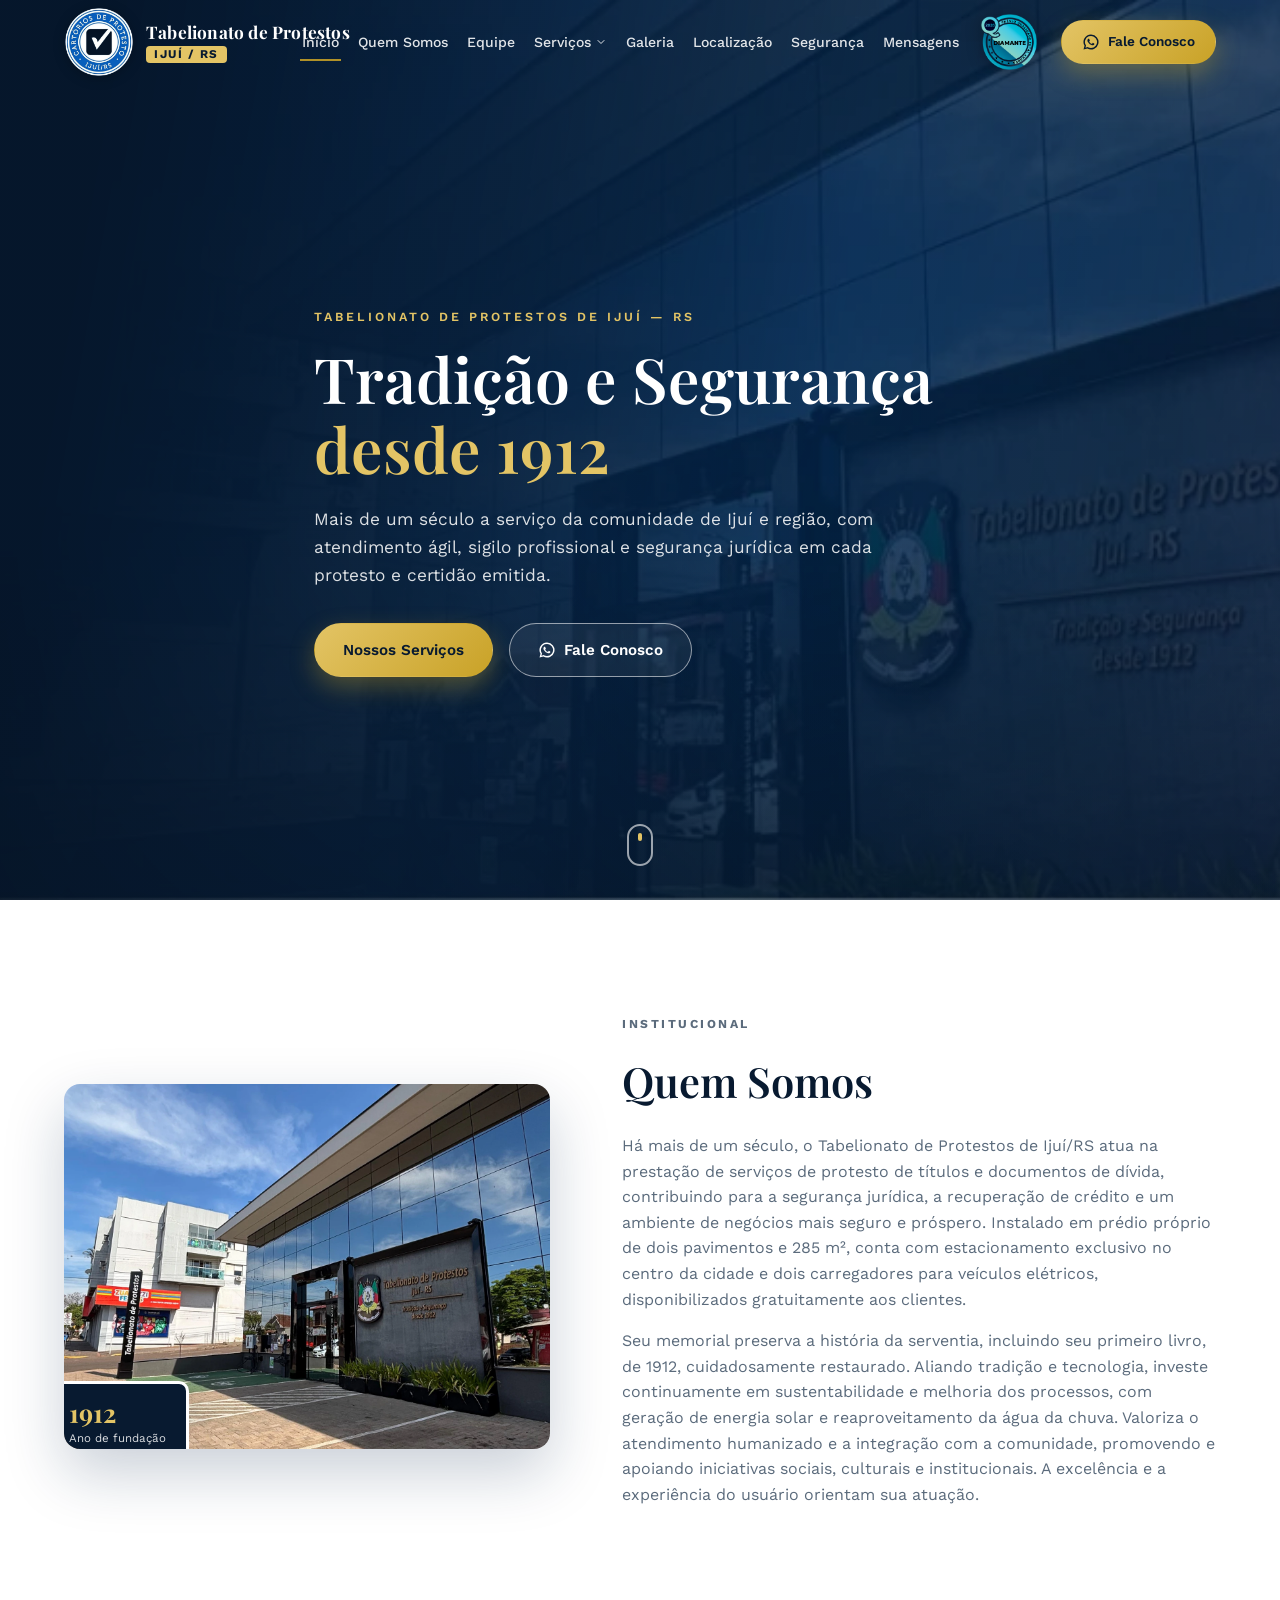
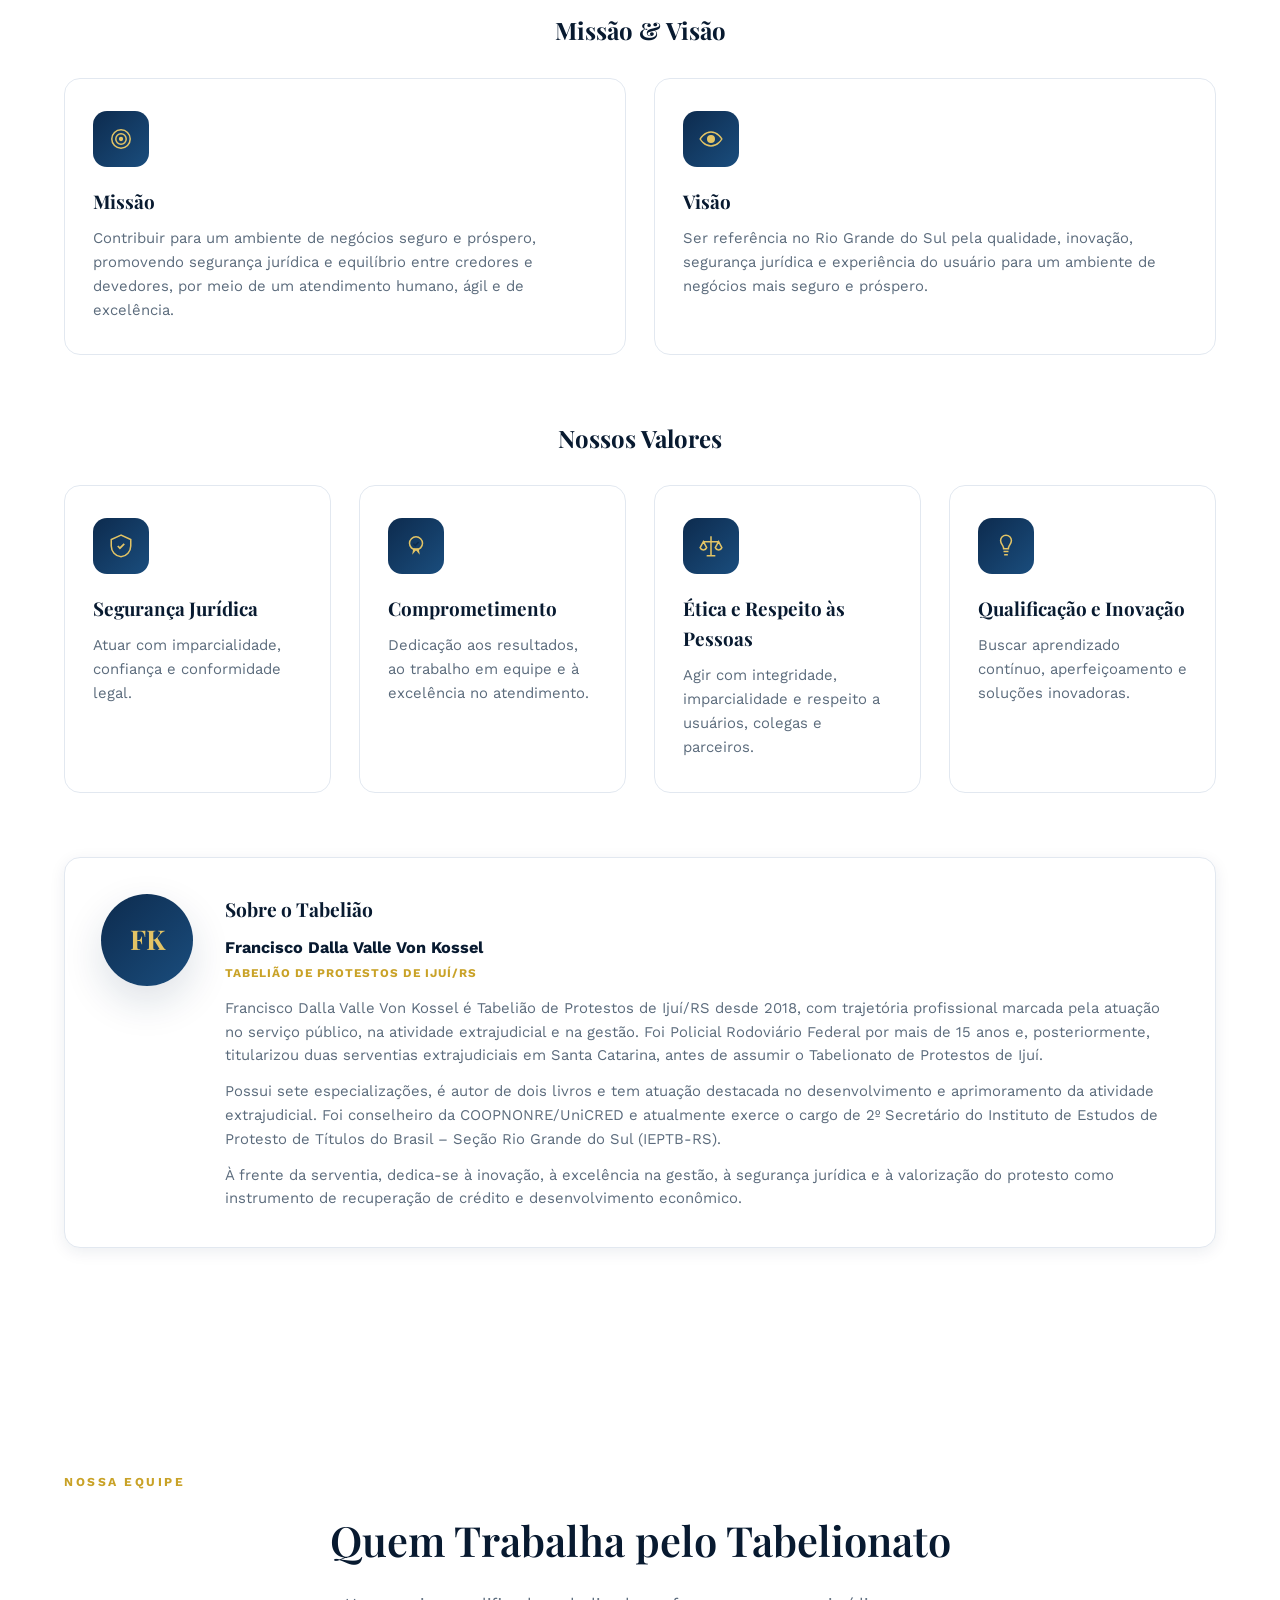
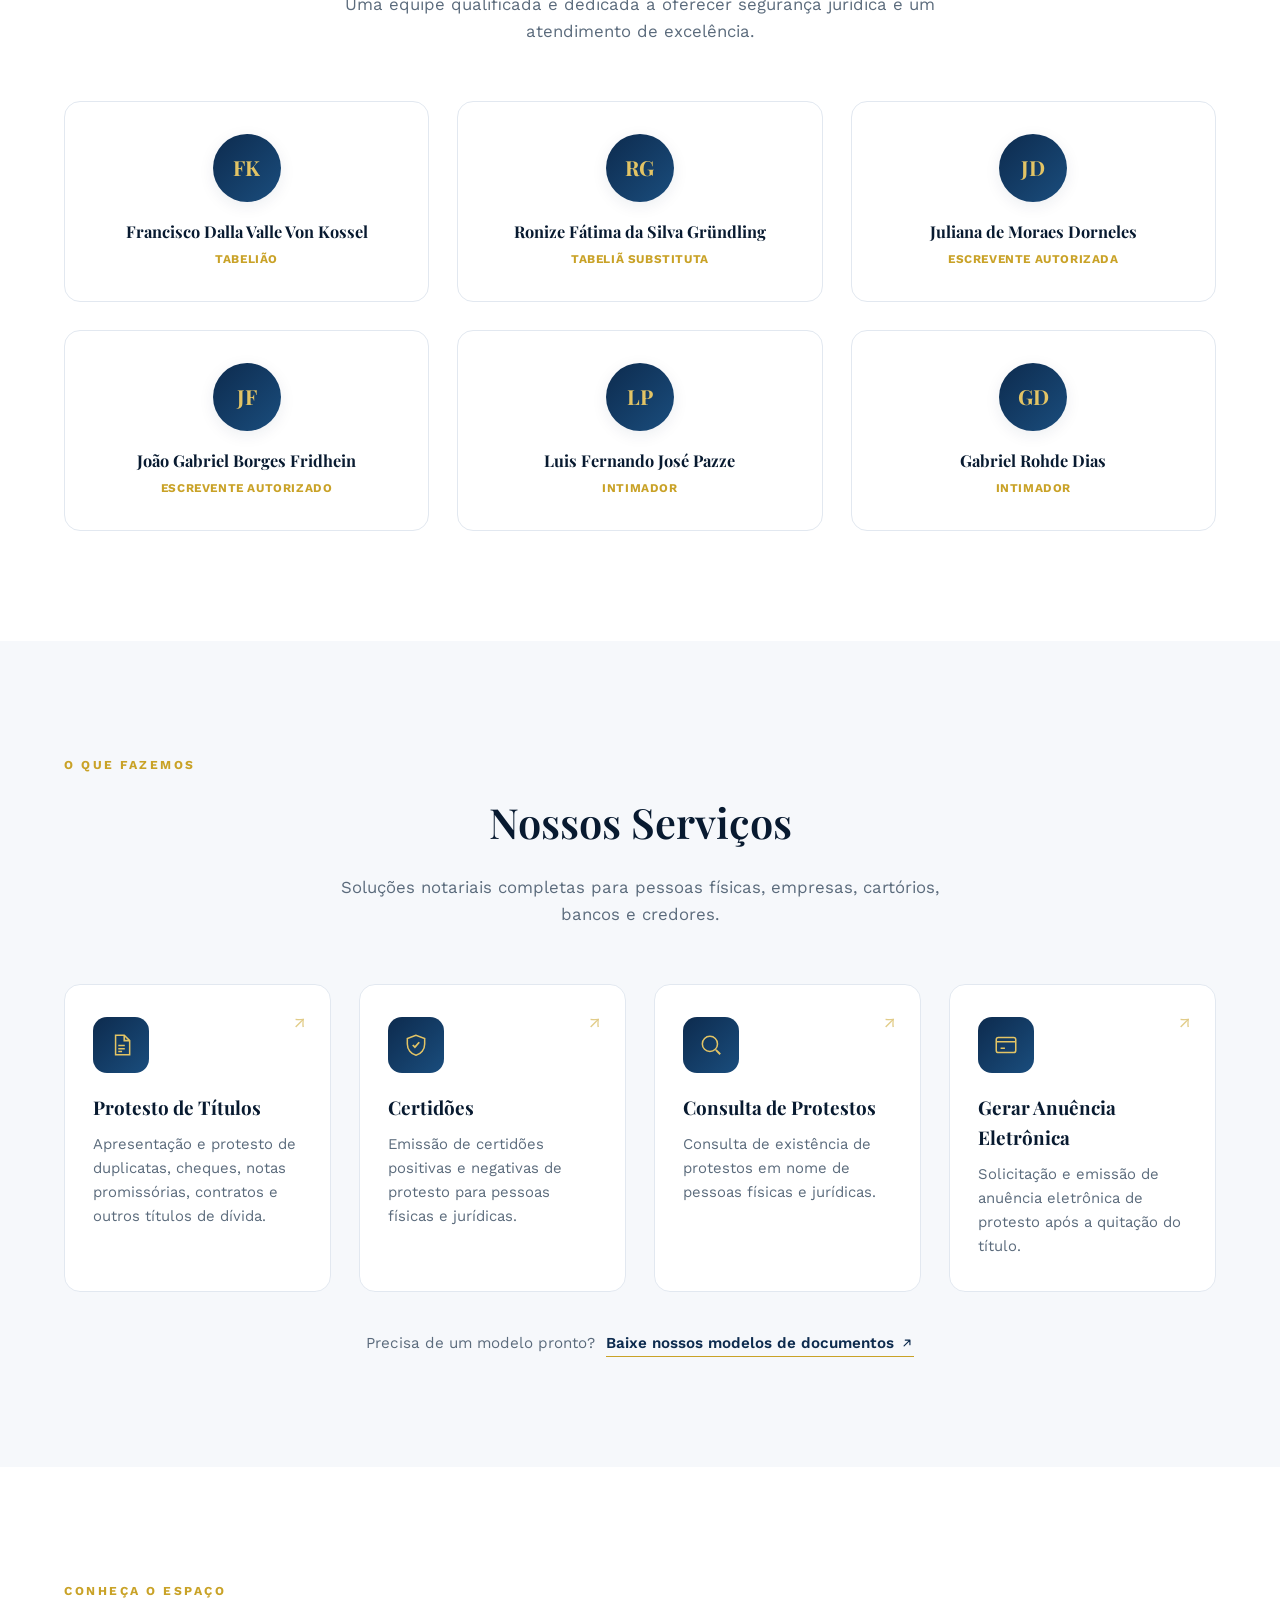
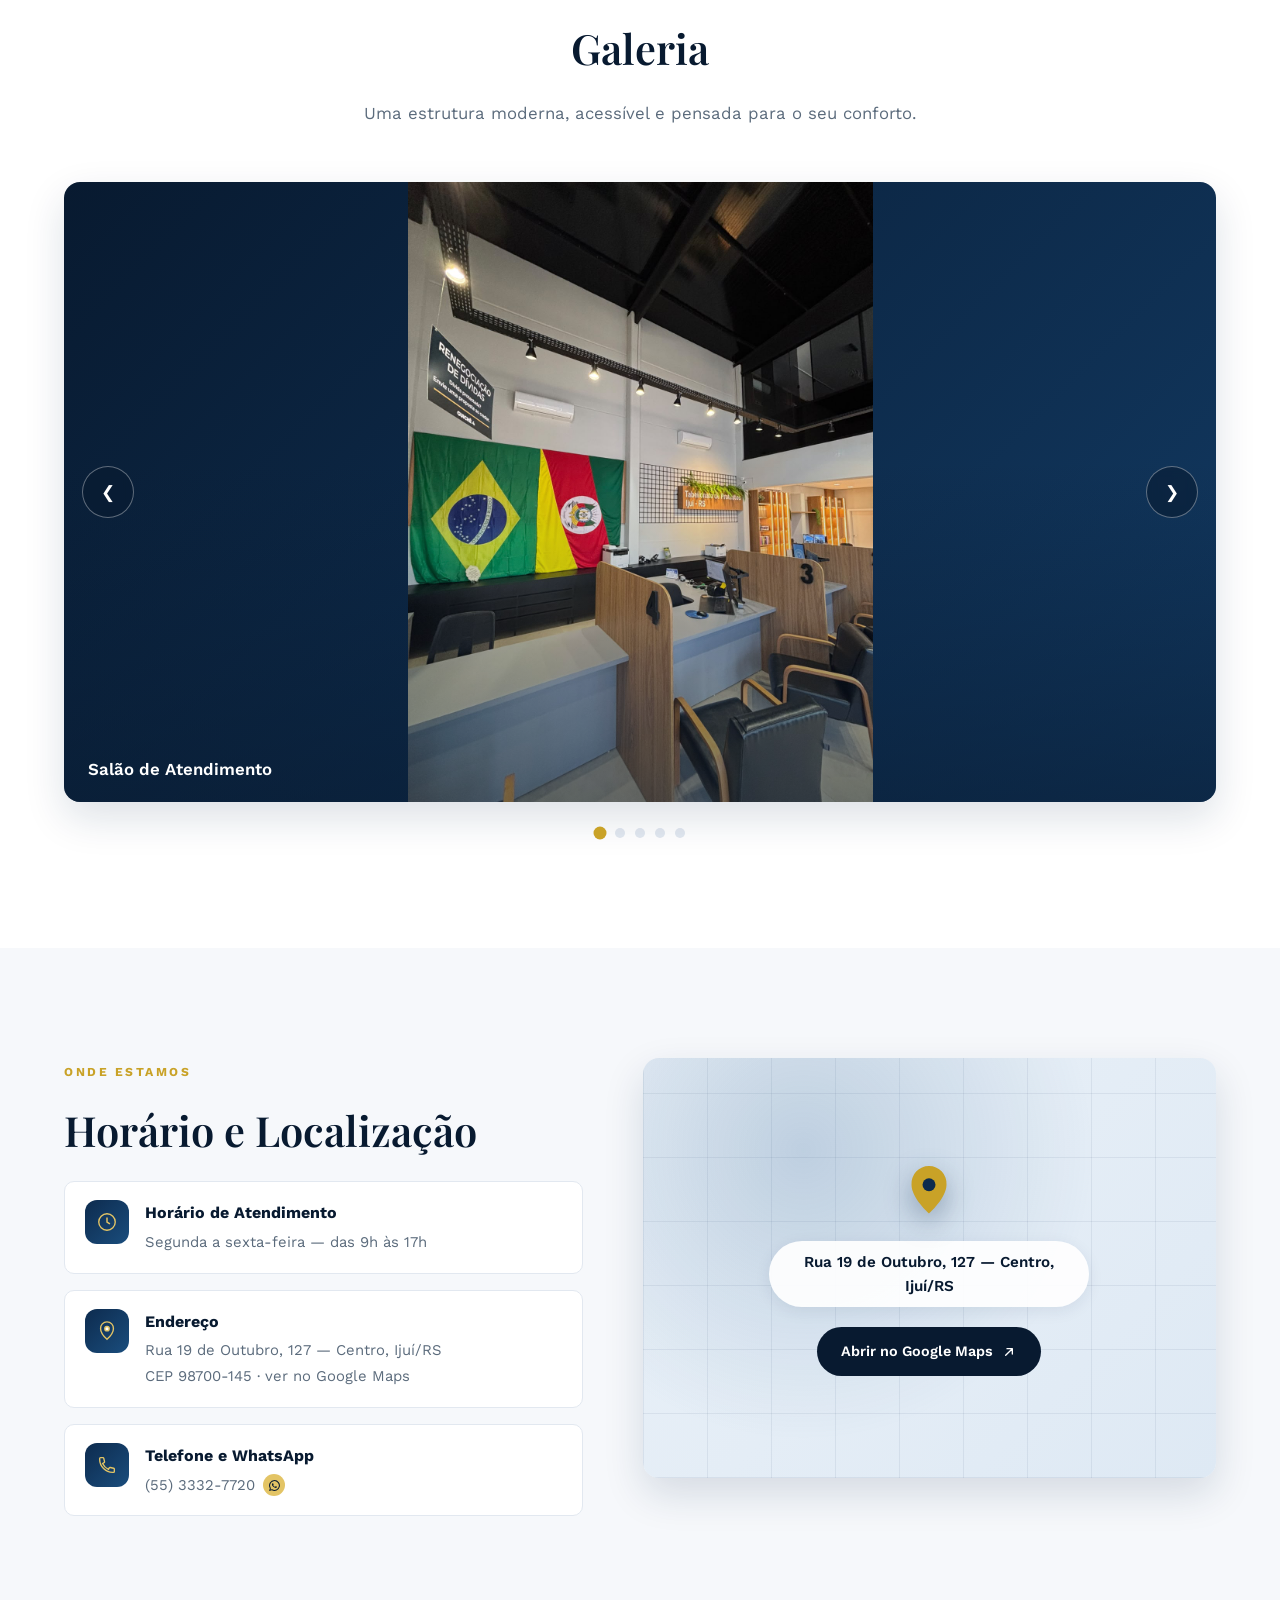
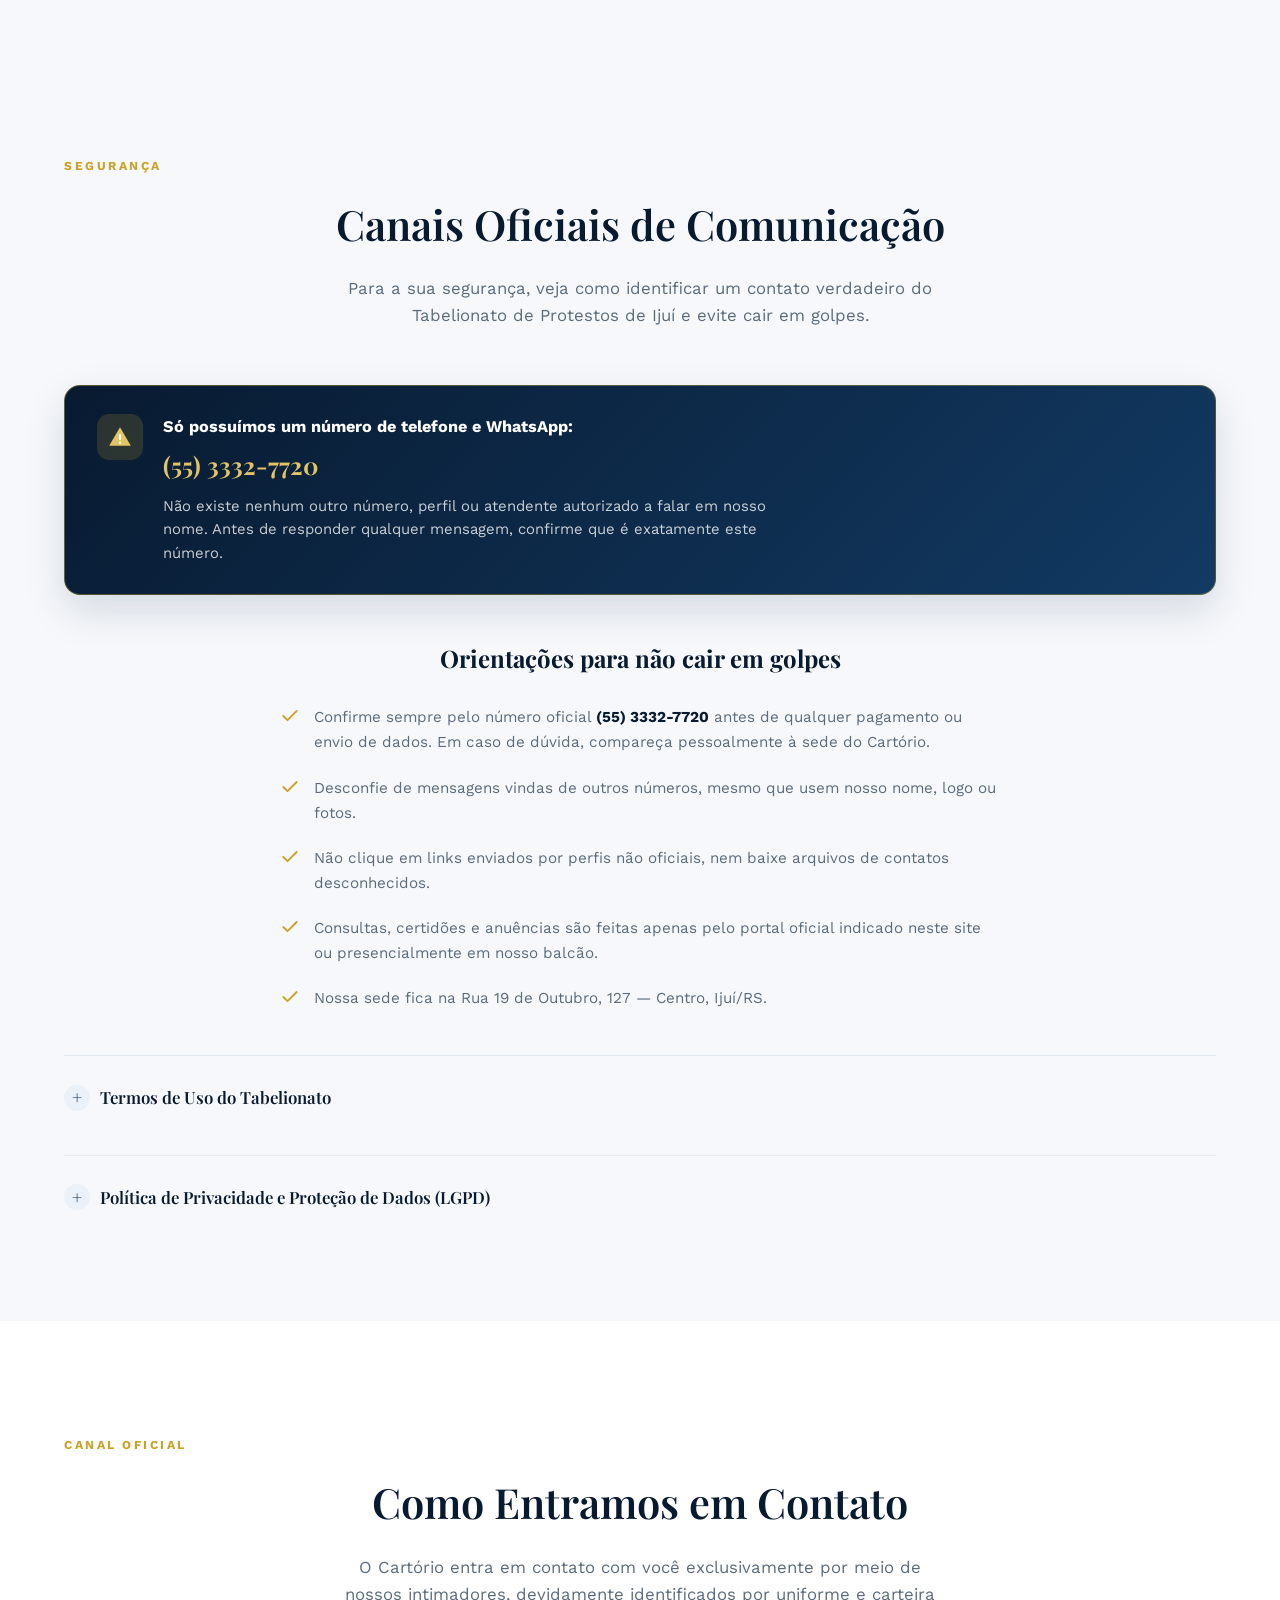
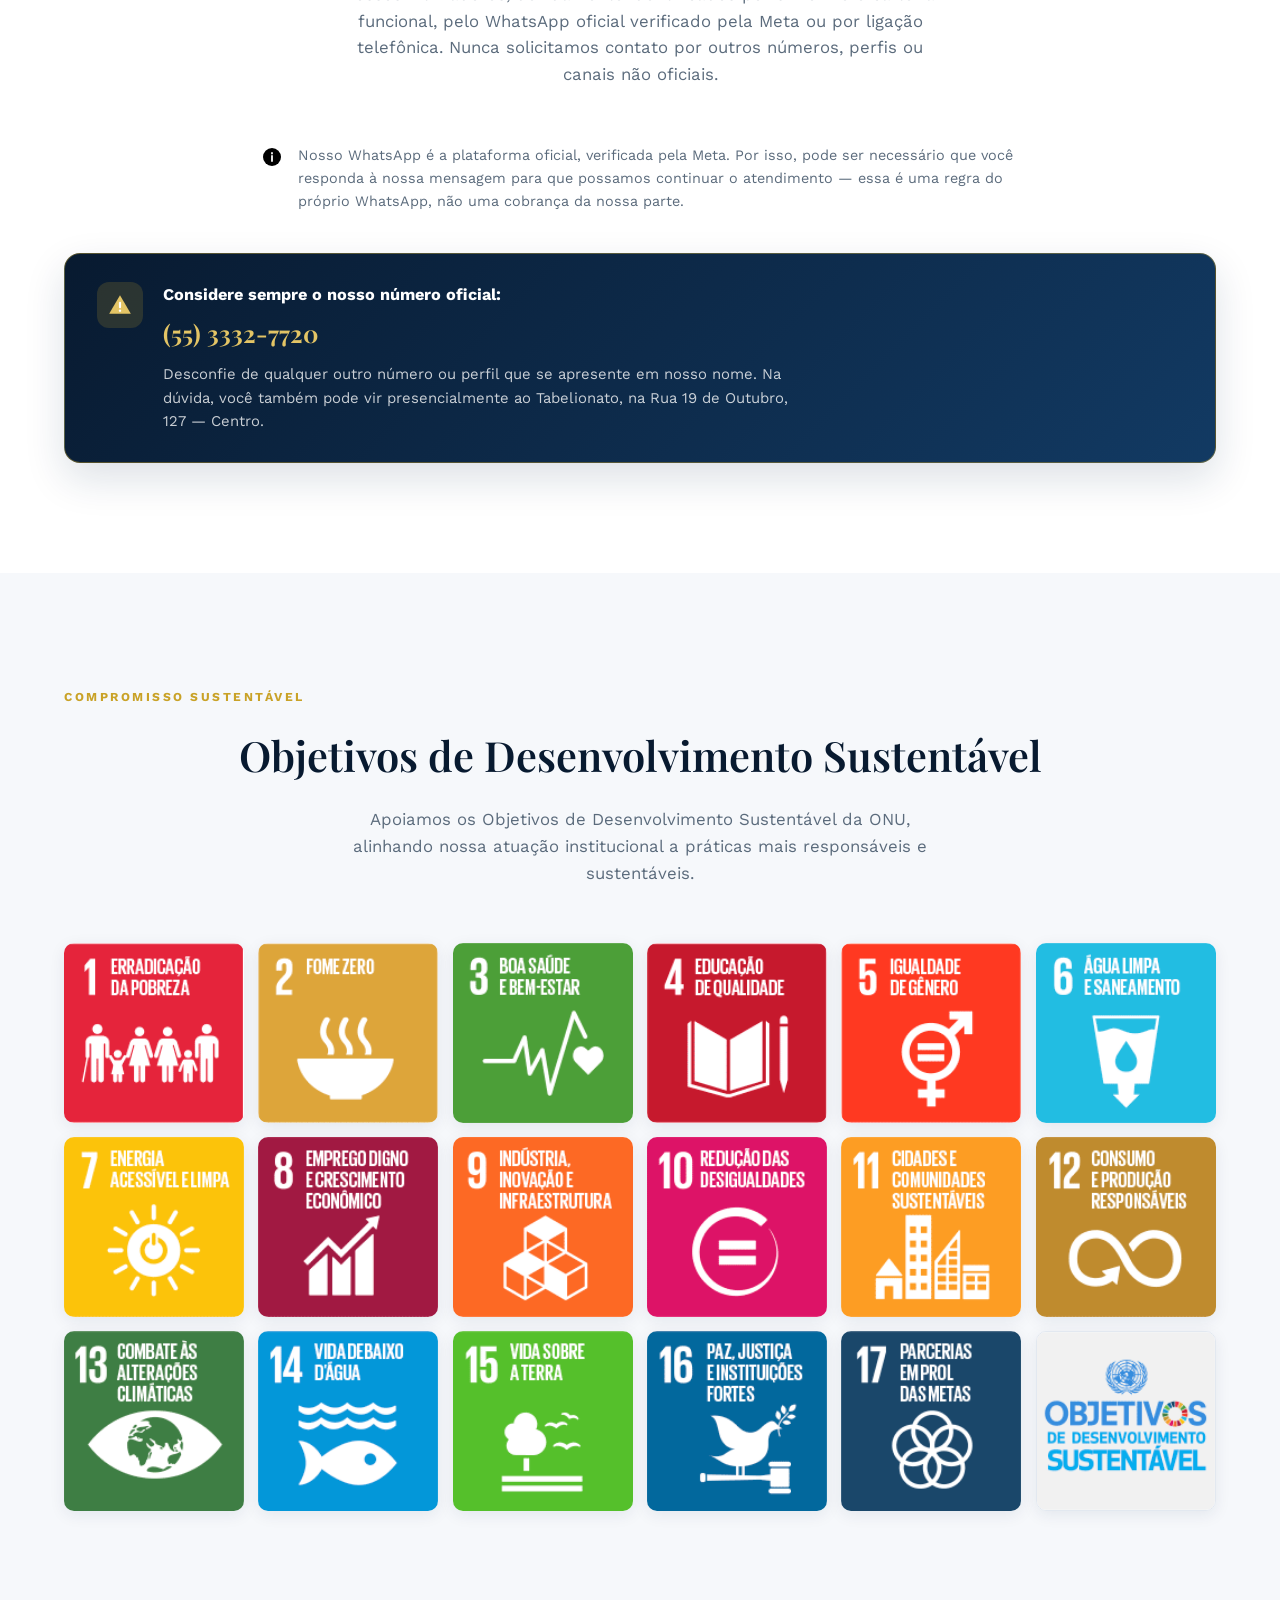
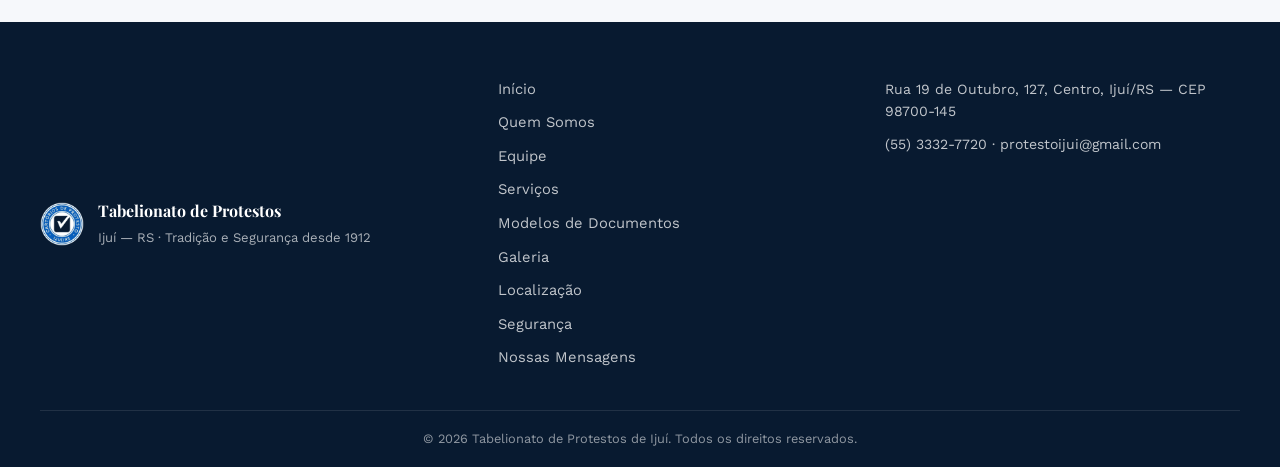
==== index.html @ d05ae23b "Adiciona ícone do WhatsApp ao telefone em Horário e Localização Rótulo alterado de "Telefone" para "" ====
<!DOCTYPE html>
<html lang="pt-BR">
<head>
<meta charset="UTF-8">
<meta name="viewport" content="width=device-width, initial-scale=1.0">
<title>Tabelionato de Protestos de Ijuí | Tradição e Segurança desde 1912</title>
<meta name="description" content="Tabelionato de Protestos de Ijuí/RS. Protesto de títulos, certidões e consulta de protestos com tradição e segurança jurídica desde 1912.">
<meta name="theme-color" content="#0d2b4e">

<link rel="icon" type="image/png" sizes="32x32" href="assets/img/favicon-32.png">
<link rel="icon" type="image/png" sizes="16x16" href="assets/img/favicon-16.png">
<link rel="icon" type="image/png" sizes="192x192" href="assets/img/favicon-192.png">
<link rel="apple-touch-icon" href="assets/img/apple-touch-icon.png">

<link rel="preconnect" href="https://fonts.googleapis.com">
<link rel="preconnect" href="https://fonts.gstatic.com" crossorigin>
<link href="https://fonts.googleapis.com/css2?family=Playfair+Display:wght@500;600;700&family=Work+Sans:wght@400;500;600;700&display=swap" rel="stylesheet">

<link rel="stylesheet" href="css/styles.css">
</head>
<body>

<a class="skip-link" href="#conteudo">Pular para o conteúdo</a>

<div class="scroll-progress" id="scrollProgress" aria-hidden="true"></div>

<header class="site-header" id="siteHeader">
  <div class="container header-inner">
    <a href="#inicio" class="brand">
      <img src="assets/img/logo.png" alt="Selo do Tabelionato de Protestos de Ijuí/RS" class="brand-mark" width="70" height="70">
      <span class="brand-text">
        <strong>Tabelionato de Protestos</strong>
        <small>Ijuí&nbsp;/&nbsp;RS</small>
      </span>
    </a>

    <nav class="main-nav" id="mainNav" aria-label="Navegação principal">
      <ul>
        <li><a href="#inicio" class="nav-link active-link">Início</a></li>
        <li><a href="#sobre" class="nav-link">Quem Somos</a></li>
        <li><a href="#equipe" class="nav-link">Equipe</a></li>
        <li class="nav-item has-dropdown">
          <a href="#servicos" class="nav-link">
            Serviços
            <svg class="nav-caret" viewBox="0 0 24 24" aria-hidden="true"><path d="m6 9 6 6 6-6" fill="none" stroke="currentColor" stroke-width="2" stroke-linecap="round" stroke-linejoin="round"/></svg>
          </a>
          <div class="nav-dropdown">
            <div class="nav-dropdown-panel">
              <a href="modelos.html" class="nav-dropdown-link">
                <svg viewBox="0 0 24 24" aria-hidden="true"><path d="M7 3h8l5 5v13H7z"/><path d="M15 3v5h5" fill="none" stroke="currentColor" stroke-width="1.5"/><path d="M9.5 12.5h6M9.5 15.5h6M9.5 18h3.5" stroke="currentColor" stroke-width="1.5"/></svg>
                Modelos de Documentos
              </a>
            </div>
          </div>
        </li>
        <li><a href="#galeria" class="nav-link">Galeria</a></li>
        <li><a href="#localizacao" class="nav-link">Localização</a></li>
        <li><a href="#seguranca" class="nav-link">Segurança</a></li>
        <li><a href="#mensagens" class="nav-link">Mensagens</a></li>
      </ul>
    </nav>

    <img src="assets/img/selo-pqta-diamante.png" alt="Selo Prêmio Qualidade Total ANOREG — categoria Diamante, conquistado 2 vezes" title="Prêmio Qualidade Total ANOREG — Diamante (2x)" class="pqta-badge float-anim" width="56" height="56">

    <a href="https://wa.me/555533327720?text=Ol%C3%A1!%20Gostaria%20de%20falar%20com%20o%20Tabelionato%20de%20Protestos%20de%20Iju%C3%AD." target="_blank" rel="noopener noreferrer" class="btn btn-gold btn-small header-cta">
      <svg viewBox="0 0 24 24" class="btn-icon" aria-hidden="true"><path d="M12 2a10 10 0 0 0-8.6 15.1L2 22l5.1-1.3A10 10 0 1 0 12 2Zm0 18.1a8.1 8.1 0 0 1-4.1-1.1l-.3-.2-3 .8.8-2.9-.2-.3A8.1 8.1 0 1 1 12 20.1Zm4.4-6.1c-.2-.1-1.4-.7-1.6-.8-.2-.1-.4-.1-.6.1-.2.2-.6.8-.8 1-.1.2-.3.2-.5.1-.2-.1-1-.4-1.9-1.2-.7-.6-1.2-1.4-1.3-1.6-.1-.2 0-.4.1-.5l.4-.4c.1-.1.2-.3.2-.4.1-.1 0-.3 0-.4l-.7-1.7c-.2-.4-.4-.4-.6-.4h-.5c-.2 0-.4.1-.6.3-.2.2-.8.8-.8 1.9 0 1.1.8 2.2.9 2.4.1.2 1.6 2.5 3.9 3.4.5.2 1 .4 1.3.5.5.2 1 .1 1.4.1.4-.1 1.4-.6 1.6-1.1.2-.5.2-1 .1-1.1-.1-.1-.2-.1-.4-.2Z"/></svg>
      Fale Conosco
    </a>

    <button class="nav-toggle" id="navToggle" aria-label="Abrir menu" aria-expanded="false" aria-controls="mainNav">
      <span></span><span></span><span></span>
    </button>
  </div>
</header>

<main id="conteudo">

  <!-- HERO -->
  <section class="hero" id="inicio">
    <div class="hero-media" aria-hidden="true">
      <img src="assets/img/wpp-1.webp" alt="" class="hero-img" fetchpriority="high">
      <div class="hero-gradient"></div>
    </div>

    <div class="container hero-inner">
      <p class="eyebrow fade-in-up">Tabelionato de Protestos de Ijuí &mdash; RS</p>
      <h1 class="fade-in-up" style="--d:.08s">Tradição e Segurança<br><span class="text-gold">desde 1912</span></h1>
      <p class="hero-lead fade-in-up" style="--d:.16s">
        Mais de um século a serviço da comunidade de Ijuí e região, com atendimento
        ágil, sigilo profissional e segurança jurídica em cada protesto e certidão emitida.
      </p>
      <div class="hero-actions fade-in-up" style="--d:.24s">
        <a href="#servicos" class="btn btn-gold">Nossos Serviços</a>
        <a href="https://wa.me/555533327720?text=Ol%C3%A1!%20Gostaria%20de%20falar%20com%20o%20Tabelionato%20de%20Protestos%20de%20Iju%C3%AD." target="_blank" rel="noopener noreferrer" class="btn btn-outline">
          <svg viewBox="0 0 24 24" class="btn-icon" aria-hidden="true"><path d="M12 2a10 10 0 0 0-8.6 15.1L2 22l5.1-1.3A10 10 0 1 0 12 2Zm0 18.1a8.1 8.1 0 0 1-4.1-1.1l-.3-.2-3 .8.8-2.9-.2-.3A8.1 8.1 0 1 1 12 20.1Zm4.4-6.1c-.2-.1-1.4-.7-1.6-.8-.2-.1-.4-.1-.6.1-.2.2-.6.8-.8 1-.1.2-.3.2-.5.1-.2-.1-1-.4-1.9-1.2-.7-.6-1.2-1.4-1.3-1.6-.1-.2 0-.4.1-.5l.4-.4c.1-.1.2-.3.2-.4.1-.1 0-.3 0-.4l-.7-1.7c-.2-.4-.4-.4-.6-.4h-.5c-.2 0-.4.1-.6.3-.2.2-.8.8-.8 1.9 0 1.1.8 2.2.9 2.4.1.2 1.6 2.5 3.9 3.4.5.2 1 .4 1.3.5.5.2 1 .1 1.4.1.4-.1 1.4-.6 1.6-1.1.2-.5.2-1 .1-1.1-.1-.1-.2-.1-.4-.2Z"/></svg>
          Fale Conosco
        </a>
      </div>
    </div>

    <a href="#sobre" class="scroll-cue" aria-label="Rolar para baixo">
      <span></span>
    </a>
  </section>

  <!-- QUEM SOMOS -->
  <section class="section" id="sobre">
    <div class="container about-grid">
      <div class="about-media reveal">
        <img src="assets/img/institucional-fachada.webp" alt="Fachada do Tabelionato de Protestos de Ijuí, vista da rua, com totem de identificação e estacionamento exclusivo" loading="lazy" width="1920" height="1080">
        <div class="about-badge float-anim">
          <span class="about-badge-num">1912</span>
          <span>Ano de fundação</span>
        </div>
      </div>

      <div class="about-content">
        <p class="section-tag reveal">Institucional</p>
        <h2 class="reveal">Quem Somos</h2>
        <p class="reveal">
          Há mais de um século, o Tabelionato de Protestos de Ijuí/RS atua na prestação de
          serviços de protesto de títulos e documentos de dívida, contribuindo para a segurança
          jurídica, a recuperação de crédito e um ambiente de negócios mais seguro e próspero.
          Instalado em prédio próprio de dois pavimentos e 285 m², conta com estacionamento
          exclusivo no centro da cidade e dois carregadores para veículos elétricos,
          disponibilizados gratuitamente aos clientes.
        </p>
        <p class="reveal">
          Seu memorial preserva a história da serventia, incluindo seu primeiro livro, de 1912,
          cuidadosamente restaurado. Aliando tradição e tecnologia, investe continuamente em
          sustentabilidade e melhoria dos processos, com geração de energia solar e
          reaproveitamento da água da chuva. Valoriza o atendimento humanizado e a integração
          com a comunidade, promovendo e apoiando iniciativas sociais, culturais e
          institucionais. A excelência e a experiência do usuário orientam sua atuação.
        </p>
      </div>
    </div>

    <div class="container about-extra">
      <h3 class="block-title reveal">Missão &amp; Visão</h3>
      <div class="cards-grid cols-2">
        <div class="service-card reveal">
          <span class="service-icon">
            <svg viewBox="0 0 24 24" aria-hidden="true"><circle cx="12" cy="12" r="8.5"/><circle cx="12" cy="12" r="4.8" fill="none" stroke="currentColor" stroke-width="1.4"/><circle cx="12" cy="12" r="1.3" fill="currentColor"/></svg>
          </span>
          <h3>Missão</h3>
          <p>Contribuir para um ambiente de negócios seguro e próspero, promovendo segurança jurídica e equilíbrio entre credores e devedores, por meio de um atendimento humano, ágil e de excelência.</p>
        </div>
        <div class="service-card reveal">
          <span class="service-icon">
            <svg viewBox="0 0 24 24" aria-hidden="true"><path d="M2 12s3.6-6.5 10-6.5S22 12 22 12s-3.6 6.5-10 6.5S2 12 2 12Z" fill="none" stroke="currentColor" stroke-width="1.4"/><circle cx="12" cy="12" r="3" fill="currentColor"/></svg>
          </span>
          <h3>Visão</h3>
          <p>Ser referência no Rio Grande do Sul pela qualidade, inovação, segurança jurídica e experiência do usuário para um ambiente de negócios mais seguro e próspero.</p>
        </div>
      </div>

      <h3 class="block-title reveal">Nossos Valores</h3>
      <div class="cards-grid">
        <div class="service-card reveal">
          <span class="service-icon">
            <svg viewBox="0 0 24 24" aria-hidden="true"><path d="M12 2 3 6v6c0 5 3.8 9.4 9 10 5.2-.6 9-5 9-10V6l-9-4Z"/><path d="m9 12 2 2 4-4" fill="none" stroke="currentColor" stroke-width="1.6"/></svg>
          </span>
          <h3>Segurança Jurídica</h3>
          <p>Atuar com imparcialidade, confiança e conformidade legal.</p>
        </div>
        <div class="service-card reveal">
          <span class="service-icon">
            <svg viewBox="0 0 24 24" aria-hidden="true"><circle cx="12" cy="9.5" r="6"/><path d="m8.5 20 3.5-4 3.5 4-1-6h-5l-1 6Z" fill="currentColor" stroke="none"/><path d="m9.6 9.8 1.8 1.8 3-3.4" fill="none" stroke="#0d2b4e" stroke-width="1.4"/></svg>
          </span>
          <h3>Comprometimento</h3>
          <p>Dedicação aos resultados, ao trabalho em equipe e à excelência no atendimento.</p>
        </div>
        <div class="service-card reveal">
          <span class="service-icon">
            <svg viewBox="0 0 24 24" aria-hidden="true"><path d="M12 3v18M5 8h14M5 8l-3 5.5a3.2 3.2 0 0 0 6 0L5 8Zm14 0-3 5.5a3.2 3.2 0 0 0 6 0L19 8Z" fill="none" stroke="currentColor" stroke-width="1.4"/><path d="M8 21h8" stroke="currentColor" stroke-width="1.4"/></svg>
          </span>
          <h3>Ética e Respeito às Pessoas</h3>
          <p>Agir com integridade, imparcialidade e respeito a usuários, colegas e parceiros.</p>
        </div>
        <div class="service-card reveal">
          <span class="service-icon">
            <svg viewBox="0 0 24 24" aria-hidden="true"><path d="M12 2a5 5 0 0 1 5 5c0 2.5-1.6 3.8-2.3 5.3-.4.8-.5 1.4-.5 2.2H9.8c0-.8-.1-1.4-.5-2.2C8.6 10.8 7 9.5 7 7a5 5 0 0 1 5-5Z" fill="none" stroke="currentColor" stroke-width="1.4"/><path d="M9.7 17h4.6M10.3 20h3.4" stroke="currentColor" stroke-width="1.4"/></svg>
          </span>
          <h3>Qualificação e Inovação</h3>
          <p>Buscar aprendizado contínuo, aperfeiçoamento e soluções inovadoras.</p>
        </div>
      </div>

      <div class="tabeliao-card reveal">
        <span class="tabeliao-avatar" aria-hidden="true">FK</span>
        <div class="tabeliao-info">
          <h3>Sobre o Tabelião</h3>
          <strong class="tabeliao-name">Francisco Dalla Valle Von Kossel</strong>
          <span class="tabeliao-role">Tabelião de Protestos de Ijuí/RS</span>
          <p>
            Francisco Dalla Valle Von Kossel é Tabelião de Protestos de Ijuí/RS desde 2018, com trajetória
            profissional marcada pela atuação no serviço público, na atividade extrajudicial e
            na gestão. Foi Policial Rodoviário Federal por mais de 15 anos e, posteriormente,
            titularizou duas serventias extrajudiciais em Santa Catarina, antes de assumir o
            Tabelionato de Protestos de Ijuí.
          </p>
          <p>
            Possui sete especializações, é autor de dois livros e tem atuação destacada no
            desenvolvimento e aprimoramento da atividade extrajudicial. Foi conselheiro da
            COOPNONRE/UniCRED e atualmente exerce o cargo de 2º Secretário do Instituto de
            Estudos de Protesto de Títulos do Brasil &ndash; Seção Rio Grande do Sul (IEPTB&#8209;RS).
          </p>
          <p>
            À frente da serventia, dedica-se à inovação, à excelência na gestão, à segurança
            jurídica e à valorização do protesto como instrumento de recuperação de crédito e
            desenvolvimento econômico.
          </p>
        </div>
      </div>
    </div>
  </section>

  <!-- EQUIPE -->
  <section class="section" id="equipe">
    <div class="container">
      <p class="section-tag center reveal">Nossa Equipe</p>
      <h2 class="center reveal">Quem Trabalha pelo Tabelionato</h2>
      <p class="section-lead center reveal">
        Uma equipe qualificada e dedicada a oferecer segurança jurídica e um
        atendimento de excelência.
      </p>

      <div class="team-grid">
        <div class="team-card reveal">
          <span class="team-avatar" aria-hidden="true">FK</span>
          <strong>Francisco Dalla Valle Von Kossel</strong>
          <span class="team-role">Tabelião</span>
        </div>
        <div class="team-card reveal">
          <span class="team-avatar" aria-hidden="true">RG</span>
          <strong>Ronize Fátima da Silva Gründling</strong>
          <span class="team-role">Tabeliã Substituta</span>
        </div>
        <div class="team-card reveal">
          <span class="team-avatar" aria-hidden="true">JD</span>
          <strong>Juliana de Moraes Dorneles</strong>
          <span class="team-role">Escrevente Autorizada</span>
        </div>
        <div class="team-card reveal">
          <span class="team-avatar" aria-hidden="true">JF</span>
          <strong>João Gabriel Borges Fridhein</strong>
          <span class="team-role">Escrevente Autorizado</span>
        </div>
        <div class="team-card reveal">
          <span class="team-avatar" aria-hidden="true">LP</span>
          <strong>Luis Fernando José Pazze</strong>
          <span class="team-role">Intimador</span>
        </div>
        <div class="team-card reveal">
          <span class="team-avatar" aria-hidden="true">GD</span>
          <strong>Gabriel Rohde Dias</strong>
          <span class="team-role">Intimador</span>
        </div>
      </div>
    </div>
  </section>

  <!-- SERVIÇOS -->
  <section class="section section-alt" id="servicos">
    <div class="container">
      <p class="section-tag center reveal">O que fazemos</p>
      <h2 class="center reveal">Nossos Serviços</h2>
      <p class="section-lead center reveal">
        Soluções notariais completas para pessoas físicas, empresas, cartórios,
        bancos e credores.
      </p>

      <div class="cards-grid">

        <a class="service-card reveal" href="https://www.pesquisaprotesto.com.br/servico/envio-de-titulo" target="_blank" rel="noopener noreferrer">
          <span class="service-external" aria-hidden="true">&#8599;</span>
          <span class="service-icon">
            <svg viewBox="0 0 24 24" aria-hidden="true"><path d="M7 3h8l5 5v13H7z"/><path d="M15 3v5h5" fill="none" stroke="currentColor" stroke-width="1.5"/><path d="M9.5 12.5h6M9.5 15.5h6M9.5 18h3.5" stroke="currentColor" stroke-width="1.5"/></svg>
          </span>
          <h3>Protesto de Títulos</h3>
          <p>Apresentação e protesto de duplicatas, cheques, notas promissórias, contratos e outros títulos de dívida.</p>
        </a>

        <a class="service-card reveal" href="https://www.pesquisaprotesto.com.br/servico/pedido-certidao" target="_blank" rel="noopener noreferrer">
          <span class="service-external" aria-hidden="true">&#8599;</span>
          <span class="service-icon">
            <svg viewBox="0 0 24 24" aria-hidden="true"><path d="M12 3 4 6v5c0 5.2 3.4 9.4 8 10.5 4.6-1.1 8-5.3 8-10.5V6z"/><path d="m9 12 2 2 4-4.5" fill="none" stroke="currentColor" stroke-width="1.6"/></svg>
          </span>
          <h3>Certidões</h3>
          <p>Emissão de certidões positivas e negativas de protesto para pessoas físicas e jurídicas.</p>
        </a>

        <a class="service-card reveal" href="https://www.pesquisaprotesto.com.br/servico/consulta-documento" target="_blank" rel="noopener noreferrer">
          <span class="service-external" aria-hidden="true">&#8599;</span>
          <span class="service-icon">
            <svg viewBox="0 0 24 24" aria-hidden="true"><circle cx="11" cy="11" r="7"/><path d="m20.5 20.5-4-4" stroke="currentColor" stroke-width="1.8" fill="none"/></svg>
          </span>
          <h3>Consulta de Protestos</h3>
          <p>Consulta de existência de protestos em nome de pessoas físicas e jurídicas.</p>
        </a>

        <a class="service-card reveal" href="https://www.pesquisaprotesto.com.br/servico/pedido-anuencia" target="_blank" rel="noopener noreferrer">
          <span class="service-external" aria-hidden="true">&#8599;</span>
          <span class="service-icon">
            <svg viewBox="0 0 24 24" aria-hidden="true"><rect x="3" y="5" width="18" height="14" rx="2"/><path d="M3 9h18M7 15h4" stroke="currentColor" stroke-width="1.5"/></svg>
          </span>
          <h3>Gerar Anuência Eletrônica</h3>
          <p>Solicitação e emissão de anuência eletrônica de protesto após a quitação do título.</p>
        </a>

      </div>

      <p class="services-more reveal">
        Precisa de um modelo pronto?
        <a href="modelos.html">
          Baixe nossos modelos de documentos
          <svg viewBox="0 0 24 24" aria-hidden="true"><path d="M7 17 17 7M9 7h8v8" fill="none" stroke="currentColor" stroke-width="2" stroke-linecap="round" stroke-linejoin="round"/></svg>
        </a>
      </p>
    </div>
  </section>

  <!-- GALERIA -->
  <section class="section" id="galeria">
    <div class="container">
      <p class="section-tag center reveal">Conheça o espaço</p>
      <h2 class="center reveal">Galeria</h2>
      <p class="section-lead center reveal">
        Uma estrutura moderna, acessível e pensada para o seu conforto.
      </p>

      <div class="carousel reveal" id="galleryCarousel">
        <button class="carousel-btn carousel-prev" id="carouselPrev" aria-label="Item anterior">&#10094;</button>

        <div class="carousel-track" id="carouselTrack">
          <figure class="gallery-item carousel-slide" data-index="0">
            <img src="assets/img/gallery-2.jpg" alt="Salão de atendimento do Tabelionato de Protestos de Ijuí, com bandeiras do Brasil e do Rio Grande do Sul" loading="lazy" width="1200" height="1600">
            <figcaption><span>Salão de Atendimento</span></figcaption>
          </figure>
          <figure class="gallery-item carousel-slide" data-index="1">
            <img src="assets/img/gallery-1.jpg" alt="Memorial do Tabelionato com acervo histórico de cédulas, moedas e o primeiro livro de protesto, de 1912" loading="lazy" width="1200" height="1600">
            <figcaption><span>Memorial e Acervo Histórico</span></figcaption>
          </figure>
          <figure class="gallery-item carousel-slide is-video" data-index="2">
            <video controls playsinline muted preload="metadata" poster="assets/img/gallery-video-3-poster.jpg" width="576" height="1024">
              <source src="assets/video/gallery-video-3.mp4" type="video/mp4">
            </video>
            <figcaption><span>Tradição desde 1912</span></figcaption>
          </figure>
          <figure class="gallery-item carousel-slide is-video" data-index="3">
            <video controls playsinline muted preload="metadata" poster="assets/img/gallery-video-1-poster.jpg" width="576" height="1024">
              <source src="assets/video/gallery-video-1.mp4" type="video/mp4">
            </video>
            <figcaption><span>Nossa Fachada</span></figcaption>
          </figure>
          <figure class="gallery-item carousel-slide is-video" data-index="4">
            <video controls playsinline muted preload="metadata" poster="assets/img/gallery-video-2-poster.jpg" width="576" height="1024">
              <source src="assets/video/gallery-video-2.mp4" type="video/mp4">
            </video>
            <figcaption><span>Prêmio Qualidade Total &mdash; ANOREG</span></figcaption>
          </figure>
        </div>

        <button class="carousel-btn carousel-next" id="carouselNext" aria-label="Próximo item">&#10095;</button>
      </div>

      <div class="carousel-dots" id="carouselDots" role="tablist" aria-label="Selecionar item">
        <button class="carousel-dot is-active" data-index="0" role="tab" aria-selected="true" aria-label="Item 1"></button>
        <button class="carousel-dot" data-index="1" role="tab" aria-selected="false" aria-label="Item 2"></button>
        <button class="carousel-dot" data-index="2" role="tab" aria-selected="false" aria-label="Item 3"></button>
        <button class="carousel-dot" data-index="3" role="tab" aria-selected="false" aria-label="Item 4"></button>
        <button class="carousel-dot" data-index="4" role="tab" aria-selected="false" aria-label="Item 5"></button>
      </div>
    </div>
  </section>

  <!-- LOCALIZAÇÃO / HORÁRIO -->
  <section class="section section-alt" id="localizacao">
    <div class="container location-grid">
      <div class="location-info">
        <p class="section-tag reveal">Onde estamos</p>
        <h2 class="reveal">Horário e Localização</h2>

        <div class="info-card reveal">
          <span class="info-icon">
            <svg viewBox="0 0 24 24" aria-hidden="true"><circle cx="12" cy="12" r="9"/><path d="M12 7v5l3.2 2" fill="none" stroke="currentColor" stroke-width="1.6"/></svg>
          </span>
          <div>
            <strong>Horário de Atendimento</strong>
            <span>Segunda a sexta-feira &mdash; das 9h às 17h</span>
          </div>
        </div>

        <a class="info-card reveal" href="https://www.google.com/maps/search/?api=1&amp;query=Rua%2019%20de%20Outubro%2C%20127%2C%20Centro%2C%20Ijui%20-%20RS%2C%2098700-145" target="_blank" rel="noopener noreferrer">
          <span class="info-icon">
            <svg viewBox="0 0 24 24" aria-hidden="true"><path d="M12 21s-7-6.2-7-11.5A7 7 0 0 1 12 2a7 7 0 0 1 7 7.5C19 14.8 12 21 12 21Z"/><circle cx="12" cy="9.5" r="2.4" fill="#fff"/></svg>
          </span>
          <div>
            <strong>Endereço</strong>
            <span>Rua 19 de Outubro, 127 &mdash; Centro, Ijuí/RS<br>CEP 98700&#8209;145 &middot; ver no Google Maps</span>
          </div>
        </a>

        <div class="info-card reveal">
          <span class="info-icon">
            <svg viewBox="0 0 24 24" aria-hidden="true"><path d="M4 5a1 1 0 0 1 1-1h2.5a1 1 0 0 1 1 .8l.8 3.6a1 1 0 0 1-.5 1.1l-1.6.9a13 13 0 0 0 6.4 6.4l.9-1.6a1 1 0 0 1 1.1-.5l3.6.8a1 1 0 0 1 .8 1V19a1 1 0 0 1-1 1h-1C10.6 20 4 13.4 4 6Z"/></svg>
          </span>
          <div>
            <strong>Telefone e WhatsApp</strong>
            <span class="phone-line">
              <a href="tel:+555533327720">(55) 3332-7720</a>
              <a class="whatsapp-inline" href="https://wa.me/555533327720?text=Ol%C3%A1!%20Gostaria%20de%20falar%20com%20o%20Tabelionato%20de%20Protestos%20de%20Iju%C3%AD." target="_blank" rel="noopener noreferrer" aria-label="Conversar pelo WhatsApp">
                <svg viewBox="0 0 24 24" aria-hidden="true"><path d="M12 2a10 10 0 0 0-8.6 15.1L2 22l5.1-1.3A10 10 0 1 0 12 2Zm0 18.1a8.1 8.1 0 0 1-4.1-1.1l-.3-.2-3 .8.8-2.9-.2-.3A8.1 8.1 0 1 1 12 20.1Zm4.4-6.1c-.2-.1-1.4-.7-1.6-.8-.2-.1-.4-.1-.6.1-.2.2-.6.8-.8 1-.1.2-.3.2-.5.1-.2-.1-1-.4-1.9-1.2-.7-.6-1.2-1.4-1.3-1.6-.1-.2 0-.4.1-.5l.4-.4c.1-.1.2-.3.2-.4.1-.1 0-.3 0-.4l-.7-1.7c-.2-.4-.4-.4-.6-.4h-.5c-.2 0-.4.1-.6.3-.2.2-.8.8-.8 1.9 0 1.1.8 2.2.9 2.4.1.2 1.6 2.5 3.9 3.4.5.2 1 .4 1.3.5.5.2 1 .1 1.4.1.4-.1 1.4-.6 1.6-1.1.2-.5.2-1 .1-1.1-.1-.1-.2-.1-.4-.2Z"/></svg>
              </a>
            </span>
          </div>
        </div>
      </div>

      <a class="location-map reveal" href="https://www.google.com/maps/search/?api=1&amp;query=Rua%2019%20de%20Outubro%2C%20127%2C%20Centro%2C%20Ijui%20-%20RS%2C%2098700-145" target="_blank" rel="noopener noreferrer" aria-label="Abrir localização do Tabelionato de Protestos de Ijuí no Google Maps">
        <span class="map-pin float-anim" aria-hidden="true">
          <svg viewBox="0 0 24 24"><path d="M12 21s-7-6.2-7-11.5A7 7 0 0 1 12 2a7 7 0 0 1 7 7.5C19 14.8 12 21 12 21Z"/><circle cx="12" cy="9.5" r="2.6" fill="#0d2b4e"/></svg>
        </span>
        <span class="map-label">Rua 19 de Outubro, 127 &mdash; Centro, Ijuí/RS</span>
        <span class="map-cta">Abrir no Google Maps
          <svg viewBox="0 0 24 24" aria-hidden="true"><path d="M7 17 17 7M9 7h8v8" fill="none" stroke="currentColor" stroke-width="2" stroke-linecap="round" stroke-linejoin="round"/></svg>
        </span>
      </a>
    </div>
  </section>

  <!-- SEGURANÇA / CANAIS OFICIAIS -->
  <section class="section section-alt" id="seguranca">
    <div class="container">
      <p class="section-tag center reveal">Segurança</p>
      <h2 class="center reveal">Canais Oficiais de Comunicação</h2>
      <p class="section-lead center reveal">
        Para a sua segurança, veja como identificar um contato verdadeiro do
        Tabelionato de Protestos de Ijuí e evite cair em golpes.
      </p>

      <div class="alert-card reveal">
        <span class="alert-icon" aria-hidden="true">
          <svg viewBox="0 0 24 24"><path d="M12 3 2 20h20L12 3Z"/><path d="M12 10v4" stroke="#fff" stroke-width="2" stroke-linecap="round"/><circle cx="12" cy="17.2" r="1.1" fill="#fff"/></svg>
        </span>
        <div>
          <strong>Só possuímos um número de telefone e WhatsApp:</strong>
          <a href="https://wa.me/555533327720?text=Ol%C3%A1!%20Gostaria%20de%20falar%20com%20o%20Tabelionato%20de%20Protestos%20de%20Iju%C3%AD." target="_blank" rel="noopener noreferrer" class="alert-number">(55) 3332-7720</a>
          <span>Não existe nenhum outro número, perfil ou atendente autorizado a falar em nosso nome. Antes de responder qualquer mensagem, confirme que é exatamente este número.</span>
        </div>
      </div>

      <div class="security-single reveal">
        <h3 class="block-title">Orientações para não cair em golpes</h3>
        <ul class="check-list">
          <li>
            <svg viewBox="0 0 24 24" aria-hidden="true"><path d="M4 12l5 5L20 6" fill="none" stroke="currentColor" stroke-width="2.2" stroke-linecap="round" stroke-linejoin="round"/></svg>
            <span>Confirme sempre pelo número oficial <strong>(55) 3332-7720</strong> antes de qualquer pagamento ou envio de dados. Em caso de dúvida, compareça pessoalmente à sede do Cartório.</span>
          </li>
          <li>
            <svg viewBox="0 0 24 24" aria-hidden="true"><path d="M4 12l5 5L20 6" fill="none" stroke="currentColor" stroke-width="2.2" stroke-linecap="round" stroke-linejoin="round"/></svg>
            Desconfie de mensagens vindas de outros números, mesmo que usem nosso nome, logo ou fotos.
          </li>
          <li>
            <svg viewBox="0 0 24 24" aria-hidden="true"><path d="M4 12l5 5L20 6" fill="none" stroke="currentColor" stroke-width="2.2" stroke-linecap="round" stroke-linejoin="round"/></svg>
            Não clique em links enviados por perfis não oficiais, nem baixe arquivos de contatos desconhecidos.
          </li>
          <li>
            <svg viewBox="0 0 24 24" aria-hidden="true"><path d="M4 12l5 5L20 6" fill="none" stroke="currentColor" stroke-width="2.2" stroke-linecap="round" stroke-linejoin="round"/></svg>
            Consultas, certidões e anuências são feitas apenas pelo portal oficial indicado neste site ou presencialmente em nosso balcão.
          </li>
          <li>
            <svg viewBox="0 0 24 24" aria-hidden="true"><path d="M4 12l5 5L20 6" fill="none" stroke="currentColor" stroke-width="2.2" stroke-linecap="round" stroke-linejoin="round"/></svg>
            Nossa sede fica na Rua 19 de Outubro, 127 &mdash; Centro, Ijuí/RS.
          </li>
        </ul>
      </div>

      <details class="terms reveal">
        <summary>Termos de Uso do Tabelionato</summary>
        <div class="terms-body">
          <p>
            Este site tem caráter informativo sobre os serviços do Tabelionato de Protestos
            de Ijuí/RS. Os serviços de protesto de títulos, certidões, consulta de protestos
            e anuência eletrônica são realizados exclusivamente pelos canais oficiais aqui
            indicados: nosso balcão físico, o telefone/WhatsApp (55) 3332-7720 e o portal
            pesquisaprotesto.com.br.
          </p>
          <p>
            Este site não realiza cobranças, não processa pagamentos e não solicita dados
            sensíveis (como senhas ou dados bancários) diretamente por meio de suas páginas.
            O uso dos serviços de terceiros vinculados, como o portal de pesquisa de
            protestos, segue os termos e a política de privacidade do respectivo provedor.
          </p>
          <p>
            Buscamos manter as informações deste site atualizadas e corretas, mas
            recomendamos sempre confirmar prazos, valores e procedimentos diretamente
            com o Tabelionato pelos canais oficiais antes de tomar qualquer decisão.
          </p>
          <p>
            Em caso de dúvida sobre a autenticidade de um contato recebido em seu nome,
            procure diretamente nossos canais oficiais antes de fornecer qualquer
            informação ou realizar qualquer pagamento.
          </p>
        </div>
      </details>

      <details class="terms reveal">
        <summary>Política de Privacidade e Proteção de Dados (LGPD)</summary>
        <div class="terms-body">
          <p>
            O Tabelionato de Protestos de Ijuí/RS, serventia extrajudicial exercida em
            caráter de delegação do Poder Público, é responsável pelo tratamento dos dados
            pessoais relacionados à sua atividade, nos termos da Lei nº 13.709/2018 (LGPD).
          </p>
          <p>
            No exercício da atividade de protesto de títulos e documentos de dívida,
            tratamos dados como nome, CPF/CNPJ, endereço e informações do título
            apresentado, com base no cumprimento de obrigação legal e no exercício regular
            de direitos previstos na Lei nº 9.492/97 (Lei de Protesto). Esses dados podem
            ser compartilhados com órgãos públicos, o Poder Judiciário e outras serventias,
            exclusivamente quando exigido ou autorizado por lei.
          </p>
          <p>
            Este site, por si só, não possui formulários de coleta de dados nem utiliza
            cookies de rastreamento. Ao entrar em contato pelo WhatsApp, telefone ou
            e-mail, os dados que você fornecer (como nome e número de contato) são usados
            apenas para responder à sua solicitação.
          </p>
          <p>
            Nos termos do art. 18 da LGPD, você pode solicitar a confirmação da existência
            de tratamento, acesso, correção, anonimização, portabilidade ou eliminação de
            dados, além de informações sobre o compartilhamento e a revogação de
            consentimento, quando aplicável. Para exercer esses direitos ou esclarecer
            dúvidas, utilize nossos canais oficiais: telefone/WhatsApp (55) 3332-7720 ou
            presencialmente na Rua 19 de Outubro, 127 &mdash; Centro.
          </p>
          <p>
            Adotamos medidas técnicas e administrativas razoáveis para proteger os dados
            sob nossa responsabilidade contra acessos não autorizados e situações de uso
            indevido. Esta política pode ser atualizada periodicamente para refletir
            mudanças legais ou operacionais, permanecendo sempre disponível nesta página.
          </p>
        </div>
      </details>
    </div>
  </section>

  <!-- COMO ENTRAMOS EM CONTATO -->
  <section class="section" id="mensagens">
    <div class="container">
      <p class="section-tag center reveal">Canal Oficial</p>
      <h2 class="center reveal">Como Entramos em Contato</h2>
      <p class="section-lead center reveal">
        O Cartório entra em contato com você exclusivamente por meio de nossos intimadores,
        devidamente identificados por uniforme e carteira funcional, pelo WhatsApp oficial
        verificado pela Meta ou por ligação telefônica. Nunca solicitamos contato por outros
        números, perfis ou canais não oficiais.
      </p>

      <div class="msg-note reveal">
        <svg viewBox="0 0 24 24" aria-hidden="true"><circle cx="12" cy="12" r="9"/><path d="M12 8v.5M12 11v5" stroke="#fff" stroke-width="1.8" stroke-linecap="round"/></svg>
        <p>
          Nosso WhatsApp é a plataforma oficial, verificada pela Meta. Por isso, pode ser
          necessário que você responda à nossa mensagem para que possamos continuar o
          atendimento &mdash; essa é uma regra do próprio WhatsApp, não uma cobrança da
          nossa parte.
        </p>
      </div>

      <div class="alert-card reveal">
        <span class="alert-icon" aria-hidden="true">
          <svg viewBox="0 0 24 24"><path d="M12 3 2 20h20L12 3Z"/><path d="M12 10v4" stroke="#fff" stroke-width="2" stroke-linecap="round"/><circle cx="12" cy="17.2" r="1.1" fill="#fff"/></svg>
        </span>
        <div>
          <strong>Considere sempre o nosso número oficial:</strong>
          <a href="https://wa.me/555533327720?text=Ol%C3%A1!%20Gostaria%20de%20falar%20com%20o%20Tabelionato%20de%20Protestos%20de%20Iju%C3%AD." target="_blank" rel="noopener noreferrer" class="alert-number">(55) 3332-7720</a>
          <span>Desconfie de qualquer outro número ou perfil que se apresente em nosso nome. Na dúvida, você também pode vir presencialmente ao Tabelionato, na Rua 19 de Outubro, 127 &mdash; Centro.</span>
        </div>
      </div>
    </div>
  </section>

  <!-- OBJETIVOS DE DESENVOLVIMENTO SUSTENTÁVEL -->
  <section class="section section-alt" id="ods">
    <div class="container">
      <p class="section-tag center reveal">Compromisso Sustentável</p>
      <h2 class="center reveal">Objetivos de Desenvolvimento Sustentável</h2>
      <p class="section-lead center reveal">
        Apoiamos os Objetivos de Desenvolvimento Sustentável da ONU, alinhando nossa
        atuação institucional a práticas mais responsáveis e sustentáveis.
      </p>

      <div class="ods-grid">
        <div class="ods-tile reveal"><img src="assets/img/ods/ods-1.png" alt="Objetivo 1 - Erradicação da Pobreza" loading="lazy" width="162" height="162"></div>
        <div class="ods-tile reveal"><img src="assets/img/ods/ods-2.png" alt="Objetivo 2 - Fome Zero" loading="lazy" width="162" height="162"></div>
        <div class="ods-tile reveal"><img src="assets/img/ods/ods-3.png" alt="Objetivo 3 - Boa Saúde e Bem-Estar" loading="lazy" width="162" height="162"></div>
        <div class="ods-tile reveal"><img src="assets/img/ods/ods-4.png" alt="Objetivo 4 - Educação de Qualidade" loading="lazy" width="162" height="162"></div>
        <div class="ods-tile reveal"><img src="assets/img/ods/ods-5.png" alt="Objetivo 5 - Igualdade de Gênero" loading="lazy" width="162" height="162"></div>
        <div class="ods-tile reveal"><img src="assets/img/ods/ods-6.png" alt="Objetivo 6 - Água Limpa e Saneamento" loading="lazy" width="162" height="162"></div>
        <div class="ods-tile reveal"><img src="assets/img/ods/ods-7.png" alt="Objetivo 7 - Energia Acessível e Limpa" loading="lazy" width="162" height="162"></div>
        <div class="ods-tile reveal"><img src="assets/img/ods/ods-8.png" alt="Objetivo 8 - Emprego Digno e Crescimento Econômico" loading="lazy" width="162" height="162"></div>
        <div class="ods-tile reveal"><img src="assets/img/ods/ods-9.png" alt="Objetivo 9 - Indústria, Inovação e Infraestrutura" loading="lazy" width="162" height="162"></div>
        <div class="ods-tile reveal"><img src="assets/img/ods/ods-10.png" alt="Objetivo 10 - Redução das Desigualdades" loading="lazy" width="162" height="162"></div>
        <div class="ods-tile reveal"><img src="assets/img/ods/ods-11.png" alt="Objetivo 11 - Cidades e Comunidades Sustentáveis" loading="lazy" width="162" height="162"></div>
        <div class="ods-tile reveal"><img src="assets/img/ods/ods-12.png" alt="Objetivo 12 - Consumo e Produção Responsáveis" loading="lazy" width="162" height="162"></div>
        <div class="ods-tile reveal"><img src="assets/img/ods/ods-13.png" alt="Objetivo 13 - Combate às Alterações Climáticas" loading="lazy" width="162" height="162"></div>
        <div class="ods-tile reveal"><img src="assets/img/ods/ods-14.png" alt="Objetivo 14 - Vida Debaixo D'Água" loading="lazy" width="162" height="162"></div>
        <div class="ods-tile reveal"><img src="assets/img/ods/ods-15.png" alt="Objetivo 15 - Vida Sobre a Terra" loading="lazy" width="162" height="162"></div>
        <div class="ods-tile reveal"><img src="assets/img/ods/ods-16.png" alt="Objetivo 16 - Paz, Justiça e Instituições Fortes" loading="lazy" width="162" height="162"></div>
        <div class="ods-tile reveal"><img src="assets/img/ods/ods-17.png" alt="Objetivo 17 - Parcerias em Prol das Metas" loading="lazy" width="162" height="162"></div>
        <div class="ods-tile ods-logo reveal"><img src="assets/img/ods/ods-logo.png" alt="Selo Objetivos de Desenvolvimento Sustentável da ONU" loading="lazy" width="162" height="162"></div>
      </div>
    </div>
  </section>

</main>

<footer class="site-footer">
  <div class="container footer-inner">
    <div class="footer-brand">
      <img src="assets/img/logo.png" alt="Selo do Tabelionato de Protestos de Ijuí/RS" width="44" height="44">
      <div>
        <strong>Tabelionato de Protestos</strong>
        <span>Ijuí &mdash; RS &middot; Tradição e Segurança desde 1912</span>
      </div>
    </div>

    <nav class="footer-nav" aria-label="Links do rodapé">
      <a href="#inicio">Início</a>
      <a href="#sobre">Quem Somos</a>
      <a href="#equipe">Equipe</a>
      <a href="#servicos">Serviços</a>
      <a href="modelos.html">Modelos de Documentos</a>
      <a href="#galeria">Galeria</a>
      <a href="#localizacao">Localização</a>
      <a href="#seguranca">Segurança</a>
      <a href="#mensagens">Nossas Mensagens</a>
    </nav>

    <div class="footer-contact">
      <a href="https://www.google.com/maps/search/?api=1&amp;query=Rua%2019%20de%20Outubro%2C%20127%2C%20Centro%2C%20Ijui%20-%20RS%2C%2098700-145" target="_blank" rel="noopener noreferrer">Rua 19 de Outubro, 127, Centro, Ijuí/RS &mdash; CEP 98700-145</a>
      <span><a href="tel:+555533327720">(55) 3332-7720</a> &middot; <a href="mailto:protestoijui@gmail.com?subject=Contato%20pelo%20site%20do%20Tabelionato" target="_blank" rel="noopener noreferrer">protestoijui@gmail.com</a></span>
    </div>
  </div>
  <div class="footer-bottom">
    <div class="container">
      <span>&copy; <span id="year"></span> Tabelionato de Protestos de Ijuí. Todos os direitos reservados.</span>
    </div>
  </div>
</footer>

<button class="back-to-top" id="backToTop" aria-label="Voltar ao topo">
  <svg viewBox="0 0 24 24" aria-hidden="true"><path d="M12 19V6M6 12l6-6 6 6" fill="none" stroke="currentColor" stroke-width="2" stroke-linecap="round" stroke-linejoin="round"/></svg>
</button>

<!-- LIGHTBOX -->
<div class="lightbox" id="lightbox" role="dialog" aria-modal="true" aria-label="Visualização de imagem" hidden>
  <button class="lightbox-close" id="lightboxClose" aria-label="Fechar">&times;</button>
  <button class="lightbox-nav lightbox-prev" id="lightboxPrev" aria-label="Imagem anterior">&#10094;</button>
  <img src="" alt="" id="lightboxImg">
  <button class="lightbox-nav lightbox-next" id="lightboxNext" aria-label="Próxima imagem">&#10095;</button>
</div>

<script src="js/main.js"></script>
</body>
</html>
---- css/styles.css ----
/* ==========================================================================
   Tabelionato de Protestos de Ijuí — stylesheet
   ========================================================================== */

:root {
  --navy-950: #081a30;
  --navy-900: #0d2b4e;
  --navy-800: #123a63;
  --navy-700: #1a4d7d;
  --navy-600: #2d5f8f;
  --blue-mist: #eaf1f8;
  --gold: #c9a227;
  --gold-light: #e3c465;
  --ink: #1c2530;
  --muted: #5b6b7c;
  --paper: #ffffff;
  --paper-alt: #f6f8fb;
  --line: #e2e8f0;

  --radius: 16px;
  --radius-sm: 10px;
  --shadow-sm: 0 4px 16px rgba(13, 43, 78, 0.08);
  --shadow-md: 0 16px 40px rgba(13, 43, 78, 0.14);
  --shadow-lg: 0 24px 60px rgba(13, 43, 78, 0.22);

  --ease: cubic-bezier(.22, 1, .36, 1);
  --font-head: 'Playfair Display', Georgia, serif;
  --font-body: 'Work Sans', -apple-system, BlinkMacSystemFont, 'Segoe UI', sans-serif;

  --header-h: 84px;
}

* { box-sizing: border-box; }
html { scroll-behavior: smooth; }

@media (prefers-reduced-motion: reduce) {
  html { scroll-behavior: auto; }
  *, *::before, *::after {
    animation-duration: 0.001ms !important;
    animation-iteration-count: 1 !important;
    transition-duration: 0.001ms !important;
    scroll-behavior: auto !important;
  }
}

body {
  margin: 0;
  font-family: var(--font-body);
  color: var(--ink);
  background: var(--paper);
  line-height: 1.6;
  -webkit-font-smoothing: antialiased;
}

img { max-width: 100%; display: block; }
a { color: inherit; text-decoration: none; }
ul { list-style: none; margin: 0; padding: 0; }
button { font: inherit; cursor: pointer; }

.container {
  width: 100%;
  max-width: 1200px;
  margin: 0 auto;
  padding: 0 24px;
}

.skip-link {
  position: absolute;
  left: -999px;
  top: 0;
  background: var(--gold);
  color: var(--navy-950);
  padding: 10px 18px;
  z-index: 1000;
  border-radius: 0 0 8px 0;
  font-weight: 600;
}
.skip-link:focus { left: 0; }

/* ---------- scroll progress ---------- */
.scroll-progress {
  position: fixed;
  top: 0; left: 0;
  height: 3px;
  width: 0%;
  background: linear-gradient(90deg, var(--gold), var(--gold-light));
  z-index: 1100;
  transition: width .12s linear;
}

/* ---------- buttons ---------- */
.btn {
  display: inline-flex;
  align-items: center;
  justify-content: center;
  gap: 8px;
  padding: 14px 28px;
  border-radius: 999px;
  font-weight: 600;
  font-size: 0.95rem;
  border: 1.5px solid transparent;
  transition: transform .18s var(--ease), box-shadow .2s var(--ease), background-color .2s, color .2s, border-color .2s;
  will-change: transform;
}
.btn:hover { transform: translateY(-3px); }
.btn:active { transform: translateY(-1px); }

.btn-gold {
  background: linear-gradient(135deg, var(--gold-light), var(--gold));
  color: var(--navy-950);
  box-shadow: 0 10px 24px rgba(201, 162, 39, 0.35);
}
.btn-gold:hover { box-shadow: 0 16px 32px rgba(201, 162, 39, 0.45); }

.btn-outline {
  background: rgba(255,255,255,0.06);
  color: #fff;
  border-color: rgba(255,255,255,0.55);
  backdrop-filter: blur(6px);
}
.btn-outline:hover { background: rgba(255,255,255,0.16); border-color: #fff; }

.btn-navy {
  background: var(--navy-900);
  color: #fff;
  box-shadow: var(--shadow-sm);
}
.btn-navy:hover { background: var(--navy-800); box-shadow: var(--shadow-md); }

.btn-small { padding: 10px 20px; font-size: 0.85rem; }
.btn-full { width: 100%; }
.btn-icon { width: 18px; height: 18px; fill: currentColor; flex-shrink: 0; }

/* ---------- header ---------- */
.site-header {
  position: fixed;
  top: 0; left: 0; right: 0;
  z-index: 900;
  height: var(--header-h);
  display: flex;
  align-items: center;
  background: transparent;
  transition: background-color .4s var(--ease), box-shadow .4s var(--ease), height .3s var(--ease);
}
.site-header.is-scrolled {
  background: rgba(8, 26, 48, 0.92);
  backdrop-filter: blur(10px);
  box-shadow: 0 4px 24px rgba(0,0,0,0.18);
  height: 72px;
}
/* Pages with no dark hero behind the header need it solid from the start,
   otherwise white header text is invisible against the white page background. */
.site-header.header-solid {
  background: rgba(8, 26, 48, 0.92);
  backdrop-filter: blur(10px);
  box-shadow: 0 4px 24px rgba(0,0,0,0.18);
}

.header-inner {
  display: flex;
  align-items: center;
  gap: 18px;
}

.brand {
  display: flex;
  align-items: center;
  gap: 12px;
  margin-right: auto;
  transition: transform .18s var(--ease);
}
.brand:hover { transform: translateY(-1px); }
.brand-mark { flex-shrink: 0; filter: drop-shadow(0 2px 6px rgba(0,0,0,.25)); }
.brand-text { display: flex; flex-direction: column; line-height: 1.25; color: #fff; }
.brand-text strong { font-family: var(--font-head); font-size: 1.08rem; letter-spacing: .2px; white-space: nowrap; }
.brand-text small {
  display: inline-block;
  width: fit-content;
  margin-top: 4px;
  padding: 1px 8px;
  border-radius: 4px;
  background: var(--gold-light);
  color: var(--navy-950);
  font-size: .74rem;
  font-weight: 700;
  letter-spacing: 1.5px;
  text-transform: uppercase;
}

.main-nav ul { display: flex; gap: 15px; }
.nav-link {
  position: relative;
  display: inline-flex;
  align-items: center;
  gap: 4px;
  color: #fff;
  font-size: .88rem;
  white-space: nowrap;
  font-weight: 500;
  padding: 8px 2px;
  opacity: .88;
  transition: opacity .25s;
}
.nav-link::after {
  content: '';
  position: absolute;
  left: 0; right: 100%;
  bottom: 0;
  height: 2px;
  background: var(--gold);
  transition: right .2s var(--ease);
}
.nav-link:hover { opacity: 1; }
.nav-link:hover::after, .nav-link.active-link::after { right: 0; }

.nav-item { position: relative; }
.nav-caret {
  width: 12px; height: 12px;
  transition: transform .2s var(--ease);
}
.has-dropdown:hover .nav-caret,
.has-dropdown:focus-within .nav-caret { transform: rotate(180deg); }

.nav-dropdown {
  position: absolute;
  top: 100%;
  left: 50%;
  transform: translateX(-50%);
  padding-top: 12px;
  opacity: 0;
  pointer-events: none;
  transition: opacity .2s var(--ease);
  z-index: 10;
}
.has-dropdown:hover .nav-dropdown,
.has-dropdown:focus-within .nav-dropdown {
  opacity: 1;
  pointer-events: auto;
}
.nav-dropdown-panel {
  min-width: 230px;
  background: var(--navy-950);
  border: 1px solid rgba(255,255,255,.12);
  border-radius: 12px;
  padding: 8px;
  box-shadow: var(--shadow-lg);
}
.nav-dropdown-link {
  display: flex;
  align-items: center;
  gap: 10px;
  padding: 10px 14px;
  border-radius: 8px;
  color: #fff;
  font-size: .88rem;
  font-weight: 500;
  white-space: nowrap;
  transition: background-color .15s var(--ease), color .15s var(--ease);
}
.nav-dropdown-link svg {
  width: 18px; height: 18px;
  flex-shrink: 0;
  fill: none;
  stroke: var(--gold-light);
  stroke-width: 1.4;
  color: var(--gold-light);
}
.nav-dropdown-link:hover { background: rgba(255,255,255,.08); color: var(--gold-light); }

.pqta-badge {
  flex-shrink: 0;
  width: 56px; height: 56px;
  margin-left: 2px;
  filter: drop-shadow(0 2px 8px rgba(0,0,0,.35));
  transition: transform .2s var(--ease);
  cursor: default;
}
.pqta-badge:hover { transform: scale(1.1); }

.header-cta { flex-shrink: 0; white-space: nowrap; margin-left: 6px; }

.nav-toggle {
  display: none;
  flex-direction: column;
  justify-content: center;
  gap: 5px;
  width: 40px; height: 40px;
  background: none;
  border: none;
  padding: 0;
}
.nav-toggle span {
  display: block;
  height: 2px;
  background: #fff;
  border-radius: 2px;
  transition: transform .3s var(--ease), opacity .3s var(--ease);
}
.nav-toggle[aria-expanded="true"] span:nth-child(1) { transform: translateY(7px) rotate(45deg); }
.nav-toggle[aria-expanded="true"] span:nth-child(2) { opacity: 0; }
.nav-toggle[aria-expanded="true"] span:nth-child(3) { transform: translateY(-7px) rotate(-45deg); }

/* ---------- hero ---------- */
.hero {
  position: relative;
  min-height: 100svh;
  display: flex;
  align-items: center;
  overflow: hidden;
  color: #fff;
}
.hero-media { position: absolute; inset: 0; z-index: 0; }
.hero-img {
  width: 100%; height: 100%;
  object-fit: cover;
  object-position: center 35%;
  transform: scale(1.06);
  animation: heroZoom 18s ease-out forwards;
}
@keyframes heroZoom {
  from { transform: scale(1.12); }
  to { transform: scale(1); }
}
.hero-gradient {
  position: absolute; inset: 0;
  background:
    linear-gradient(100deg, rgba(6,20,38,.92) 8%, rgba(8,26,48,.72) 38%, rgba(8,26,48,.38) 62%, rgba(8,26,48,.55) 100%),
    linear-gradient(0deg, rgba(6,16,30,.55), transparent 40%);
}

.hero-inner { position: relative; z-index: 2; padding-top: var(--header-h); max-width: 700px; }

.eyebrow {
  text-transform: uppercase;
  letter-spacing: 3px;
  font-size: .78rem;
  font-weight: 600;
  color: var(--gold-light);
  margin: 0 0 18px;
}
.hero h1 {
  font-family: var(--font-head);
  font-size: clamp(2.4rem, 5.4vw, 3.9rem);
  line-height: 1.12;
  margin: 0 0 22px;
  font-weight: 600;
}
.text-gold { color: var(--gold-light); }
.hero-lead {
  font-size: 1.08rem;
  color: rgba(255,255,255,.86);
  max-width: 560px;
  margin: 0 0 34px;
}
.hero-actions { display: flex; gap: 16px; flex-wrap: wrap; }

.float-anim { animation: floaty 5s ease-in-out infinite; }
@keyframes floaty {
  0%, 100% { transform: translateY(0); }
  50% { transform: translateY(-12px); }
}

.scroll-cue {
  position: absolute;
  left: 50%;
  bottom: 34px;
  transform: translateX(-50%);
  width: 26px; height: 42px;
  border: 2px solid rgba(255,255,255,.6);
  border-radius: 20px;
  z-index: 2;
}
.scroll-cue span {
  position: absolute;
  top: 7px; left: 50%;
  width: 4px; height: 8px;
  margin-left: -2px;
  background: var(--gold-light);
  border-radius: 3px;
  animation: cue 1.8s ease-in-out infinite;
}
@keyframes cue {
  0% { opacity: 1; transform: translateY(0); }
  70% { opacity: 0; transform: translateY(14px); }
  100% { opacity: 0; }
}

/* ---------- sections (generic) ---------- */
.section { padding: 110px 0; }
.section-alt { background: var(--paper-alt); }

.section-tag {
  display: inline-block;
  text-transform: uppercase;
  letter-spacing: 2.5px;
  font-size: .76rem;
  font-weight: 700;
  color: var(--gold);
  margin: 0 0 14px;
}
.section h2, .section h1 {
  font-family: var(--font-head);
  font-size: clamp(1.8rem, 3.4vw, 2.6rem);
  color: var(--navy-950);
  margin: 0 0 18px;
  font-weight: 600;
}
.section-lead {
  color: var(--muted);
  font-size: 1.05rem;
  max-width: 620px;
}
.center { text-align: center; margin-left: auto; margin-right: auto; }
.section > .container > .section-lead.center { margin-bottom: 56px; }

/* ---------- reveal-on-scroll ---------- */
.reveal {
  opacity: 0;
  transform: translateY(34px);
  transition: opacity .8s var(--ease), transform .8s var(--ease);
}
.reveal.in-view { opacity: 1; transform: translateY(0); }

.fade-in-up {
  opacity: 0;
  transform: translateY(24px);
  animation: fadeInUp .9s var(--ease) forwards;
  animation-delay: var(--d, 0s);
}
@keyframes fadeInUp {
  to { opacity: 1; transform: translateY(0); }
}

/* ---------- about ---------- */
.about-grid {
  display: grid;
  grid-template-columns: 0.9fr 1.1fr;
  gap: 72px;
  align-items: center;
}
.about-media {
  position: relative;
  border-radius: var(--radius);
  overflow: hidden;
  box-shadow: var(--shadow-lg);
}
.about-media img {
  width: 100%; height: 100%;
  aspect-ratio: 4/3;
  object-fit: cover;
  transition: transform .4s var(--ease);
}
.about-media:hover img { transform: scale(1.05); }

.about-badge {
  position: absolute;
  left: -18px; bottom: -18px;
  background: var(--navy-950);
  color: #fff;
  border-radius: var(--radius-sm);
  padding: 16px 20px;
  box-shadow: var(--shadow-md);
  display: flex;
  flex-direction: column;
  border: 3px solid var(--paper);
}
.about-badge-num {
  font-family: var(--font-head);
  color: var(--gold-light);
  font-size: 1.6rem;
  font-weight: 700;
  line-height: 1;
}
.about-badge span:last-child { font-size: .72rem; opacity: .85; margin-top: 4px; }

.about-content p { color: var(--muted); }

@media (max-width: 900px) {
  .about-grid { grid-template-columns: 1fr; gap: 48px; }
}

.about-extra { margin-top: 88px; }
.block-title {
  font-family: var(--font-head);
  font-size: 1.5rem;
  color: var(--navy-950);
  text-align: center;
  margin: 0 0 28px;
}
.about-extra .block-title:not(:first-child) { margin-top: 64px; }

.cards-grid.cols-2 { grid-template-columns: 1fr 1fr; }
.cards-grid.cols-3 { grid-template-columns: repeat(3, 1fr); }
@media (max-width: 700px) {
  .cards-grid.cols-2 { grid-template-columns: 1fr; }
}
@media (max-width: 900px) {
  .cards-grid.cols-3 { grid-template-columns: 1fr; }
}

.tabeliao-card {
  display: flex;
  gap: 32px;
  align-items: flex-start;
  background: var(--paper);
  border: 1px solid var(--line);
  border-radius: var(--radius);
  padding: 36px;
  box-shadow: var(--shadow-sm);
  margin-top: 64px;
  transition: box-shadow .2s var(--ease), transform .2s var(--ease);
}
.tabeliao-card:hover { box-shadow: var(--shadow-md); transform: translateY(-3px); }
.tabeliao-avatar {
  flex-shrink: 0;
  width: 92px; height: 92px;
  border-radius: 50%;
  background: linear-gradient(135deg, var(--navy-900), var(--navy-700));
  color: var(--gold-light);
  font-family: var(--font-head);
  font-size: 1.7rem;
  font-weight: 700;
  display: flex;
  align-items: center;
  justify-content: center;
  box-shadow: var(--shadow-md);
}
.tabeliao-info h3 {
  font-family: var(--font-head);
  font-size: 1.2rem;
  color: var(--navy-950);
  margin: 0 0 10px;
}
.tabeliao-name { display: block; font-size: 1.02rem; color: var(--navy-950); }
.tabeliao-role {
  display: block;
  text-transform: uppercase;
  letter-spacing: 1px;
  font-size: .74rem;
  font-weight: 700;
  color: var(--gold);
  margin: 3px 0 14px;
}
.tabeliao-info p { color: var(--muted); font-size: .93rem; margin: 0 0 12px; }
.tabeliao-info p:last-child { margin-bottom: 0; }

@media (max-width: 700px) {
  .tabeliao-card { flex-direction: column; align-items: center; text-align: center; }
}

/* ---------- team ---------- */
.team-grid {
  display: grid;
  grid-template-columns: repeat(3, 1fr);
  gap: 28px;
  margin-top: 20px;
}
.team-card {
  display: flex;
  flex-direction: column;
  align-items: center;
  text-align: center;
  background: var(--paper);
  border: 1px solid var(--line);
  border-radius: var(--radius);
  padding: 32px 24px;
  transition: transform .2s var(--ease), box-shadow .2s var(--ease);
}
.team-card:hover { transform: translateY(-6px); box-shadow: var(--shadow-md); }
.team-avatar {
  width: 68px; height: 68px;
  border-radius: 50%;
  background: linear-gradient(135deg, var(--navy-900), var(--navy-700));
  color: var(--gold-light);
  font-family: var(--font-head);
  font-size: 1.3rem;
  font-weight: 700;
  display: flex;
  align-items: center;
  justify-content: center;
  margin-bottom: 16px;
  box-shadow: var(--shadow-sm);
}
.team-card strong { font-family: var(--font-head); font-size: 1.02rem; color: var(--navy-950); }
.team-role {
  text-transform: uppercase;
  letter-spacing: .6px;
  font-size: .74rem;
  font-weight: 700;
  color: var(--gold);
  margin-top: 6px;
}

@media (max-width: 900px) {
  .team-grid { grid-template-columns: repeat(2, 1fr); }
}
@media (max-width: 560px) {
  .team-grid { grid-template-columns: 1fr; }
}

/* ---------- services ---------- */
.cards-grid {
  display: grid;
  grid-template-columns: repeat(4, 1fr);
  gap: 28px;
  margin-top: 20px;
}
.service-card {
  position: relative;
  display: block;
  background: var(--paper);
  border: 1px solid var(--line);
  border-radius: var(--radius);
  padding: 32px 28px;
  transition: transform .2s var(--ease), box-shadow .2s var(--ease), border-color .2s var(--ease);
  will-change: transform;
}
.service-card:hover {
  transform: translateY(-8px);
  box-shadow: var(--shadow-md);
  border-color: transparent;
}
.service-external {
  position: absolute;
  top: 24px; right: 24px;
  color: var(--gold);
  font-size: 1.1rem;
  opacity: .55;
  transition: opacity .2s var(--ease), transform .2s var(--ease);
}
.service-card:hover .service-external { opacity: 1; transform: translate(2px, -2px); }
.service-icon {
  display: inline-flex;
  align-items: center;
  justify-content: center;
  width: 56px; height: 56px;
  border-radius: 14px;
  background: linear-gradient(135deg, var(--navy-900), var(--navy-700));
  margin-bottom: 20px;
  transition: transform .25s var(--ease);
}
.service-card:hover .service-icon { transform: rotate(-8deg) scale(1.08); }
.service-icon svg {
  width: 26px; height: 26px;
  fill: none;
  stroke: var(--gold-light);
  stroke-width: 1.4;
  color: var(--gold-light);
}
.service-card h3 { font-family: var(--font-head); font-size: 1.18rem; color: var(--navy-950); margin: 0 0 10px; }
.service-card p { color: var(--muted); font-size: .93rem; margin: 0; }

@media (max-width: 900px) {
  .cards-grid { grid-template-columns: 1fr 1fr; }
}
@media (max-width: 600px) {
  .cards-grid { grid-template-columns: 1fr; }
}

.services-more {
  text-align: center;
  margin: 40px 0 0;
  color: var(--muted);
  font-size: .95rem;
}
.services-more a {
  display: inline-flex;
  align-items: center;
  gap: 6px;
  margin-left: 6px;
  color: var(--navy-900);
  font-weight: 600;
  border-bottom: 1.5px solid var(--gold);
  transition: color .2s var(--ease);
}
.services-more a:hover { color: var(--gold); }
.services-more a svg { width: 14px; height: 14px; }

/* ---------- gallery carousel ---------- */
.gallery-item {
  position: relative;
  margin: 0;
  overflow: hidden;
  cursor: pointer;
}
.gallery-item.is-video { cursor: default; }
.gallery-item img,
.gallery-item video {
  max-width: 100%;
  width: auto;
  height: 100%;
  object-fit: contain;
  transition: transform .4s var(--ease);
}
.gallery-item::after {
  content: '';
  position: absolute; inset: 0;
  background: linear-gradient(0deg, rgba(8,26,48,.75) 0%, rgba(8,26,48,0) 55%);
  opacity: .75;
  transition: opacity .25s var(--ease);
  pointer-events: none;
}
.gallery-item figcaption {
  position: absolute;
  left: 24px; right: 24px; bottom: 20px;
  color: #fff;
  font-weight: 600;
  font-size: 1.05rem;
  z-index: 2;
  pointer-events: none;
}
.gallery-item:hover img { transform: scale(1.06); }
.gallery-item:hover::after { opacity: .92; }

.gallery-item.is-video::after { display: none; }
.gallery-item.is-video figcaption {
  top: 18px; bottom: auto; left: 18px; right: auto;
  display: inline-block;
  background: rgba(8,26,48,.65);
  backdrop-filter: blur(4px);
  padding: 7px 16px;
  border-radius: 999px;
  font-size: .88rem;
}

.carousel {
  position: relative;
  margin-top: 20px;
}
.carousel-track {
  display: flex;
  overflow-x: auto;
  scroll-snap-type: x mandatory;
  scroll-behavior: smooth;
  border-radius: var(--radius);
  box-shadow: var(--shadow-md);
  -webkit-overflow-scrolling: touch;
  scrollbar-width: none;
}
.carousel-track::-webkit-scrollbar { display: none; }
.carousel-slide {
  flex: 0 0 100%;
  scroll-snap-align: center;
  height: 620px;
  display: flex;
  align-items: center;
  justify-content: center;
  background: linear-gradient(135deg, var(--navy-950), var(--navy-800));
}
.carousel-btn {
  position: absolute;
  top: 50%; z-index: 3;
  transform: translateY(-50%);
  width: 52px; height: 52px;
  border-radius: 50%;
  border: 1px solid rgba(255,255,255,.35);
  background: rgba(8,26,48,.55);
  backdrop-filter: blur(6px);
  color: #fff;
  display: flex; align-items: center; justify-content: center;
  font-size: 1.05rem;
  transition: background-color .25s, transform .25s var(--ease);
}
.carousel-btn:hover { background: var(--navy-900); transform: translateY(-50%) scale(1.08); }
.carousel-prev { left: 18px; }
.carousel-next { right: 18px; }

.carousel-dots { display: flex; justify-content: center; gap: 10px; margin-top: 26px; }
.carousel-dot {
  width: 10px; height: 10px;
  border-radius: 50%;
  border: none;
  padding: 0;
  background: var(--line);
  transition: background-color .2s var(--ease), transform .2s var(--ease);
}
.carousel-dot.is-active { background: var(--gold); transform: scale(1.3); }
.carousel-dot:hover { background: var(--gold-light); }

@media (max-width: 900px) {
  .carousel-slide { height: 520px; }
}
@media (max-width: 640px) {
  .carousel-slide { height: 460px; }
  .carousel-btn { width: 42px; height: 42px; font-size: .9rem; }
  .carousel-prev { left: 10px; }
  .carousel-next { right: 10px; }
  .gallery-item figcaption { font-size: .92rem; left: 16px; right: 16px; bottom: 14px; }
}

/* ---------- location ---------- */
.location-grid {
  display: grid;
  grid-template-columns: 0.95fr 1.05fr;
  gap: 60px;
  align-items: start;
}
.info-card {
  display: flex;
  gap: 16px;
  align-items: flex-start;
  background: var(--paper);
  border: 1px solid var(--line);
  border-radius: var(--radius-sm);
  padding: 18px 20px;
  margin-bottom: 16px;
  transition: transform .18s var(--ease), box-shadow .18s var(--ease);
}
.info-card:hover { transform: translateY(-4px); box-shadow: var(--shadow-sm); }
.info-icon {
  flex-shrink: 0;
  width: 44px; height: 44px;
  border-radius: 12px;
  background: linear-gradient(135deg, var(--navy-900), var(--navy-700));
  display: flex; align-items: center; justify-content: center;
}
.info-icon svg { width: 22px; height: 22px; fill: none; stroke: var(--gold-light); stroke-width: 1.5; color: var(--gold-light); }
.info-card strong { display: block; color: var(--navy-950); margin-bottom: 3px; }
.info-card span, .info-card a { color: var(--muted); font-size: .93rem; }
.info-card a:hover { color: var(--navy-800); text-decoration: underline; }

.phone-line { display: inline-flex; align-items: center; gap: 8px; }
.whatsapp-inline {
  display: inline-flex;
  align-items: center;
  justify-content: center;
  flex-shrink: 0;
  width: 22px; height: 22px;
  border-radius: 50%;
  background: var(--gold-light);
  transition: transform .18s var(--ease);
}
.whatsapp-inline svg { width: 13px; height: 13px; fill: var(--navy-950); }
.whatsapp-inline:hover { transform: scale(1.14); text-decoration: none; }

.location-map {
  position: relative;
  display: flex;
  flex-direction: column;
  align-items: center;
  justify-content: center;
  gap: 20px;
  min-height: 420px;
  padding: 40px 24px;
  text-align: center;
  border-radius: var(--radius);
  overflow: hidden;
  box-shadow: var(--shadow-md);
  background:
    radial-gradient(circle at 28% 22%, rgba(45,95,143,.22), transparent 55%),
    repeating-linear-gradient(0deg, rgba(13,43,78,.07) 0 1px, transparent 1px 64px),
    repeating-linear-gradient(90deg, rgba(13,43,78,.07) 0 1px, transparent 1px 64px),
    linear-gradient(135deg, var(--blue-mist), #dee9f4);
  transition: transform .22s var(--ease), box-shadow .22s var(--ease);
}
.location-map:hover { transform: translateY(-4px); box-shadow: var(--shadow-lg); }

.map-pin {
  width: 60px; height: 60px;
  filter: drop-shadow(0 10px 14px rgba(13,43,78,.35));
}
.map-pin svg { width: 100%; height: 100%; fill: var(--gold); }

.map-label {
  background: rgba(255,255,255,.92);
  color: var(--navy-950);
  font-weight: 600;
  font-size: .95rem;
  padding: 9px 20px;
  border-radius: 999px;
  box-shadow: var(--shadow-sm);
  max-width: 320px;
}

.map-cta {
  display: inline-flex;
  align-items: center;
  gap: 8px;
  background: var(--navy-950);
  color: #fff;
  font-weight: 600;
  font-size: .9rem;
  padding: 13px 24px;
  border-radius: 999px;
  transition: background-color .2s var(--ease), transform .2s var(--ease);
}
.map-cta svg { width: 16px; height: 16px; }
.location-map:hover .map-cta { background: var(--navy-800); transform: translateY(-2px); }

@media (max-width: 900px) {
  .location-grid { grid-template-columns: 1fr; }
}

/* ---------- security / official channels ---------- */
.alert-card {
  display: flex;
  gap: 20px;
  align-items: flex-start;
  background: linear-gradient(135deg, var(--navy-950), var(--navy-800));
  color: #fff;
  border-radius: var(--radius);
  border: 1px solid rgba(201,162,39,.4);
  padding: 28px 32px;
  margin-top: 20px;
  box-shadow: var(--shadow-md);
}
.alert-icon {
  flex-shrink: 0;
  width: 46px; height: 46px;
  border-radius: 12px;
  background: rgba(201,162,39,.18);
  display: flex; align-items: center; justify-content: center;
}
.alert-icon svg { width: 26px; height: 26px; fill: var(--gold-light); }
.alert-card strong { display: block; font-size: 1.02rem; margin-bottom: 6px; }
.alert-number {
  display: inline-block;
  font-family: var(--font-head);
  font-size: 1.5rem;
  font-weight: 700;
  color: var(--gold-light);
  margin-bottom: 10px;
  transition: opacity .25s;
}
.alert-number:hover { opacity: .8; text-decoration: underline; }
.alert-card > div > span { display: block; color: rgba(255,255,255,.78); font-size: .93rem; max-width: 640px; }

.security-single {
  max-width: 720px;
  margin: 44px auto 0;
}

.check-list { display: flex; flex-direction: column; gap: 20px; }
.check-list li {
  display: flex;
  gap: 14px;
  align-items: flex-start;
  color: var(--muted);
  font-size: .95rem;
  line-height: 1.65;
}
.check-list svg {
  flex-shrink: 0;
  width: 20px; height: 20px;
  margin-top: 1px;
  color: var(--gold);
}
.check-list strong { color: var(--navy-950); white-space: nowrap; }

@media (max-width: 860px) {
  .alert-card { flex-direction: column; padding: 24px; }
}

.terms { margin-top: 44px; border-top: 1px solid var(--line); padding-top: 28px; }
.terms summary {
  cursor: pointer;
  font-family: var(--font-head);
  font-size: 1.05rem;
  color: var(--navy-950);
  font-weight: 600;
  list-style: none;
  display: flex;
  align-items: center;
  gap: 10px;
}
.terms summary::-webkit-details-marker { display: none; }
.terms summary::before {
  content: '+';
  display: inline-flex;
  align-items: center;
  justify-content: center;
  width: 26px; height: 26px;
  border-radius: 50%;
  background: var(--blue-mist);
  color: var(--navy-900);
  font-size: 1.1rem;
  transition: transform .3s var(--ease);
}
.terms[open] summary::before { content: '\2212'; transform: rotate(180deg); }
.terms-body { padding: 18px 2px 0 36px; max-width: 760px; }
.terms-body p { color: var(--muted); margin: 0 0 14px; font-size: .93rem; }

/* ---------- mensagens oficiais ---------- */
.msg-note {
  display: flex;
  gap: 14px;
  align-items: flex-start;
  max-width: 760px;
  margin: 40px auto 40px;
  color: var(--muted);
  font-size: .9rem;
}
.msg-note svg {
  flex-shrink: 0;
  width: 24px; height: 24px;
  color: var(--navy-700);
  margin-top: 1px;
}
.msg-note p { margin: 0; }

/* ---------- ODS ---------- */
.ods-grid {
  display: grid;
  grid-template-columns: repeat(6, 1fr);
  gap: 14px;
  margin-top: 20px;
}
.ods-tile {
  position: relative;
  aspect-ratio: 1;
  border-radius: 10px;
  overflow: hidden;
  box-shadow: var(--shadow-sm);
  transition: transform .2s var(--ease), box-shadow .2s var(--ease);
  will-change: transform;
}
.ods-tile:hover { transform: translateY(-6px) scale(1.04); box-shadow: var(--shadow-md); z-index: 2; }
.ods-tile img { width: 100%; height: 100%; object-fit: cover; display: block; }
.ods-logo { border: 1px solid var(--line); }

@media (max-width: 900px) {
  .ods-grid { grid-template-columns: repeat(3, 1fr); }
}
@media (max-width: 560px) {
  .ods-grid { grid-template-columns: repeat(2, 1fr); gap: 10px; }
  .ods-tile { border-radius: 8px; }
}

/* ---------- footer ---------- */
.site-footer { background: var(--navy-950); color: #fff; }
.footer-inner {
  display: grid;
  grid-template-columns: 1.2fr 1fr 1fr;
  gap: 32px;
  padding: 56px 0 40px;
  border-bottom: 1px solid rgba(255,255,255,.1);
}
.footer-brand { display: flex; align-items: center; gap: 14px; }
.footer-brand strong { display: block; font-family: var(--font-head); }
.footer-brand span { font-size: .82rem; color: rgba(255,255,255,.65); }
.footer-nav { display: flex; flex-direction: column; gap: 10px; }
.footer-nav a { color: rgba(255,255,255,.75); font-size: .92rem; transition: color .25s, padding-left .25s; }
.footer-nav a:hover { color: var(--gold-light); padding-left: 4px; }
.footer-contact { display: flex; flex-direction: column; gap: 10px; font-size: .88rem; color: rgba(255,255,255,.75); }
.footer-contact a:hover { color: var(--gold-light); }
.footer-bottom { padding: 18px 0; font-size: .8rem; color: rgba(255,255,255,.55); text-align: center; }

@media (max-width: 760px) {
  .footer-inner { grid-template-columns: 1fr; }
}

/* ---------- back to top ---------- */
.back-to-top {
  position: fixed;
  right: 26px; bottom: 26px;
  width: 48px; height: 48px;
  border-radius: 50%;
  background: var(--navy-950);
  color: var(--gold-light);
  border: none;
  display: flex; align-items: center; justify-content: center;
  box-shadow: var(--shadow-md);
  opacity: 0;
  transform: translateY(16px) scale(.9);
  pointer-events: none;
  transition: opacity .35s var(--ease), transform .35s var(--ease), background-color .3s;
  z-index: 500;
}
.back-to-top.is-visible { opacity: 1; transform: translateY(0) scale(1); pointer-events: auto; }
.back-to-top:hover { background: var(--navy-800); transform: translateY(-4px); }
.back-to-top svg { width: 20px; height: 20px; }

/* ---------- lightbox ---------- */
.lightbox {
  position: fixed;
  inset: 0;
  z-index: 1200;
  background: rgba(6, 14, 26, .94);
  display: flex;
  align-items: center;
  justify-content: center;
  padding: 40px;
  opacity: 0;
  animation: lbIn .3s var(--ease) forwards;
}
.lightbox[hidden] { display: none; }
@keyframes lbIn { to { opacity: 1; } }

.lightbox img {
  max-width: min(90vw, 1100px);
  max-height: 82vh;
  border-radius: 12px;
  box-shadow: 0 30px 80px rgba(0,0,0,.5);
  animation: lbZoom .35s var(--ease);
}
@keyframes lbZoom { from { transform: scale(.94); opacity: 0; } to { transform: scale(1); opacity: 1; } }

.lightbox-close, .lightbox-nav {
  position: absolute;
  background: rgba(255,255,255,.08);
  border: 1px solid rgba(255,255,255,.25);
  color: #fff;
  border-radius: 50%;
  display: flex; align-items: center; justify-content: center;
  transition: background-color .25s, transform .25s;
}
.lightbox-close:hover, .lightbox-nav:hover { background: rgba(255,255,255,.2); transform: scale(1.06); }
.lightbox-close { top: 24px; right: 24px; width: 46px; height: 46px; font-size: 1.6rem; line-height: 1; }
.lightbox-nav { top: 50%; transform: translateY(-50%); width: 52px; height: 52px; font-size: 1.1rem; }
.lightbox-prev { left: 24px; }
.lightbox-next { right: 24px; }

@media (max-width: 640px) {
  .lightbox { padding: 16px; }
  .lightbox-nav { width: 42px; height: 42px; }
  .lightbox-close { width: 40px; height: 40px; top: 12px; right: 12px; }
}

/* ---------- mobile nav ---------- */
@media (max-width: 1260px) {
  .main-nav {
    position: fixed;
    top: 0; right: 0;
    height: 100vh;
    width: min(320px, 84vw);
    background: var(--navy-950);
    padding: 110px 32px 40px;
    transform: translateX(100%);
    transition: transform .4s var(--ease);
    box-shadow: -20px 0 60px rgba(0,0,0,.3);
  }
  .main-nav.is-open { transform: translateX(0); }
  .main-nav ul { flex-direction: column; gap: 22px; }
  .nav-link { font-size: 1.05rem; }
  .header-cta { display: none; }
  .pqta-badge { display: none; }
  .nav-toggle { display: flex; }

  .nav-caret { display: none; }
  .nav-dropdown {
    position: static;
    opacity: 1;
    pointer-events: auto;
    padding-top: 0;
    transform: none;
    margin-top: 14px;
  }
  .nav-dropdown-panel { background: none; border: none; box-shadow: none; padding: 0; }
  .nav-dropdown-link { color: rgba(255,255,255,.75); font-size: .92rem; padding: 0; }
}
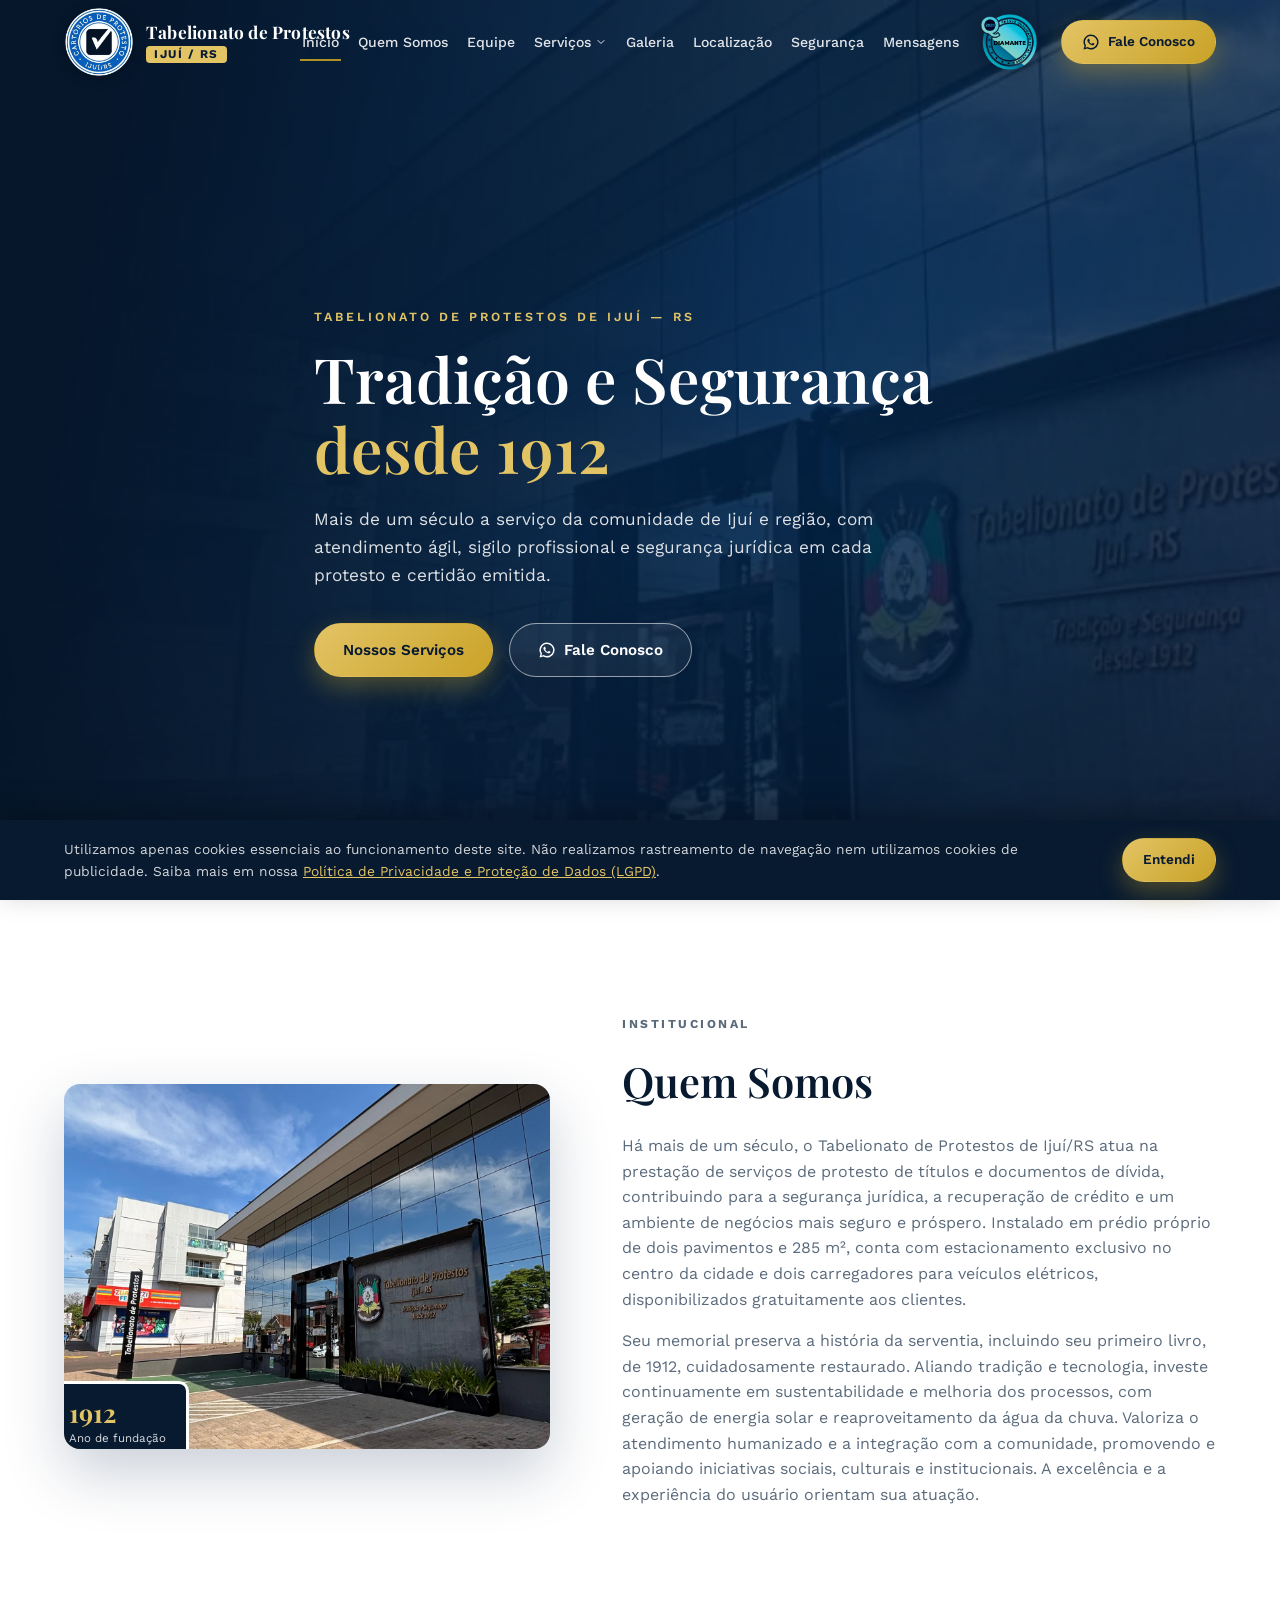
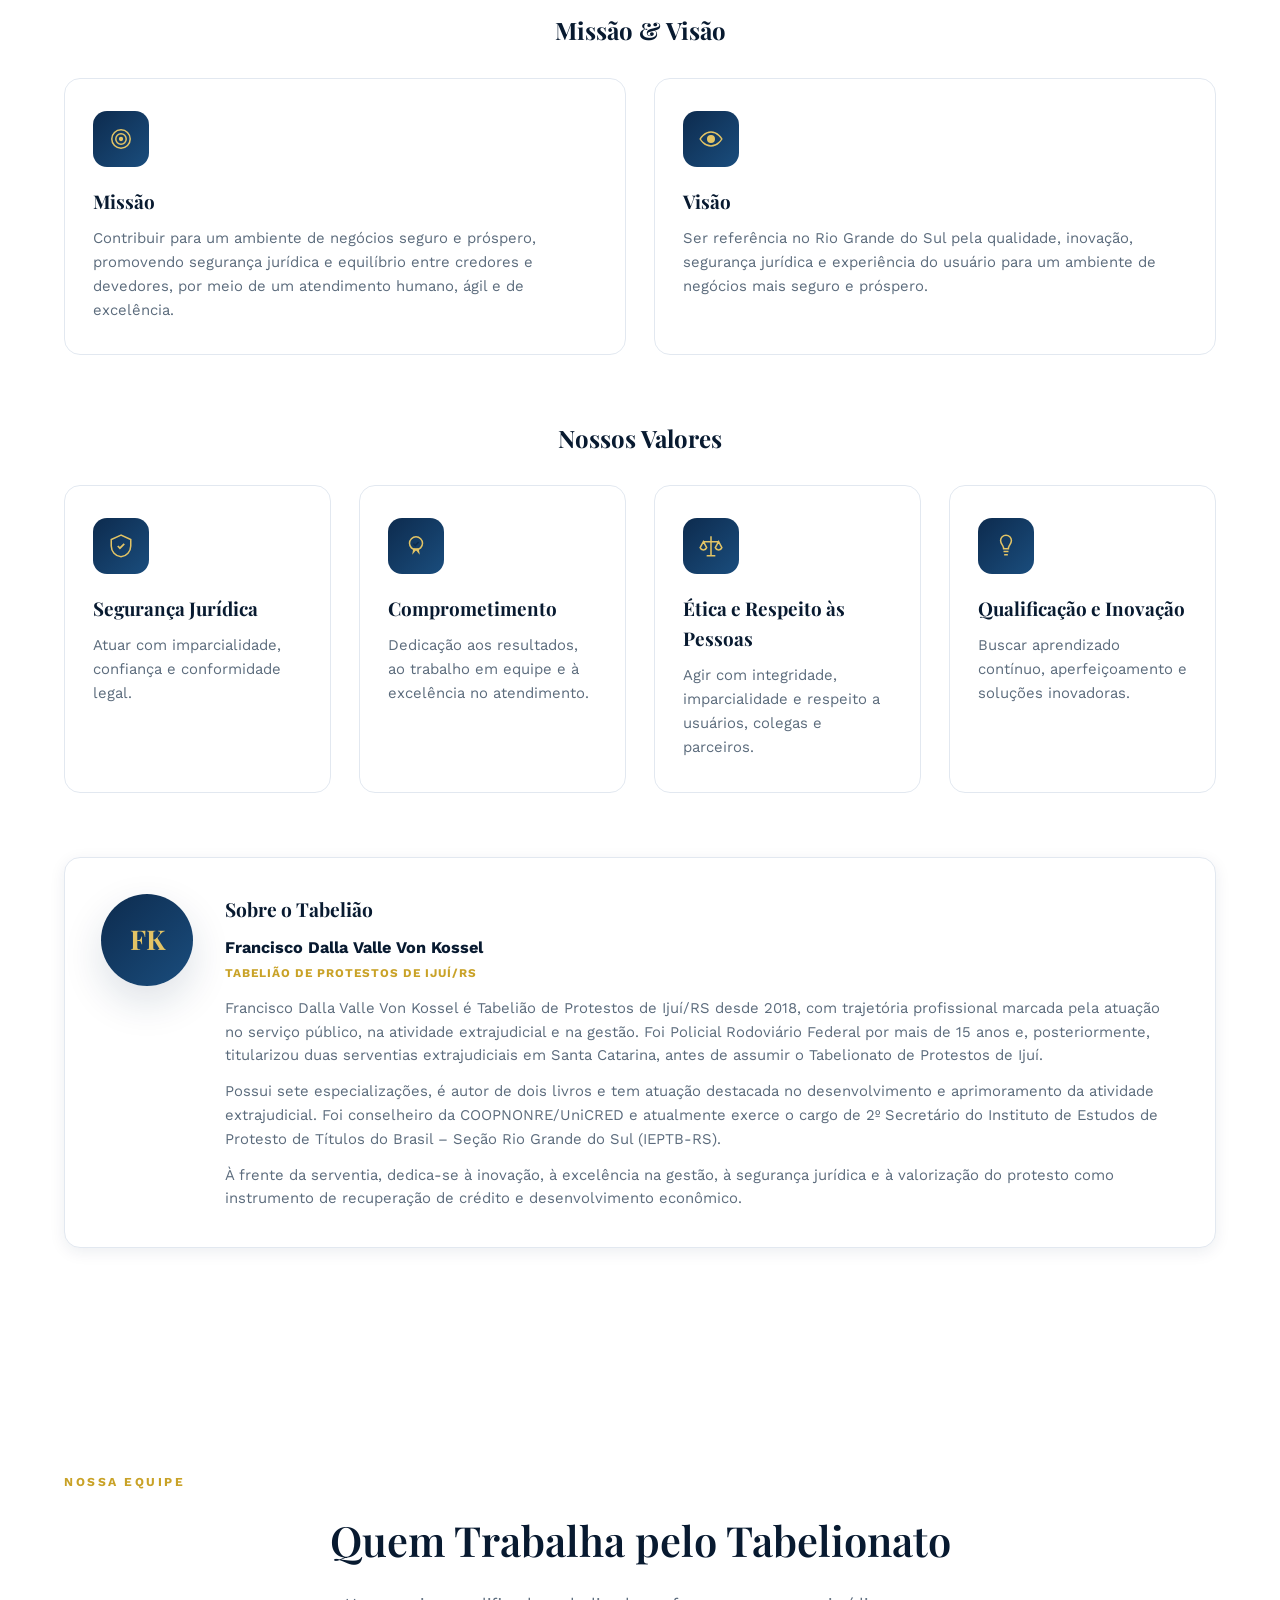
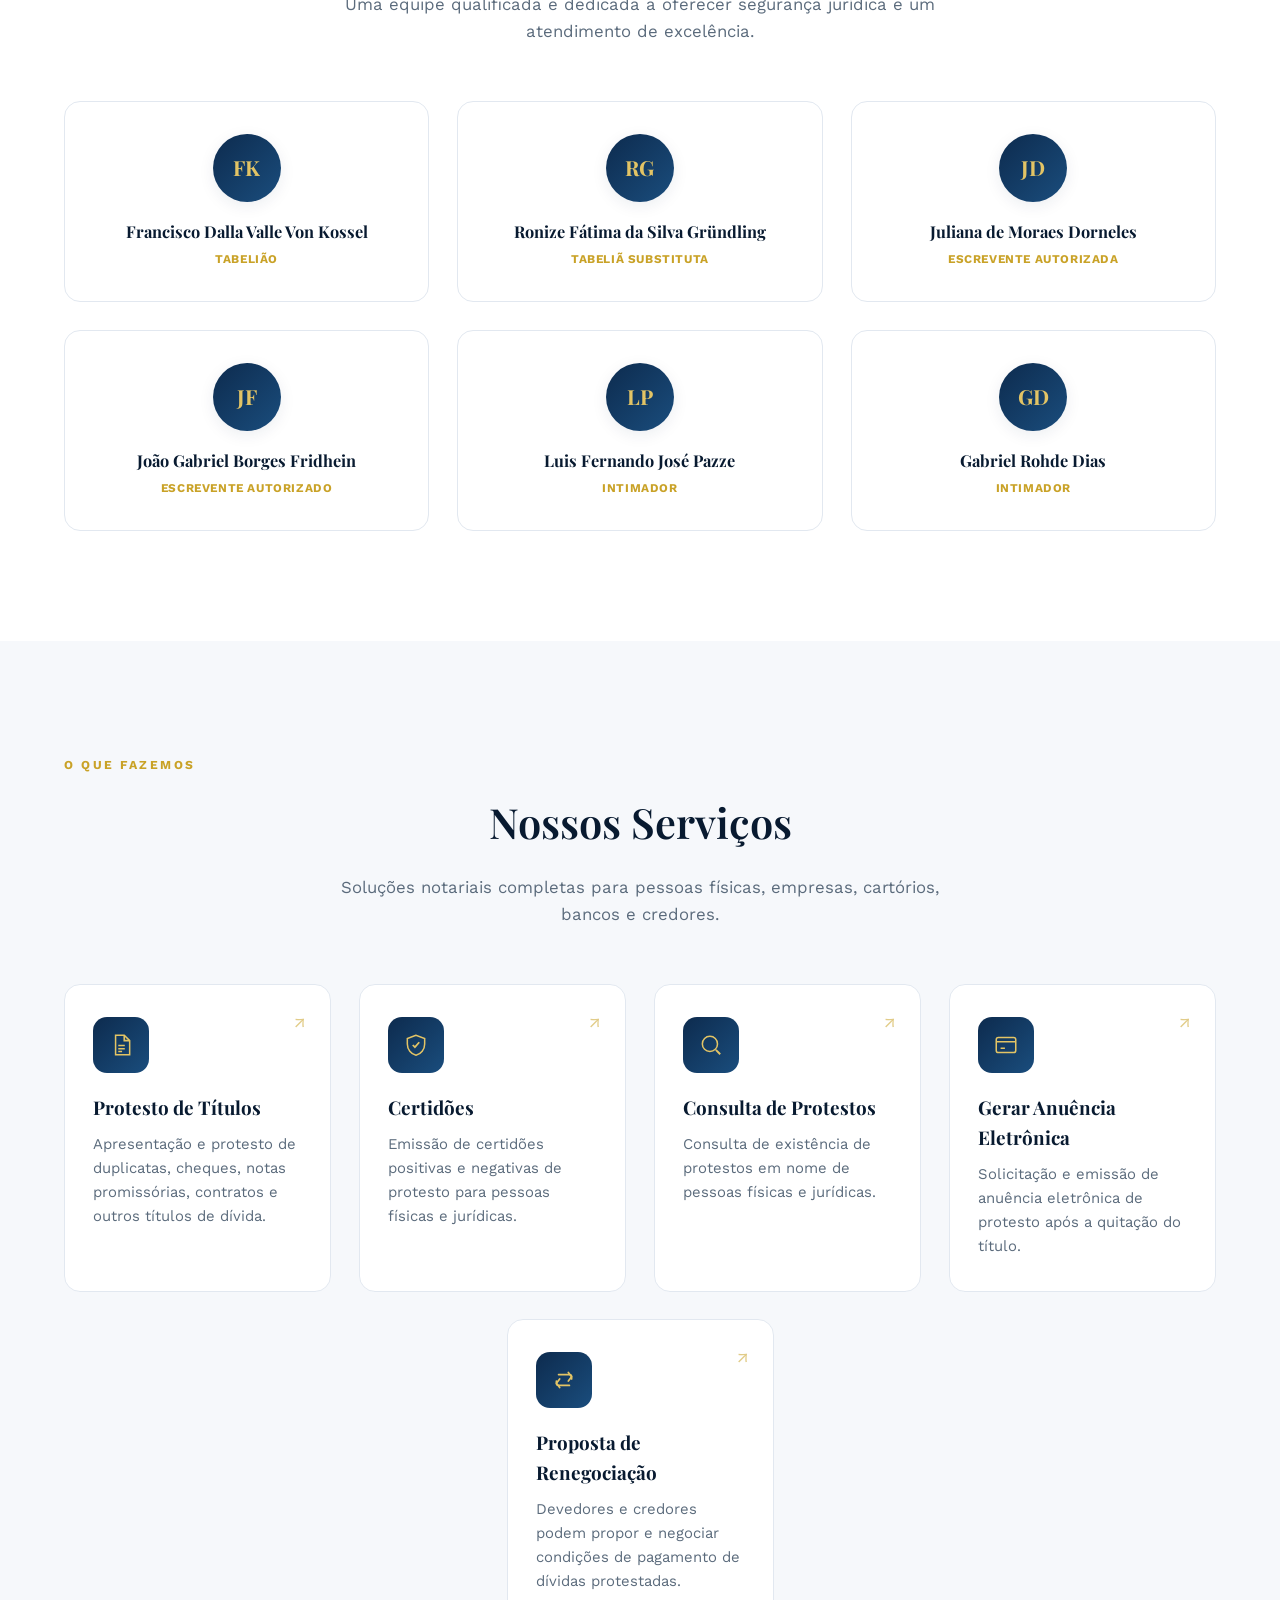
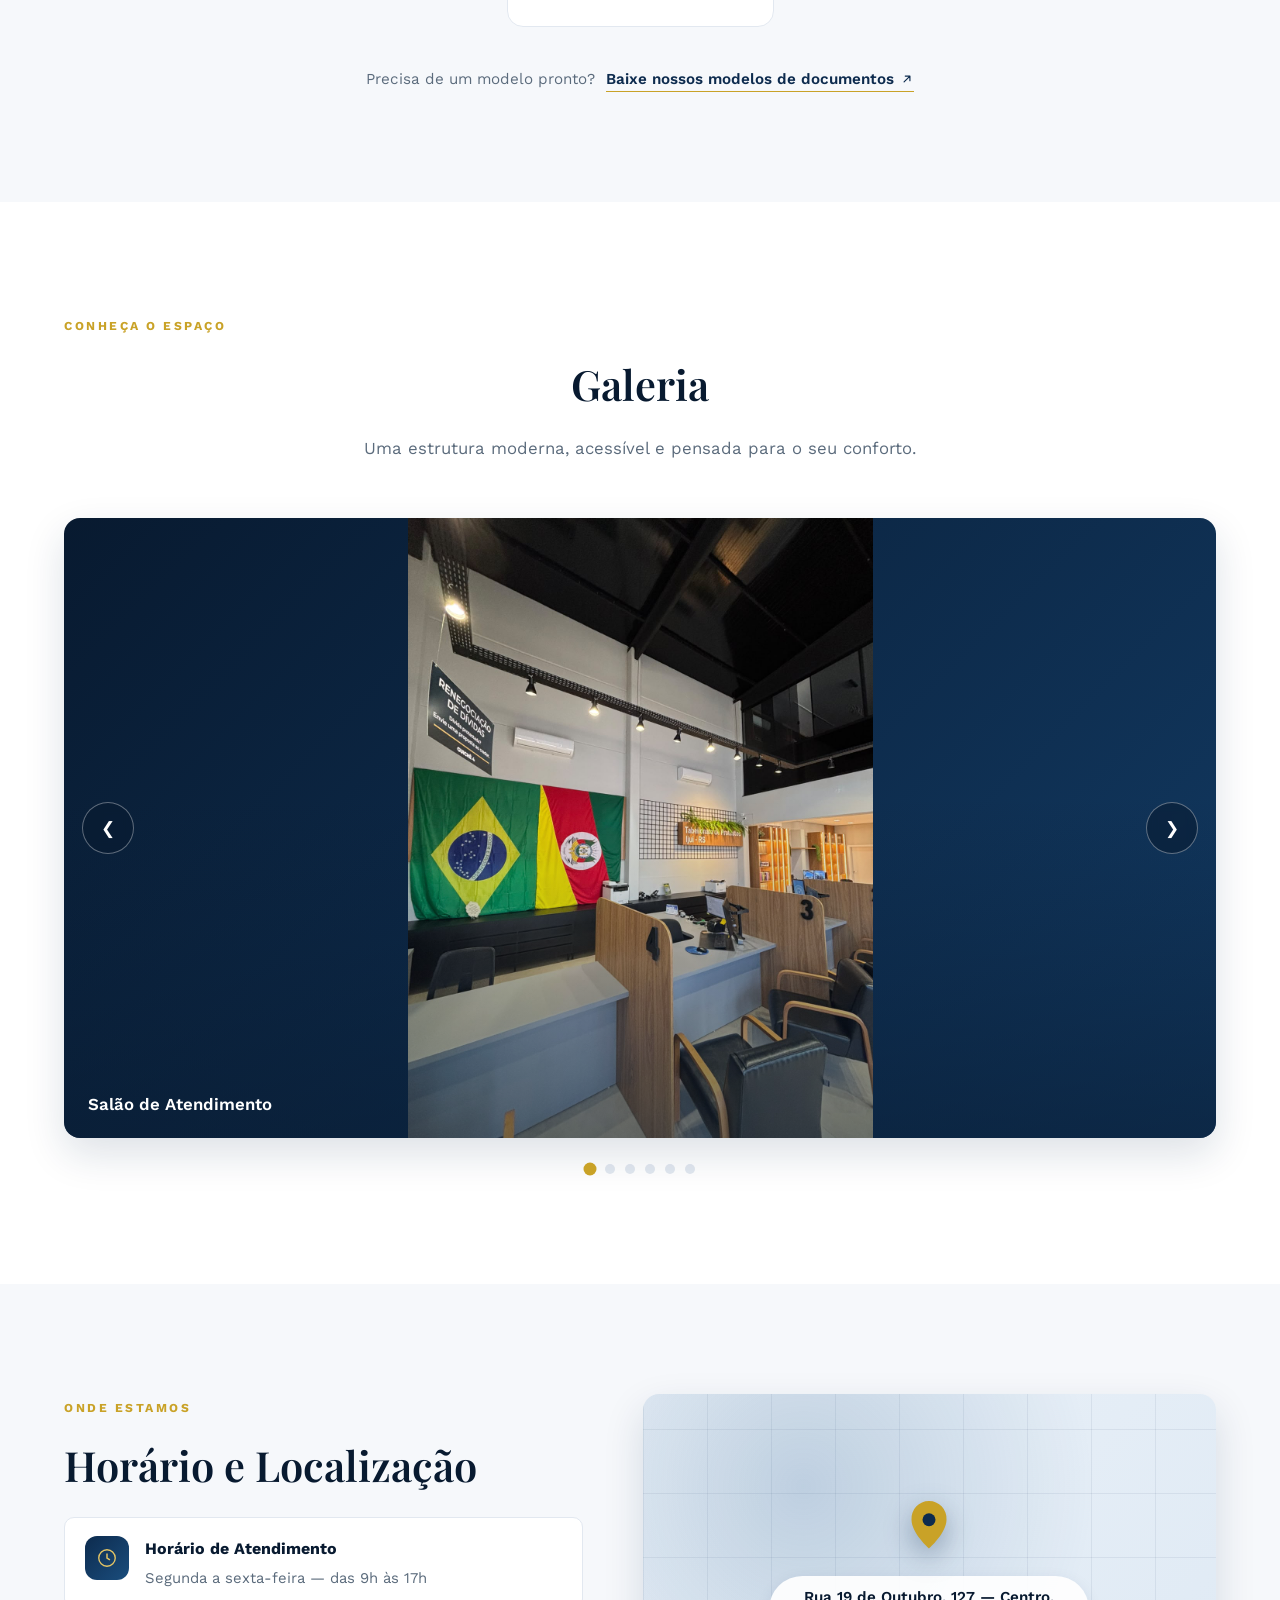
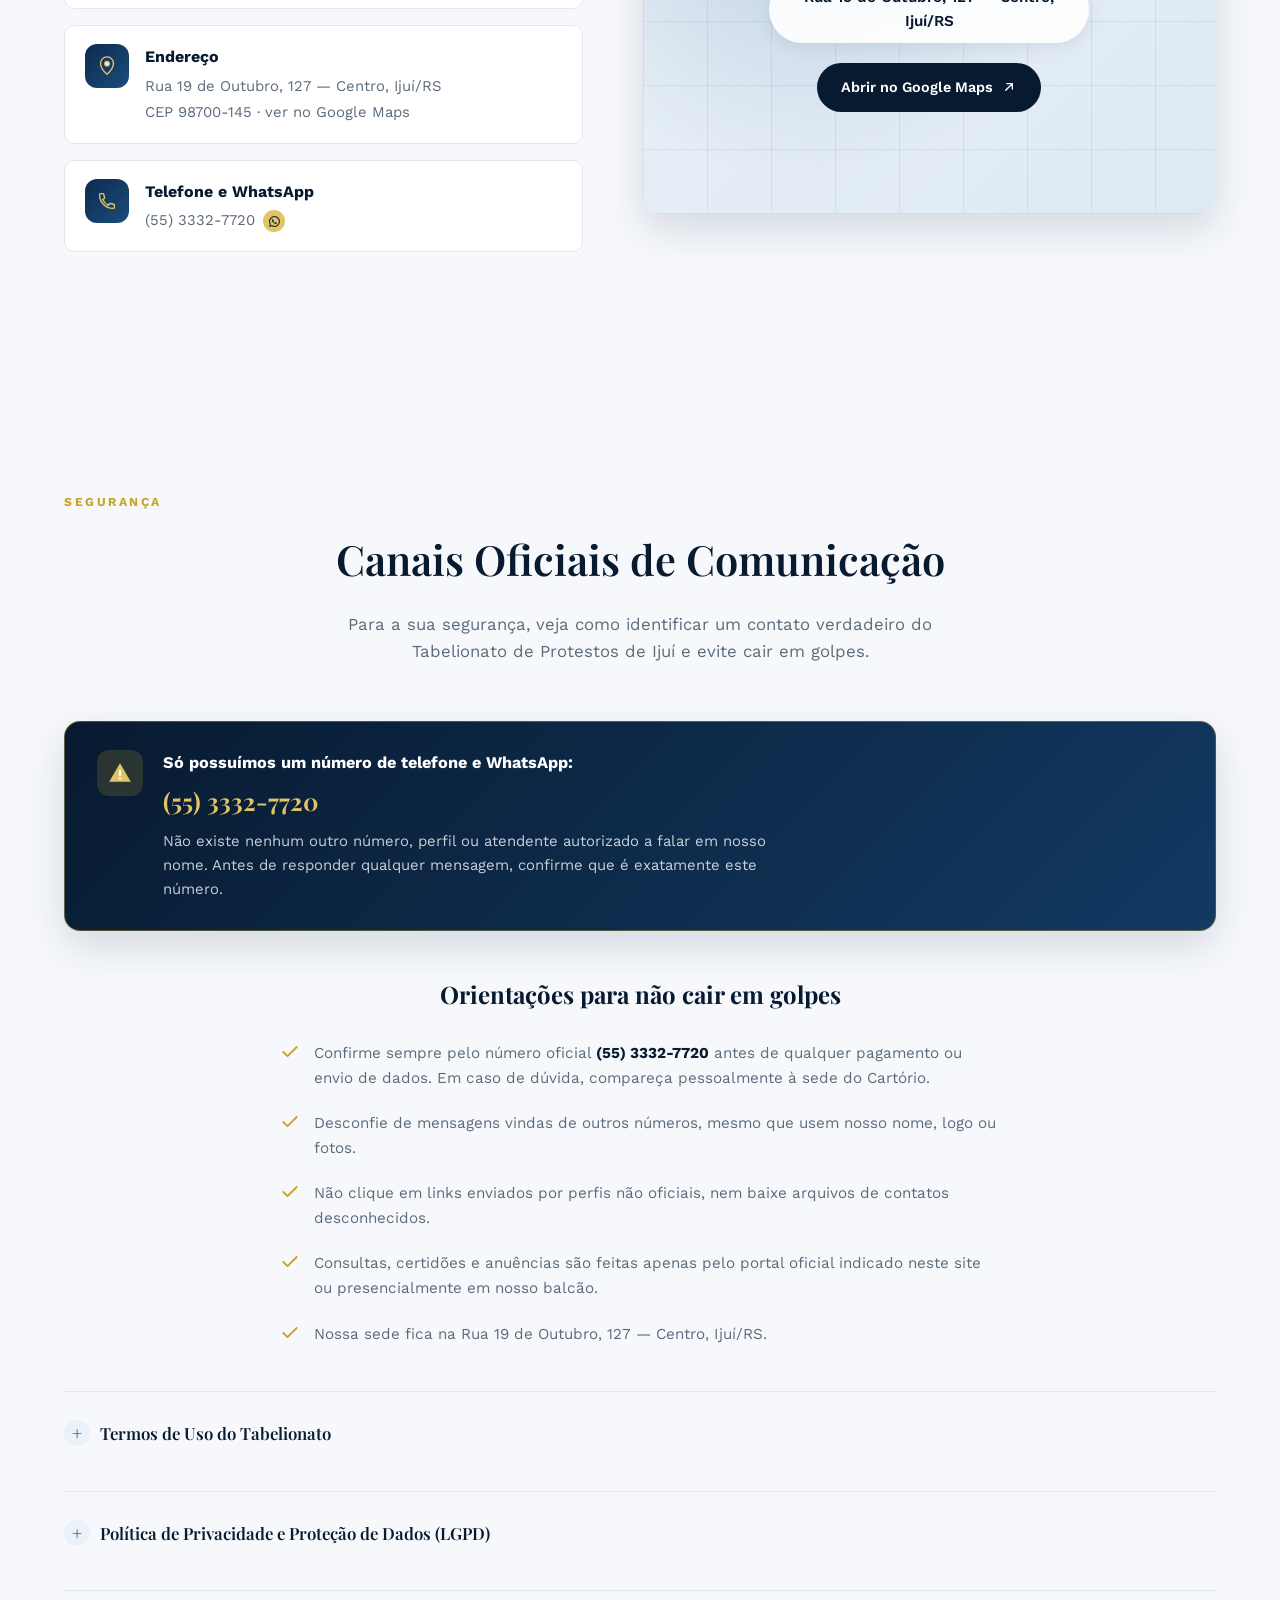
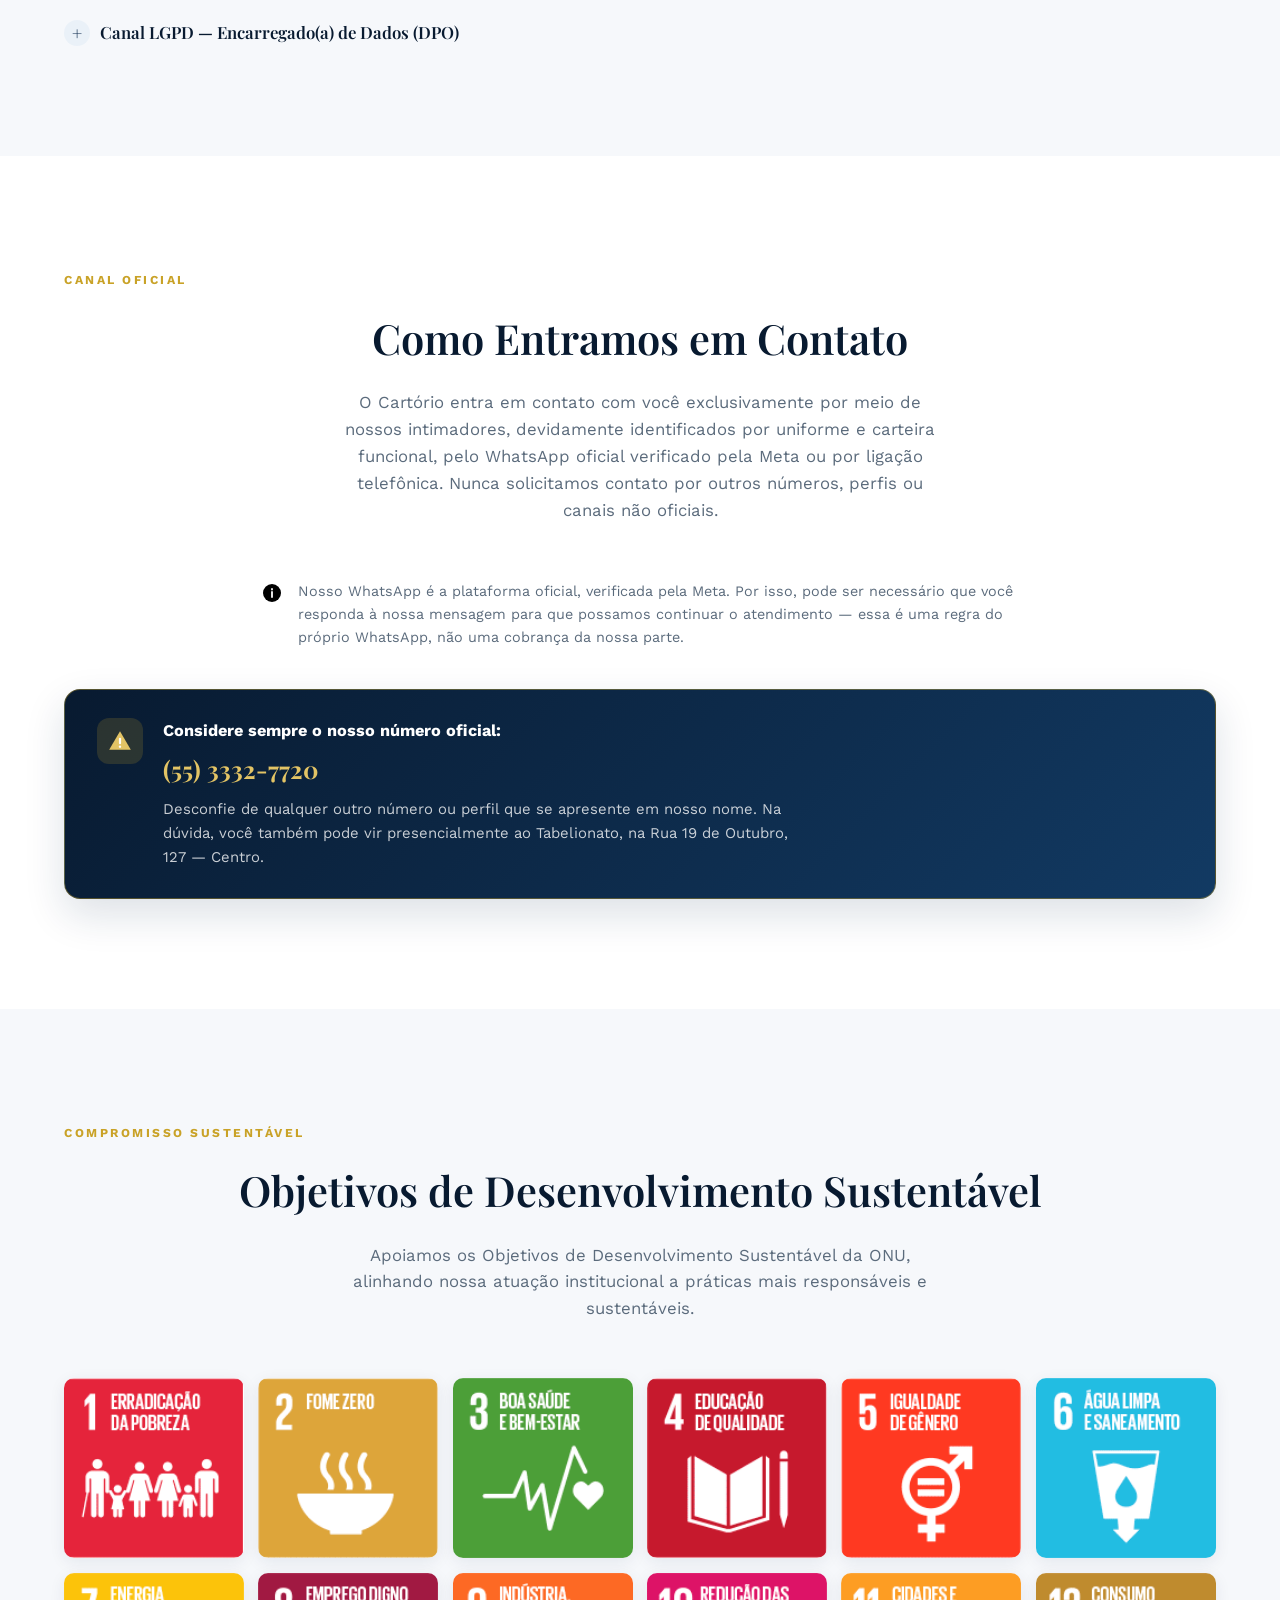
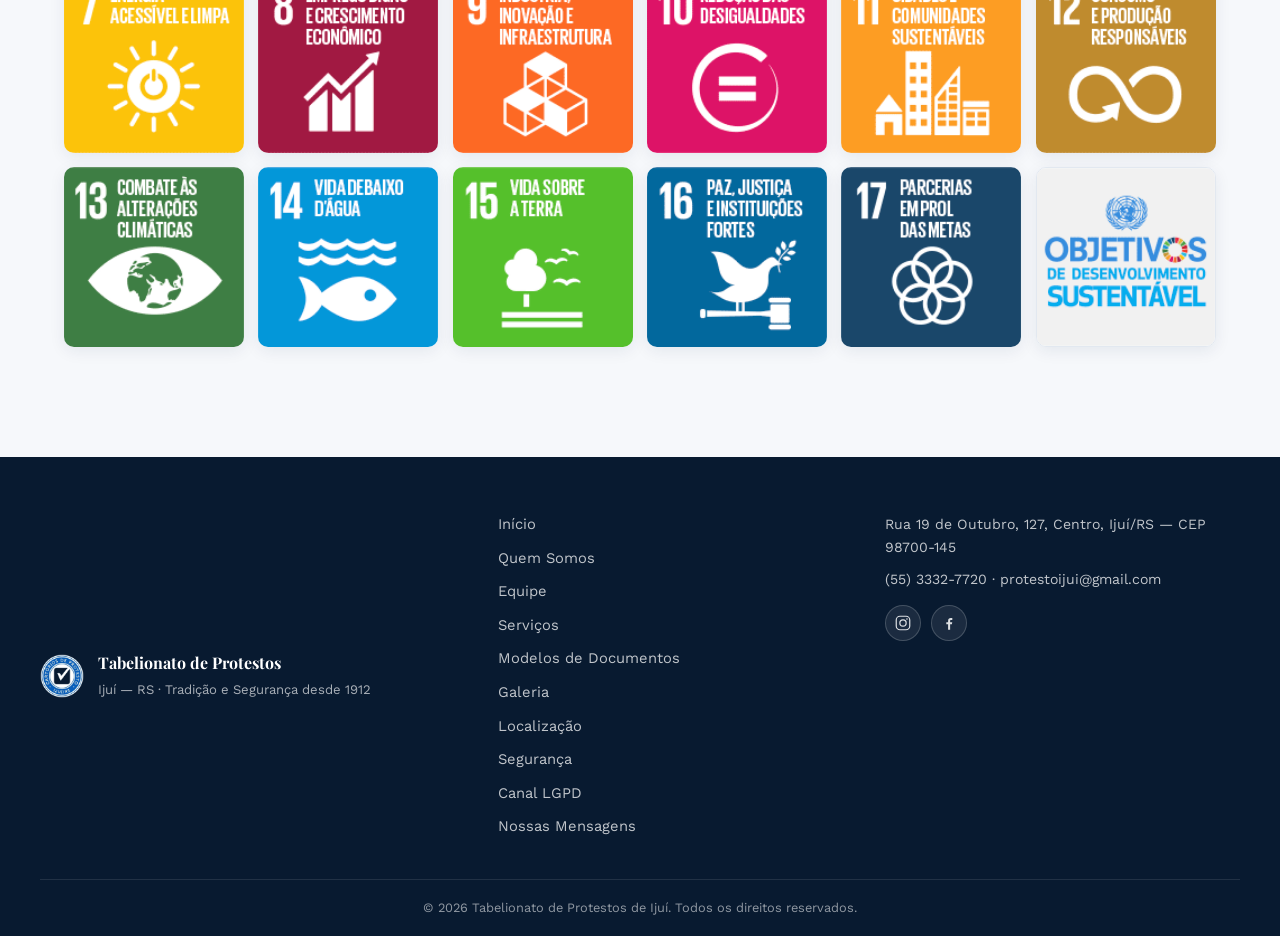
==== commit e83ab82c: "Adiciona vídeo institucional, Canal LGPD/DPO, renegociação, cookies e redes sociais - Novo vídeo "Co" ====
--- a/index.html
+++ b/index.html
@@ -271,7 +271,7 @@
         bancos e credores.
       </p>
 
-      <div class="cards-grid">
+      <div class="cards-grid services-grid">
 
         <a class="service-card reveal" href="https://www.pesquisaprotesto.com.br/servico/envio-de-titulo" target="_blank" rel="noopener noreferrer">
           <span class="service-external" aria-hidden="true">&#8599;</span>
@@ -307,6 +307,15 @@
           </span>
           <h3>Gerar Anuência Eletrônica</h3>
           <p>Solicitação e emissão de anuência eletrônica de protesto após a quitação do título.</p>
+        </a>
+
+        <a class="service-card reveal" href="https://www.pesquisaprotesto.com.br/servico/renegociacao-dividas-protestadas" target="_blank" rel="noopener noreferrer">
+          <span class="service-external" aria-hidden="true">&#8599;</span>
+          <span class="service-icon">
+            <svg viewBox="0 0 24 24" aria-hidden="true"><path d="M7 7h10a2 2 0 0 1 2 2v2" fill="none" stroke="currentColor" stroke-width="1.6" stroke-linecap="round"/><path d="m16 5 3 4-3 4" fill="none" stroke="currentColor" stroke-width="1.6" stroke-linecap="round" stroke-linejoin="round"/><path d="M17 17H7a2 2 0 0 1-2-2v-2" fill="none" stroke="currentColor" stroke-width="1.6" stroke-linecap="round"/><path d="m8 19-3-4 3-4" fill="none" stroke="currentColor" stroke-width="1.6" stroke-linecap="round" stroke-linejoin="round"/></svg>
+          </span>
+          <h3>Proposta de Renegociação</h3>
+          <p>Devedores e credores podem propor e negociar condições de pagamento de dívidas protestadas.</p>
         </a>
 
       </div>
@@ -360,6 +369,12 @@
             </video>
             <figcaption><span>Prêmio Qualidade Total &mdash; ANOREG</span></figcaption>
           </figure>
+          <figure class="gallery-item carousel-slide is-video" data-index="5">
+            <video controls playsinline muted preload="metadata" poster="assets/img/gallery-video-4-poster.jpg" width="576" height="1024">
+              <source src="assets/video/gallery-video-4.mp4" type="video/mp4">
+            </video>
+            <figcaption><span>Conheça o Tabelionato</span></figcaption>
+          </figure>
         </div>
 
         <button class="carousel-btn carousel-next" id="carouselNext" aria-label="Próximo item">&#10095;</button>
@@ -371,6 +386,7 @@
         <button class="carousel-dot" data-index="2" role="tab" aria-selected="false" aria-label="Item 3"></button>
         <button class="carousel-dot" data-index="3" role="tab" aria-selected="false" aria-label="Item 4"></button>
         <button class="carousel-dot" data-index="4" role="tab" aria-selected="false" aria-label="Item 5"></button>
+        <button class="carousel-dot" data-index="5" role="tab" aria-selected="false" aria-label="Item 6"></button>
       </div>
     </div>
   </section>
@@ -544,6 +560,32 @@
           </p>
         </div>
       </details>
+
+      <details class="terms reveal" id="canal-lgpd">
+        <summary>Canal LGPD &mdash; Encarregado(a) de Dados (DPO)</summary>
+        <div class="terms-body">
+          <p>
+            O Tabelião nomeou a Tabeliã Substituta <strong>Ronize Fátima da Silva
+            Gründling</strong> como encarregada pelo tratamento de dados pessoais
+            (Data Protection Officer &mdash; DPO), atuando como canal de comunicação entre
+            este controlador, os titulares dos dados e a Autoridade Nacional de Proteção
+            de Dados (ANPD), competindo-lhe, nos termos do art. 41, § 2º, da Lei nº
+            13.709/2018 (LGPD):
+          </p>
+          <ol class="terms-list">
+            <li>aceitar reclamações e comunicações dos titulares, prestar esclarecimentos e adotar providências;</li>
+            <li>receber comunicações da autoridade nacional e adotar providências;</li>
+            <li>orientar os funcionários e os contratados da entidade a respeito das práticas a serem tomadas em relação à proteção de dados pessoais; e</li>
+            <li>executar as demais atribuições determinadas pelo controlador ou estabelecidas em normas complementares.</li>
+          </ol>
+          <p>
+            <strong>Contato do encarregado(a):</strong> telefone/WhatsApp
+            <a href="https://wa.me/555533327720?text=Ol%C3%A1!%20Gostaria%20de%20falar%20com%20o%20Encarregado%20de%20Dados%20(DPO)%20do%20Tabelionato%20de%20Protestos%20de%20Iju%C3%AD." target="_blank" rel="noopener noreferrer">(55) 3332-7720</a>
+            ou e-mail
+            <a href="mailto:lgpdprotestoijui@gmail.com?subject=Canal%20LGPD%20-%20Encarregado%20de%20Dados" target="_blank" rel="noopener noreferrer">lgpdprotestoijui@gmail.com</a>.
+          </p>
+        </div>
+      </details>
     </div>
   </section>
 
@@ -636,12 +678,21 @@
       <a href="#galeria">Galeria</a>
       <a href="#localizacao">Localização</a>
       <a href="#seguranca">Segurança</a>
+      <a href="#canal-lgpd">Canal LGPD</a>
       <a href="#mensagens">Nossas Mensagens</a>
     </nav>
 
     <div class="footer-contact">
       <a href="https://www.google.com/maps/search/?api=1&amp;query=Rua%2019%20de%20Outubro%2C%20127%2C%20Centro%2C%20Ijui%20-%20RS%2C%2098700-145" target="_blank" rel="noopener noreferrer">Rua 19 de Outubro, 127, Centro, Ijuí/RS &mdash; CEP 98700-145</a>
       <span><a href="tel:+555533327720">(55) 3332-7720</a> &middot; <a href="mailto:protestoijui@gmail.com?subject=Contato%20pelo%20site%20do%20Tabelionato" target="_blank" rel="noopener noreferrer">protestoijui@gmail.com</a></span>
+      <div class="footer-social">
+        <a href="https://www.instagram.com/cartorio_de_protesto_ijui/?hl=pt" target="_blank" rel="noopener noreferrer" aria-label="Instagram do Tabelionato de Protestos de Ijuí">
+          <svg viewBox="0 0 24 24" aria-hidden="true"><rect x="3" y="3" width="18" height="18" rx="5" fill="none" stroke="currentColor" stroke-width="1.6"/><circle cx="12" cy="12" r="4.2" fill="none" stroke="currentColor" stroke-width="1.6"/><circle cx="17.3" cy="6.7" r="1.1" fill="currentColor"/></svg>
+        </a>
+        <a href="https://www.facebook.com/share/19nedo6cz8/?mibextid=wwXIfr" target="_blank" rel="noopener noreferrer" aria-label="Facebook do Tabelionato de Protestos de Ijuí">
+          <svg viewBox="0 0 24 24" aria-hidden="true"><path d="M13.5 21v-7.2h2.4l.4-2.8h-2.8V9.2c0-.8.2-1.3 1.4-1.3h1.5V5.4c-.3 0-1.1-.1-2.1-.1-2.1 0-3.5 1.3-3.5 3.6v2.1H8.4v2.8h2.4V21h2.7Z" fill="currentColor"/></svg>
+        </a>
+      </div>
     </div>
   </div>
   <div class="footer-bottom">
@@ -663,6 +714,18 @@
   <button class="lightbox-nav lightbox-next" id="lightboxNext" aria-label="Próxima imagem">&#10095;</button>
 </div>
 
+<!-- AVISO DE COOKIES -->
+<div class="cookie-banner" id="cookieBanner" role="dialog" aria-label="Aviso de cookies">
+  <div class="cookie-banner-inner">
+    <p>
+      Utilizamos apenas cookies essenciais ao funcionamento deste site. Não realizamos
+      rastreamento de navegação nem utilizamos cookies de publicidade. Saiba mais em nossa
+      <a href="#seguranca">Política de Privacidade e Proteção de Dados (LGPD)</a>.
+    </p>
+    <button class="btn btn-gold btn-small" id="cookieAccept">Entendi</button>
+  </div>
+</div>
+
 <script src="js/main.js"></script>
 </body>
 </html>
--- a/css/styles.css
+++ b/css/styles.css
@@ -657,6 +657,21 @@
   .cards-grid { grid-template-columns: 1fr; }
 }
 
+/* Services grid uses flex-wrap so an incomplete last row centers
+   instead of leaving a grid track gap. */
+.services-grid {
+  display: flex;
+  flex-wrap: wrap;
+  justify-content: center;
+}
+.services-grid .service-card { flex: 1 1 260px; max-width: calc(25% - 21px); }
+@media (max-width: 900px) {
+  .services-grid .service-card { max-width: calc(50% - 14px); }
+}
+@media (max-width: 600px) {
+  .services-grid .service-card { max-width: 100%; }
+}
+
 .services-more {
   text-align: center;
   margin: 40px 0 0;
@@ -979,6 +994,9 @@
 .terms[open] summary::before { content: '\2212'; transform: rotate(180deg); }
 .terms-body { padding: 18px 2px 0 36px; max-width: 760px; }
 .terms-body p { color: var(--muted); margin: 0 0 14px; font-size: .93rem; }
+.terms-list { margin: 0 0 14px; padding-left: 22px; color: var(--muted); font-size: .93rem; }
+.terms-list li { list-style-type: upper-roman; margin-bottom: 8px; }
+.terms-list li:last-child { margin-bottom: 0; }
 
 /* ---------- mensagens oficiais ---------- */
 .msg-note {
@@ -1043,6 +1061,21 @@
 .footer-nav a:hover { color: var(--gold-light); padding-left: 4px; }
 .footer-contact { display: flex; flex-direction: column; gap: 10px; font-size: .88rem; color: rgba(255,255,255,.75); }
 .footer-contact a:hover { color: var(--gold-light); }
+
+.footer-social { display: flex; gap: 10px; margin-top: 4px; }
+.footer-social a {
+  display: inline-flex;
+  align-items: center;
+  justify-content: center;
+  width: 36px; height: 36px;
+  border-radius: 50%;
+  background: rgba(255,255,255,.08);
+  border: 1px solid rgba(255,255,255,.18);
+  color: rgba(255,255,255,.85);
+  transition: background-color .2s var(--ease), color .2s var(--ease), transform .2s var(--ease);
+}
+.footer-social a:hover { background: var(--gold-light); color: var(--navy-950); transform: translateY(-3px); }
+.footer-social svg { width: 18px; height: 18px; }
 .footer-bottom { padding: 18px 0; font-size: .8rem; color: rgba(255,255,255,.55); text-align: center; }
 
 @media (max-width: 760px) {
@@ -1114,6 +1147,34 @@
   .lightbox { padding: 16px; }
   .lightbox-nav { width: 42px; height: 42px; }
   .lightbox-close { width: 40px; height: 40px; top: 12px; right: 12px; }
+}
+
+/* ---------- cookie banner ---------- */
+.cookie-banner {
+  position: fixed;
+  left: 0; right: 0; bottom: 0;
+  z-index: 300;
+  background: var(--navy-950);
+  box-shadow: 0 -8px 30px rgba(0,0,0,.25);
+  transform: translateY(100%);
+  transition: transform .4s var(--ease);
+}
+.cookie-banner.is-visible { transform: translateY(0); }
+.cookie-banner-inner {
+  max-width: 1200px;
+  margin: 0 auto;
+  padding: 18px 24px;
+  display: flex;
+  align-items: center;
+  gap: 24px;
+  flex-wrap: wrap;
+}
+.cookie-banner p { flex: 1 1 380px; margin: 0; color: rgba(255,255,255,.82); font-size: .86rem; line-height: 1.6; }
+.cookie-banner a { color: var(--gold-light); text-decoration: underline; }
+.cookie-banner .btn { flex-shrink: 0; }
+@media (max-width: 560px) {
+  .cookie-banner-inner { padding: 16px 20px; }
+  .cookie-banner .btn { width: 100%; }
 }
 
 /* ---------- mobile nav ---------- */
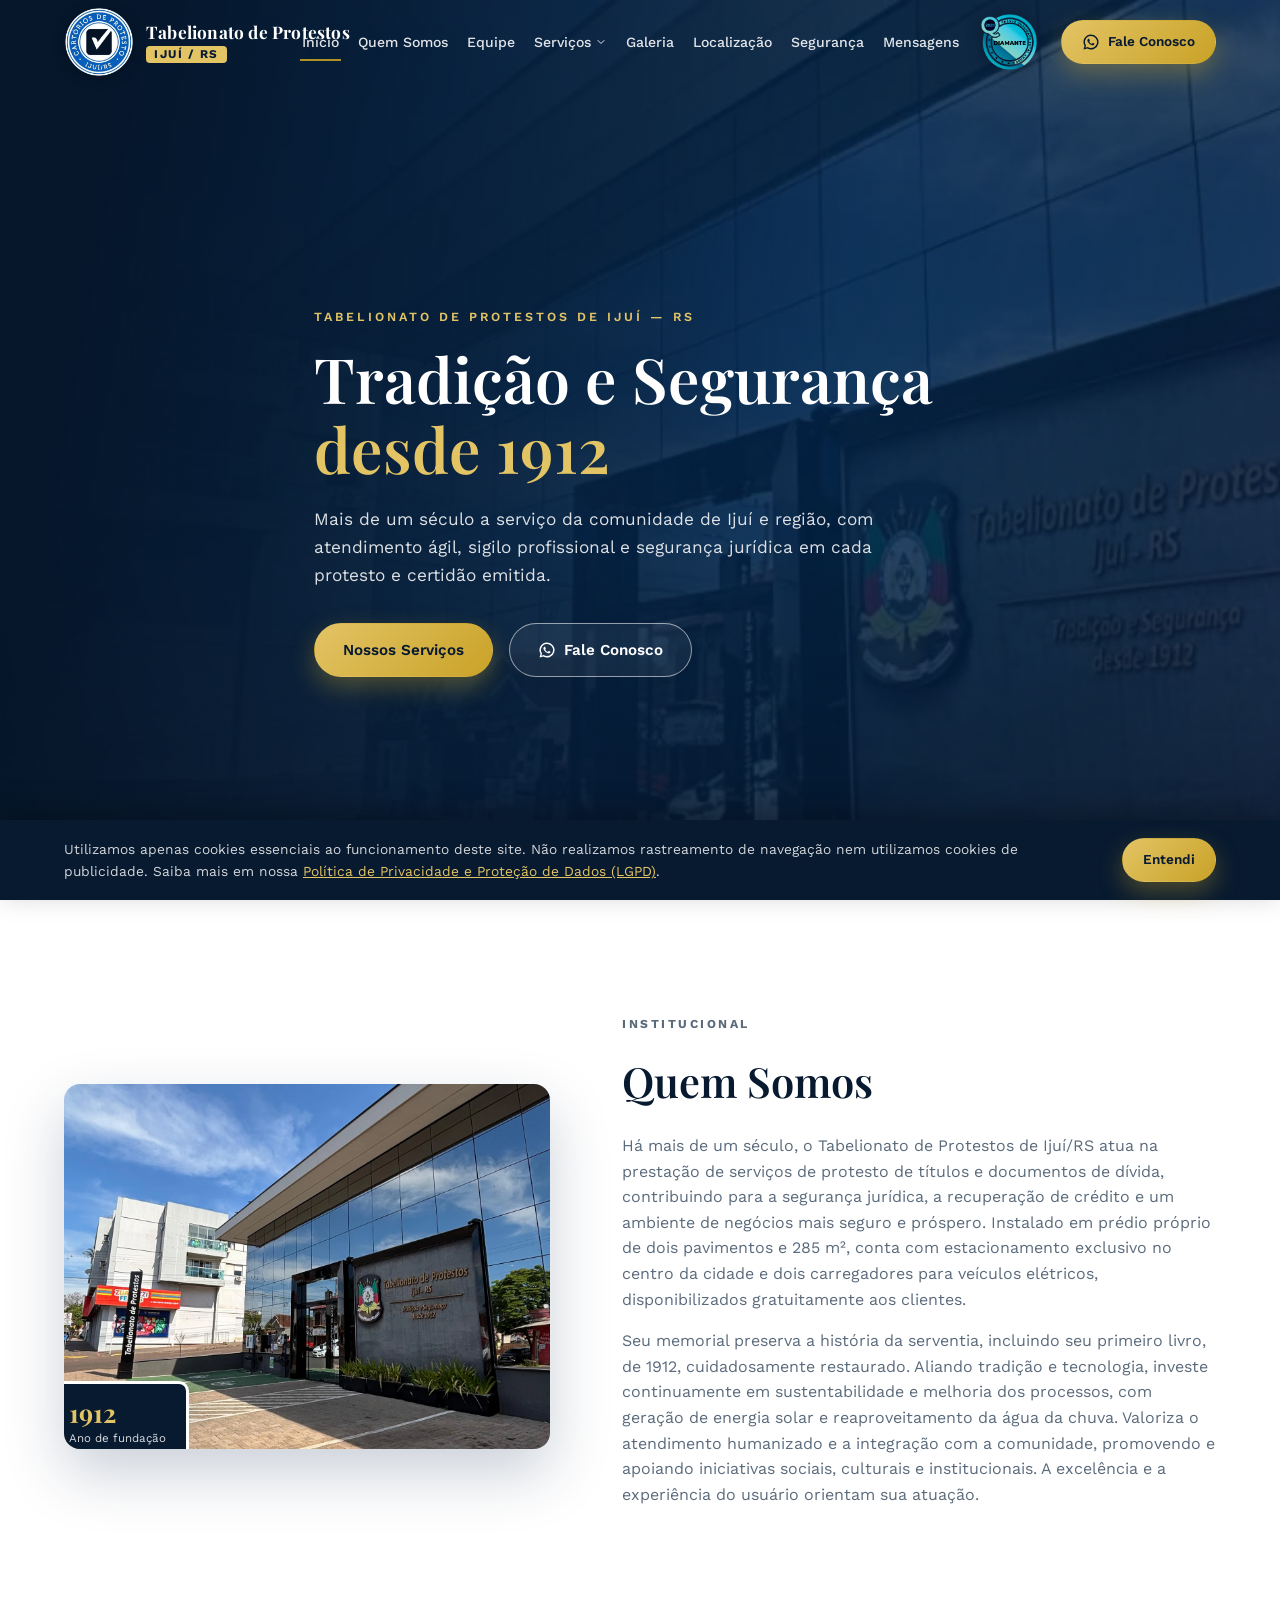
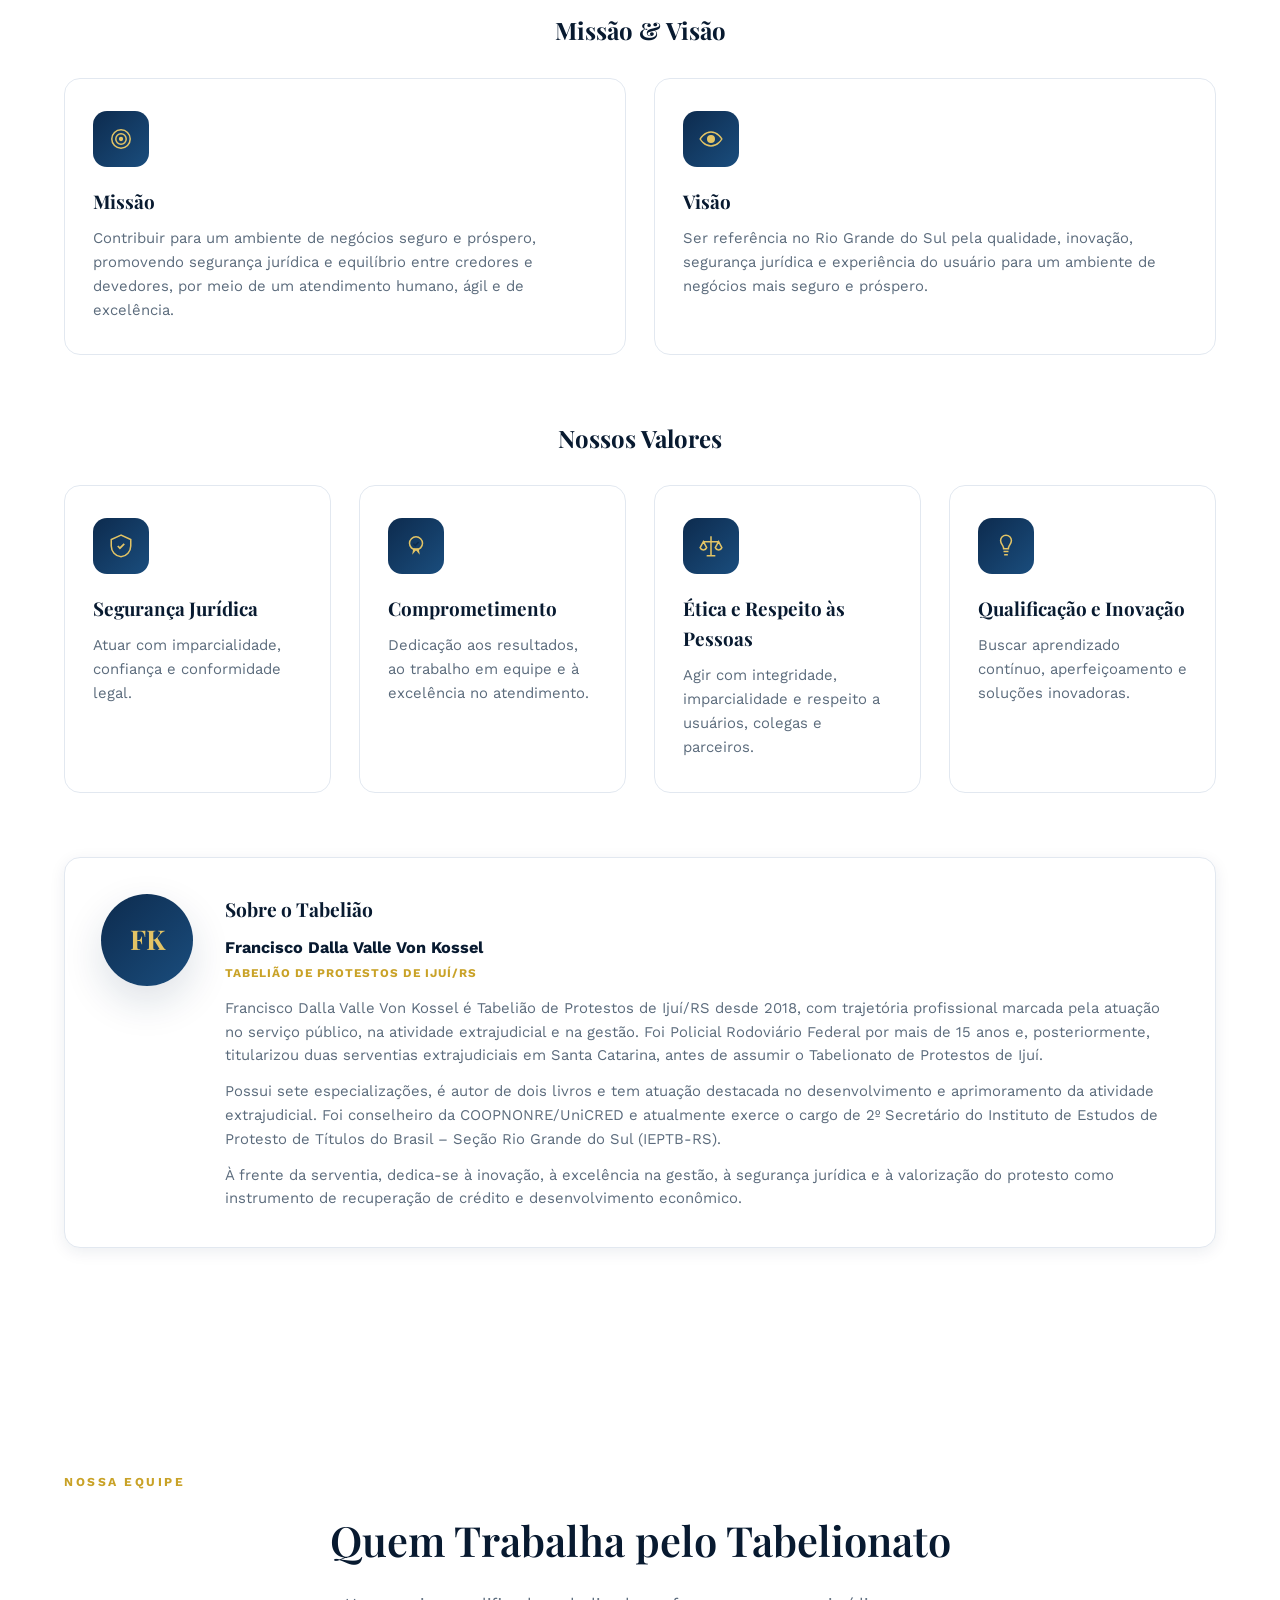
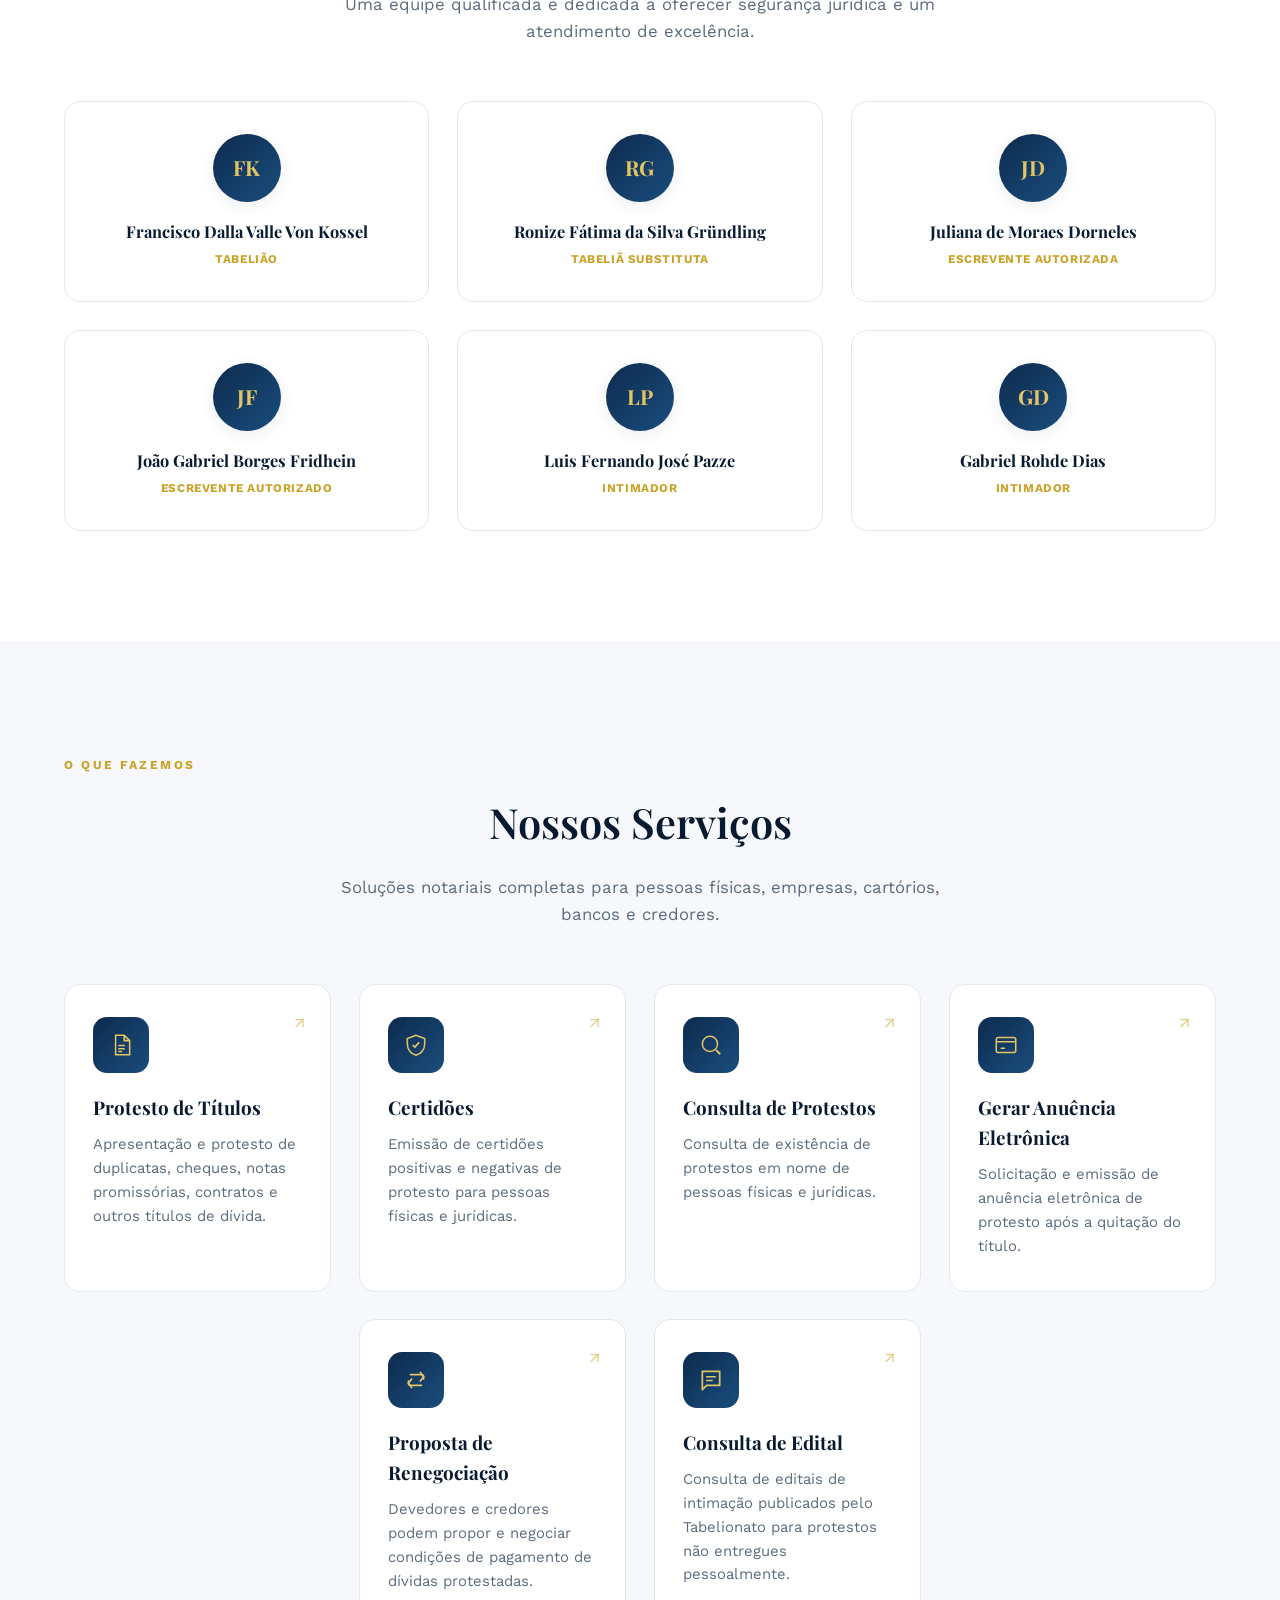
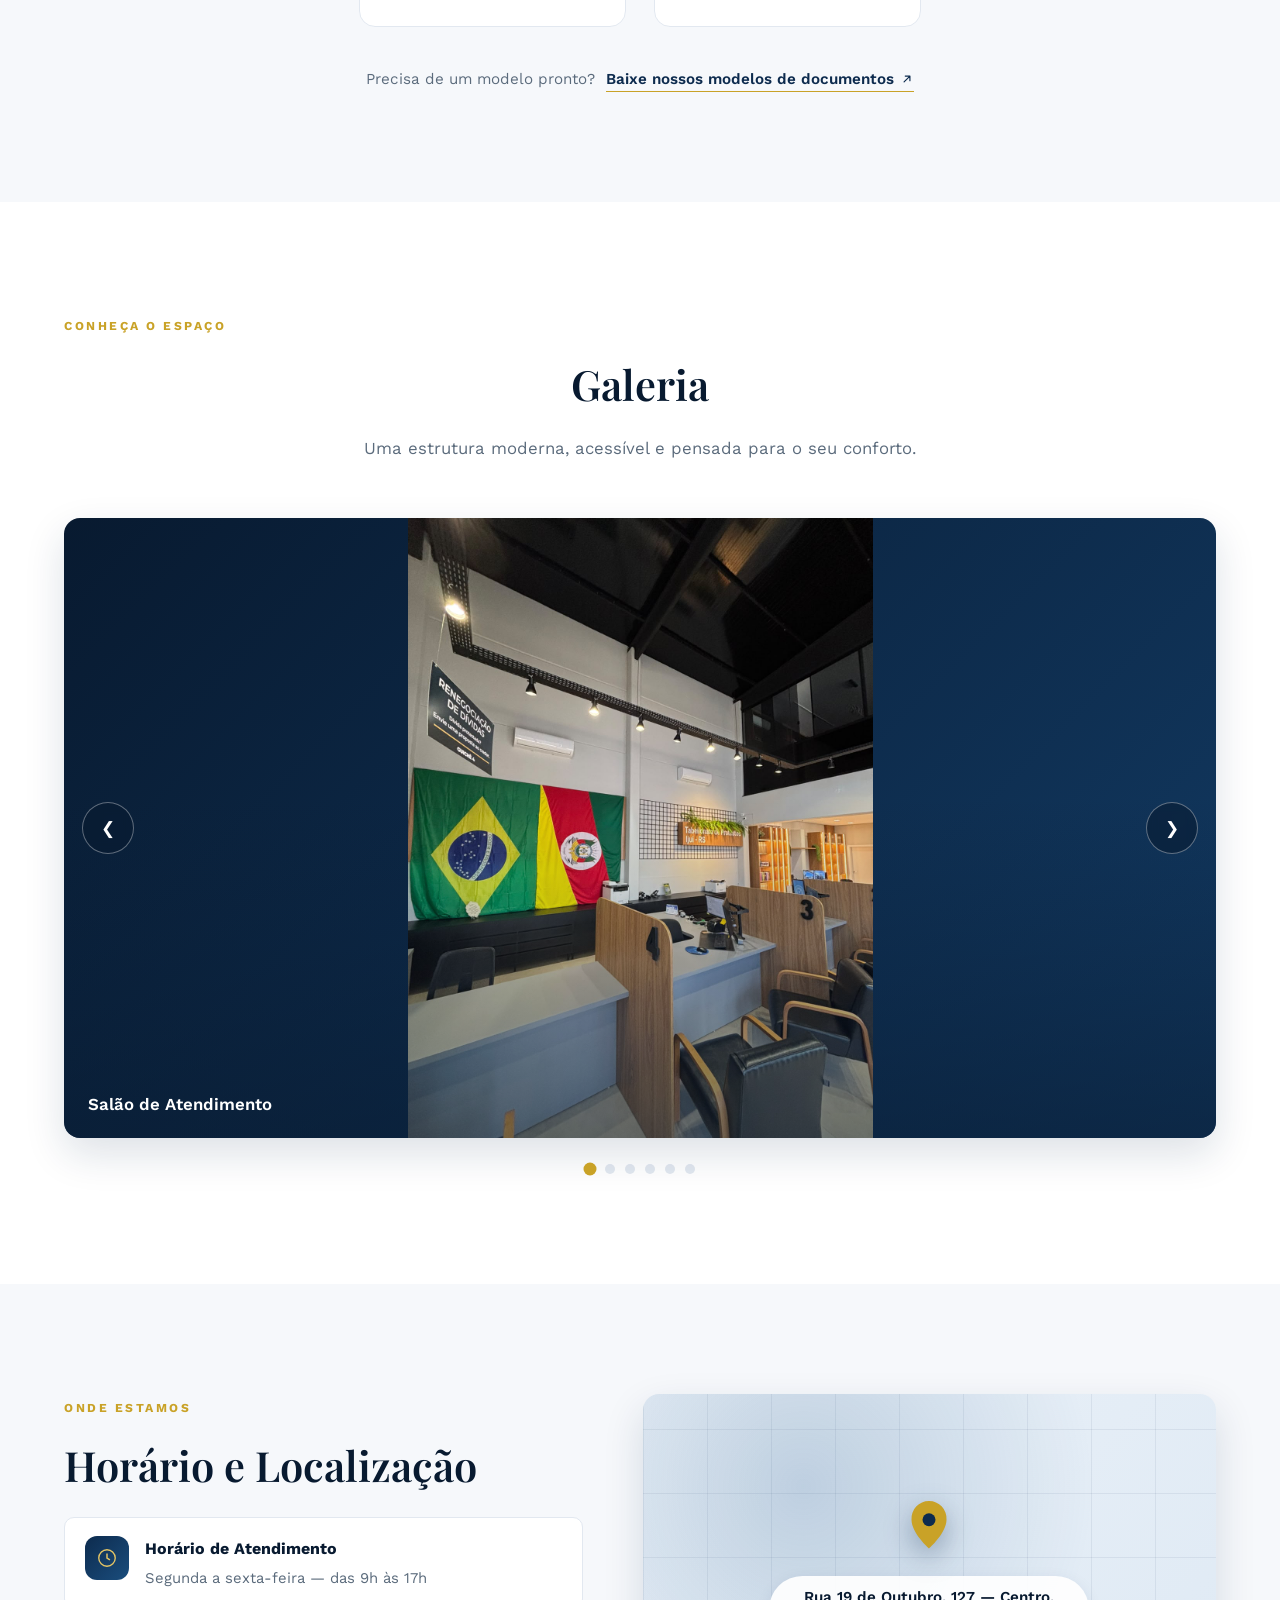
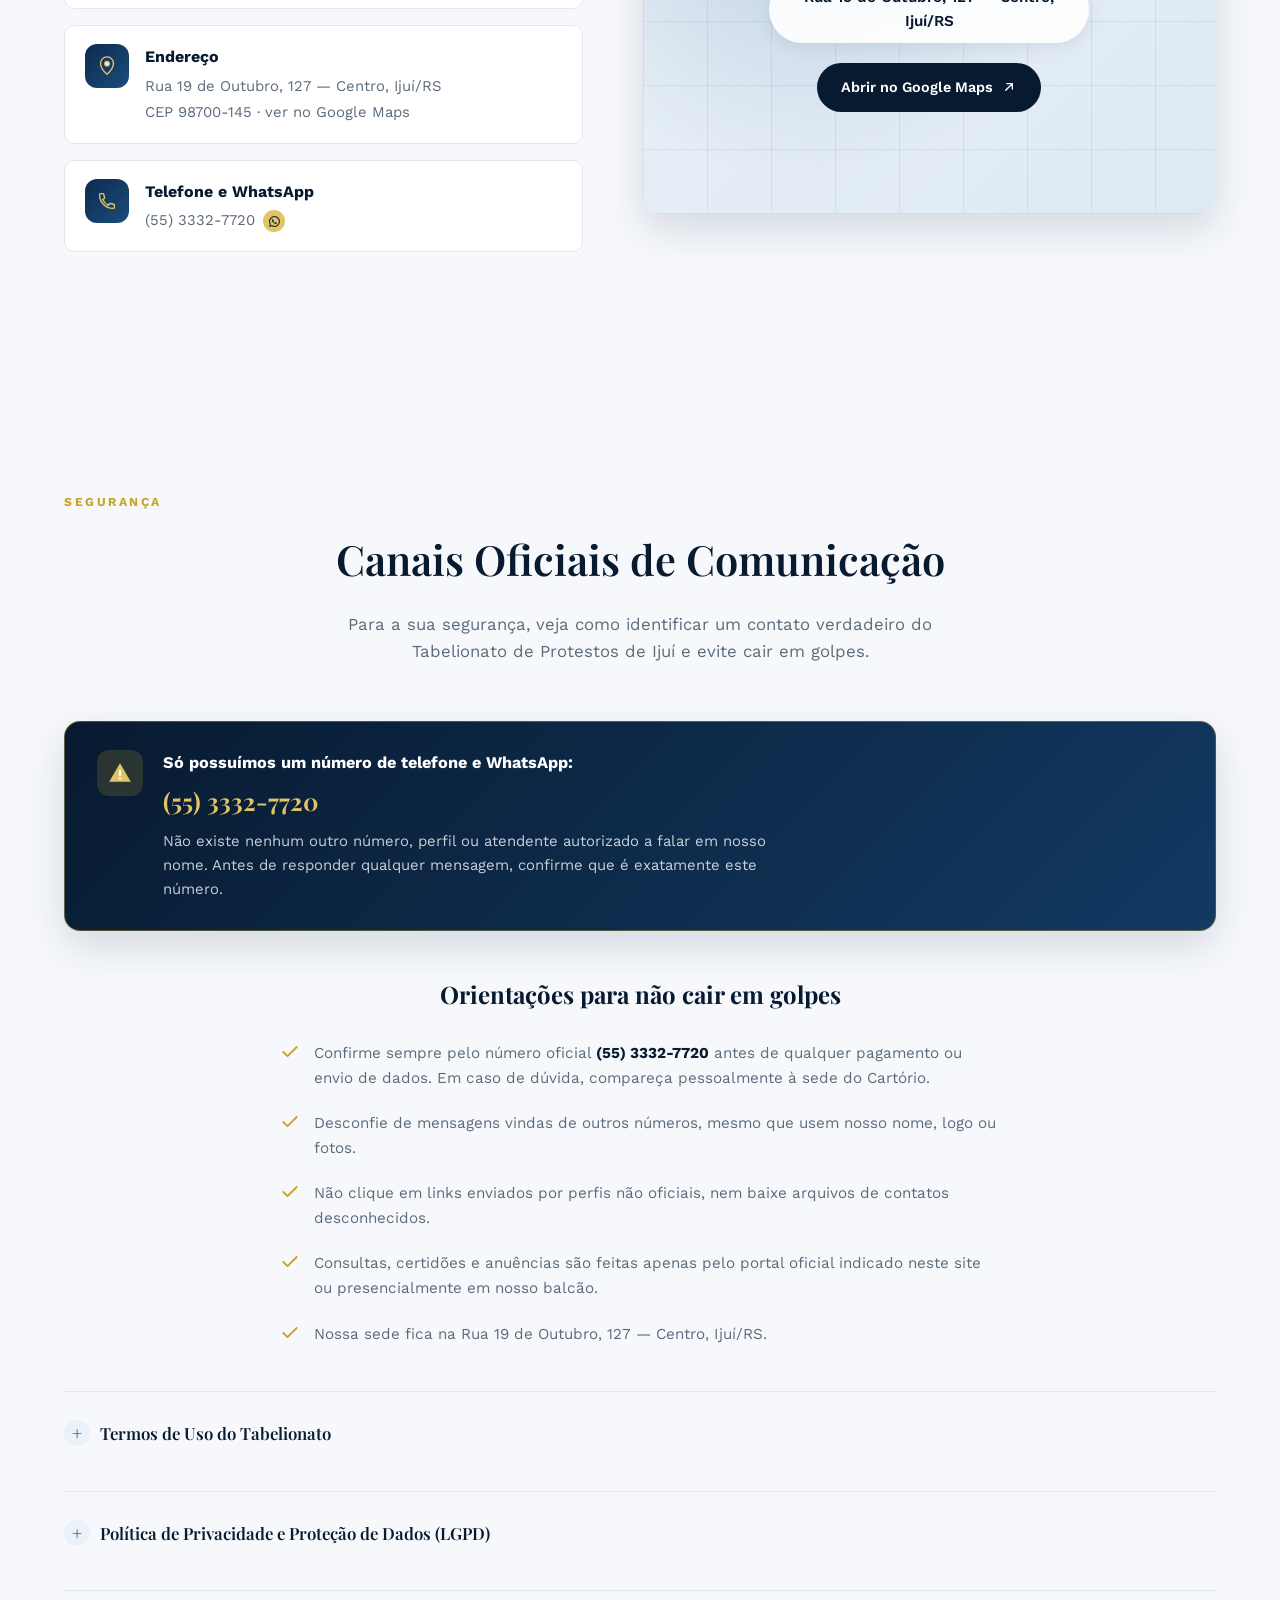
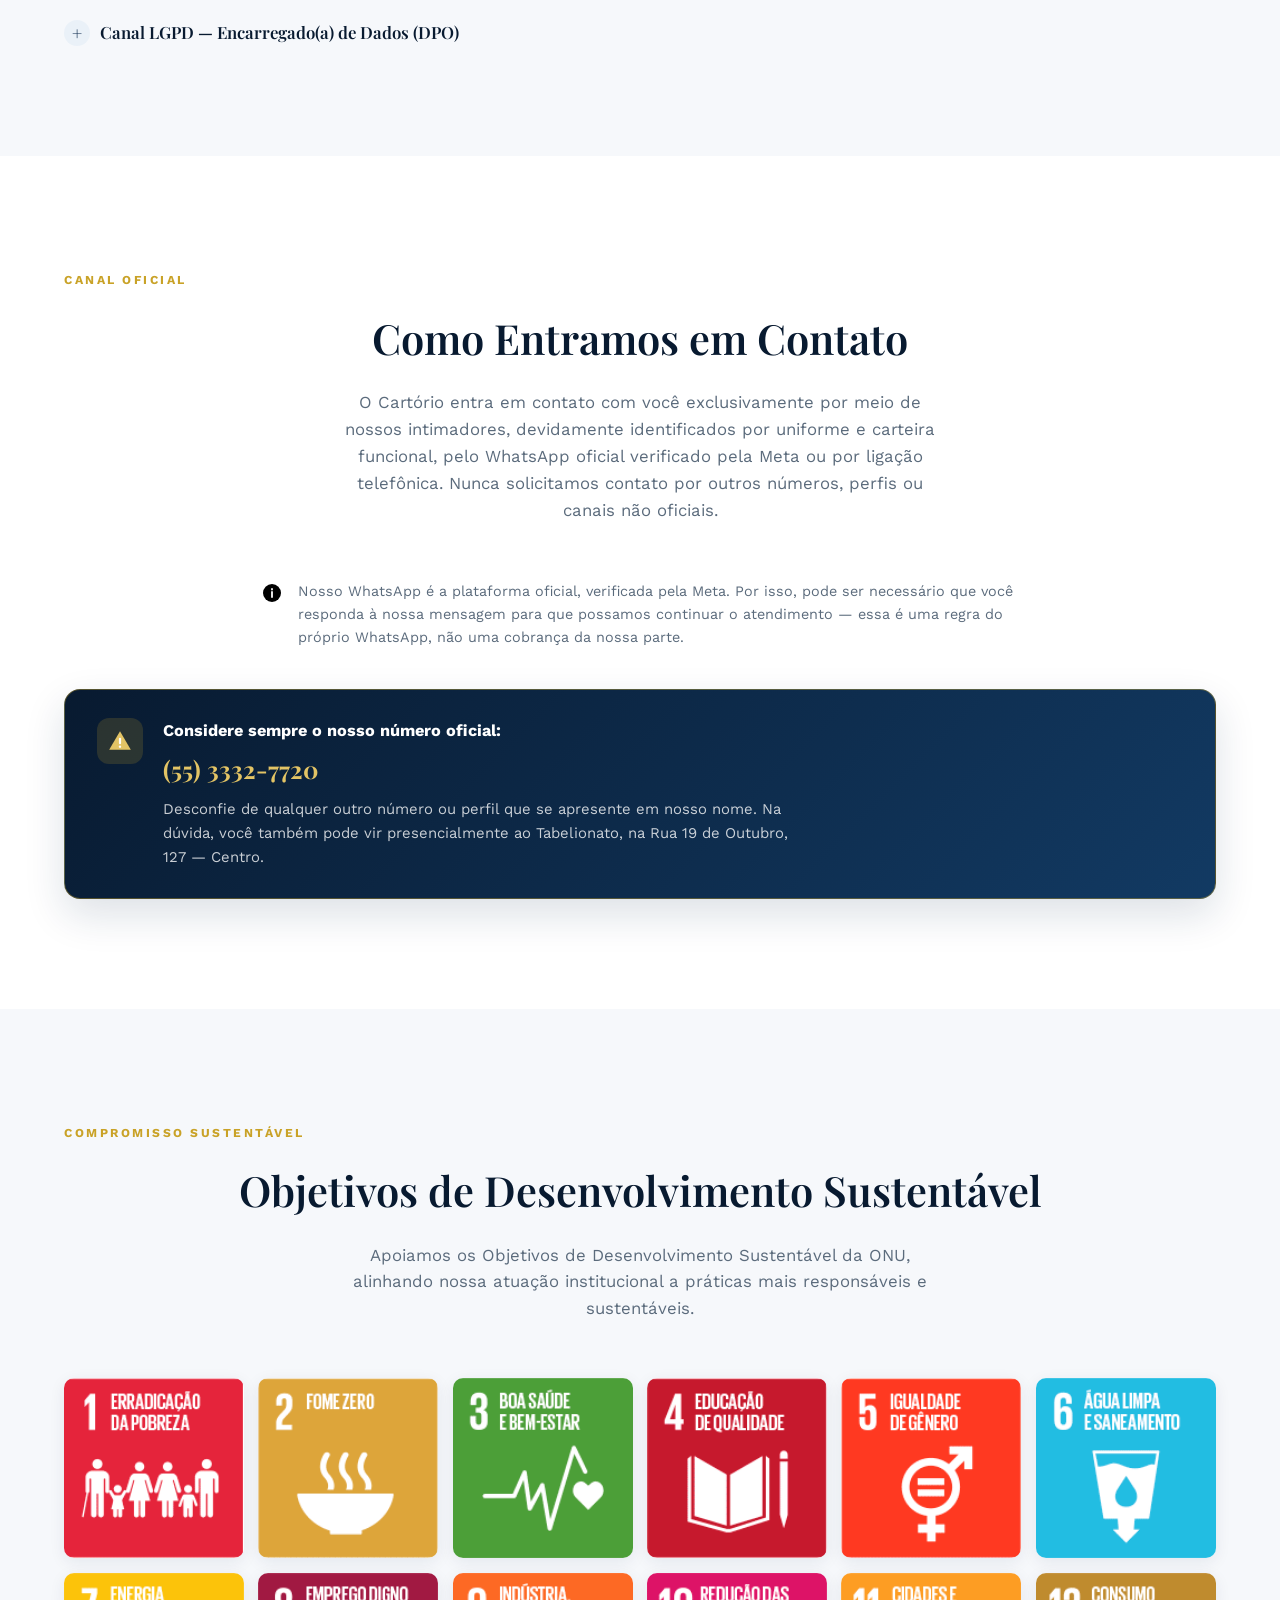
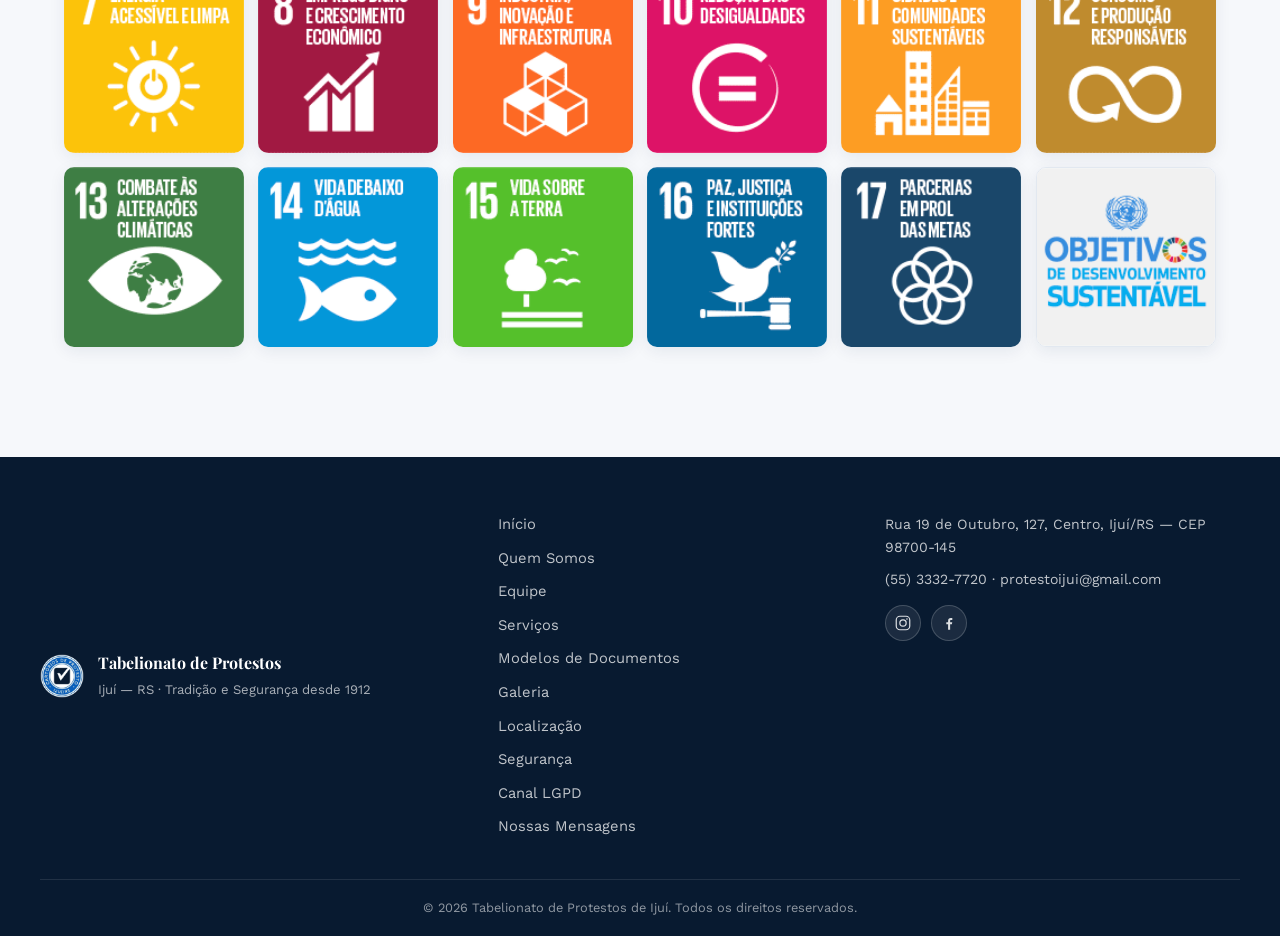
==== commit fd0999f5: "Adiciona serviço de Consulta de Edital Novo card na seção de Serviços linkando para o portal pesquis" ====
--- a/index.html
+++ b/index.html
@@ -316,6 +316,15 @@
           </span>
           <h3>Proposta de Renegociação</h3>
           <p>Devedores e credores podem propor e negociar condições de pagamento de dívidas protestadas.</p>
+        </a>
+
+        <a class="service-card reveal" href="https://www.pesquisaprotesto.com.br/servico/consulta-edital" target="_blank" rel="noopener noreferrer">
+          <span class="service-external" aria-hidden="true">&#8599;</span>
+          <span class="service-icon">
+            <svg viewBox="0 0 24 24" aria-hidden="true"><path d="M4 4h16v13H8l-4 4Z" fill="none" stroke="currentColor" stroke-width="1.6" stroke-linejoin="round"/><path d="M8 9h8M8 12.5h5" stroke="currentColor" stroke-width="1.5" stroke-linecap="round"/></svg>
+          </span>
+          <h3>Consulta de Edital</h3>
+          <p>Consulta de editais de intimação publicados pelo Tabelionato para protestos não entregues pessoalmente.</p>
         </a>
 
       </div>
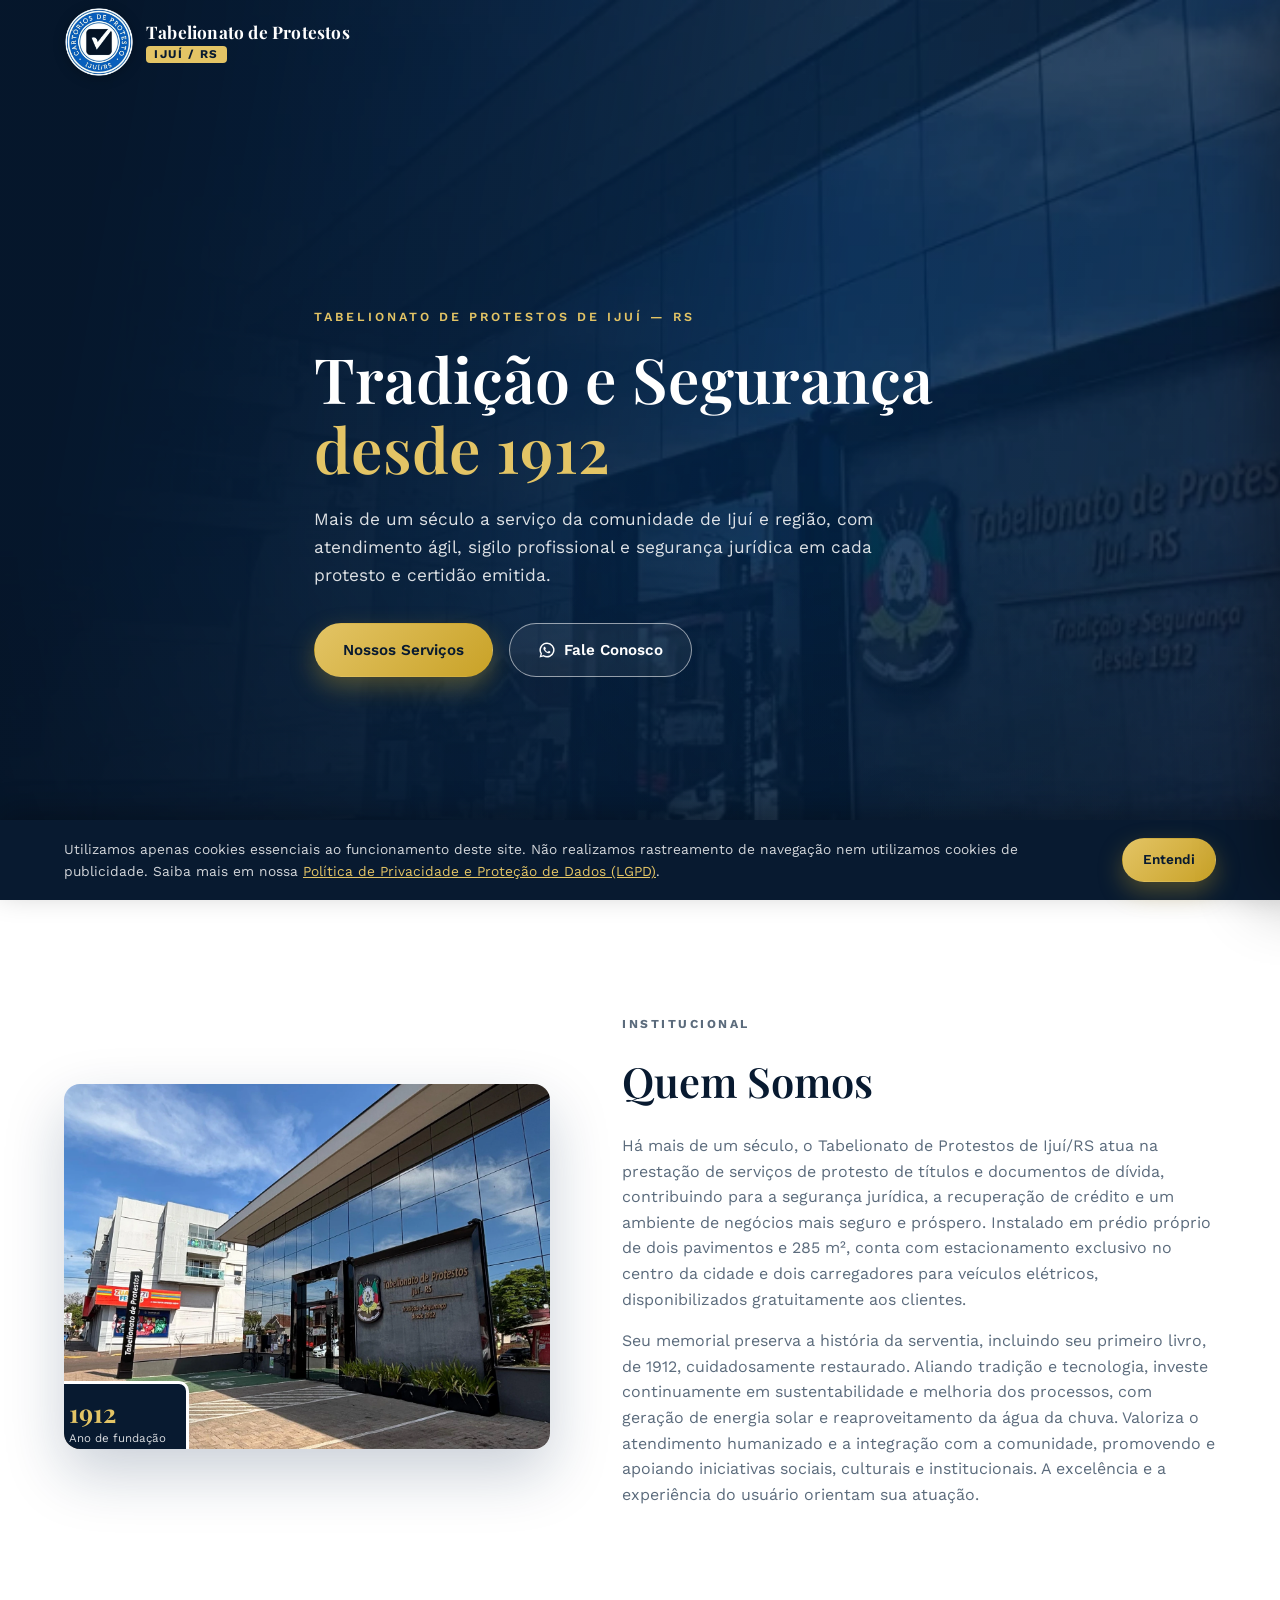
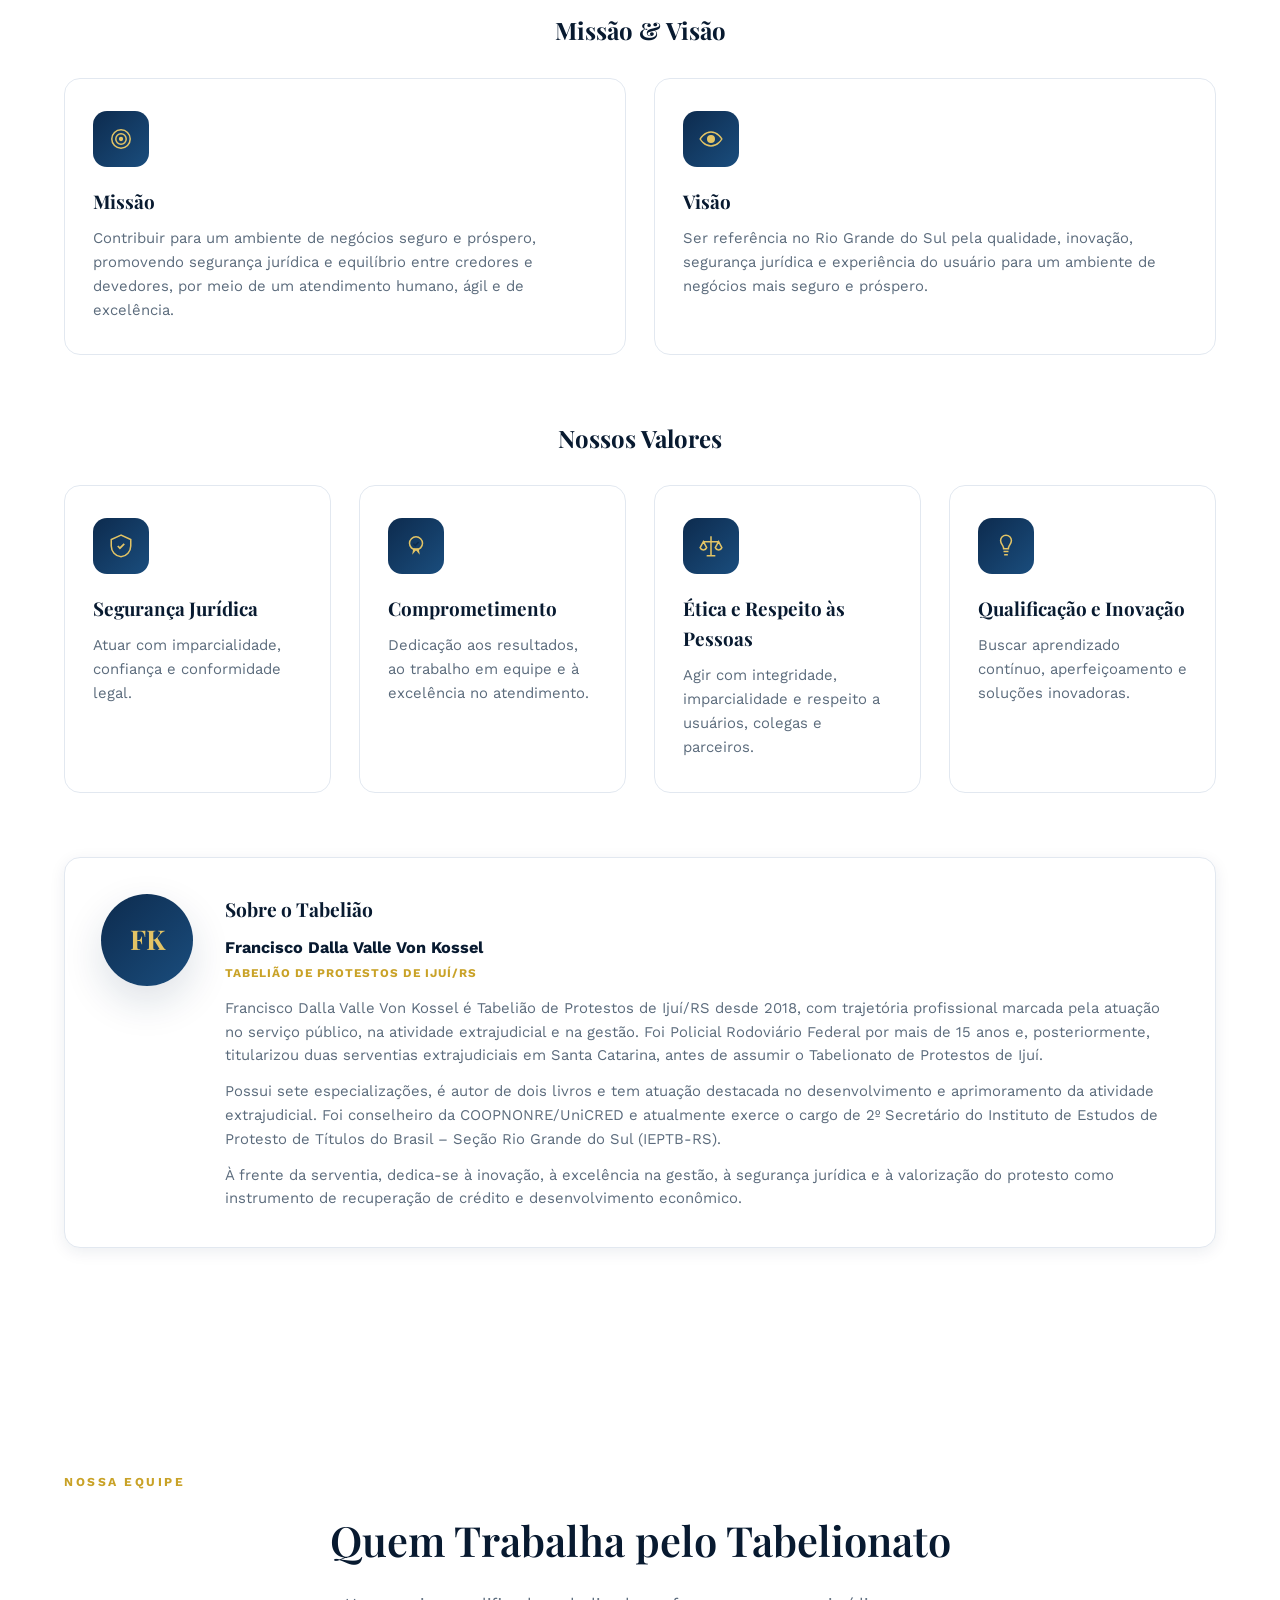
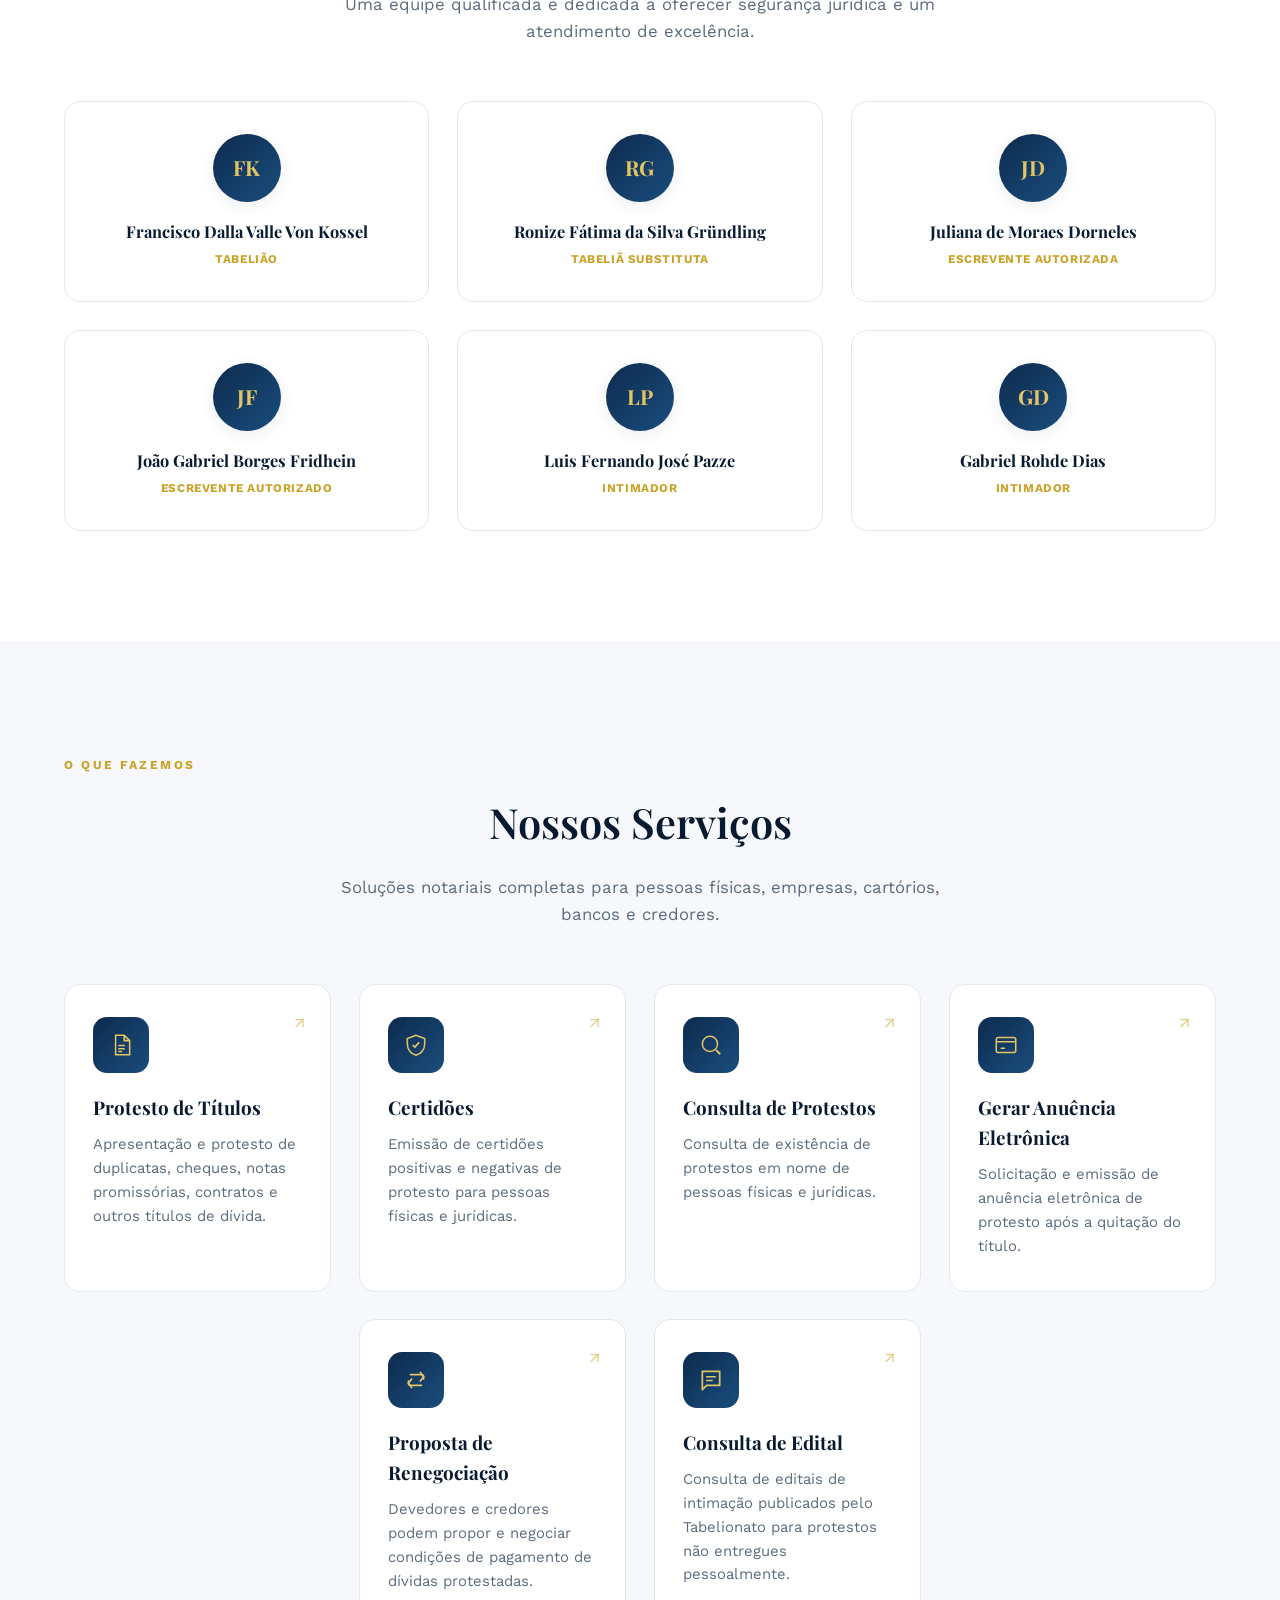
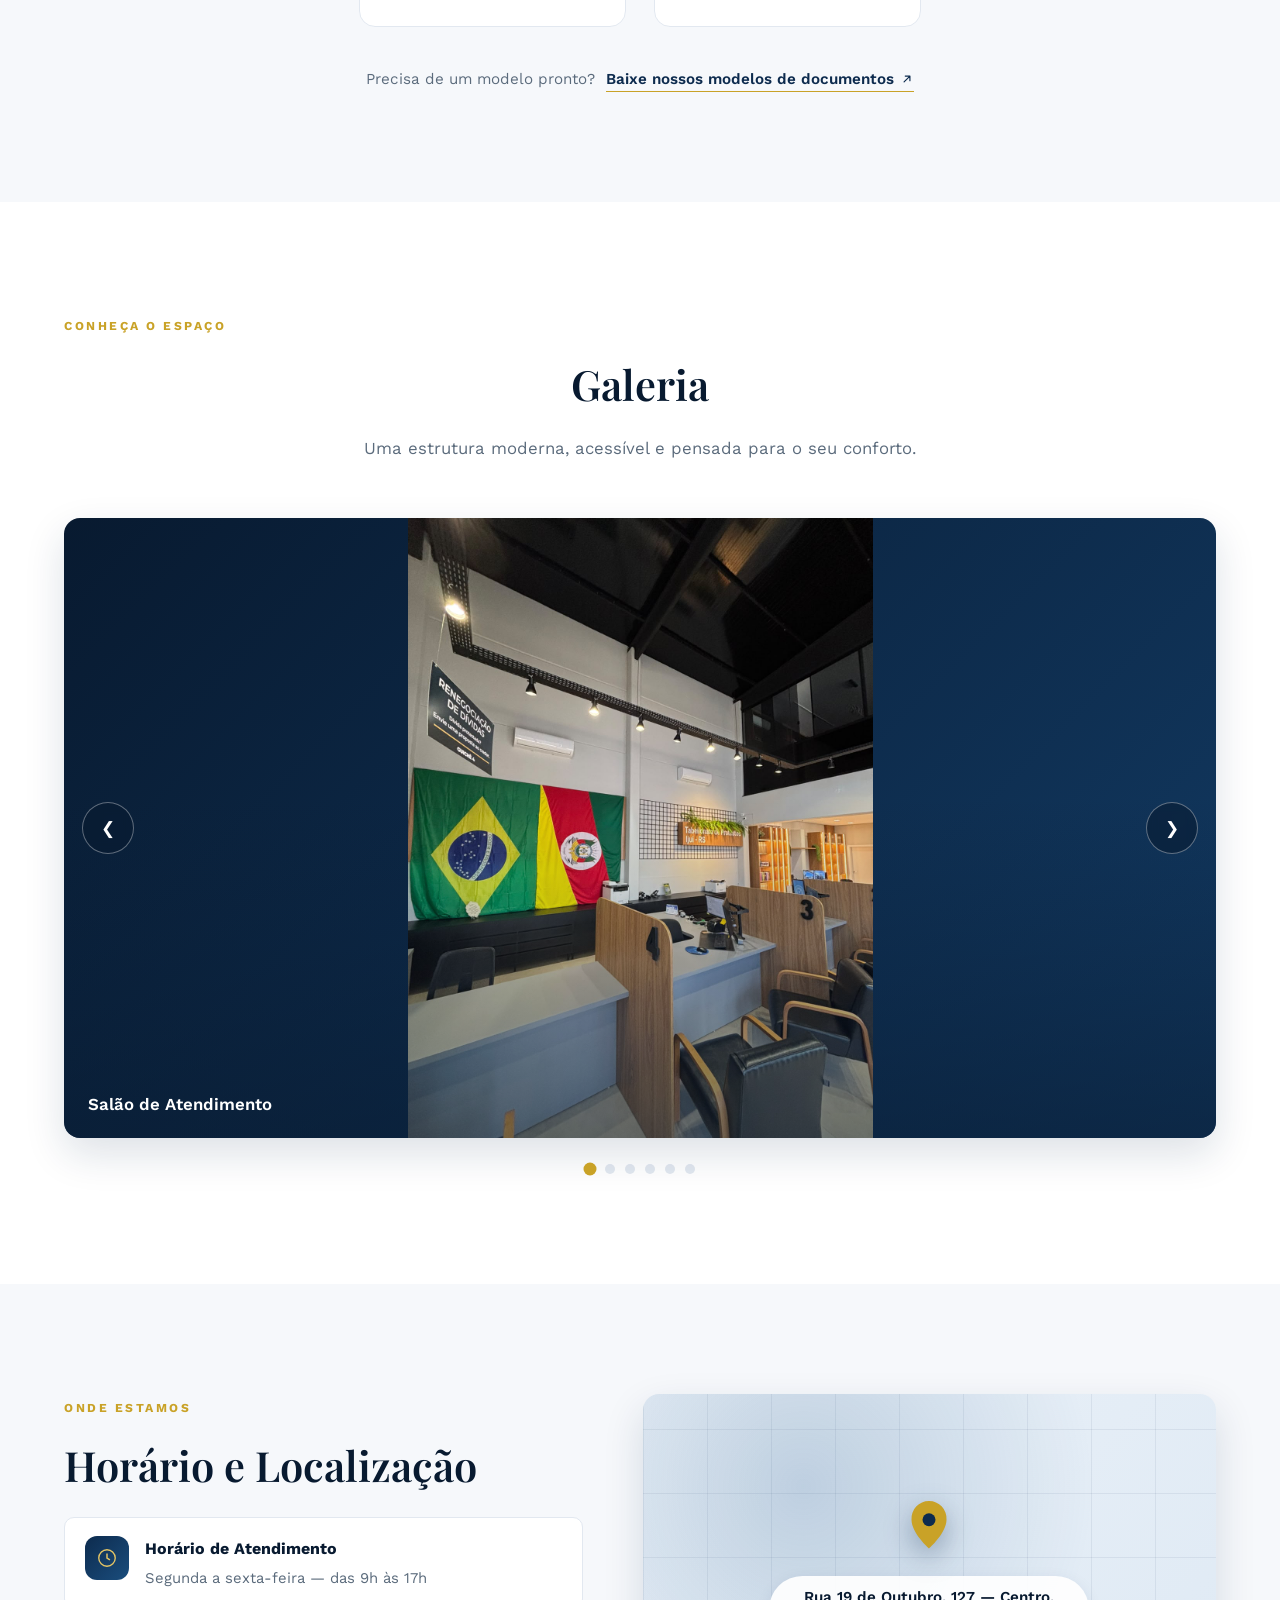
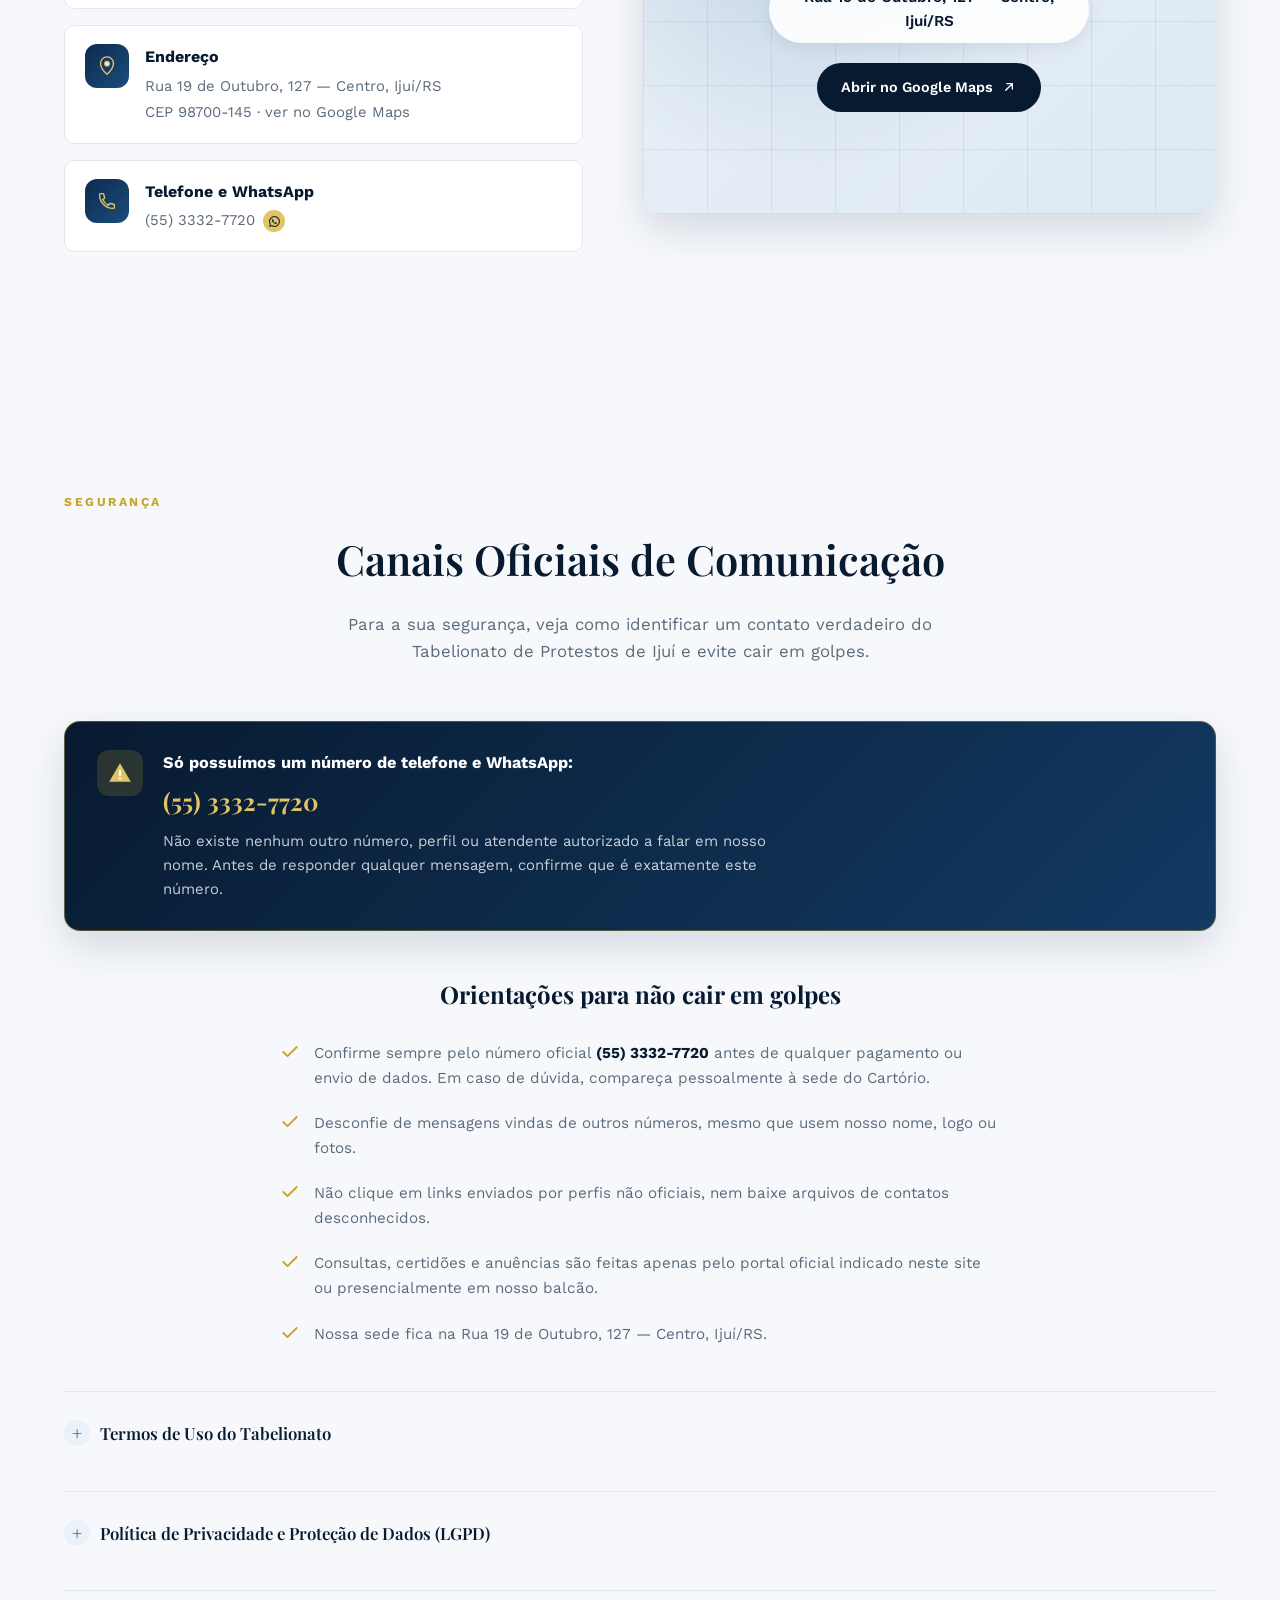
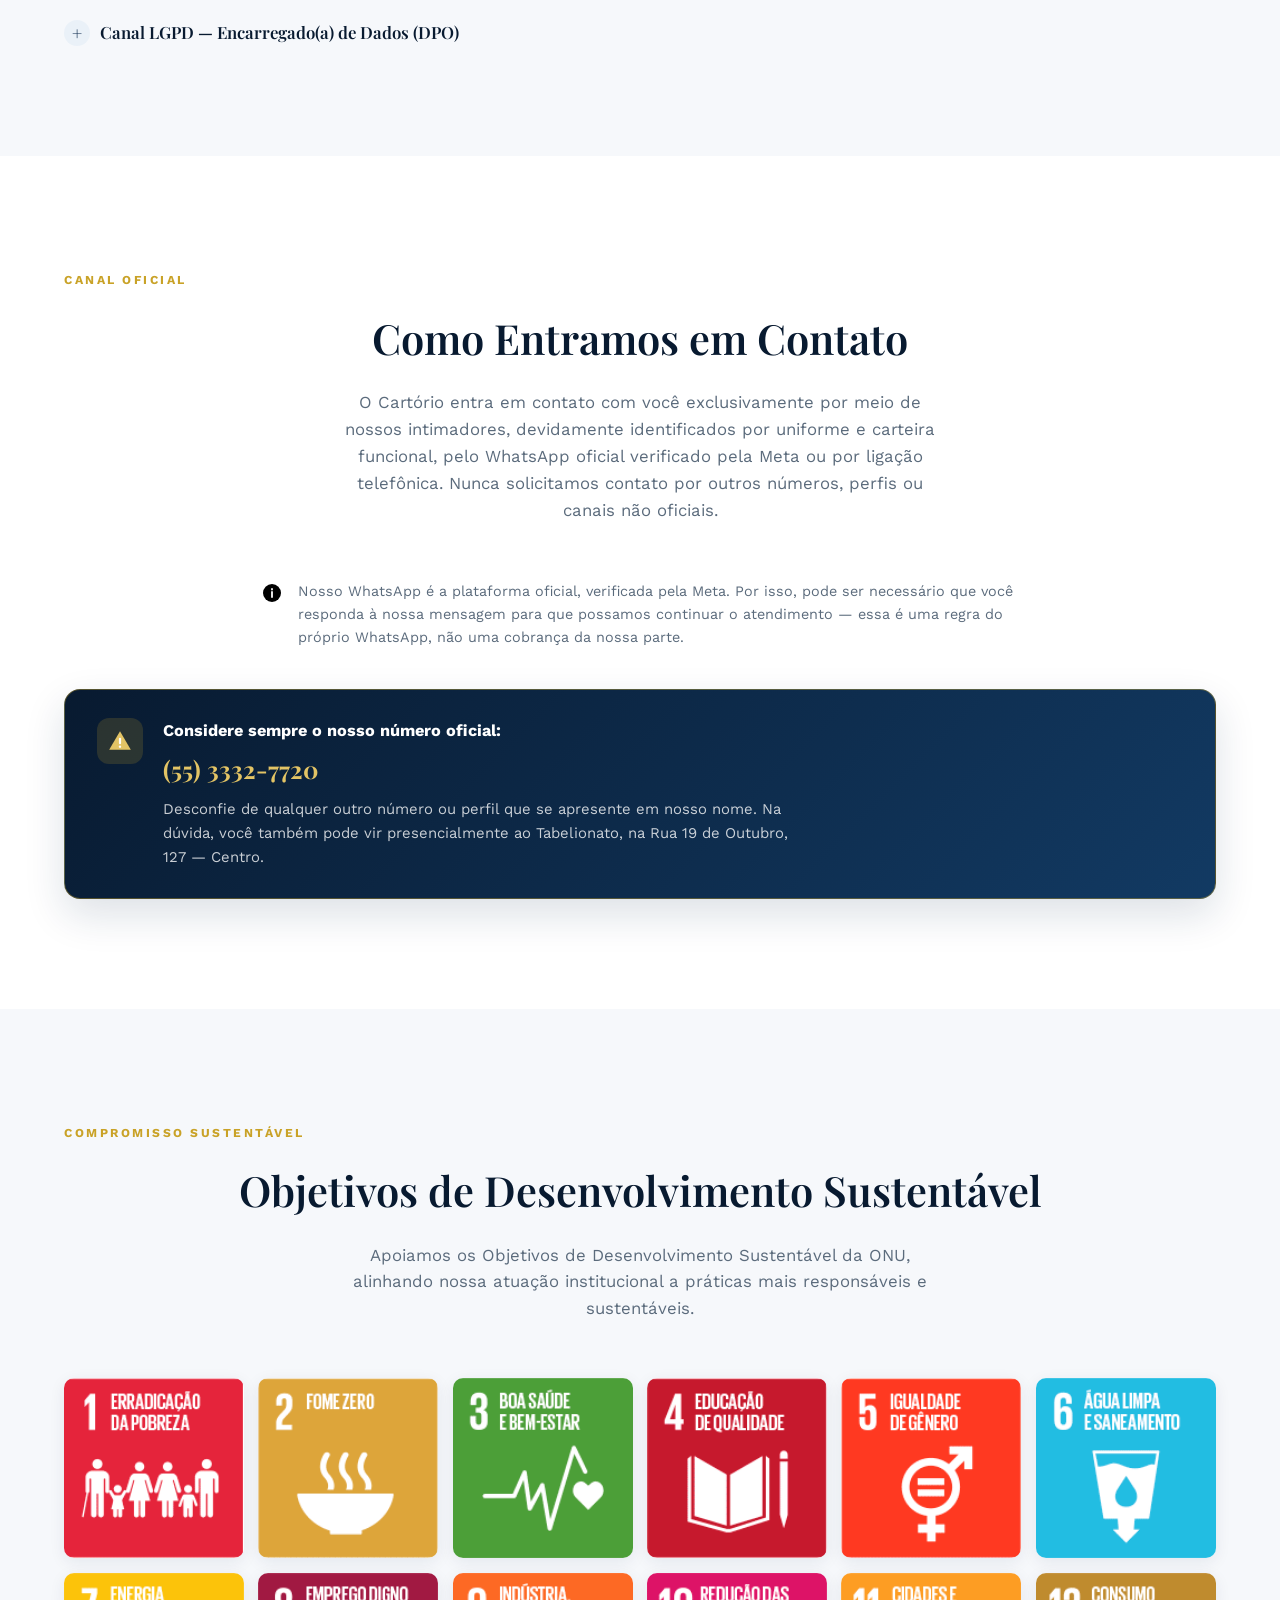
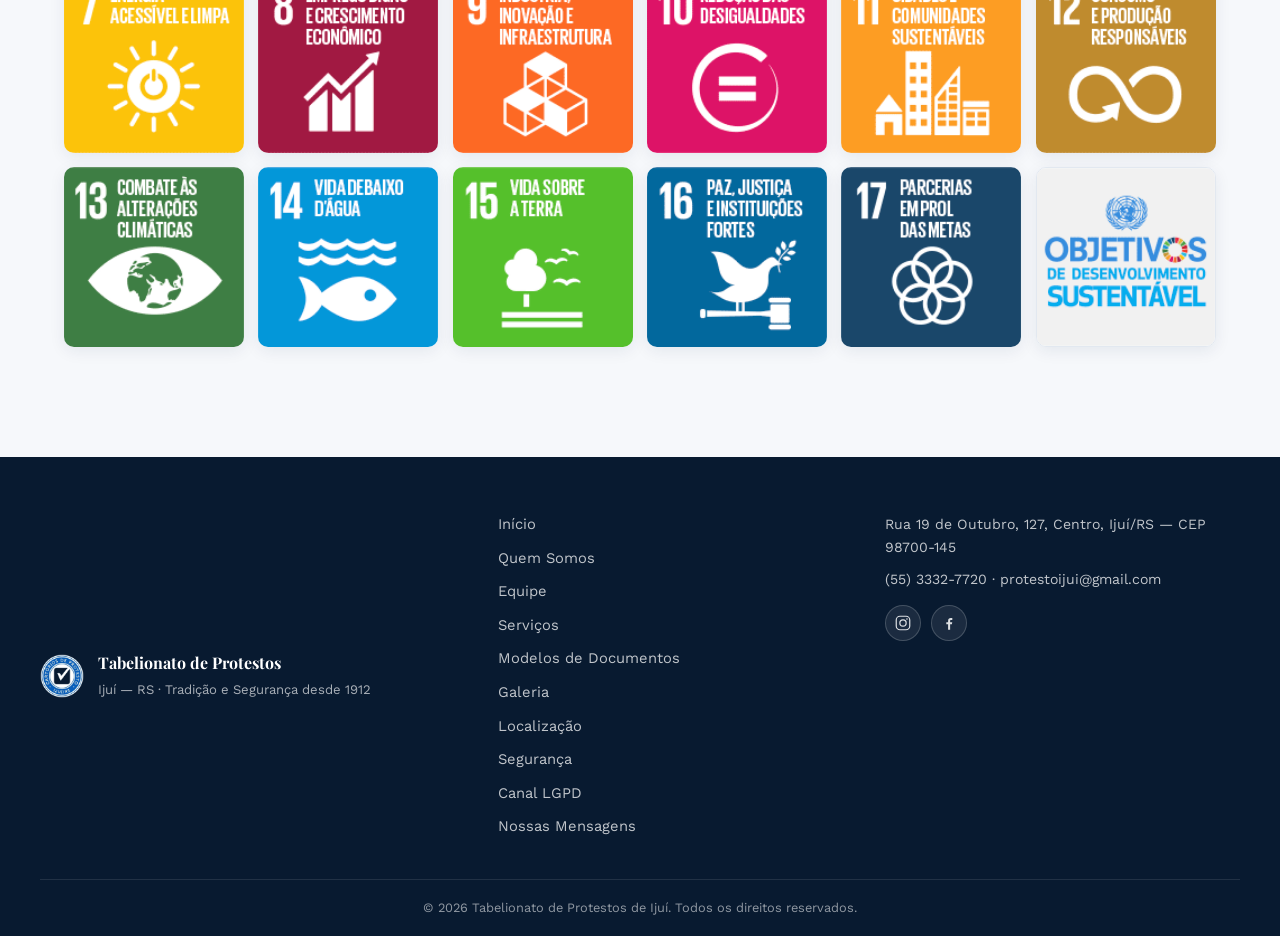
==== commit f68b48b4: "Adiciona ícones de Instagram e Facebook no menu do cabeçalho Ícones posicionados entre o selo PQTA e" ====
--- a/index.html
+++ b/index.html
@@ -61,6 +61,15 @@
     </nav>
 
     <img src="assets/img/selo-pqta-diamante.png" alt="Selo Prêmio Qualidade Total ANOREG — categoria Diamante, conquistado 2 vezes" title="Prêmio Qualidade Total ANOREG — Diamante (2x)" class="pqta-badge float-anim" width="56" height="56">
+
+    <div class="header-social">
+      <a href="https://www.instagram.com/cartorio_de_protesto_ijui/?hl=pt" target="_blank" rel="noopener noreferrer" aria-label="Instagram do Tabelionato de Protestos de Ijuí">
+        <svg viewBox="0 0 24 24" aria-hidden="true"><rect x="3" y="3" width="18" height="18" rx="5" fill="none" stroke="currentColor" stroke-width="1.6"/><circle cx="12" cy="12" r="4.2" fill="none" stroke="currentColor" stroke-width="1.6"/><circle cx="17.3" cy="6.7" r="1.1" fill="currentColor"/></svg>
+      </a>
+      <a href="https://www.facebook.com/share/19nedo6cz8/?mibextid=wwXIfr" target="_blank" rel="noopener noreferrer" aria-label="Facebook do Tabelionato de Protestos de Ijuí">
+        <svg viewBox="0 0 24 24" aria-hidden="true"><path d="M13.5 21v-7.2h2.4l.4-2.8h-2.8V9.2c0-.8.2-1.3 1.4-1.3h1.5V5.4c-.3 0-1.1-.1-2.1-.1-2.1 0-3.5 1.3-3.5 3.6v2.1H8.4v2.8h2.4V21h2.7Z" fill="currentColor"/></svg>
+      </a>
+    </div>
 
     <a href="https://wa.me/555533327720?text=Ol%C3%A1!%20Gostaria%20de%20falar%20com%20o%20Tabelionato%20de%20Protestos%20de%20Iju%C3%AD." target="_blank" rel="noopener noreferrer" class="btn btn-gold btn-small header-cta">
       <svg viewBox="0 0 24 24" class="btn-icon" aria-hidden="true"><path d="M12 2a10 10 0 0 0-8.6 15.1L2 22l5.1-1.3A10 10 0 1 0 12 2Zm0 18.1a8.1 8.1 0 0 1-4.1-1.1l-.3-.2-3 .8.8-2.9-.2-.3A8.1 8.1 0 1 1 12 20.1Zm4.4-6.1c-.2-.1-1.4-.7-1.6-.8-.2-.1-.4-.1-.6.1-.2.2-.6.8-.8 1-.1.2-.3.2-.5.1-.2-.1-1-.4-1.9-1.2-.7-.6-1.2-1.4-1.3-1.6-.1-.2 0-.4.1-.5l.4-.4c.1-.1.2-.3.2-.4.1-.1 0-.3 0-.4l-.7-1.7c-.2-.4-.4-.4-.6-.4h-.5c-.2 0-.4.1-.6.3-.2.2-.8.8-.8 1.9 0 1.1.8 2.2.9 2.4.1.2 1.6 2.5 3.9 3.4.5.2 1 .4 1.3.5.5.2 1 .1 1.4.1.4-.1 1.4-.6 1.6-1.1.2-.5.2-1 .1-1.1-.1-.1-.2-.1-.4-.2Z"/></svg>
--- a/css/styles.css
+++ b/css/styles.css
@@ -277,6 +277,21 @@
 }
 .pqta-badge:hover { transform: scale(1.1); }
 
+.header-social { display: flex; gap: 8px; flex-shrink: 0; }
+.header-social a {
+  display: inline-flex;
+  align-items: center;
+  justify-content: center;
+  width: 30px; height: 30px;
+  border-radius: 50%;
+  background: rgba(255,255,255,.08);
+  border: 1px solid rgba(255,255,255,.18);
+  color: #fff;
+  transition: background-color .2s var(--ease), color .2s var(--ease), transform .2s var(--ease);
+}
+.header-social a:hover { background: var(--gold-light); color: var(--navy-950); transform: translateY(-2px); }
+.header-social svg { width: 15px; height: 15px; }
+
 .header-cta { flex-shrink: 0; white-space: nowrap; margin-left: 6px; }
 
 .nav-toggle {
@@ -1178,7 +1193,7 @@
 }
 
 /* ---------- mobile nav ---------- */
-@media (max-width: 1260px) {
+@media (max-width: 1380px) {
   .main-nav {
     position: fixed;
     top: 0; right: 0;
@@ -1195,6 +1210,7 @@
   .nav-link { font-size: 1.05rem; }
   .header-cta { display: none; }
   .pqta-badge { display: none; }
+  .header-social { display: none; }
   .nav-toggle { display: flex; }
 
   .nav-caret { display: none; }
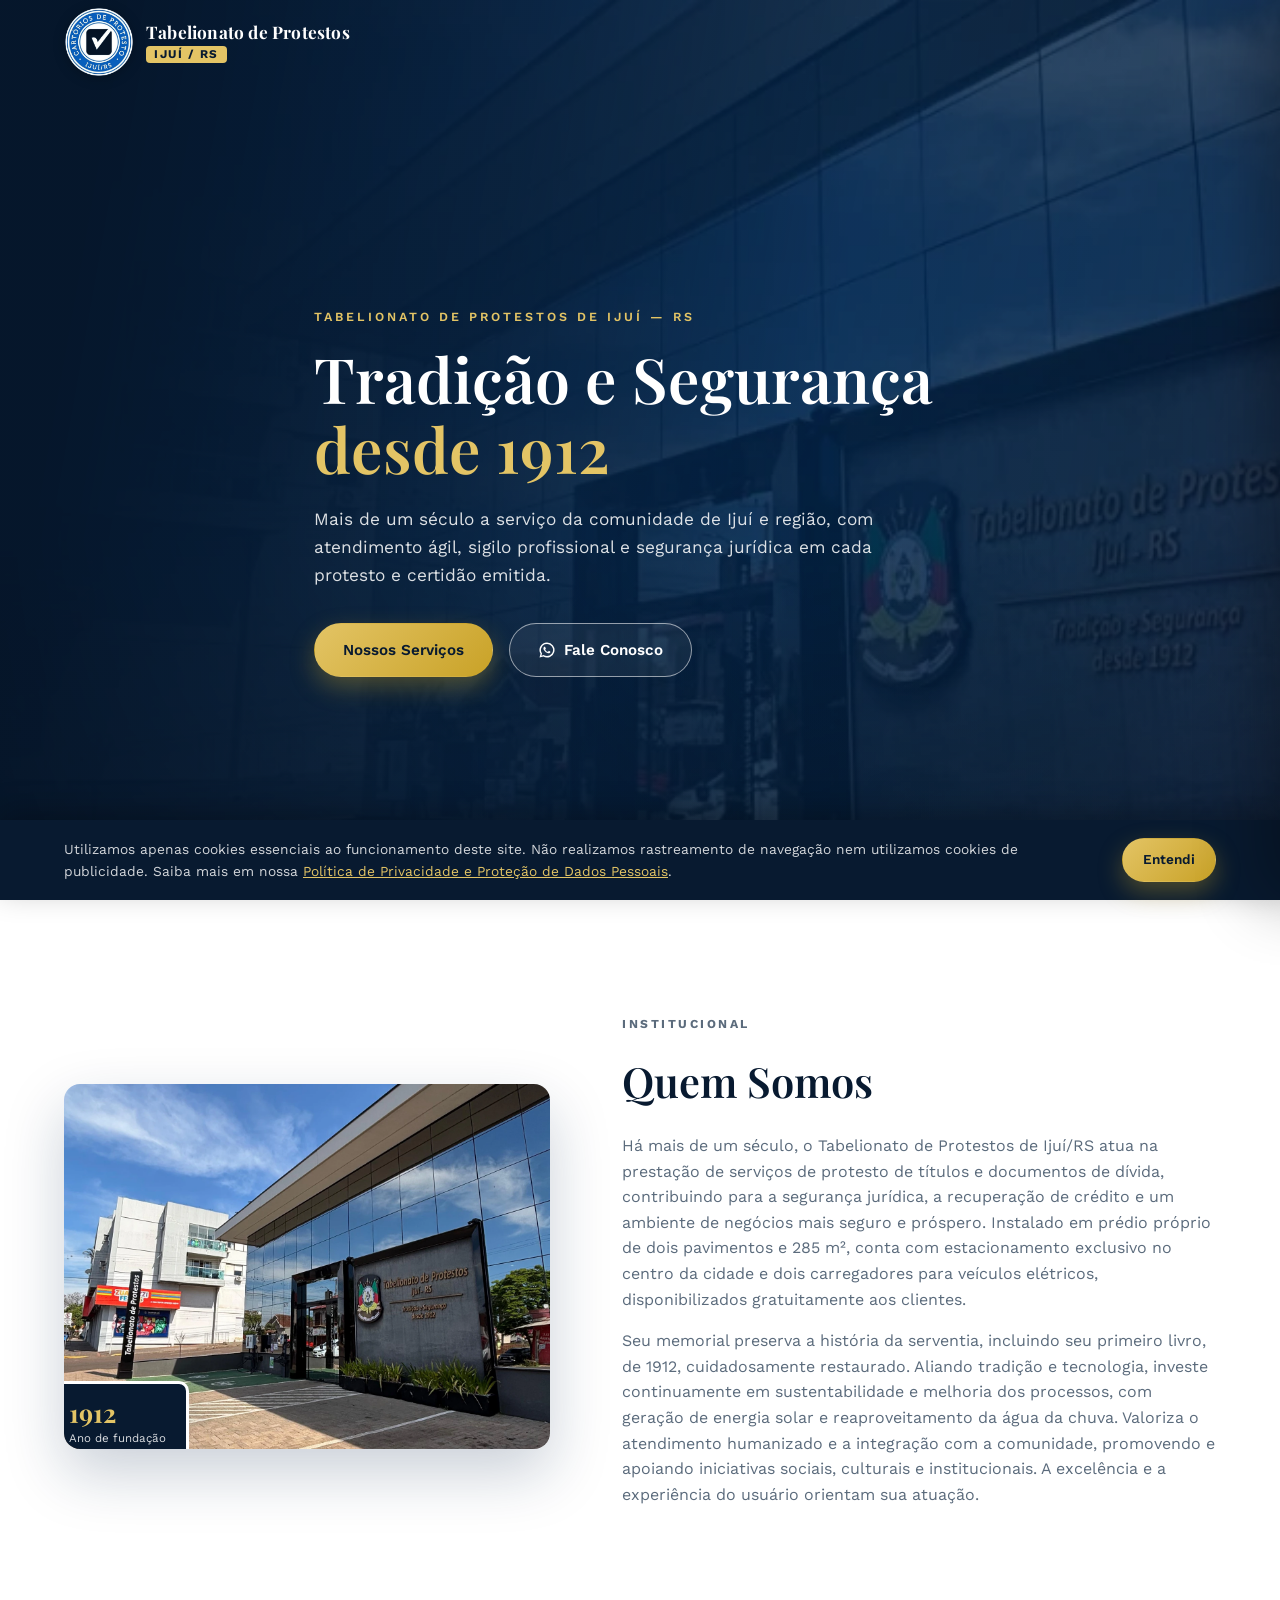
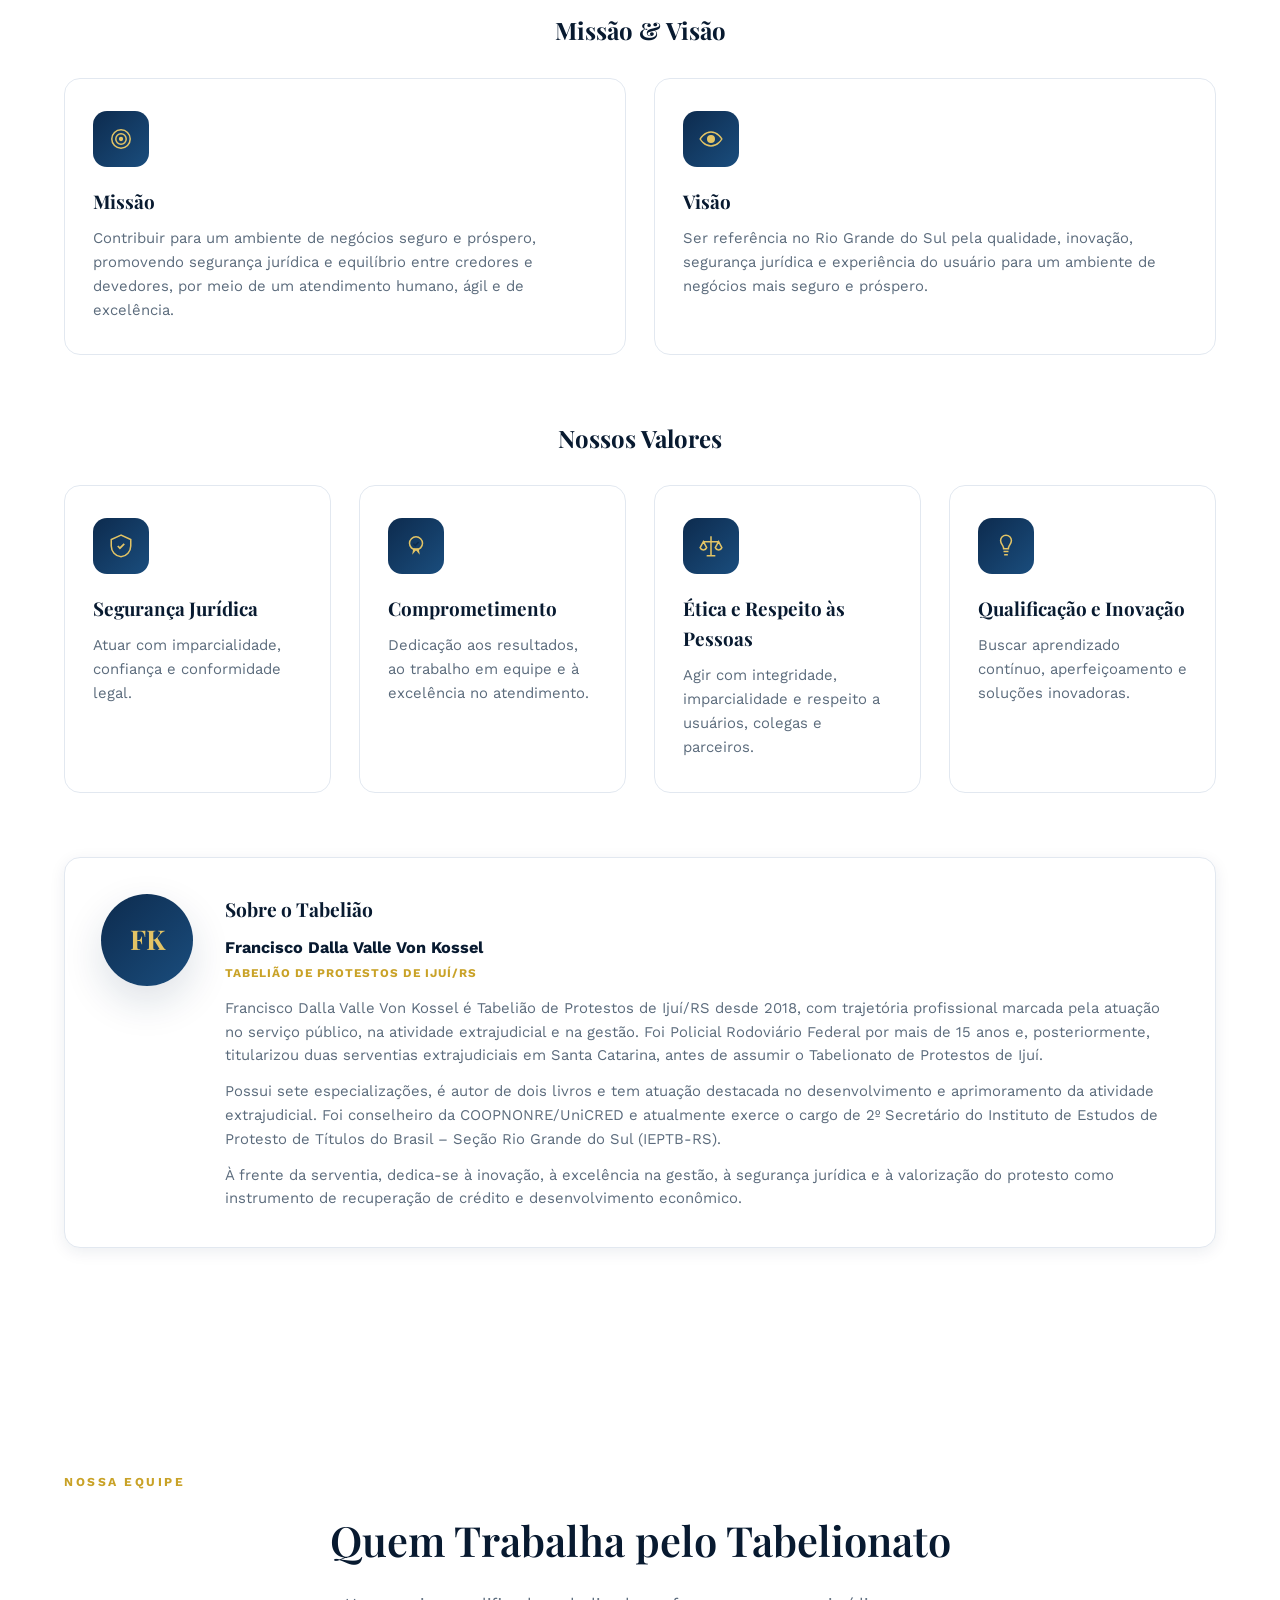
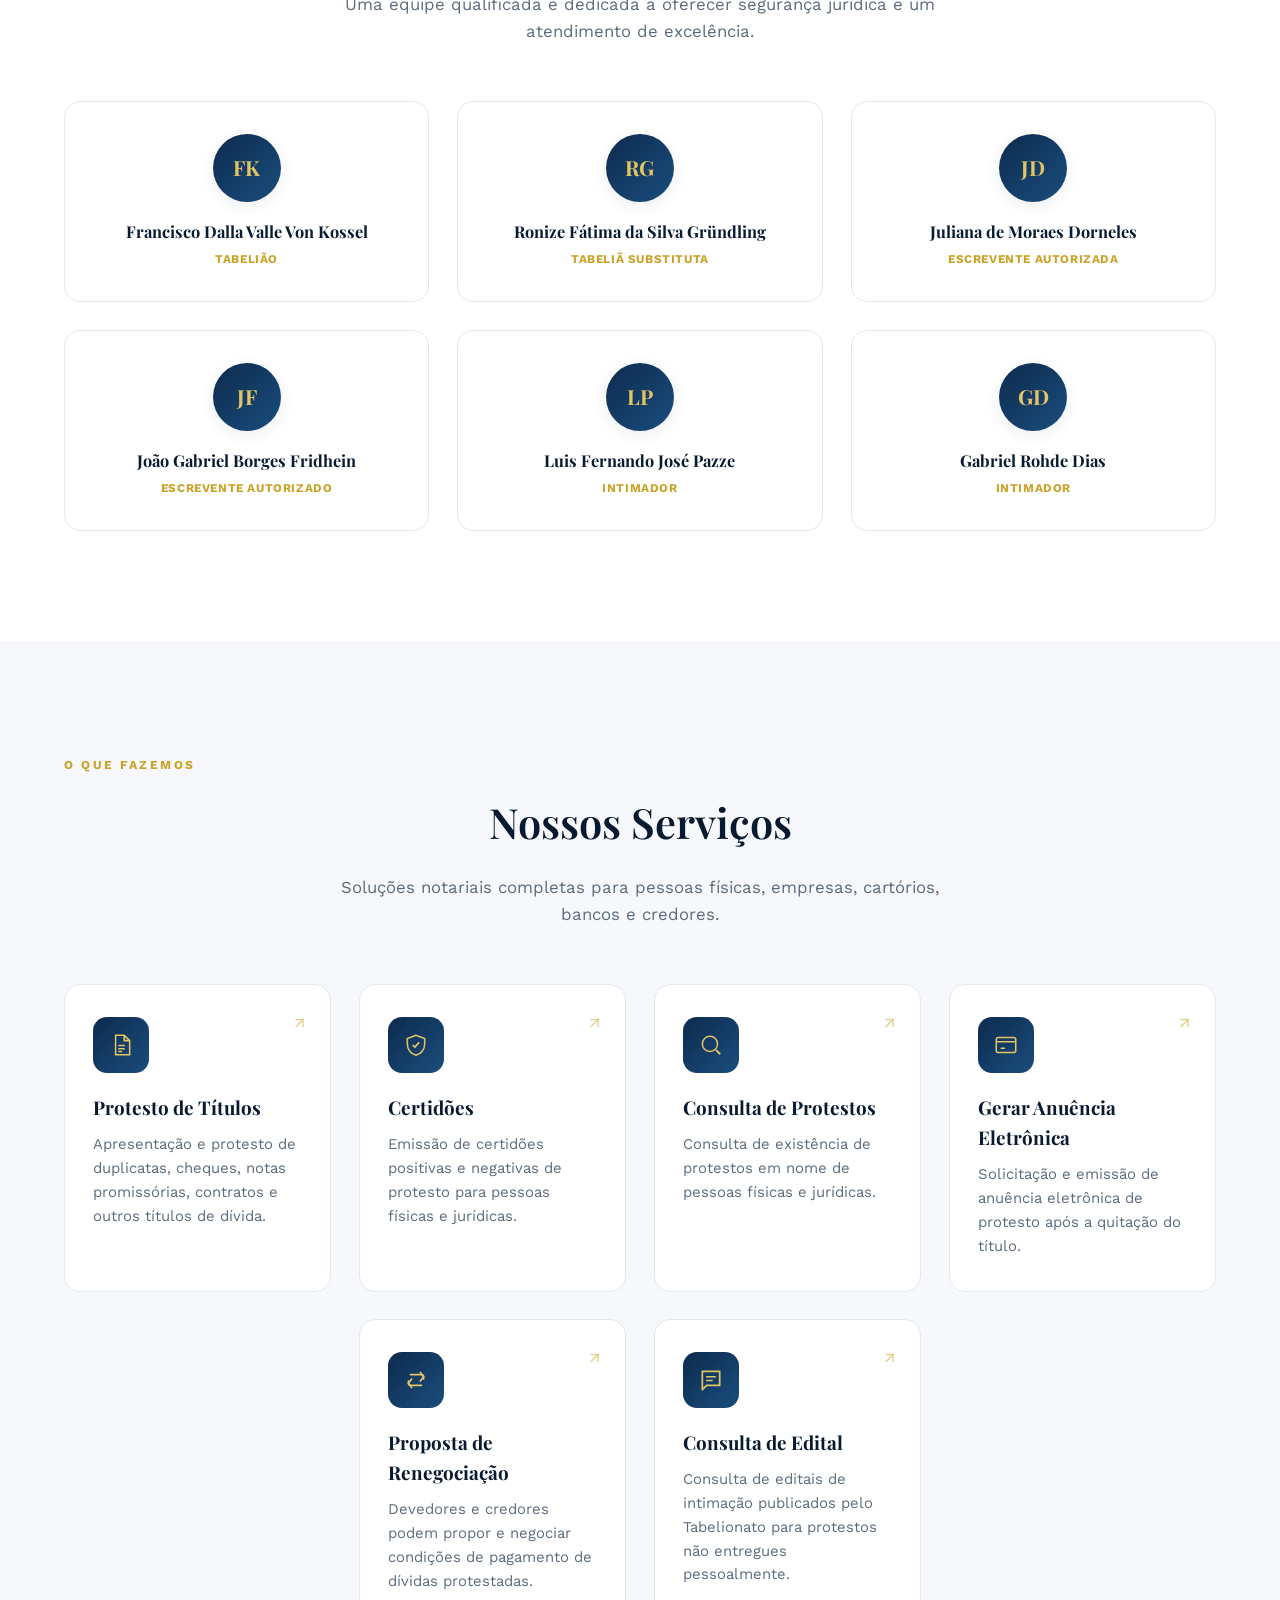
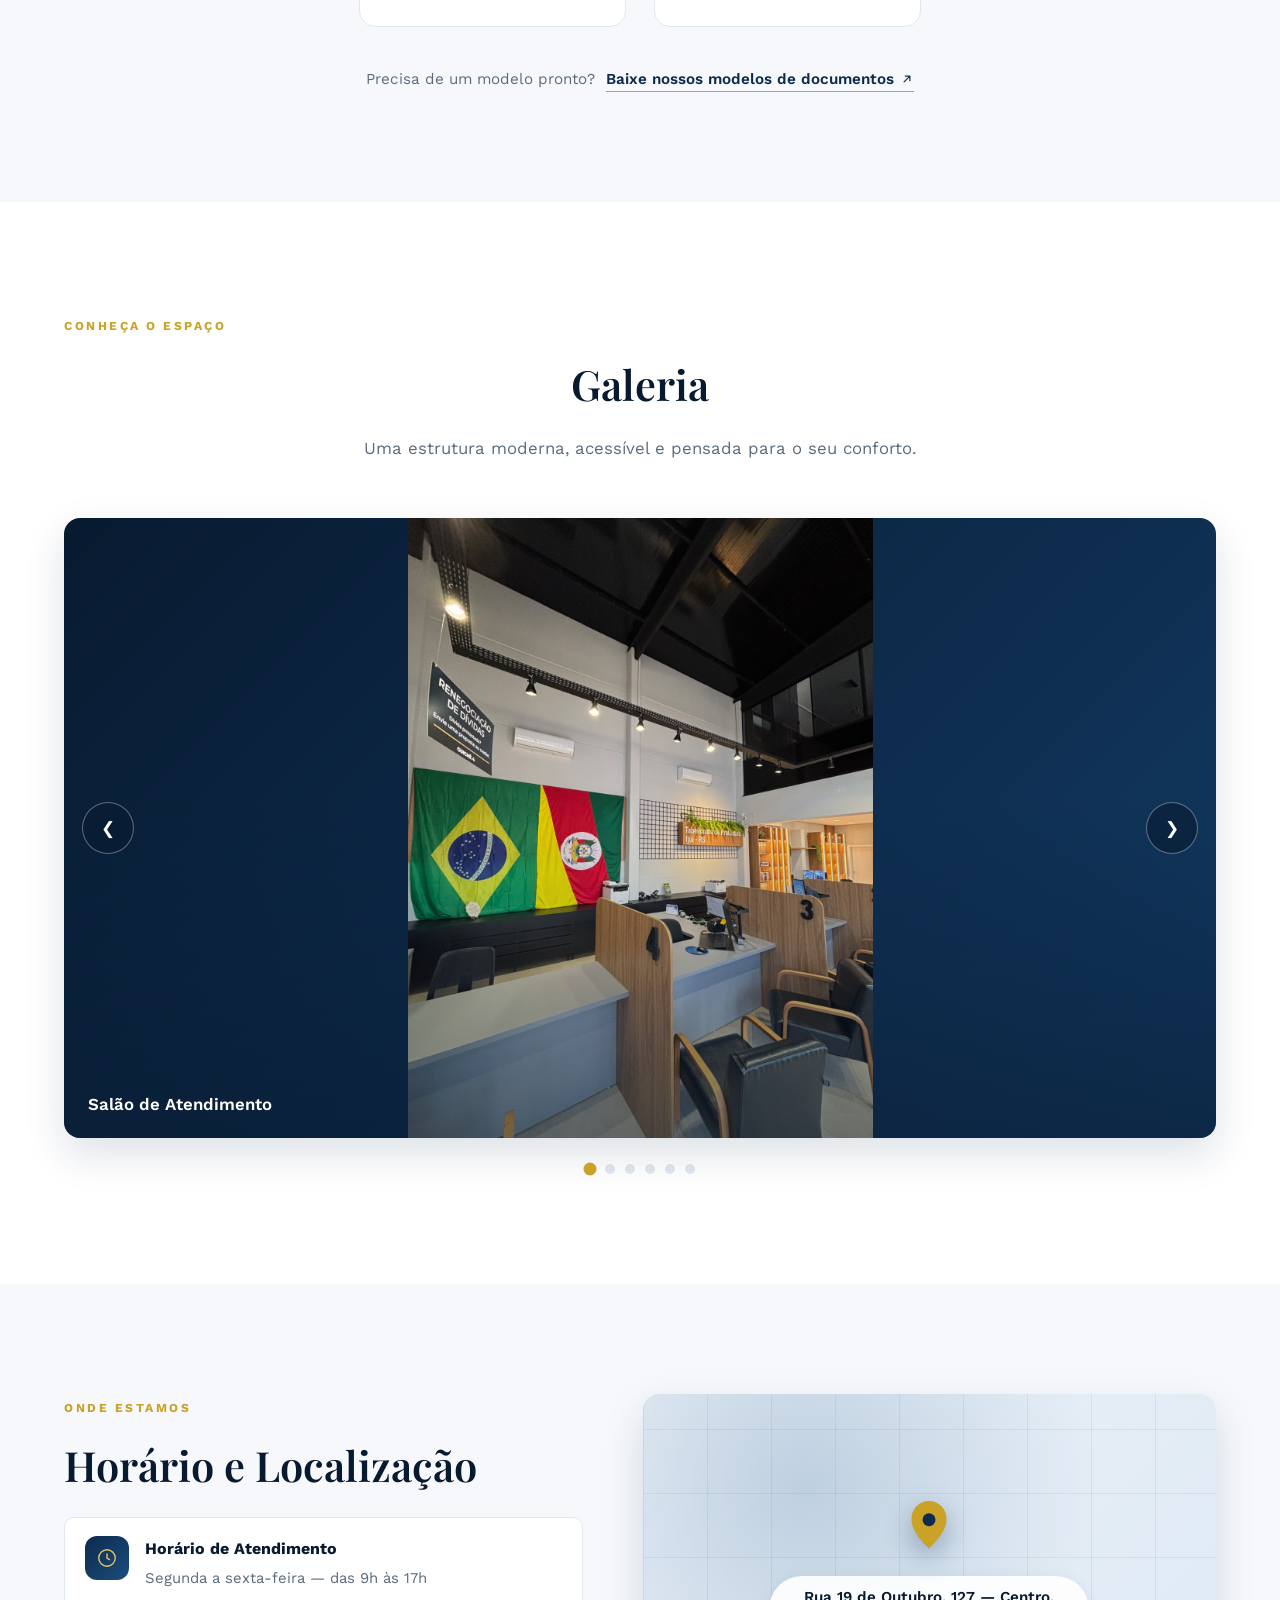
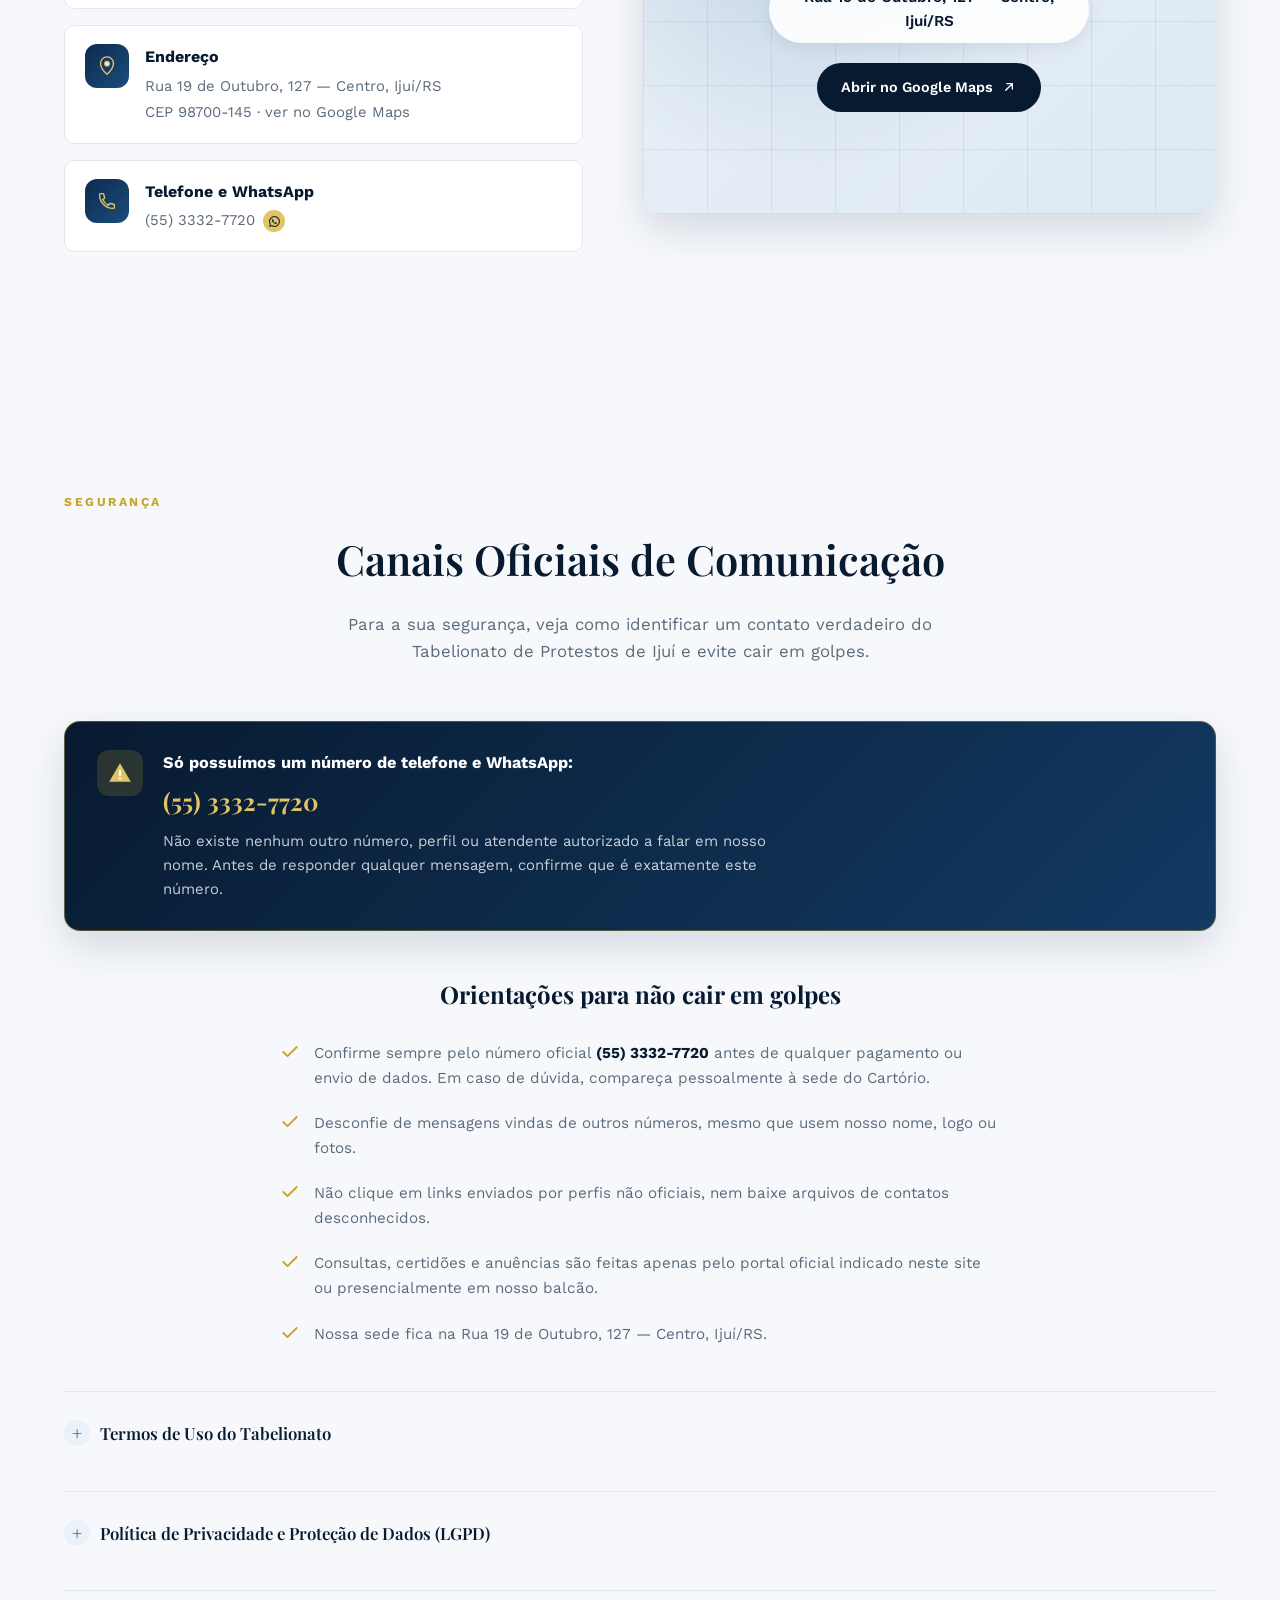
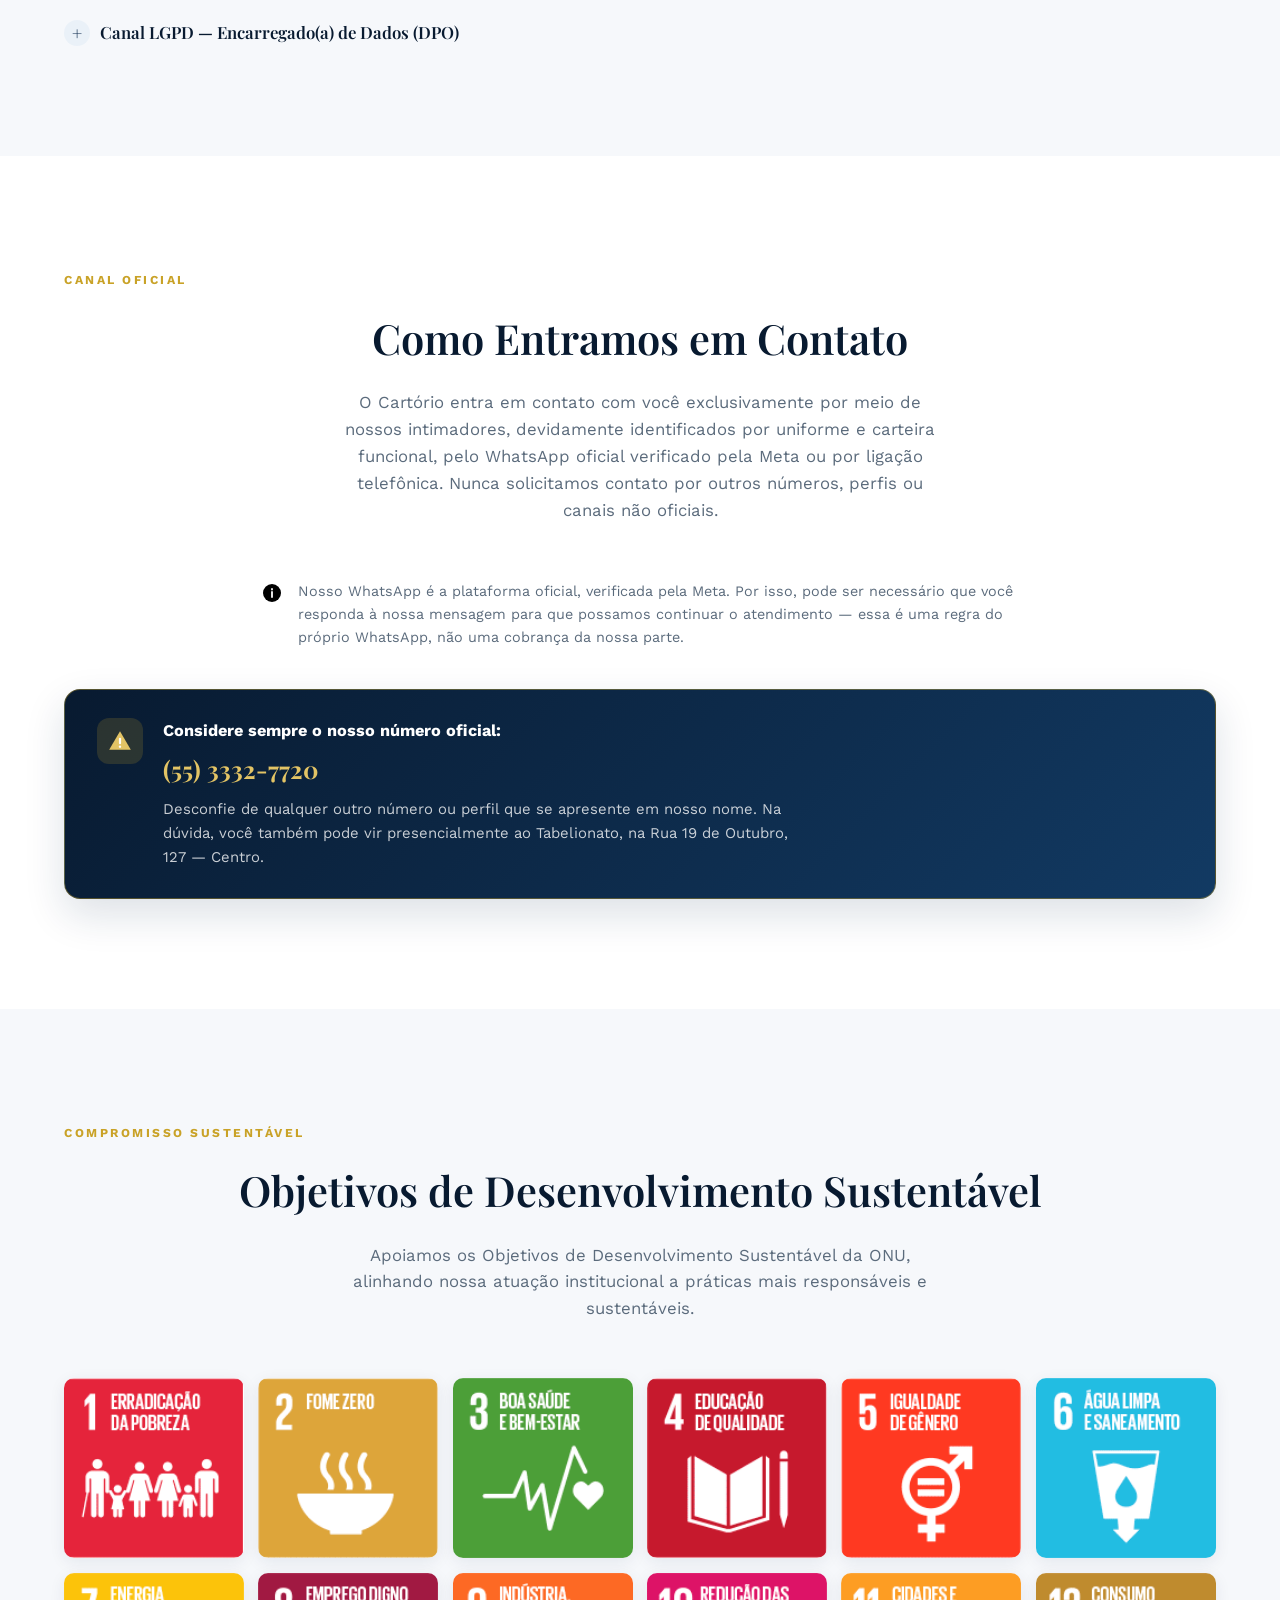
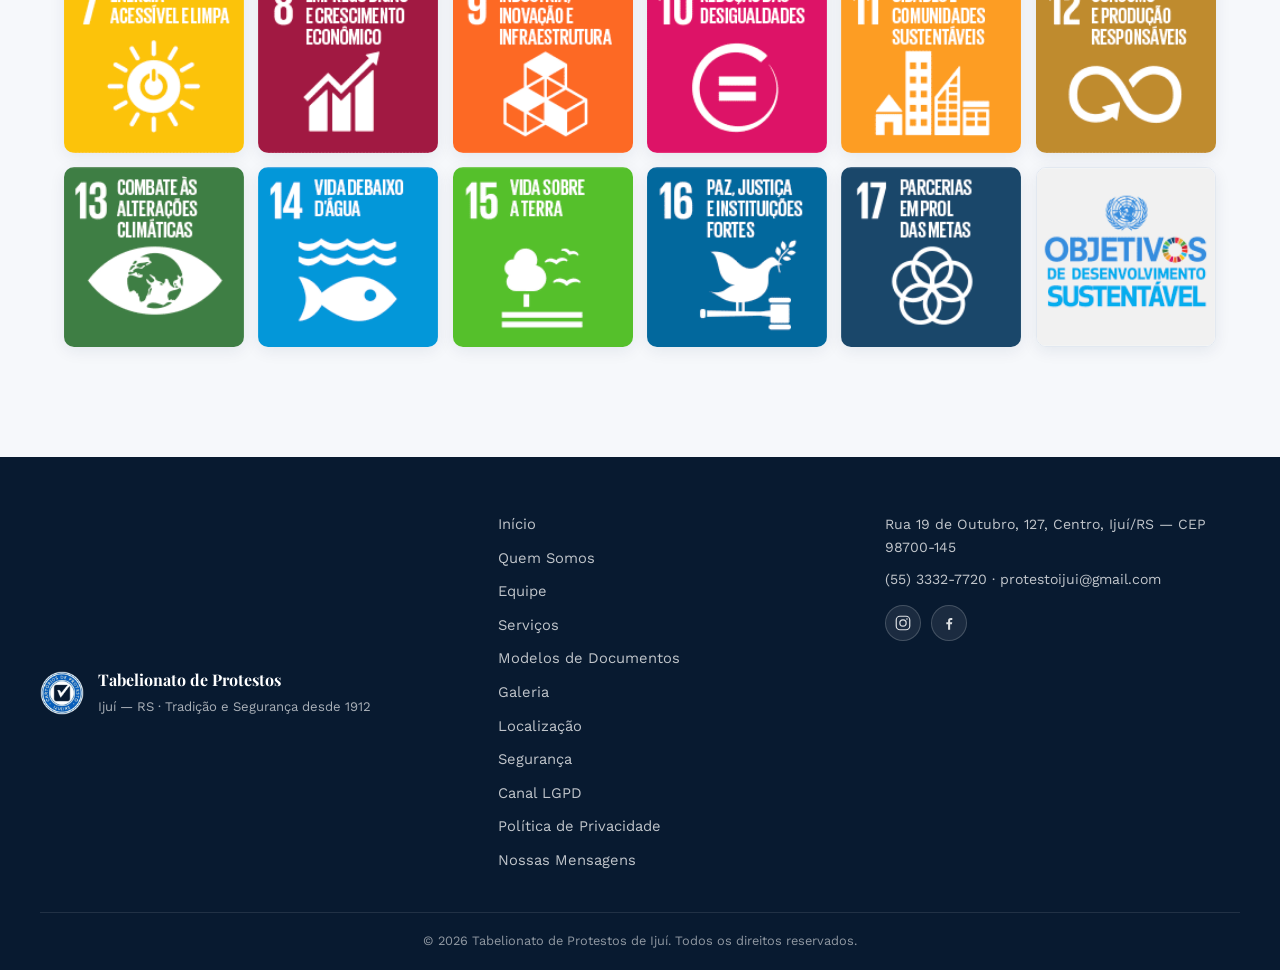
==== commit e8549170: "Adiciona página completa de Política de Privacidade e Proteção de Dados Nova página politica-privaci" ====
--- a/index.html
+++ b/index.html
@@ -576,6 +576,10 @@
             indevido. Esta política pode ser atualizada periodicamente para refletir
             mudanças legais ou operacionais, permanecendo sempre disponível nesta página.
           </p>
+          <p>
+            Para o texto completo da nossa política, consulte a
+            <a href="politica-privacidade.html">Política de Privacidade e Proteção de Dados Pessoais</a>.
+          </p>
         </div>
       </details>
 
@@ -697,6 +701,7 @@
       <a href="#localizacao">Localização</a>
       <a href="#seguranca">Segurança</a>
       <a href="#canal-lgpd">Canal LGPD</a>
+      <a href="politica-privacidade.html">Política de Privacidade</a>
       <a href="#mensagens">Nossas Mensagens</a>
     </nav>
 
@@ -738,7 +743,7 @@
     <p>
       Utilizamos apenas cookies essenciais ao funcionamento deste site. Não realizamos
       rastreamento de navegação nem utilizamos cookies de publicidade. Saiba mais em nossa
-      <a href="#seguranca">Política de Privacidade e Proteção de Dados (LGPD)</a>.
+      <a href="politica-privacidade.html">Política de Privacidade e Proteção de Dados Pessoais</a>.
     </p>
     <button class="btn btn-gold btn-small" id="cookieAccept">Entendi</button>
   </div>
--- a/css/styles.css
+++ b/css/styles.css
@@ -1009,9 +1009,32 @@
 .terms[open] summary::before { content: '\2212'; transform: rotate(180deg); }
 .terms-body { padding: 18px 2px 0 36px; max-width: 760px; }
 .terms-body p { color: var(--muted); margin: 0 0 14px; font-size: .93rem; }
+.terms-body a { color: var(--navy-800); text-decoration: underline; }
 .terms-list { margin: 0 0 14px; padding-left: 22px; color: var(--muted); font-size: .93rem; }
 .terms-list li { list-style-type: upper-roman; margin-bottom: 8px; }
 .terms-list li:last-child { margin-bottom: 0; }
+
+/* ---------- long-form legal content (privacy policy page) ---------- */
+.legal-meta { color: var(--muted); font-size: .95rem; }
+.legal-meta strong { color: var(--navy-950); }
+.legal-content {
+  max-width: 760px;
+  margin: 56px auto 0;
+  color: var(--muted);
+}
+.legal-content h2 {
+  font-family: var(--font-head);
+  font-size: 1.25rem;
+  color: var(--navy-950);
+  font-weight: 600;
+  margin: 40px 0 14px;
+}
+.legal-content h2:first-child { margin-top: 0; }
+.legal-content p { margin: 0 0 14px; line-height: 1.75; font-size: .96rem; }
+.legal-content ul { margin: 0 0 14px; padding-left: 22px; }
+.legal-content li { margin-bottom: 8px; line-height: 1.7; font-size: .96rem; }
+.legal-content strong { color: var(--navy-950); }
+.legal-content a { color: var(--navy-800); text-decoration: underline; }
 
 /* ---------- mensagens oficiais ---------- */
 .msg-note {
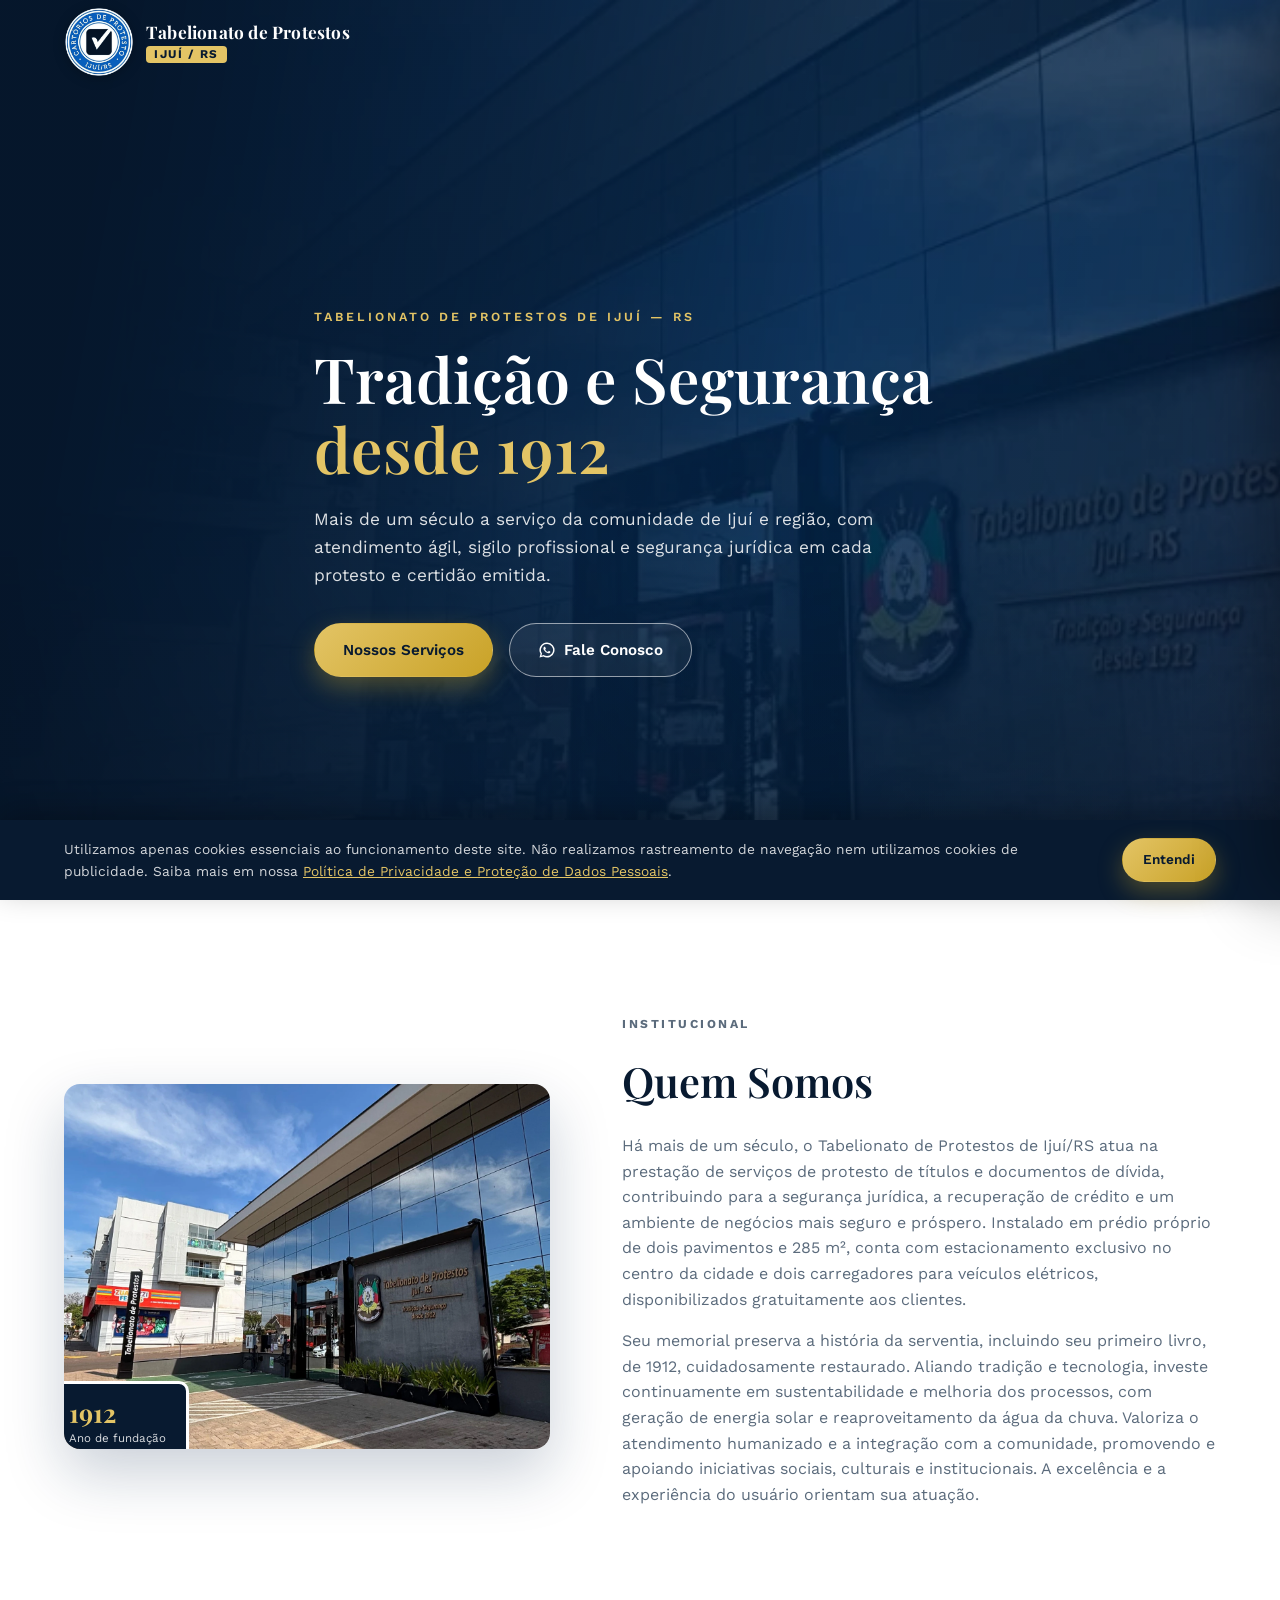
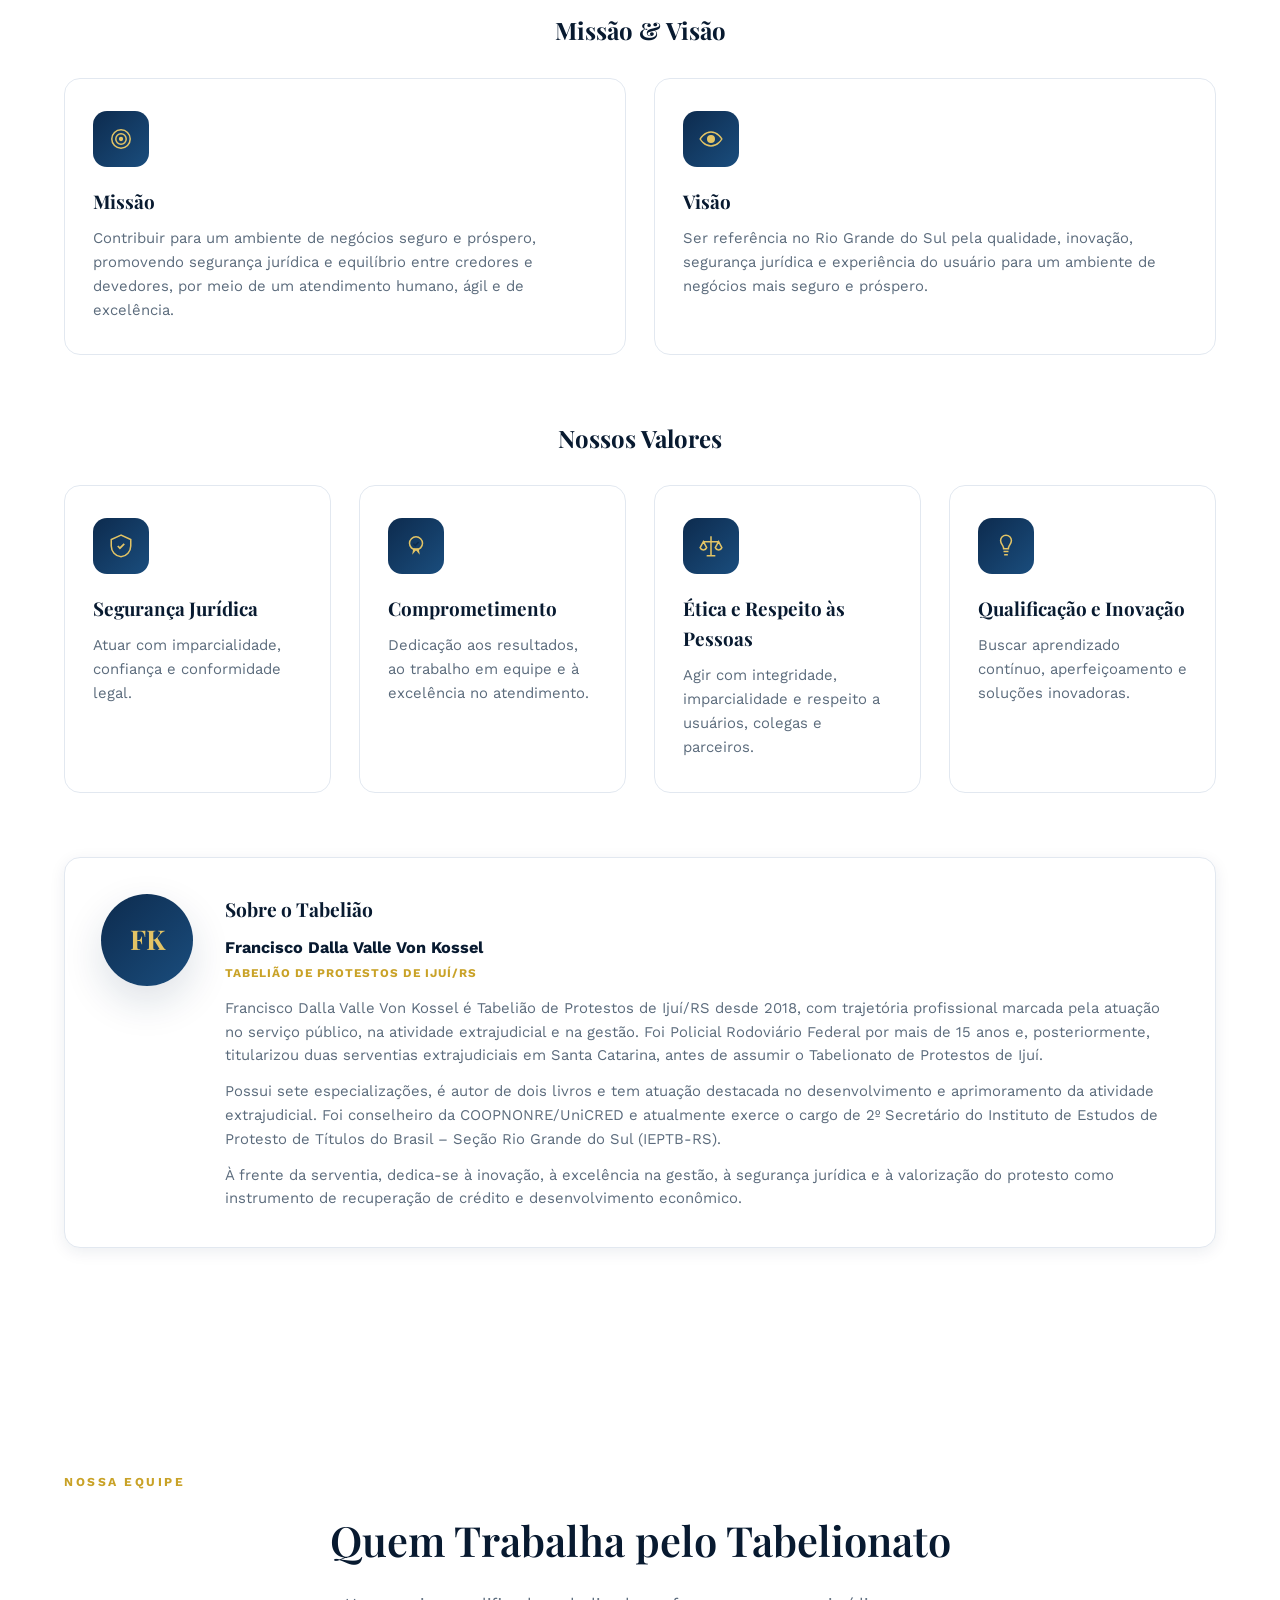
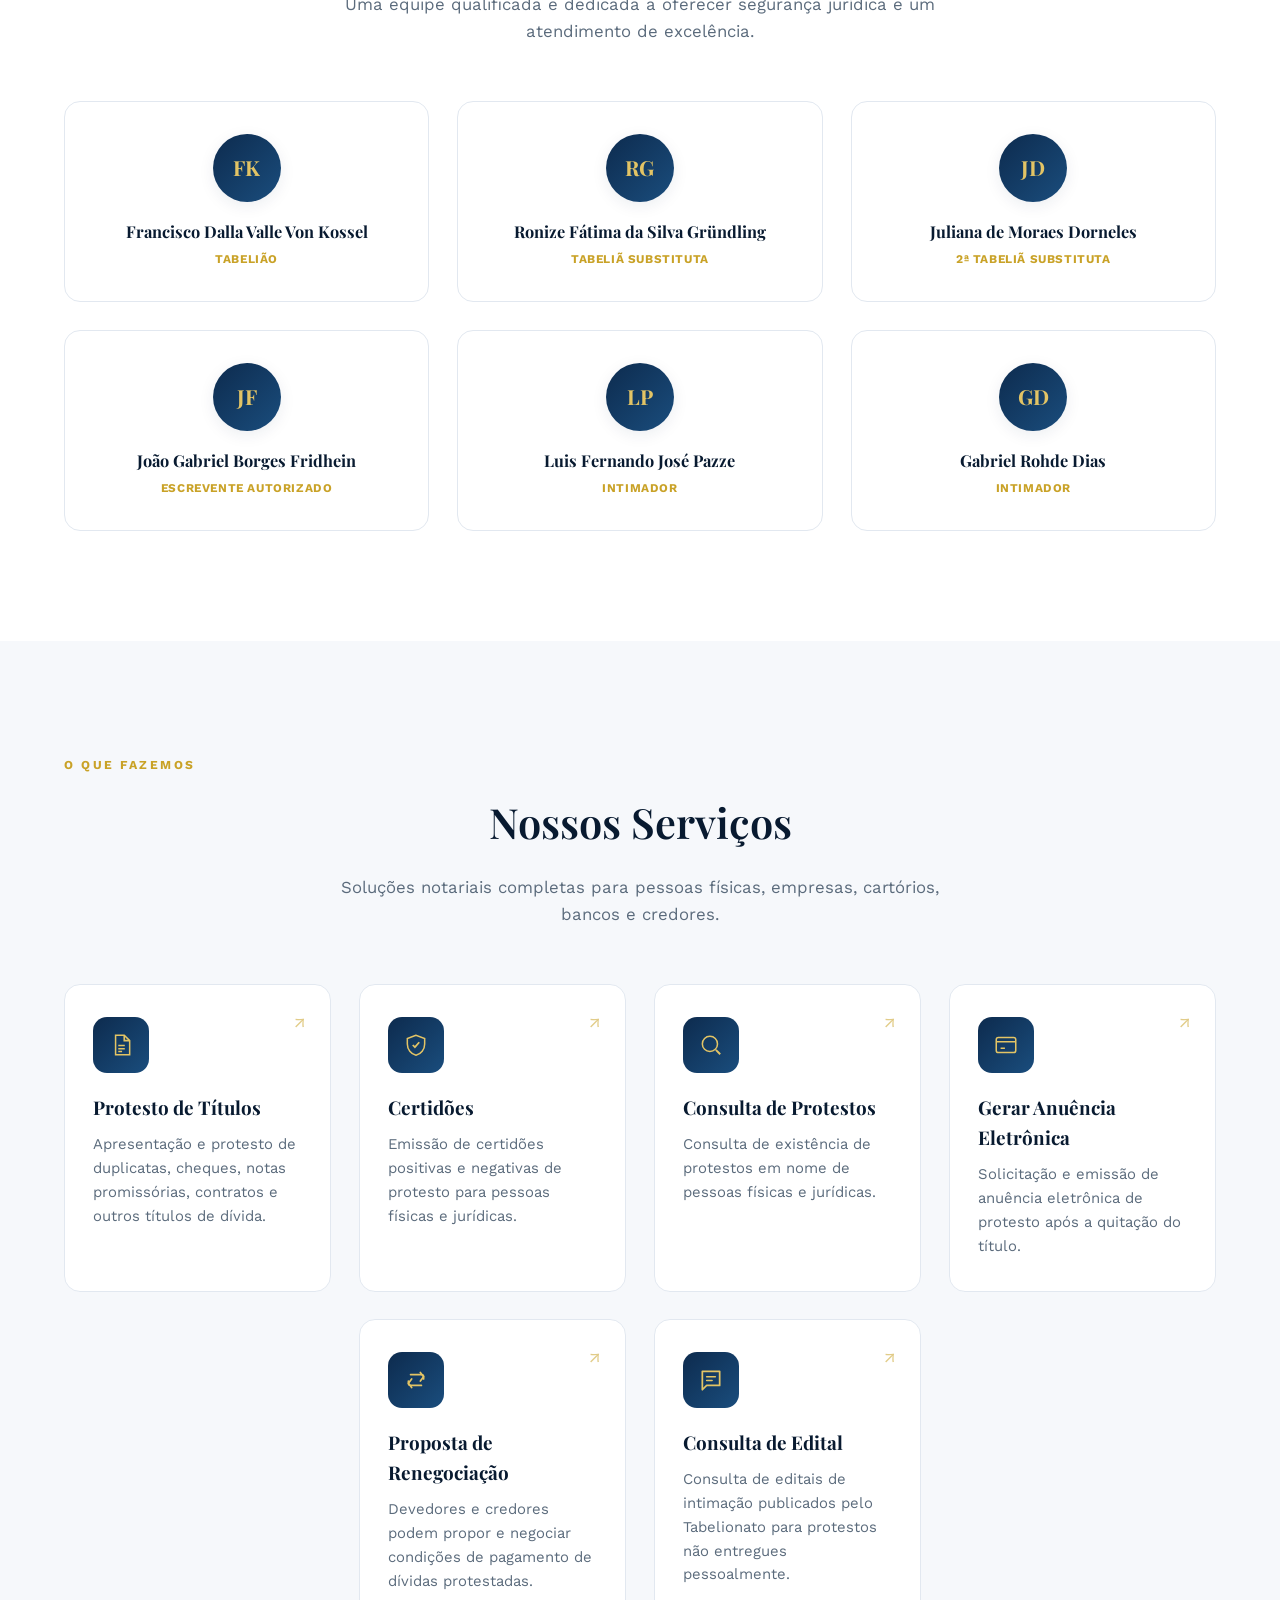
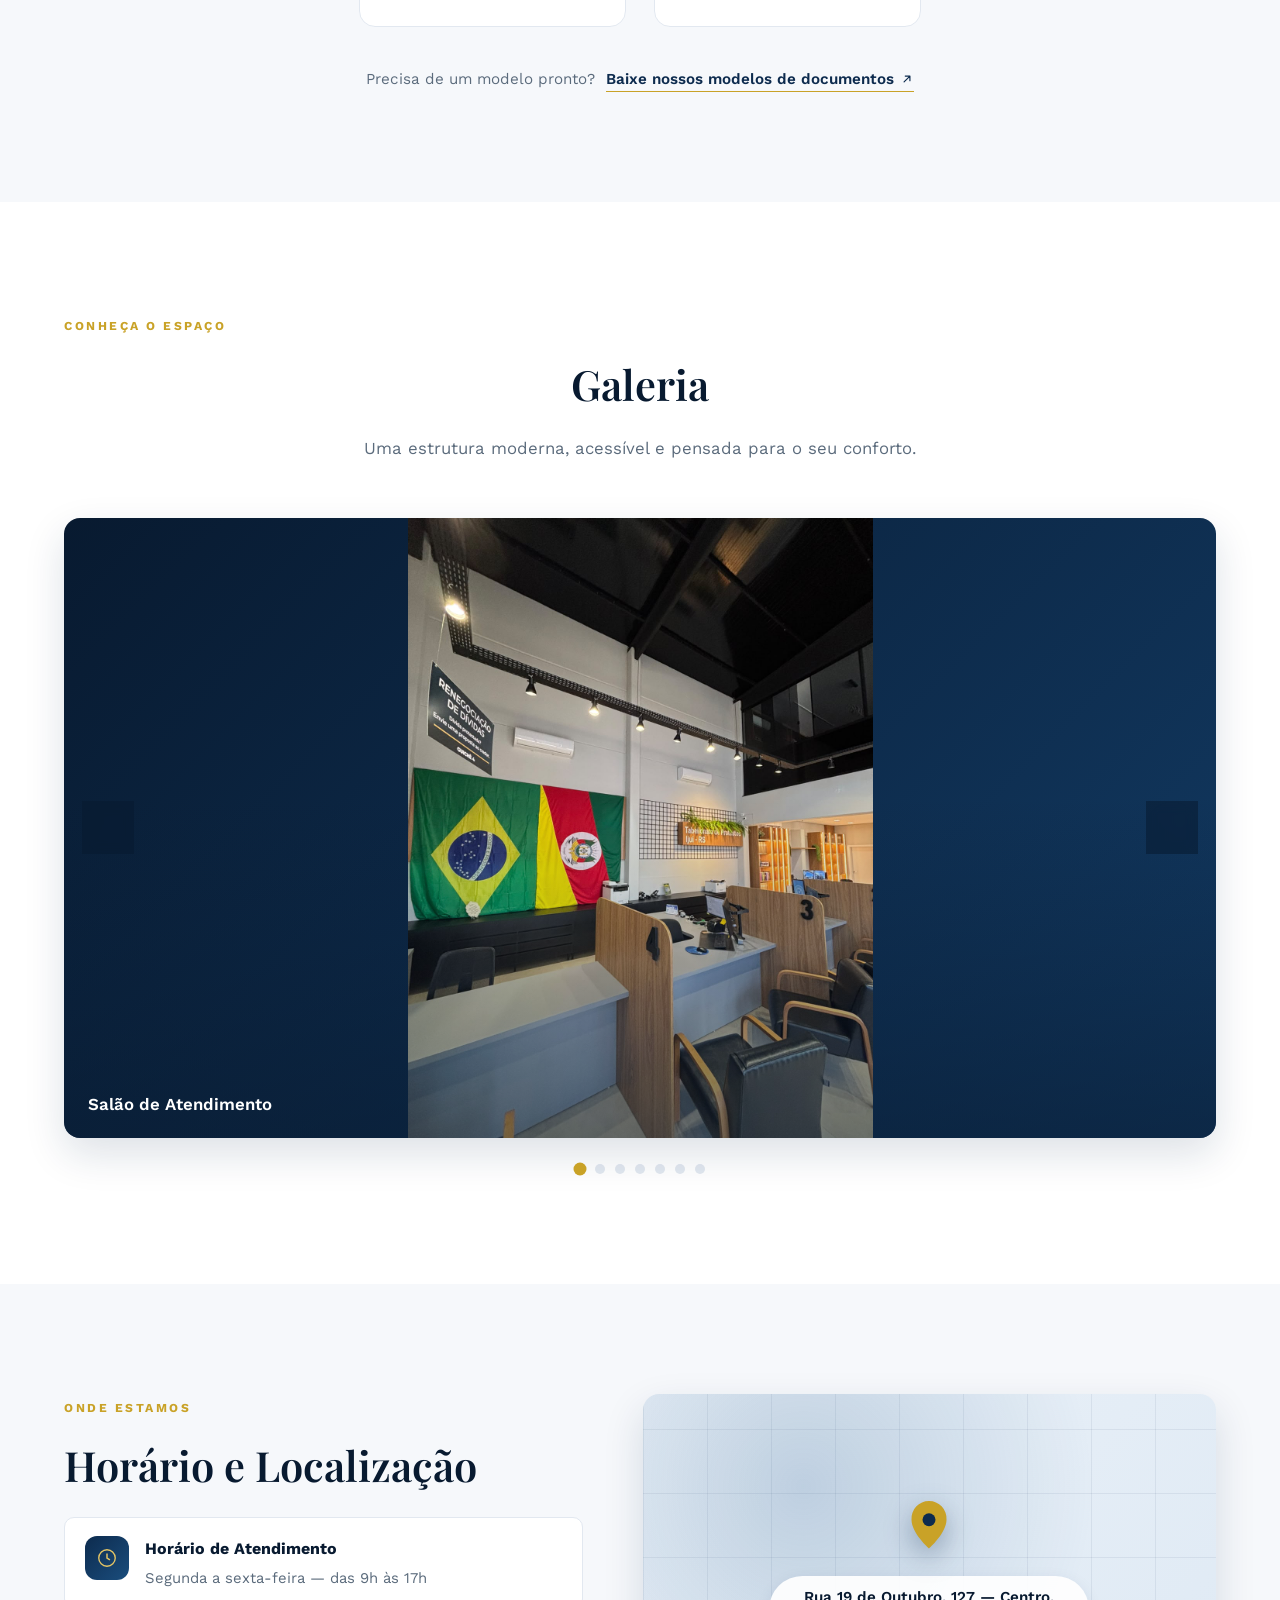
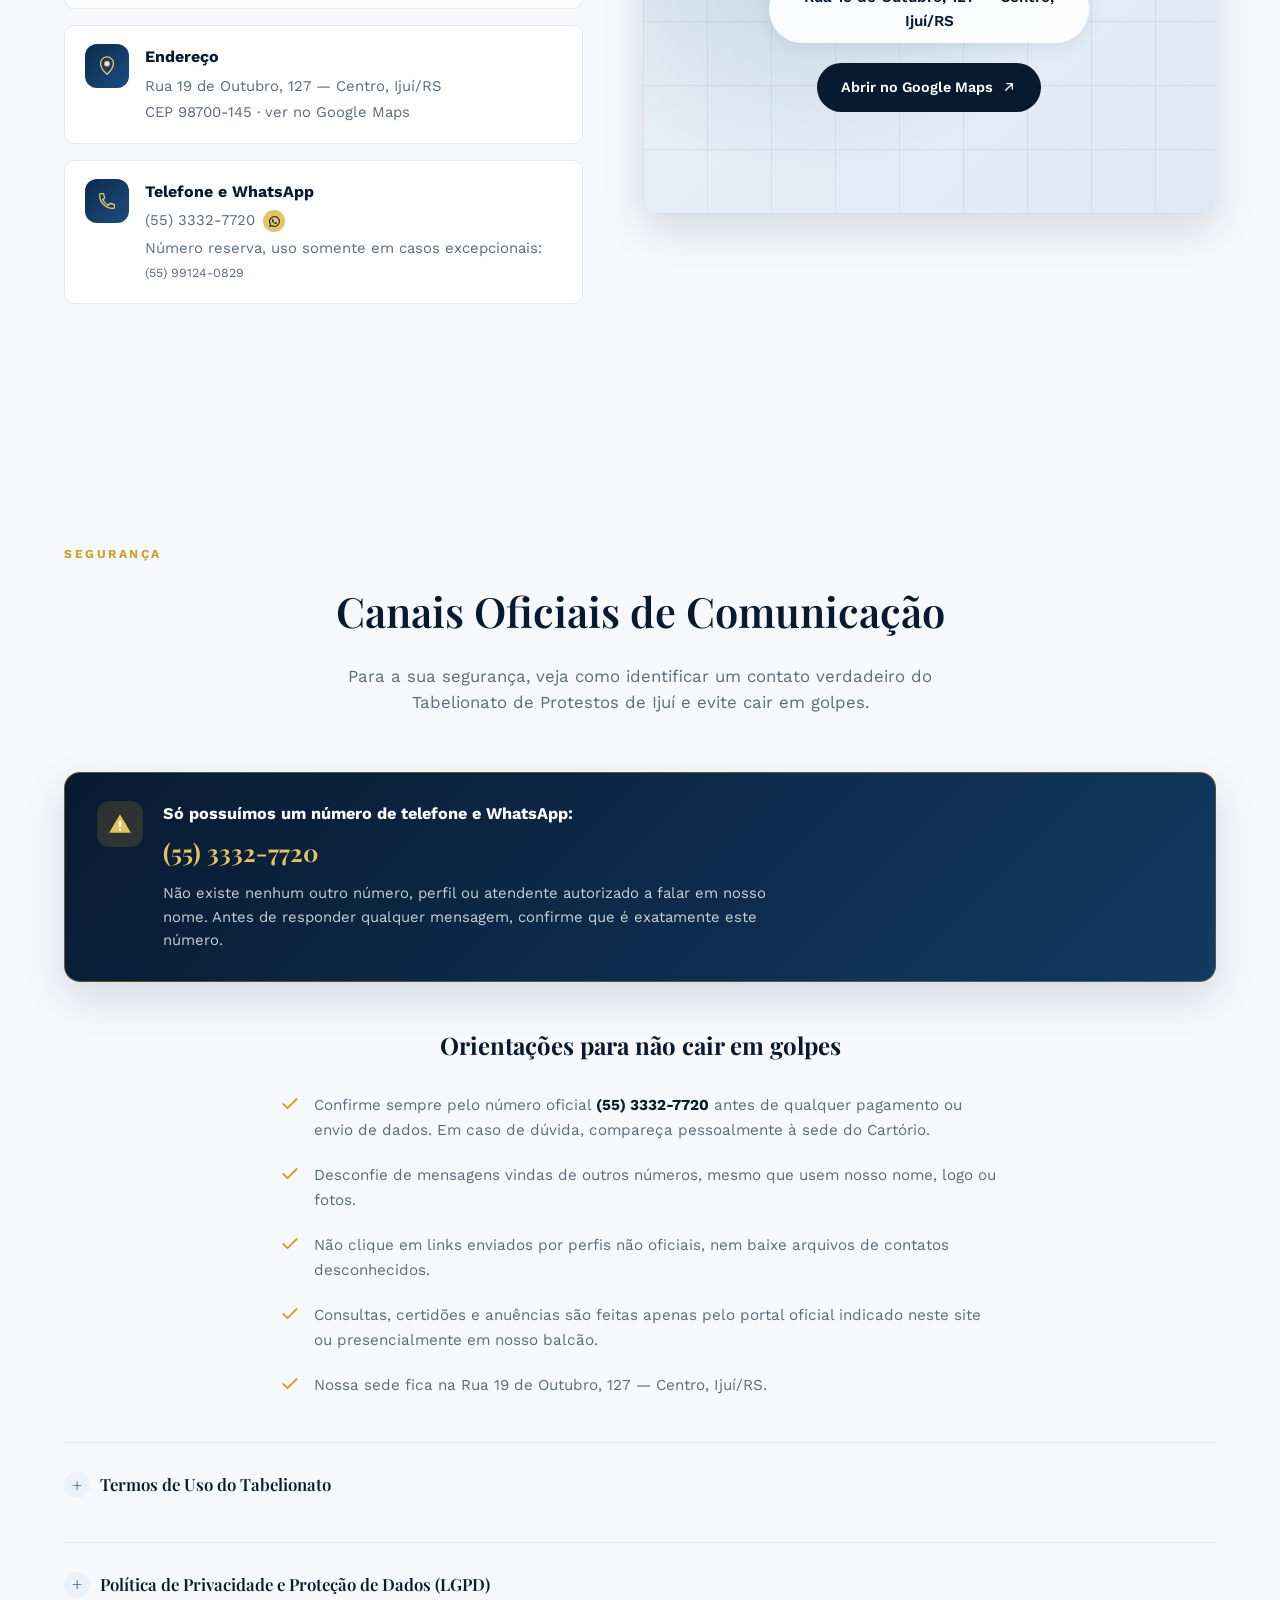
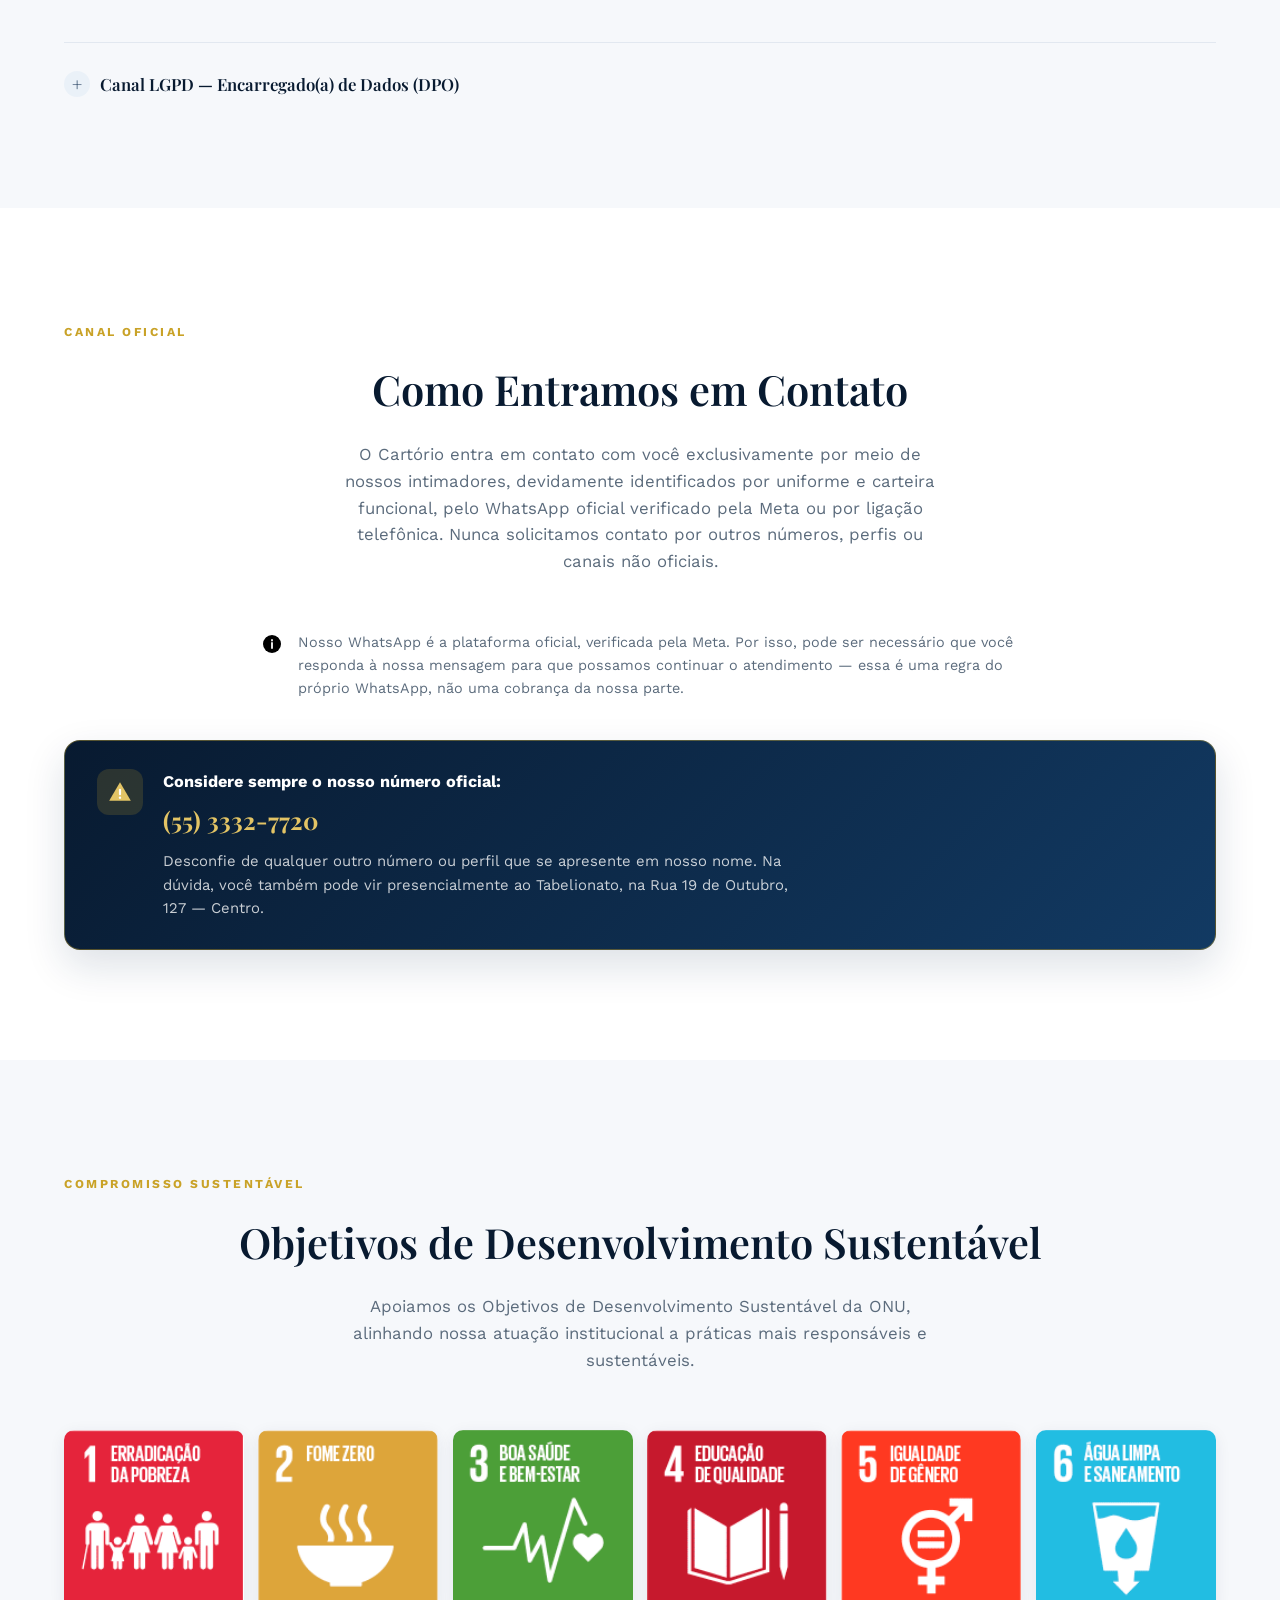
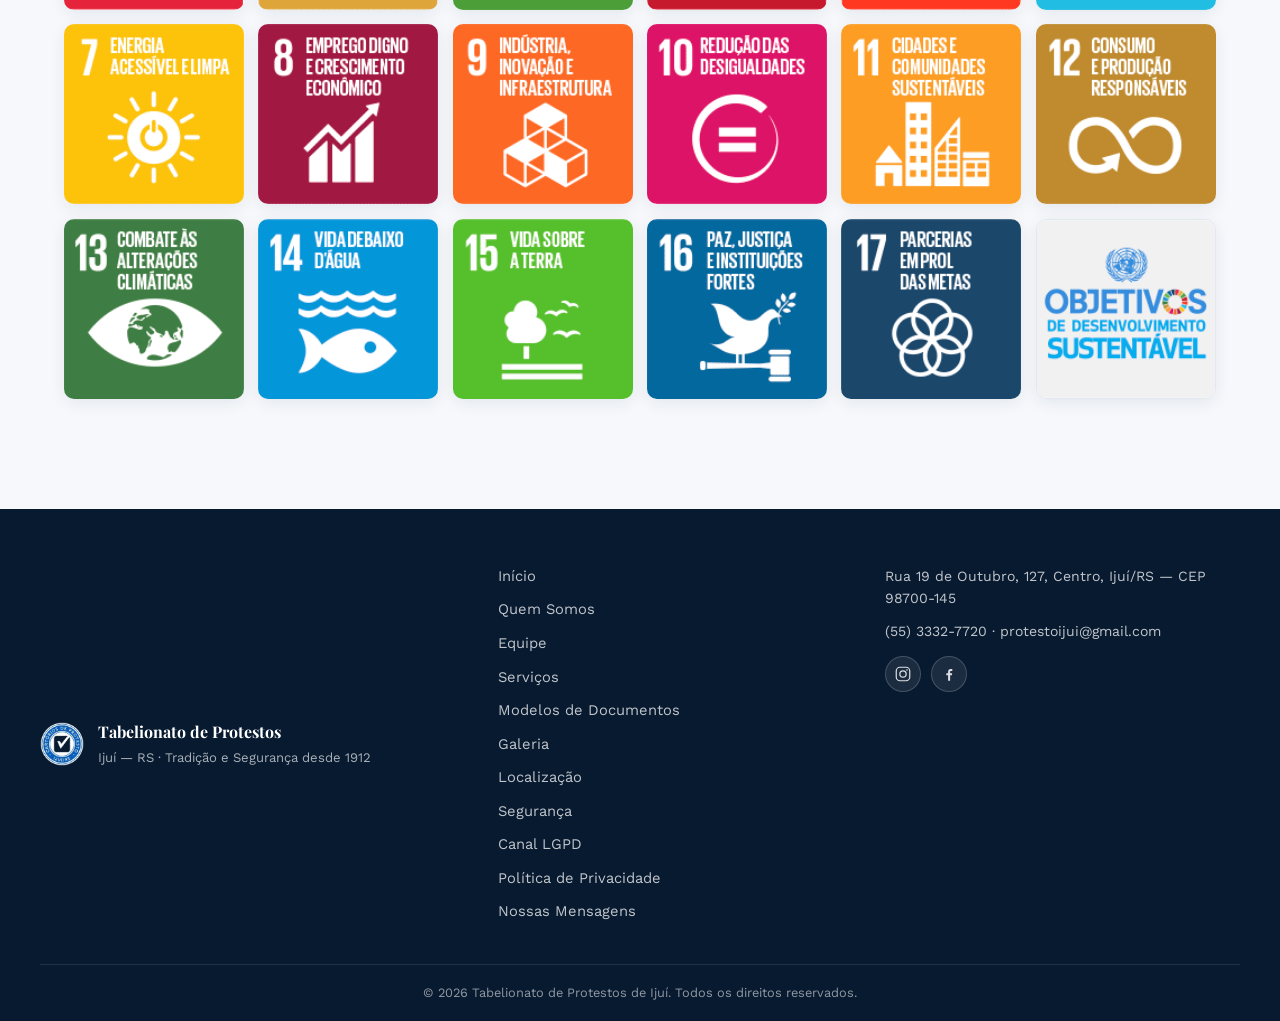
==== commit 32b9fed2: "Adiciona foto da equipe na galeria, atualiza cargo e número reserva - Nova foto da equipe reunida na" ====
--- a/index.html
+++ b/index.html
@@ -249,7 +249,7 @@
         <div class="team-card reveal">
           <span class="team-avatar" aria-hidden="true">JD</span>
           <strong>Juliana de Moraes Dorneles</strong>
-          <span class="team-role">Escrevente Autorizada</span>
+          <span class="team-role">2ª Tabeliã Substituta</span>
         </div>
         <div class="team-card reveal">
           <span class="team-avatar" aria-hidden="true">JF</span>
@@ -369,25 +369,29 @@
             <img src="assets/img/gallery-1.jpg" alt="Memorial do Tabelionato com acervo histórico de cédulas, moedas e o primeiro livro de protesto, de 1912" loading="lazy" width="1200" height="1600">
             <figcaption><span>Memorial e Acervo Histórico</span></figcaption>
           </figure>
-          <figure class="gallery-item carousel-slide is-video" data-index="2">
+          <figure class="gallery-item carousel-slide" data-index="2">
+            <img src="assets/img/gallery-5.jpg" alt="Equipe do Tabelionato de Protestos de Ijuí reunida na recepção" loading="lazy" width="1600" height="1580">
+            <figcaption><span>Nossa Equipe</span></figcaption>
+          </figure>
+          <figure class="gallery-item carousel-slide is-video" data-index="3">
             <video controls playsinline muted preload="metadata" poster="assets/img/gallery-video-3-poster.jpg" width="576" height="1024">
               <source src="assets/video/gallery-video-3.mp4" type="video/mp4">
             </video>
             <figcaption><span>Tradição desde 1912</span></figcaption>
           </figure>
-          <figure class="gallery-item carousel-slide is-video" data-index="3">
+          <figure class="gallery-item carousel-slide is-video" data-index="4">
             <video controls playsinline muted preload="metadata" poster="assets/img/gallery-video-1-poster.jpg" width="576" height="1024">
               <source src="assets/video/gallery-video-1.mp4" type="video/mp4">
             </video>
             <figcaption><span>Nossa Fachada</span></figcaption>
           </figure>
-          <figure class="gallery-item carousel-slide is-video" data-index="4">
+          <figure class="gallery-item carousel-slide is-video" data-index="5">
             <video controls playsinline muted preload="metadata" poster="assets/img/gallery-video-2-poster.jpg" width="576" height="1024">
               <source src="assets/video/gallery-video-2.mp4" type="video/mp4">
             </video>
             <figcaption><span>Prêmio Qualidade Total &mdash; ANOREG</span></figcaption>
           </figure>
-          <figure class="gallery-item carousel-slide is-video" data-index="5">
+          <figure class="gallery-item carousel-slide is-video" data-index="6">
             <video controls playsinline muted preload="metadata" poster="assets/img/gallery-video-4-poster.jpg" width="576" height="1024">
               <source src="assets/video/gallery-video-4.mp4" type="video/mp4">
             </video>
@@ -405,6 +409,7 @@
         <button class="carousel-dot" data-index="3" role="tab" aria-selected="false" aria-label="Item 4"></button>
         <button class="carousel-dot" data-index="4" role="tab" aria-selected="false" aria-label="Item 5"></button>
         <button class="carousel-dot" data-index="5" role="tab" aria-selected="false" aria-label="Item 6"></button>
+        <button class="carousel-dot" data-index="6" role="tab" aria-selected="false" aria-label="Item 7"></button>
       </div>
     </div>
   </section>
@@ -448,6 +453,7 @@
                 <svg viewBox="0 0 24 24" aria-hidden="true"><path d="M12 2a10 10 0 0 0-8.6 15.1L2 22l5.1-1.3A10 10 0 1 0 12 2Zm0 18.1a8.1 8.1 0 0 1-4.1-1.1l-.3-.2-3 .8.8-2.9-.2-.3A8.1 8.1 0 1 1 12 20.1Zm4.4-6.1c-.2-.1-1.4-.7-1.6-.8-.2-.1-.4-.1-.6.1-.2.2-.6.8-.8 1-.1.2-.3.2-.5.1-.2-.1-1-.4-1.9-1.2-.7-.6-1.2-1.4-1.3-1.6-.1-.2 0-.4.1-.5l.4-.4c.1-.1.2-.3.2-.4.1-.1 0-.3 0-.4l-.7-1.7c-.2-.4-.4-.4-.6-.4h-.5c-.2 0-.4.1-.6.3-.2.2-.8.8-.8 1.9 0 1.1.8 2.2.9 2.4.1.2 1.6 2.5 3.9 3.4.5.2 1 .4 1.3.5.5.2 1 .1 1.4.1.4-.1 1.4-.6 1.6-1.1.2-.5.2-1 .1-1.1-.1-.1-.2-.1-.4-.2Z"/></svg>
               </a>
             </span>
+            <span class="phone-reserve">Número reserva, uso somente em casos excepcionais: <a href="tel:+5555991240829">(55) 99124-0829</a></span>
           </div>
         </div>
       </div>
--- a/css/styles.css
+++ b/css/styles.css
@@ -862,6 +862,9 @@
 }
 .whatsapp-inline svg { width: 13px; height: 13px; fill: var(--navy-950); }
 .whatsapp-inline:hover { transform: scale(1.14); text-decoration: none; }
+
+.phone-reserve, .phone-reserve a { display: inline; font-size: .78rem; color: var(--muted); }
+.phone-reserve { display: block; margin-top: 4px; }
 
 .location-map {
   position: relative;
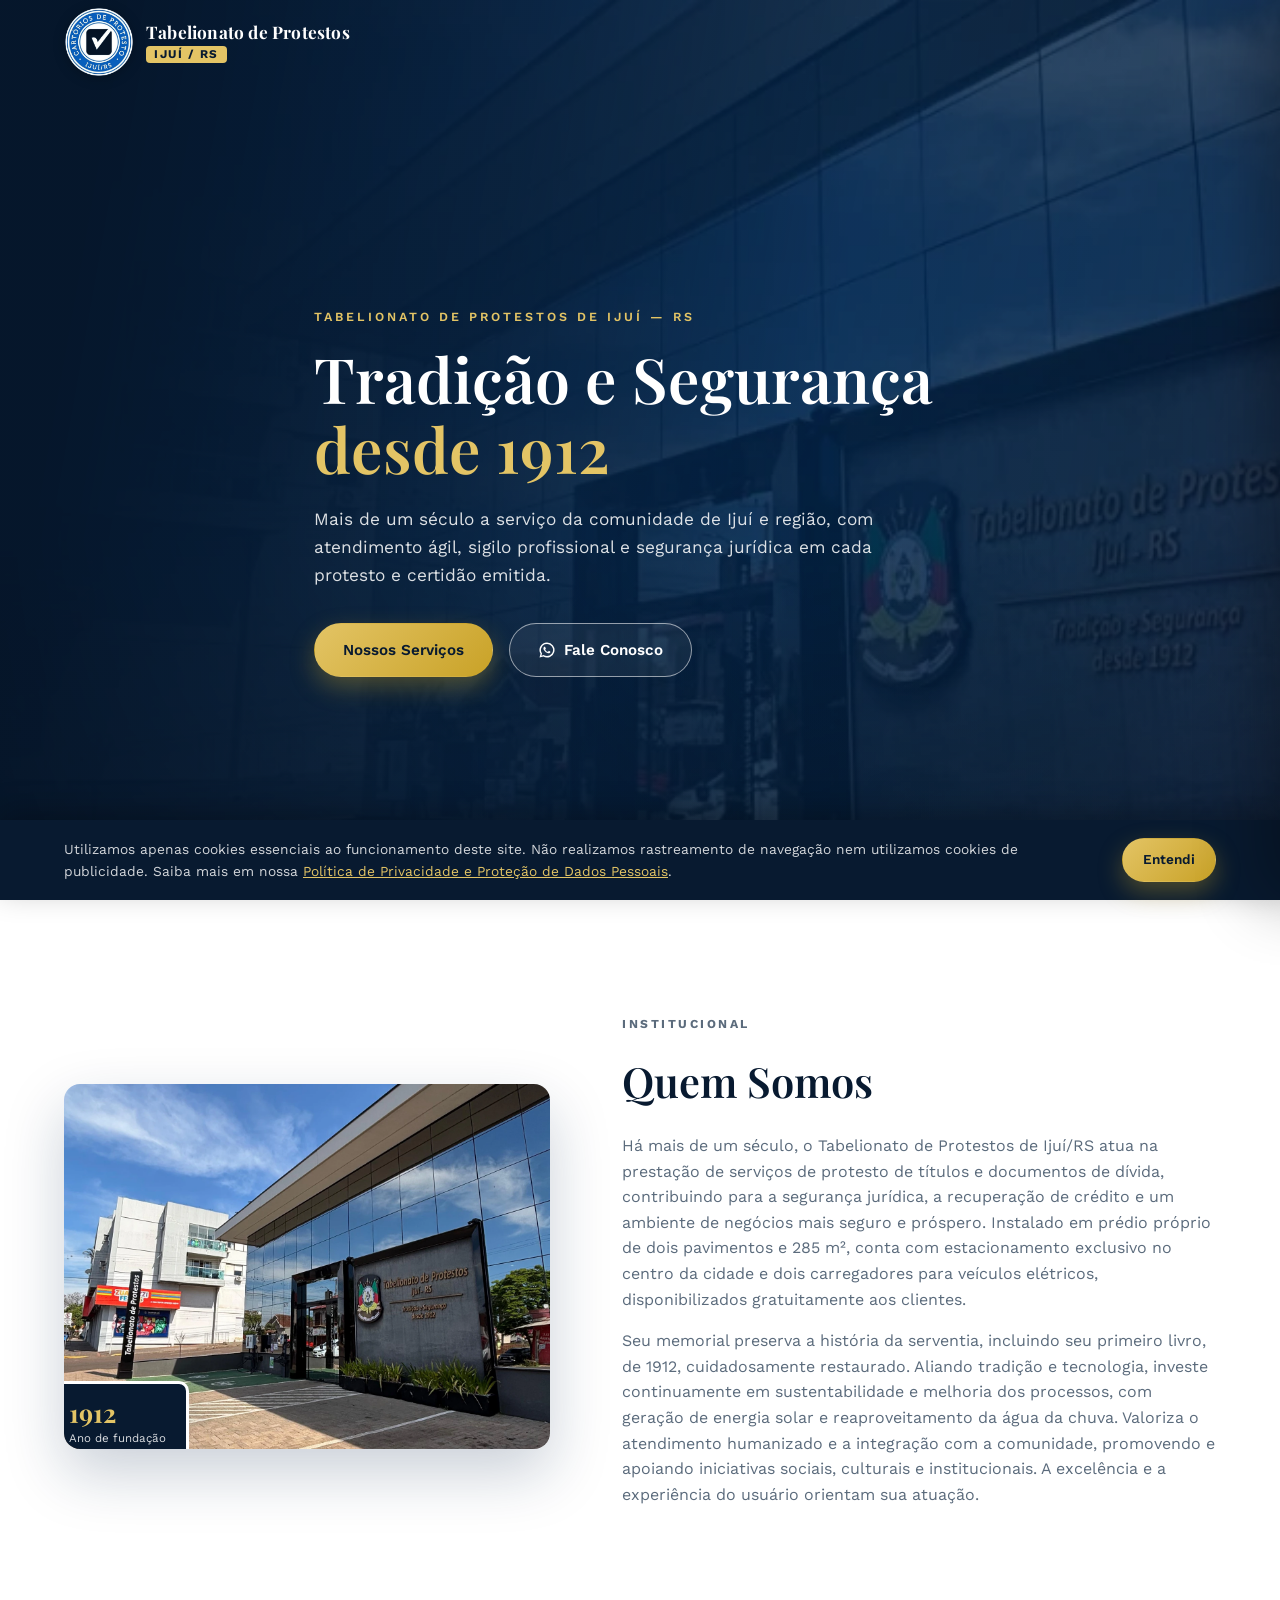
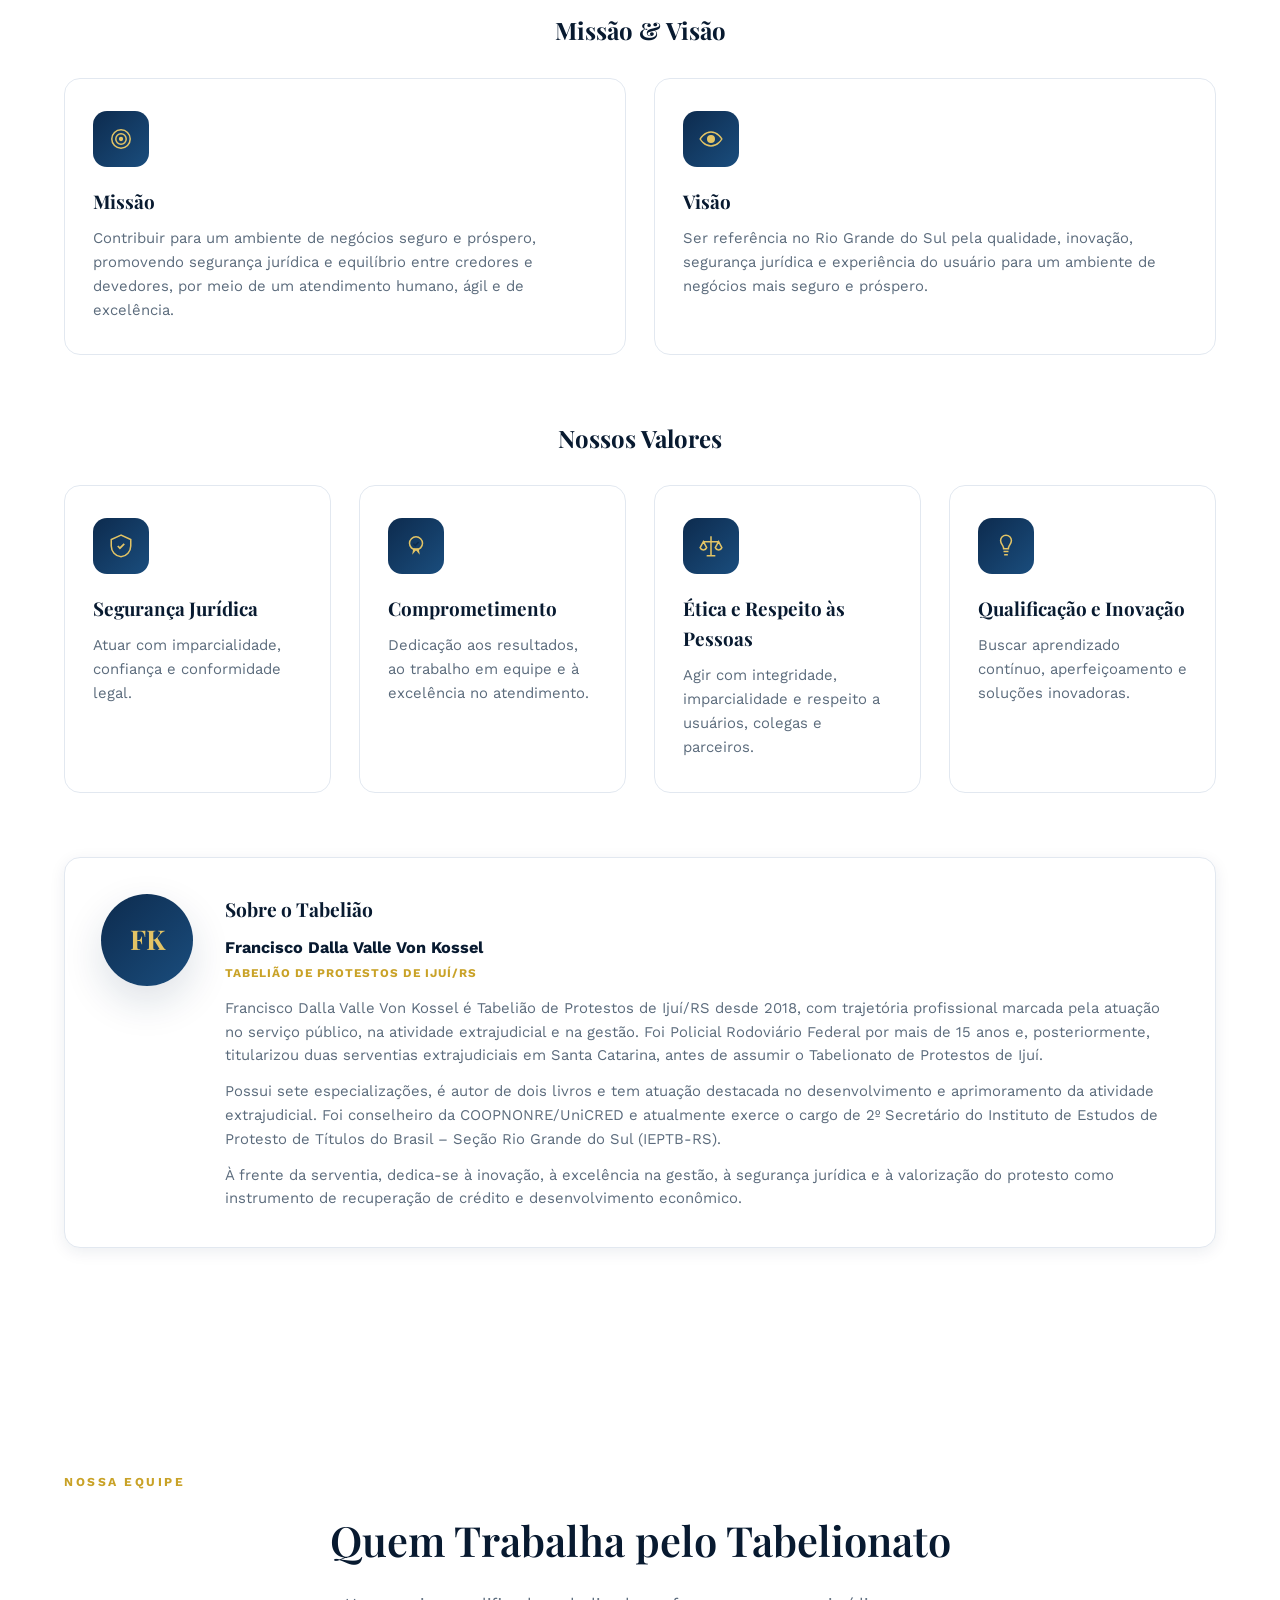
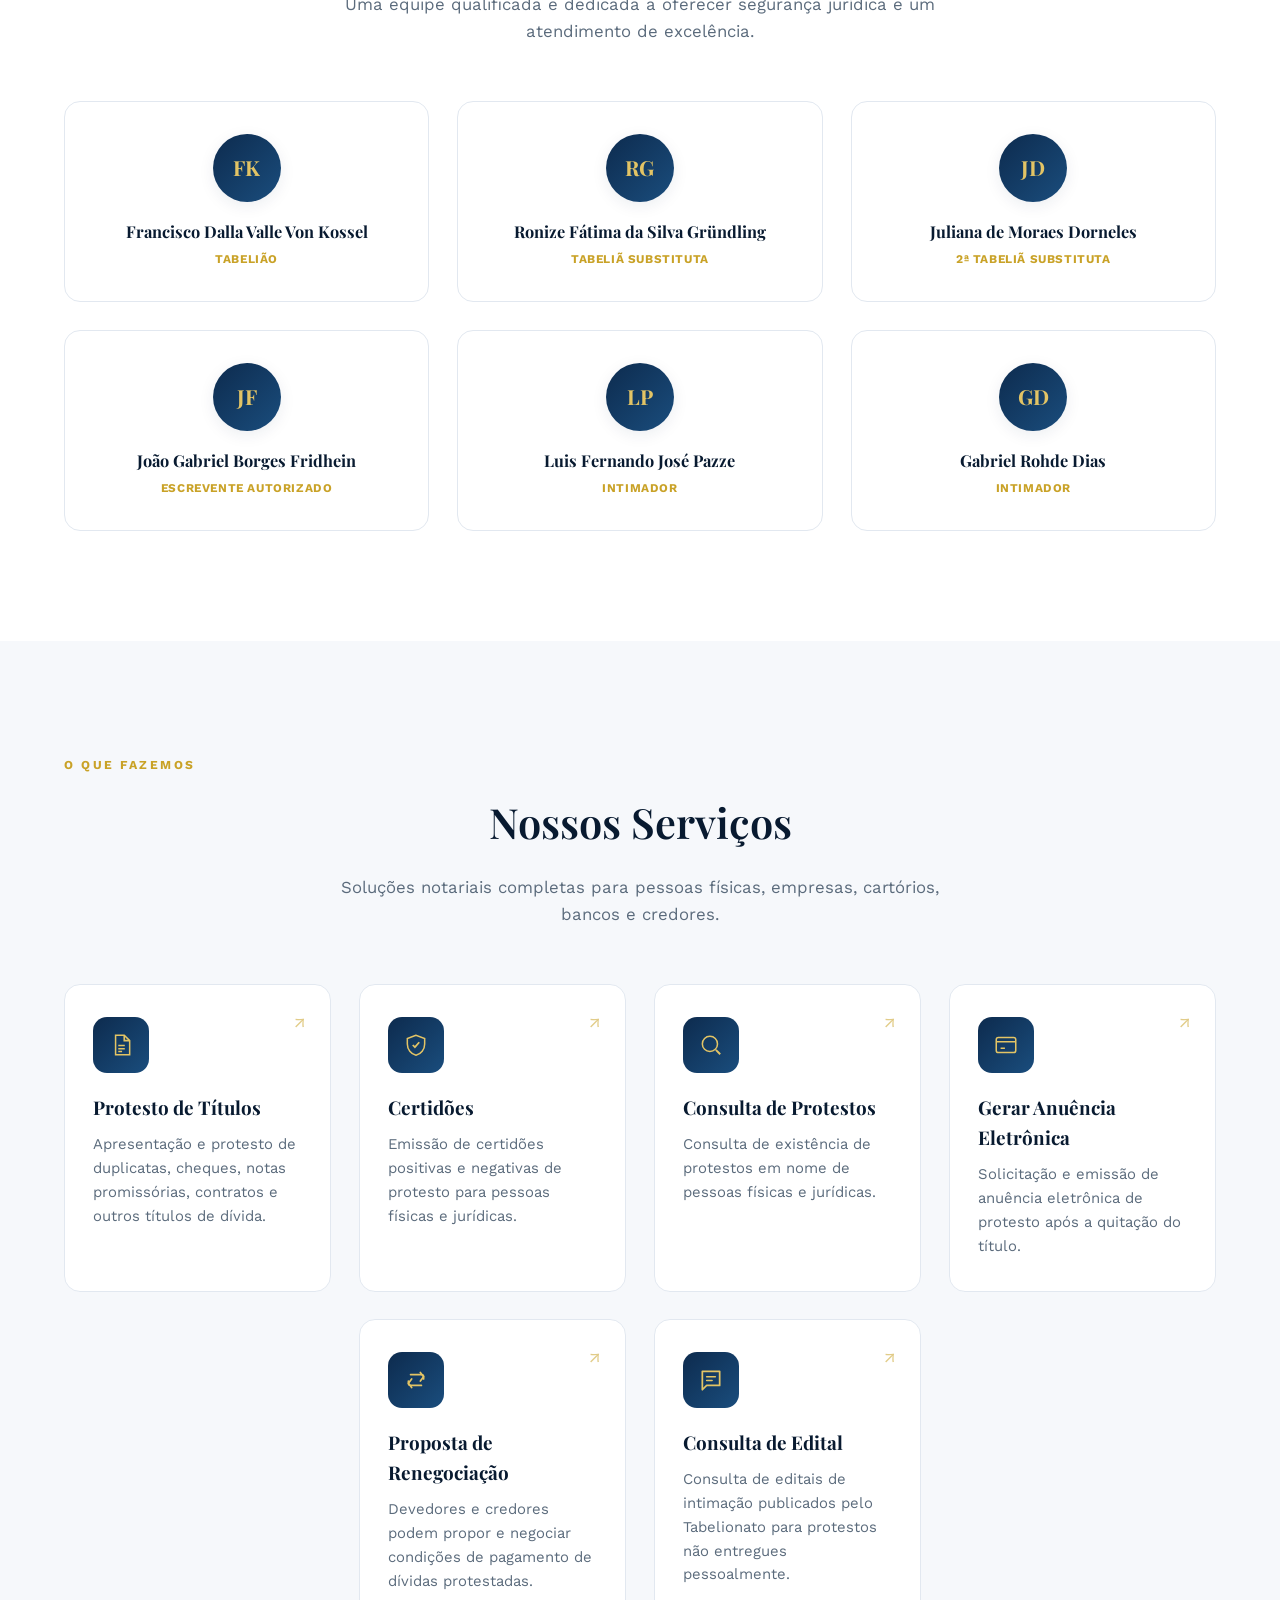
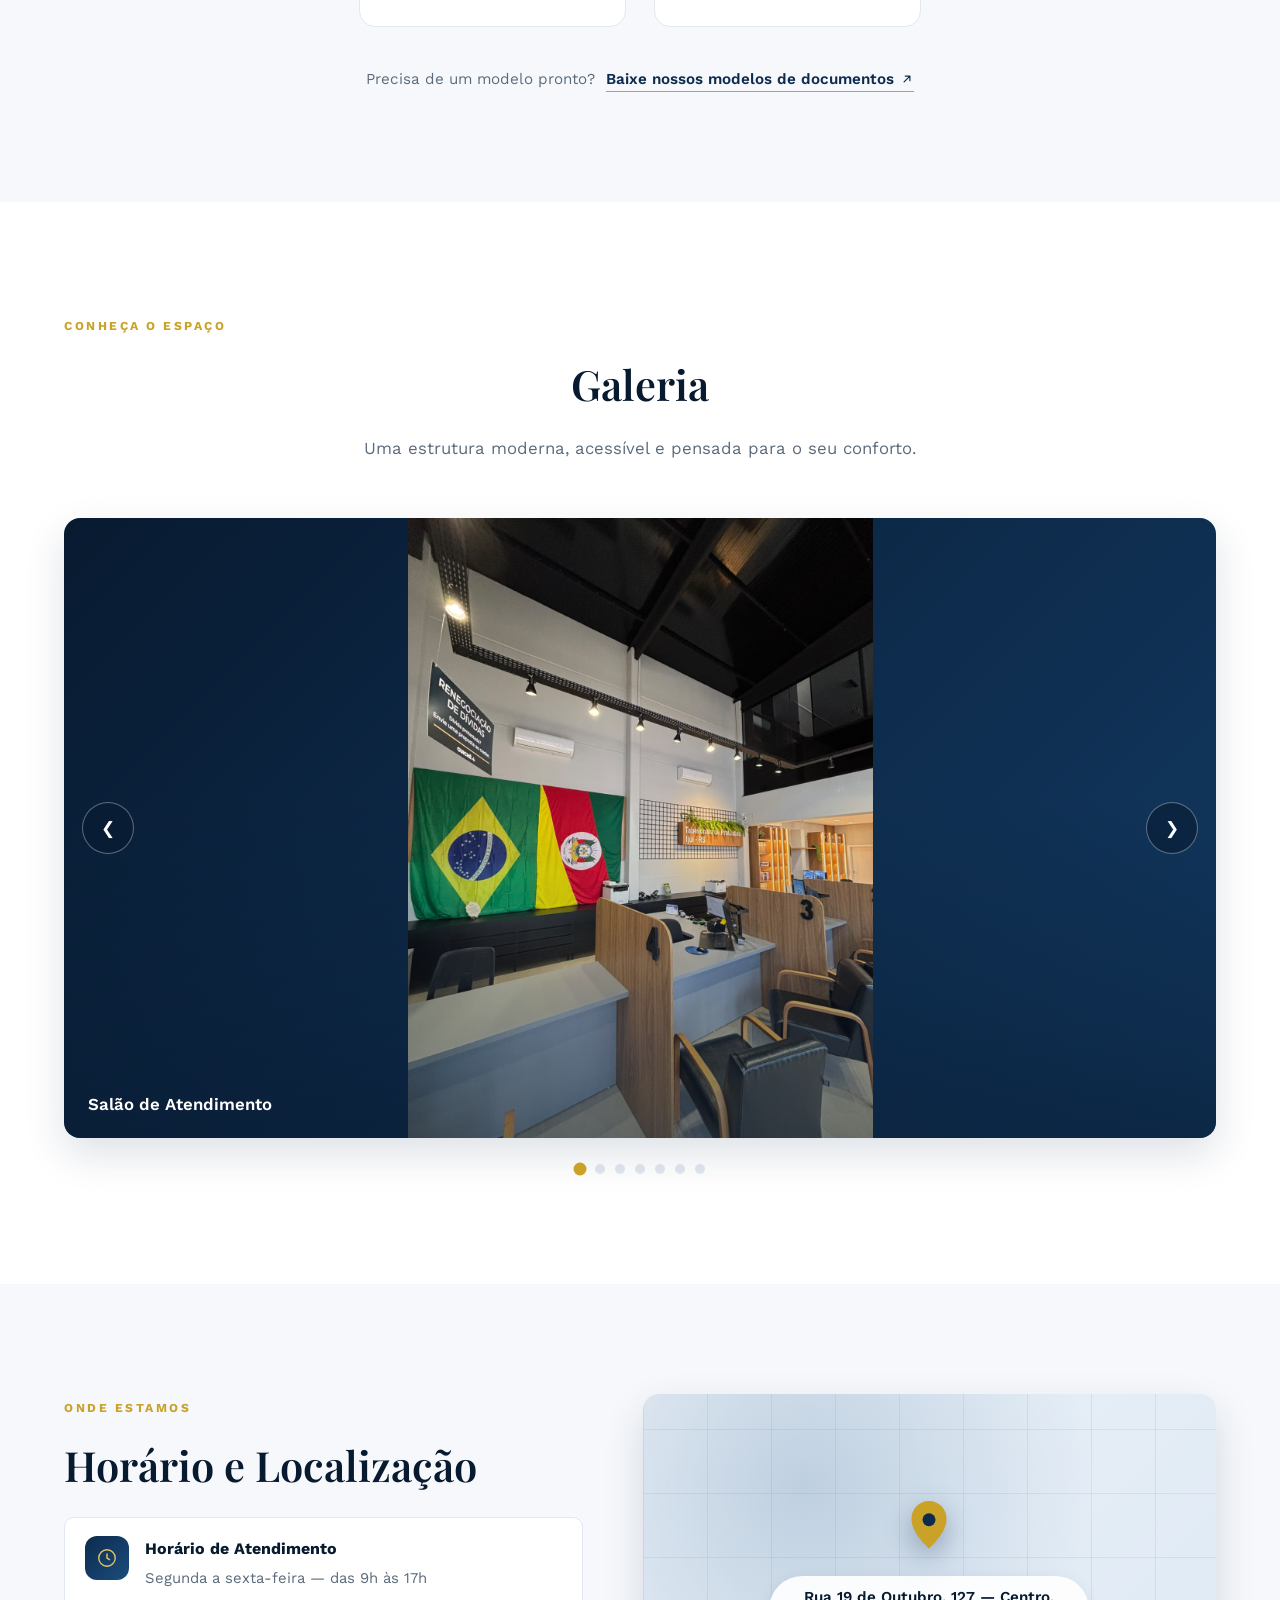
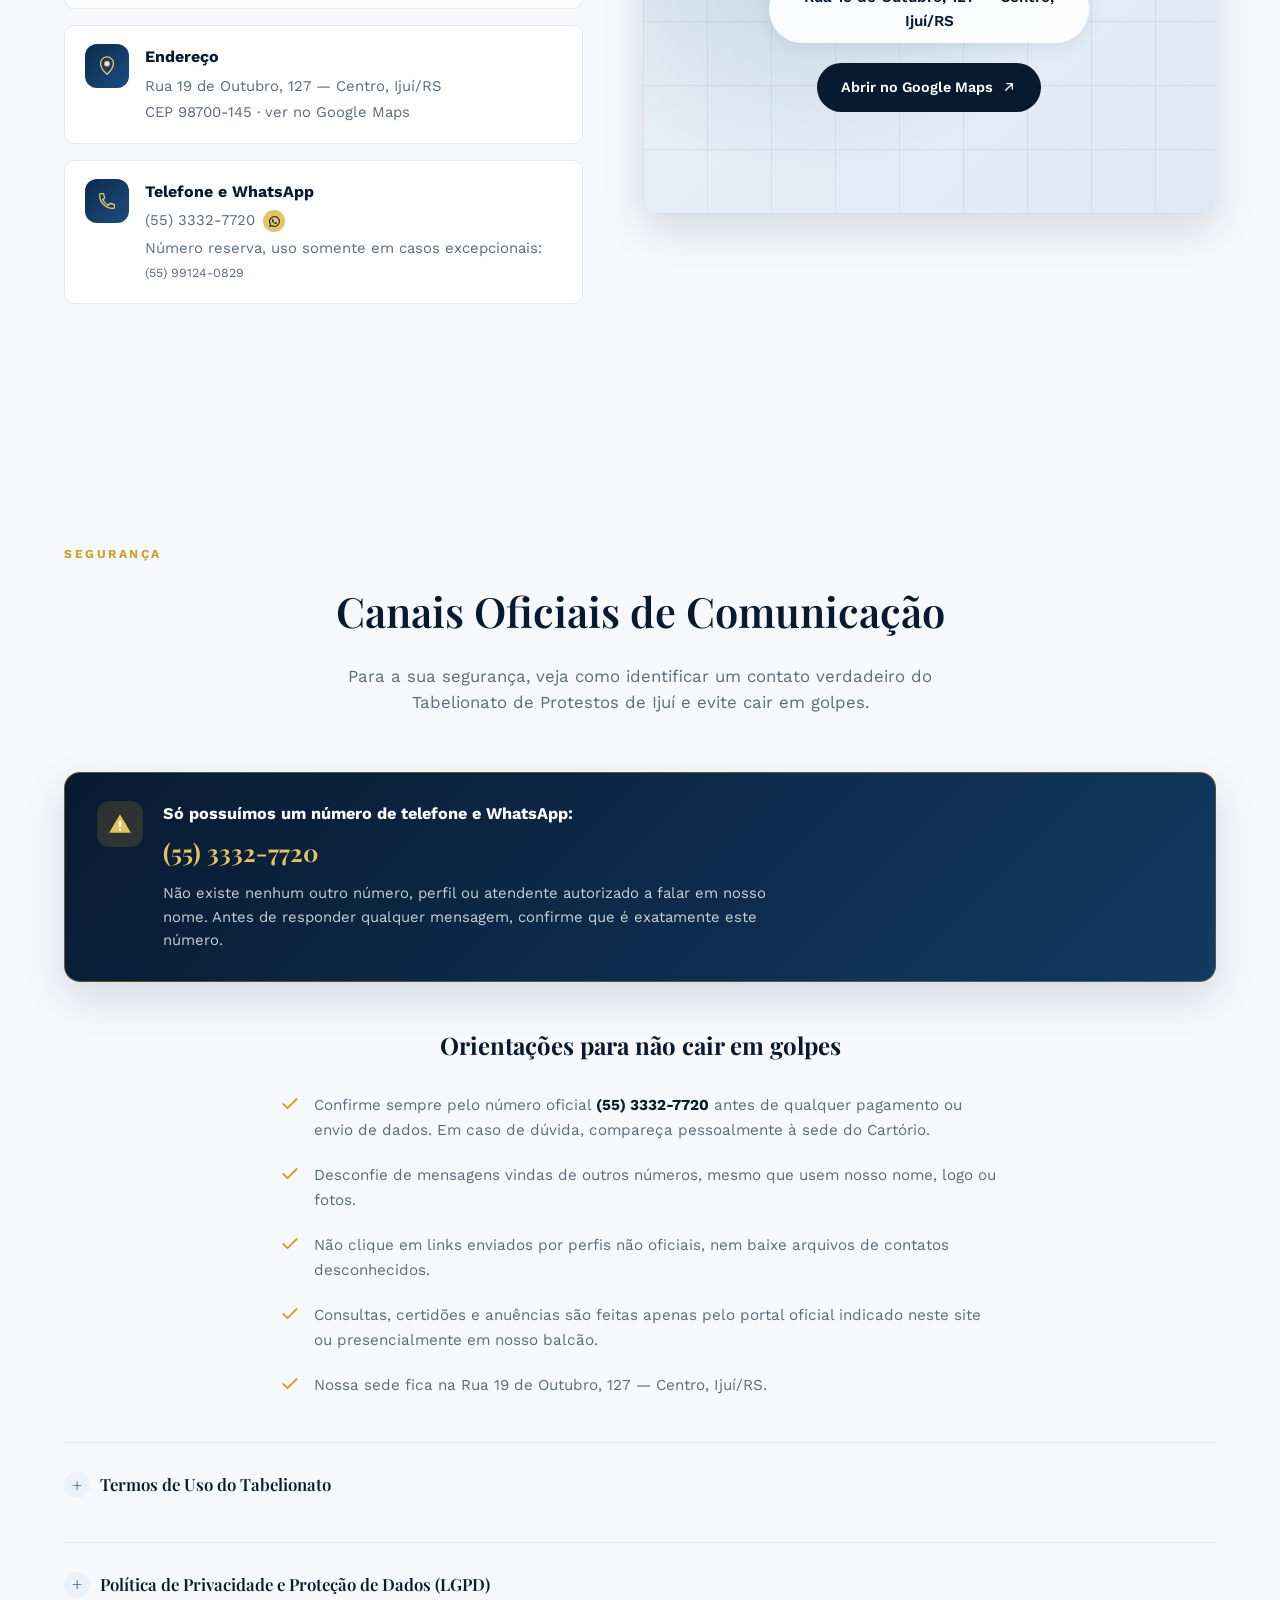
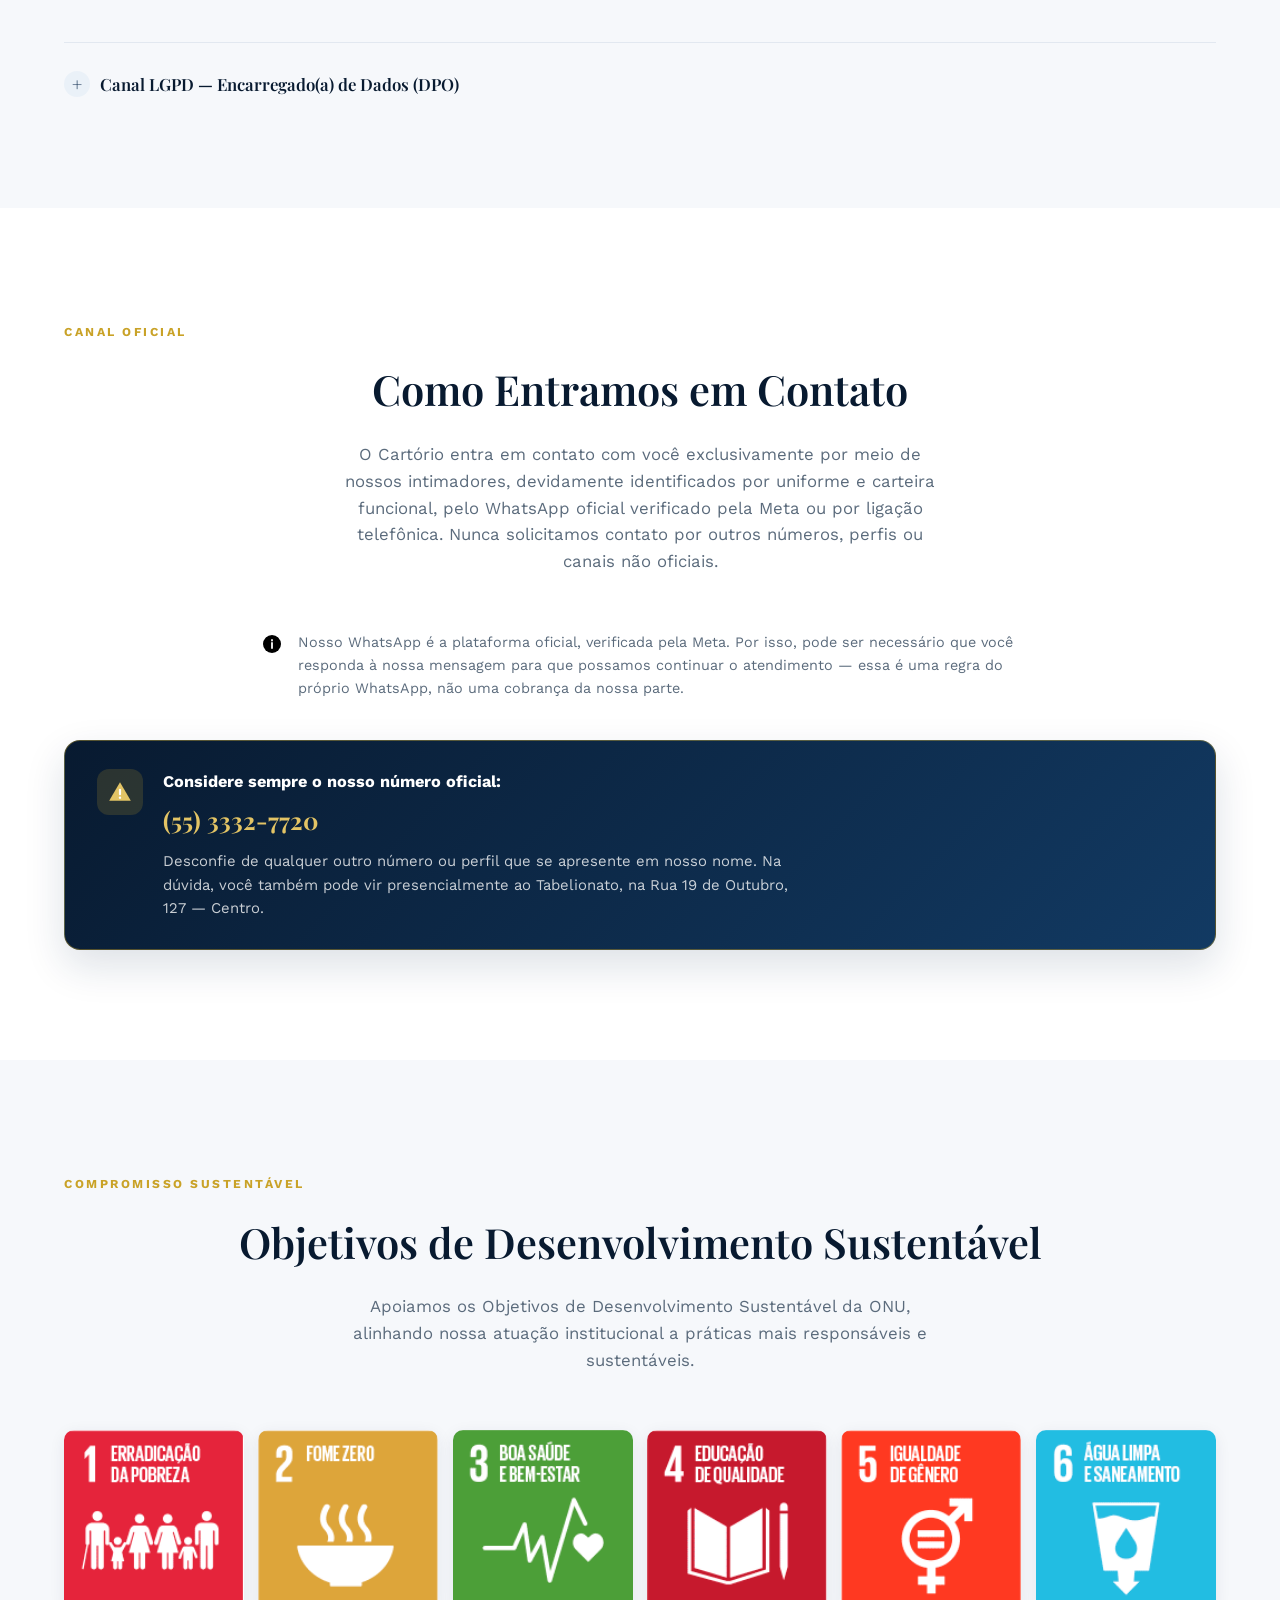
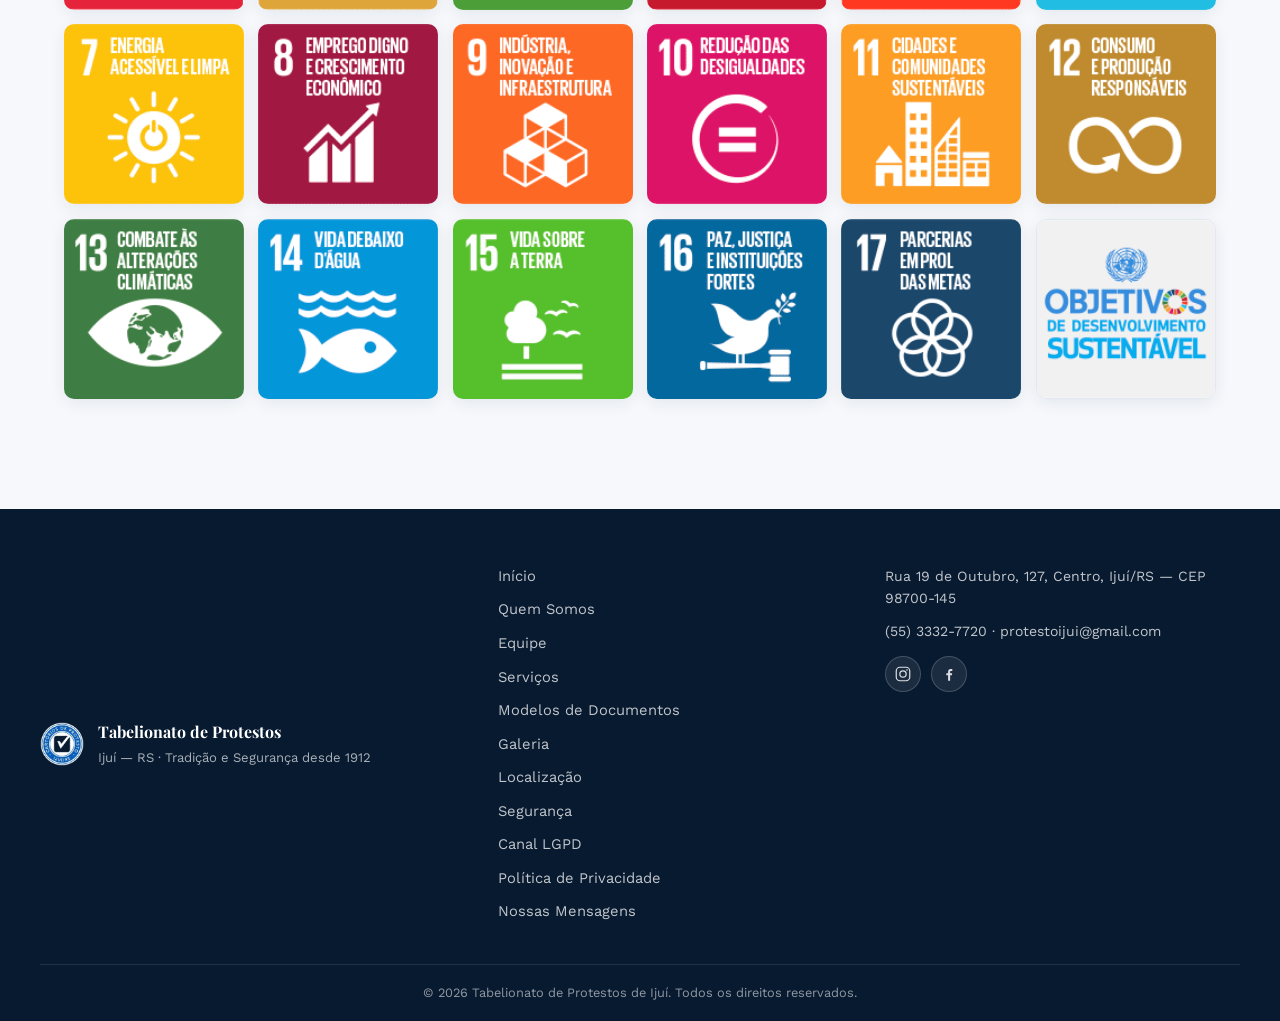
==== commit e11b2ebe: "Adiciona anel de progresso no botão voltar ao topo e micro-interações - Botão "voltar ao topo" ganha" ====
--- a/index.html
+++ b/index.html
@@ -732,6 +732,10 @@
 </footer>
 
 <button class="back-to-top" id="backToTop" aria-label="Voltar ao topo">
+  <svg class="back-to-top-ring" viewBox="0 0 48 48" aria-hidden="true">
+    <circle class="ring-track" cx="24" cy="24" r="21"/>
+    <circle class="ring-progress" id="backToTopRing" cx="24" cy="24" r="21"/>
+  </svg>
   <svg viewBox="0 0 24 24" aria-hidden="true"><path d="M12 19V6M6 12l6-6 6 6" fill="none" stroke="currentColor" stroke-width="2" stroke-linecap="round" stroke-linejoin="round"/></svg>
 </button>
 
--- a/css/styles.css
+++ b/css/styles.css
@@ -90,6 +90,7 @@
 
 /* ---------- buttons ---------- */
 .btn {
+  --mx: 0px; --my: 0px;
   display: inline-flex;
   align-items: center;
   justify-content: center;
@@ -99,11 +100,12 @@
   font-weight: 600;
   font-size: 0.95rem;
   border: 1.5px solid transparent;
+  transform: translate(var(--mx), var(--my));
   transition: transform .18s var(--ease), box-shadow .2s var(--ease), background-color .2s, color .2s, border-color .2s;
   will-change: transform;
 }
-.btn:hover { transform: translateY(-3px); }
-.btn:active { transform: translateY(-1px); }
+.btn:hover { transform: translate(var(--mx), var(--my)) translateY(-3px); }
+.btn:active { transform: translate(var(--mx), var(--my)) translateY(-1px); }
 
 .btn-gold {
   background: linear-gradient(135deg, var(--gold-light), var(--gold));
@@ -805,7 +807,8 @@
   transition: background-color .2s var(--ease), transform .2s var(--ease);
 }
 .carousel-dot.is-active { background: var(--gold); transform: scale(1.3); }
-.carousel-dot:hover { background: var(--gold-light); }
+.carousel-dot:hover { background: var(--gold-light); transform: scale(1.15); }
+.carousel-dot.is-active:hover { transform: scale(1.3); }
 
 @media (max-width: 900px) {
   .carousel-slide { height: 520px; }
@@ -995,7 +998,10 @@
   display: flex;
   align-items: center;
   gap: 10px;
-}
+  transition: color .2s var(--ease);
+}
+.terms summary:hover { color: var(--navy-800); }
+.terms summary:hover::before { background: var(--gold-light); }
 .terms summary::-webkit-details-marker { display: none; }
 .terms summary::before {
   content: '+';
@@ -1143,6 +1149,23 @@
 .back-to-top.is-visible { opacity: 1; transform: translateY(0) scale(1); pointer-events: auto; }
 .back-to-top:hover { background: var(--navy-800); transform: translateY(-4px); }
 .back-to-top svg { width: 20px; height: 20px; }
+.back-to-top-ring {
+  position: absolute;
+  inset: 0;
+  width: 100%;
+  height: 100%;
+  transform: rotate(-90deg);
+  pointer-events: none;
+}
+.back-to-top-ring circle { fill: none; stroke-width: 2.5; }
+.back-to-top-ring .ring-track { stroke: rgba(255,255,255,.18); }
+.back-to-top-ring .ring-progress {
+  stroke: var(--gold-light);
+  stroke-linecap: round;
+  stroke-dasharray: 131.9;
+  stroke-dashoffset: 131.9;
+  transition: stroke-dashoffset .1s linear;
+}
 
 /* ---------- lightbox ---------- */
 .lightbox {
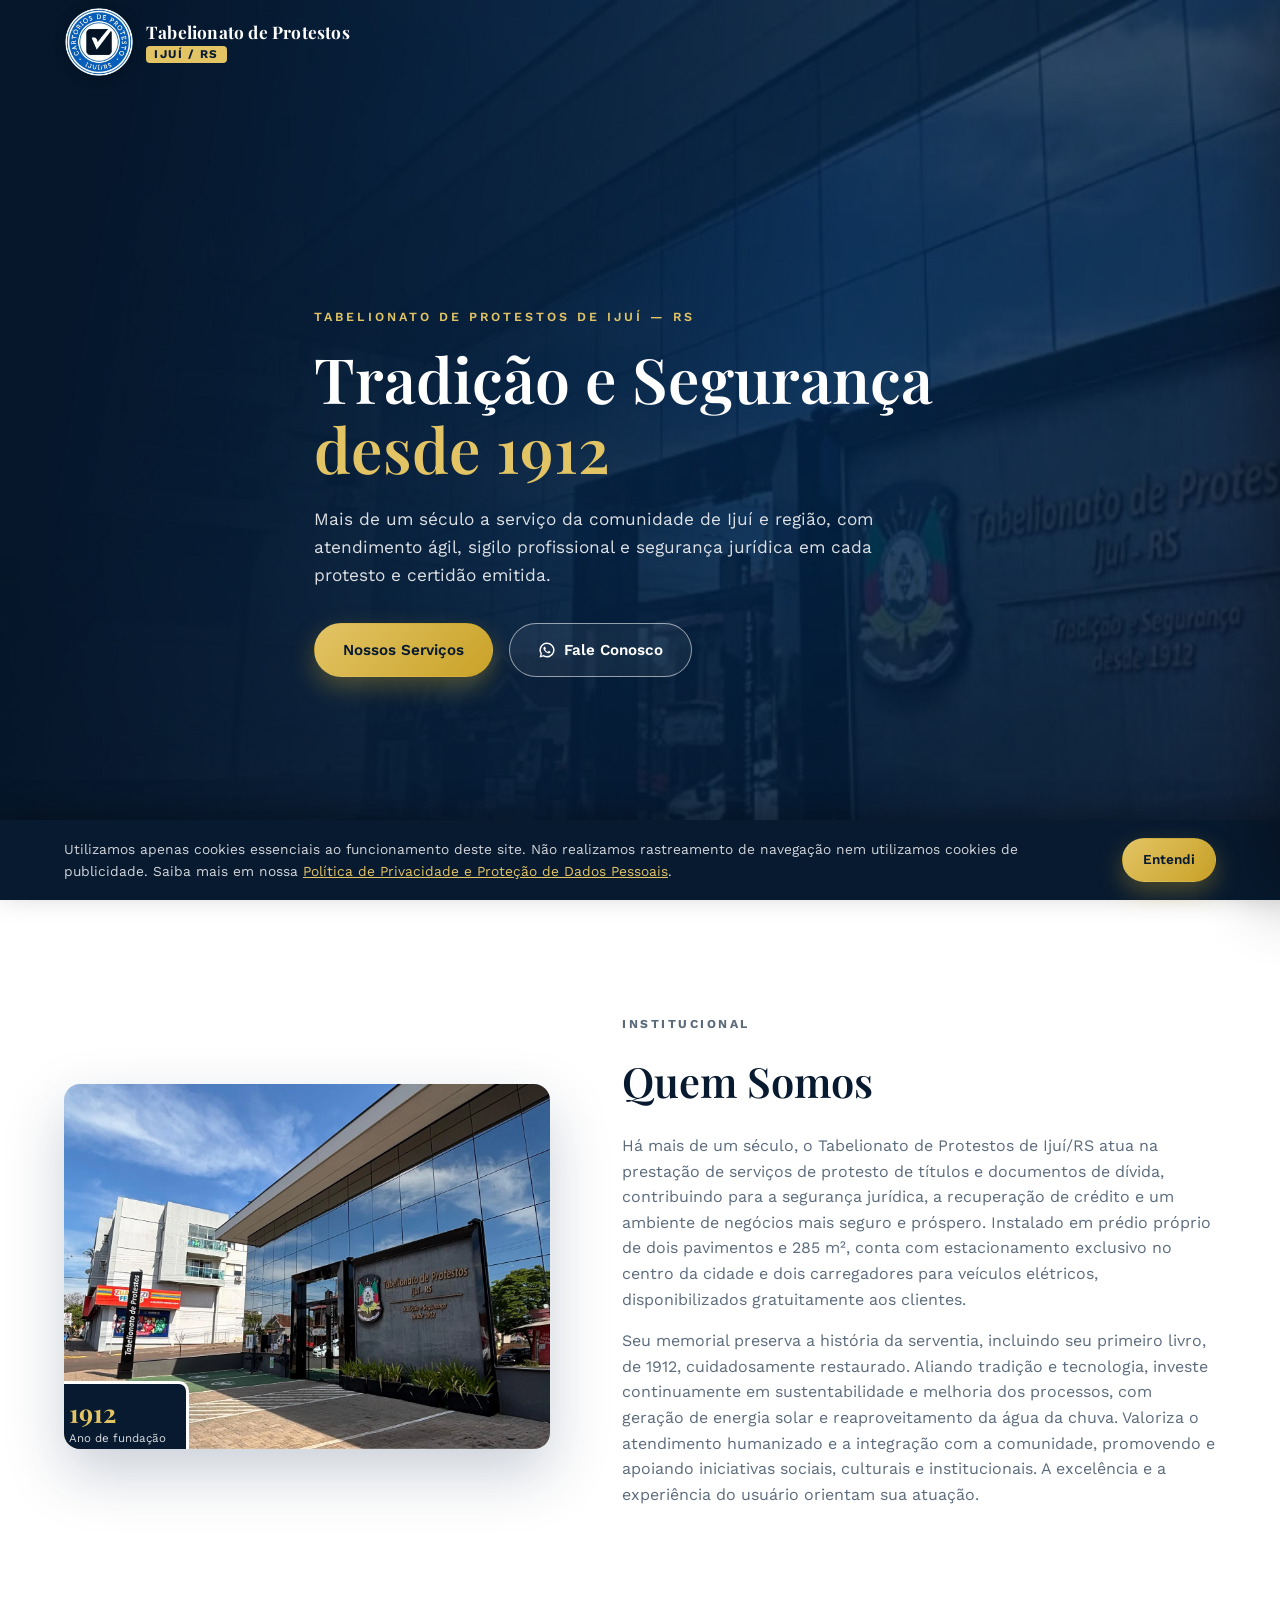
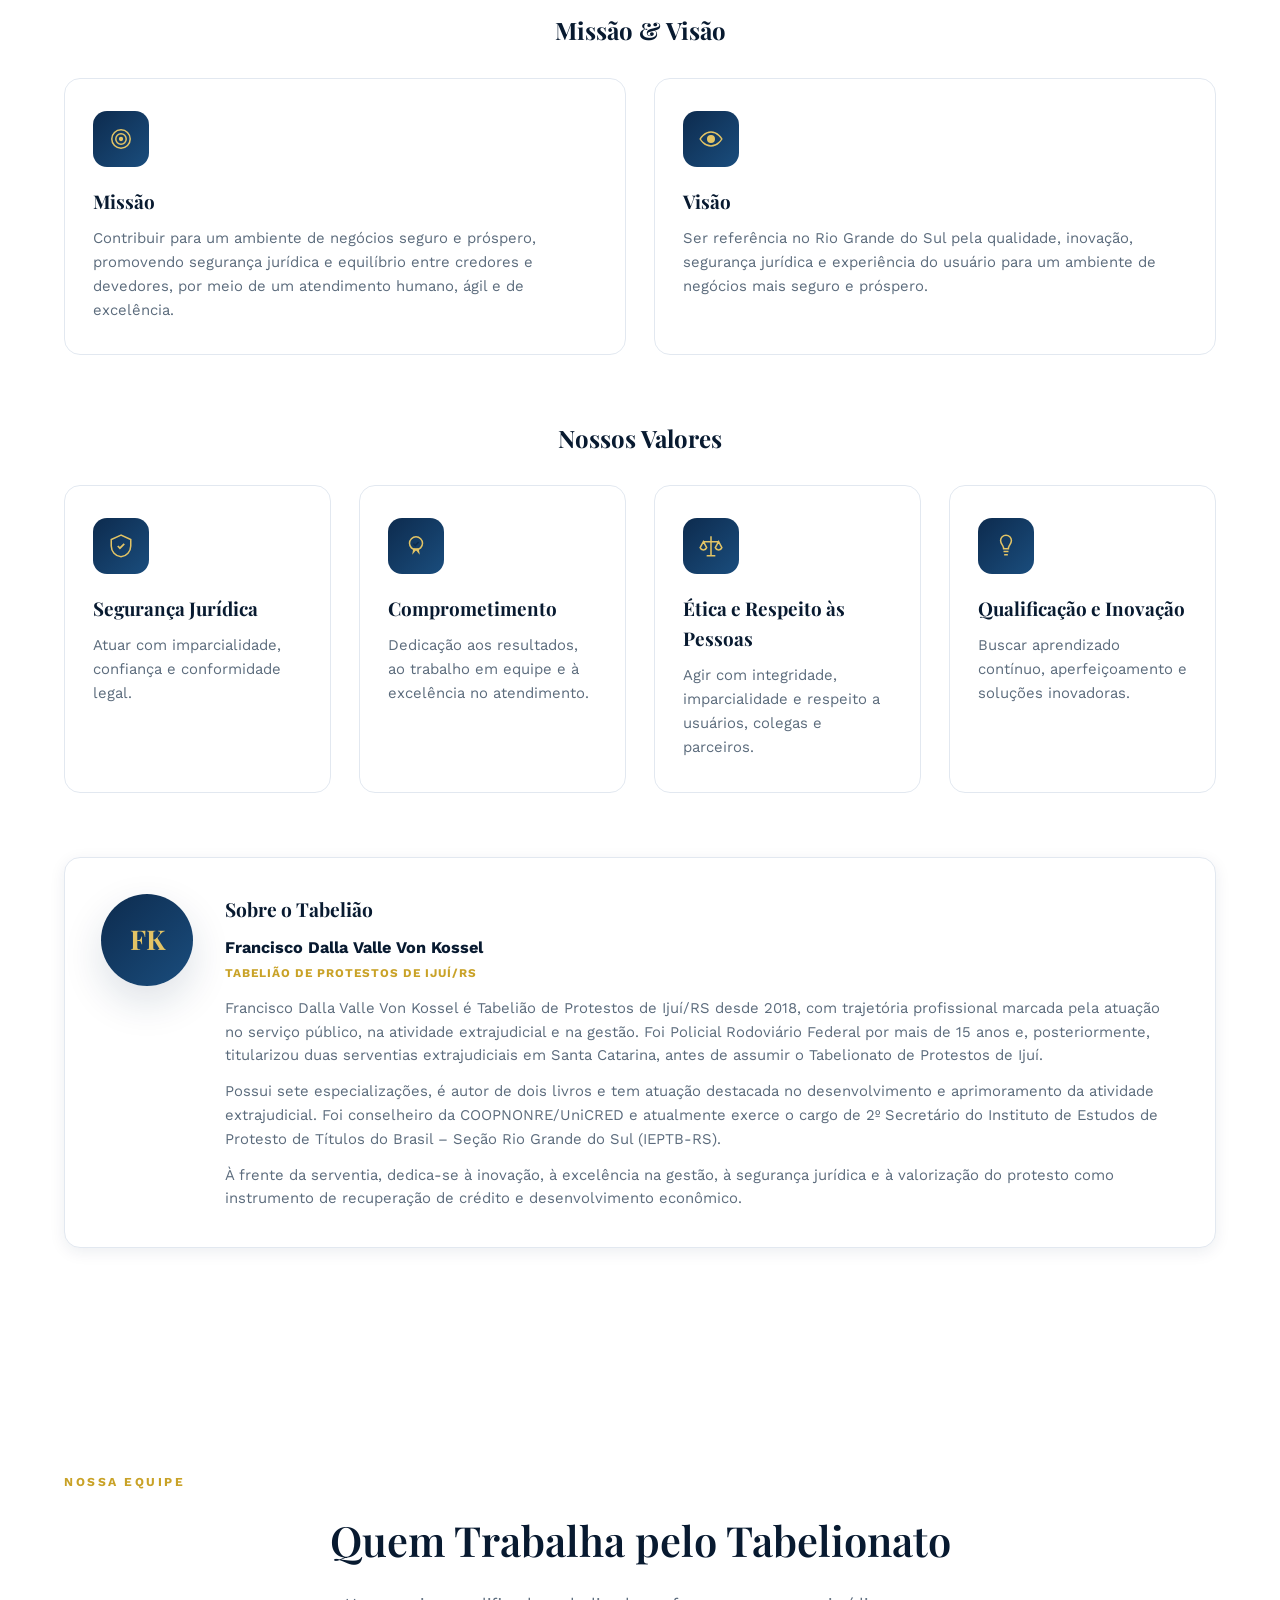
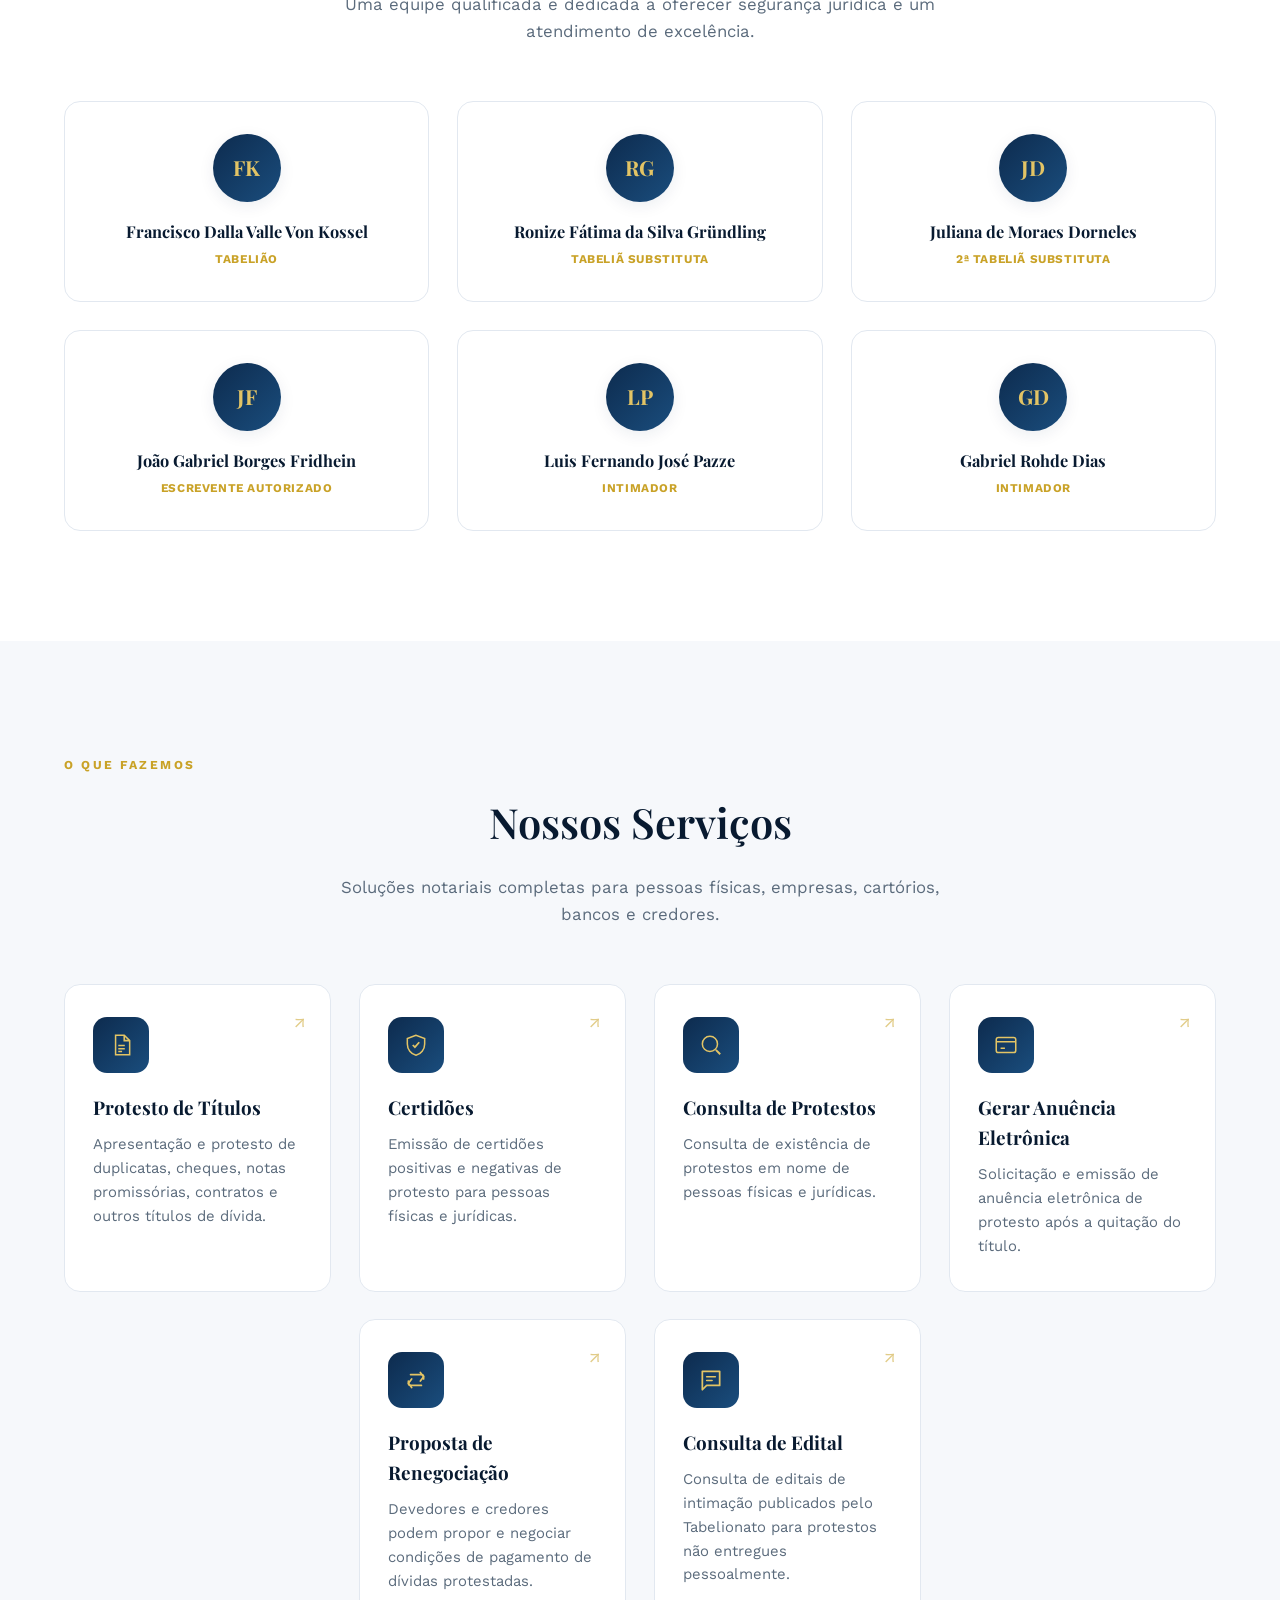
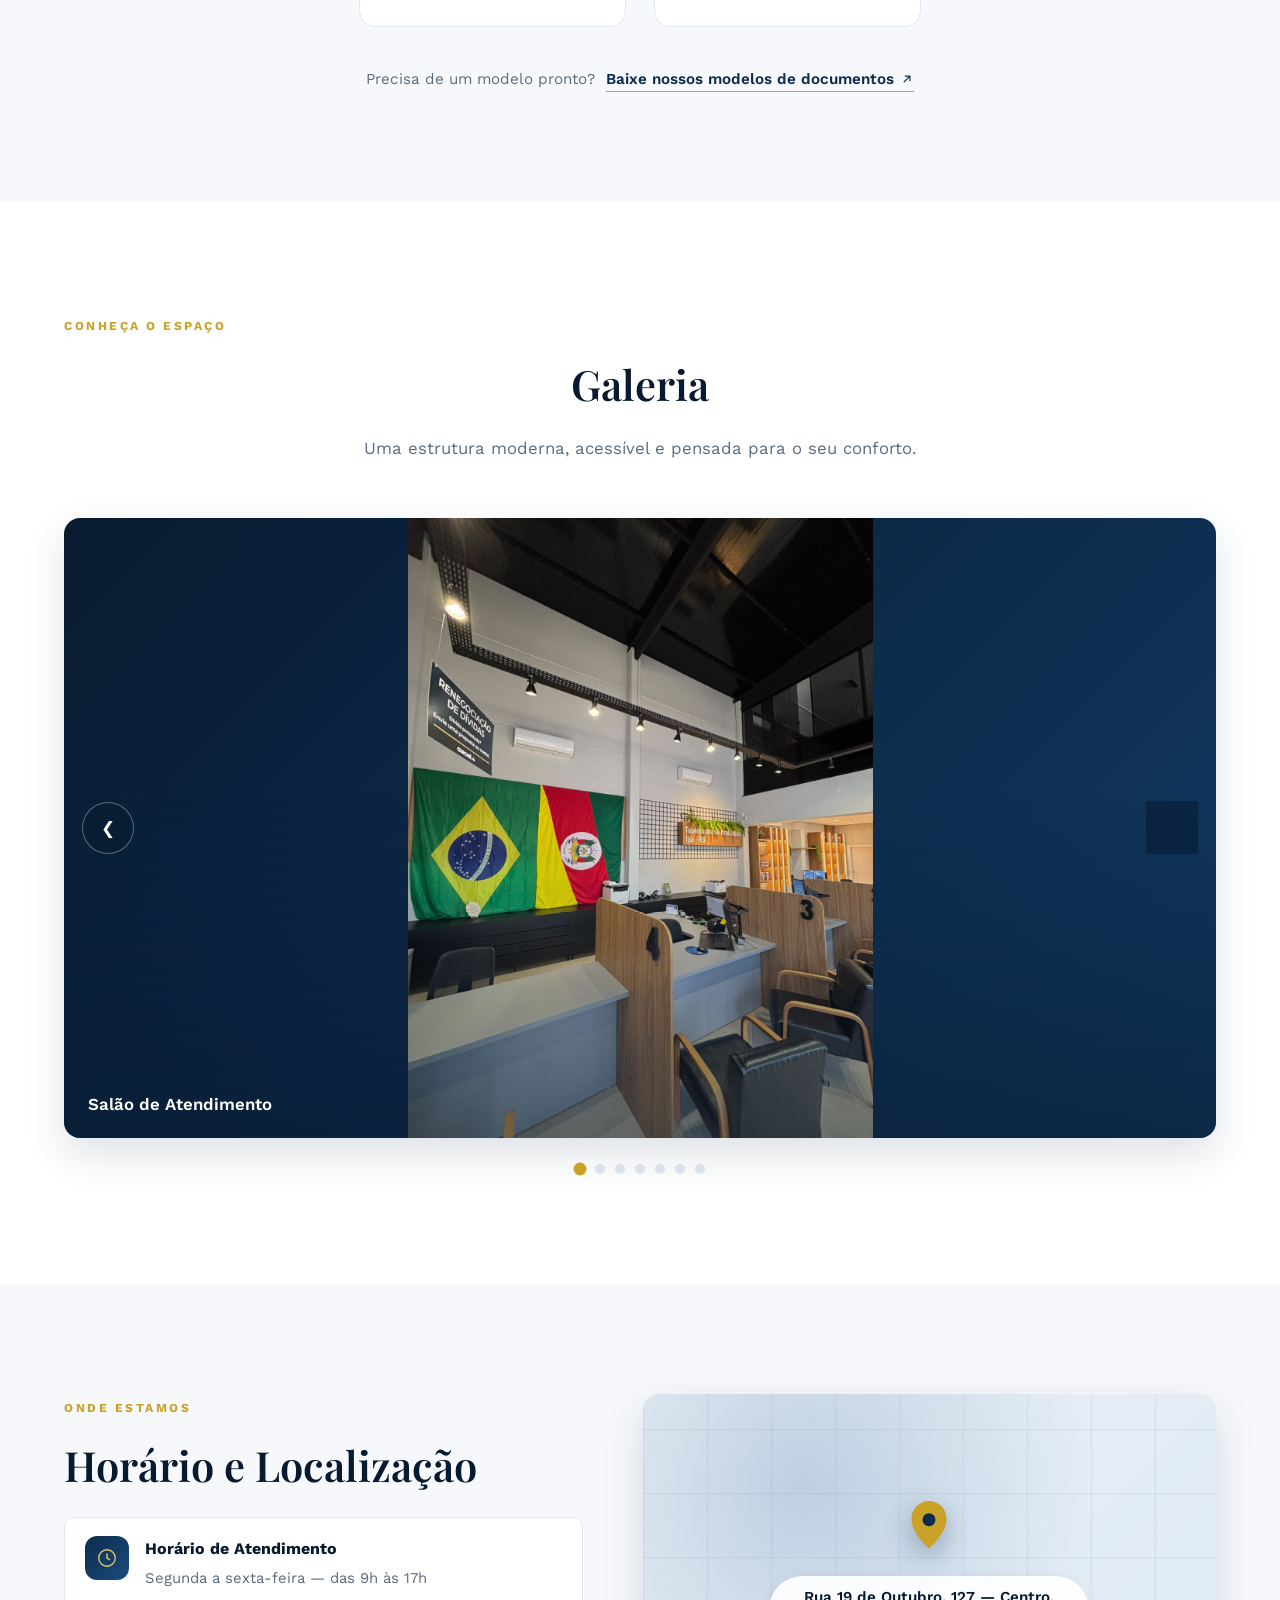
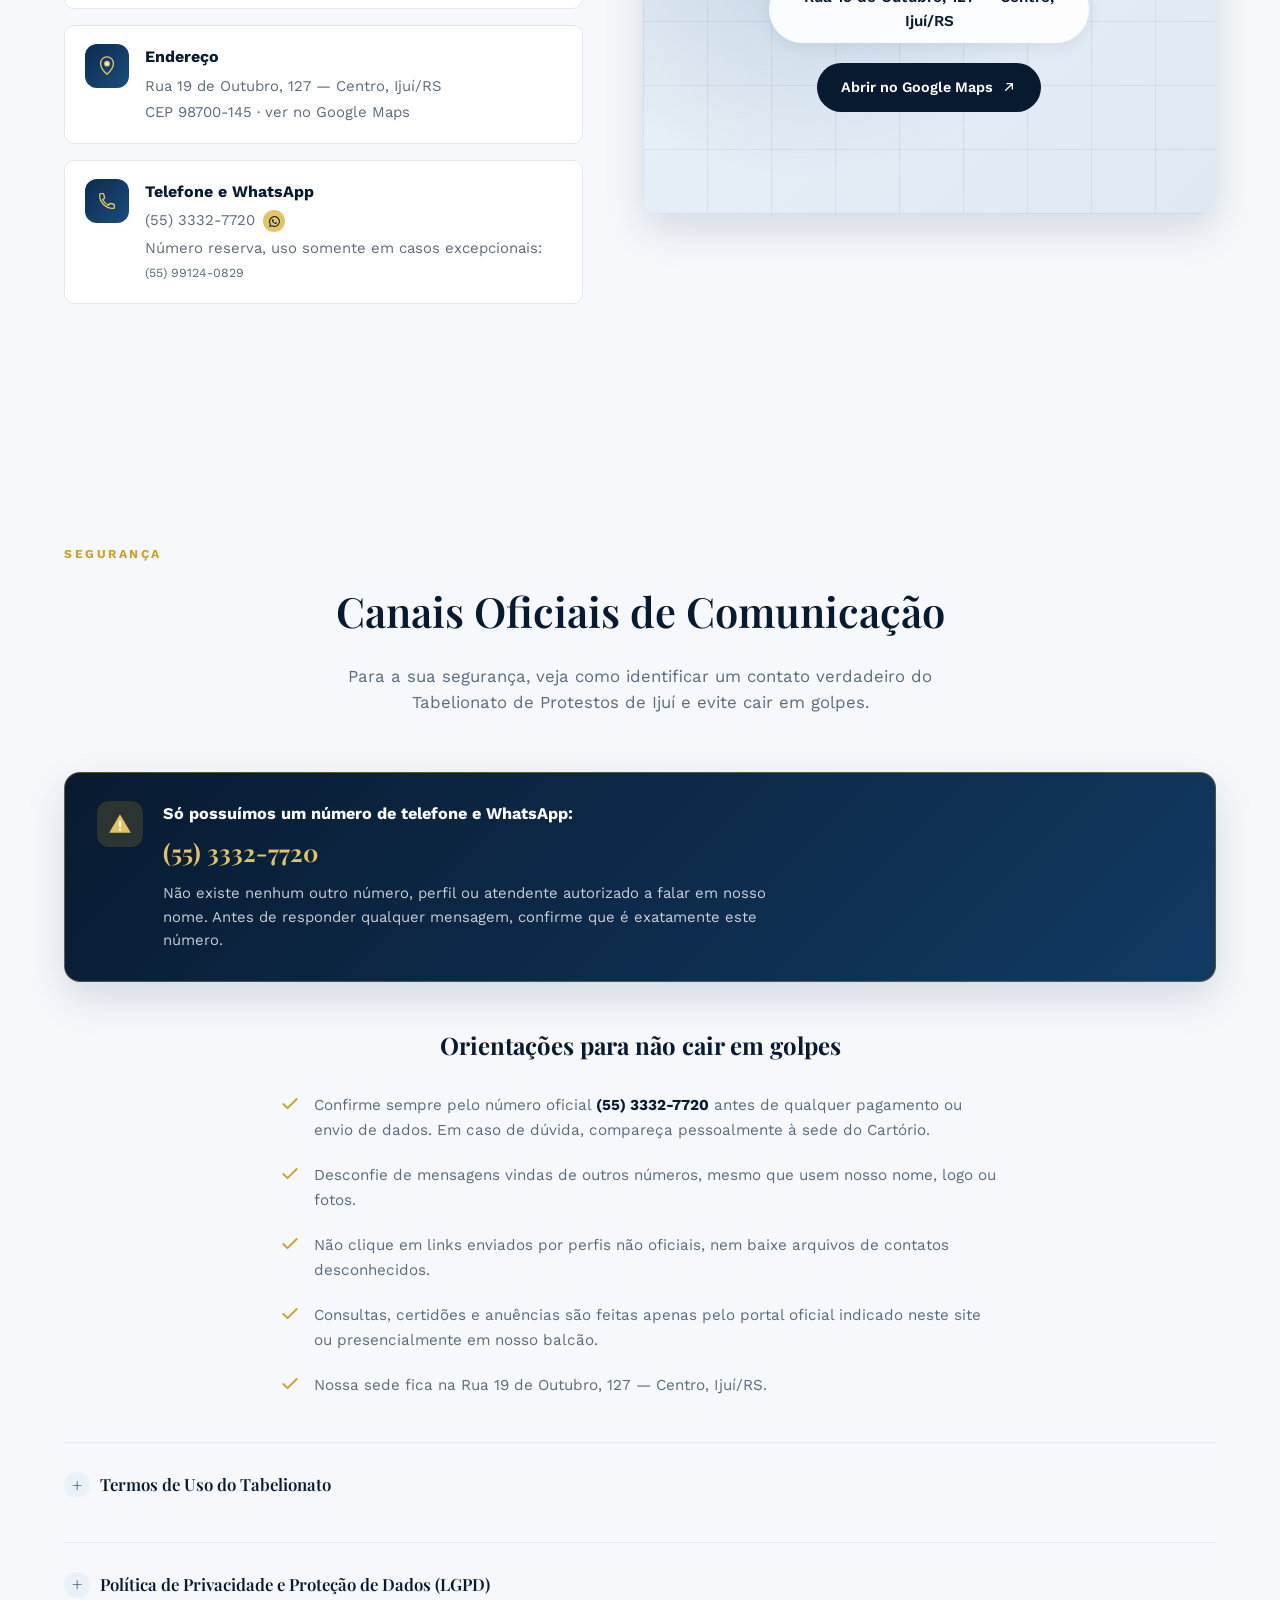
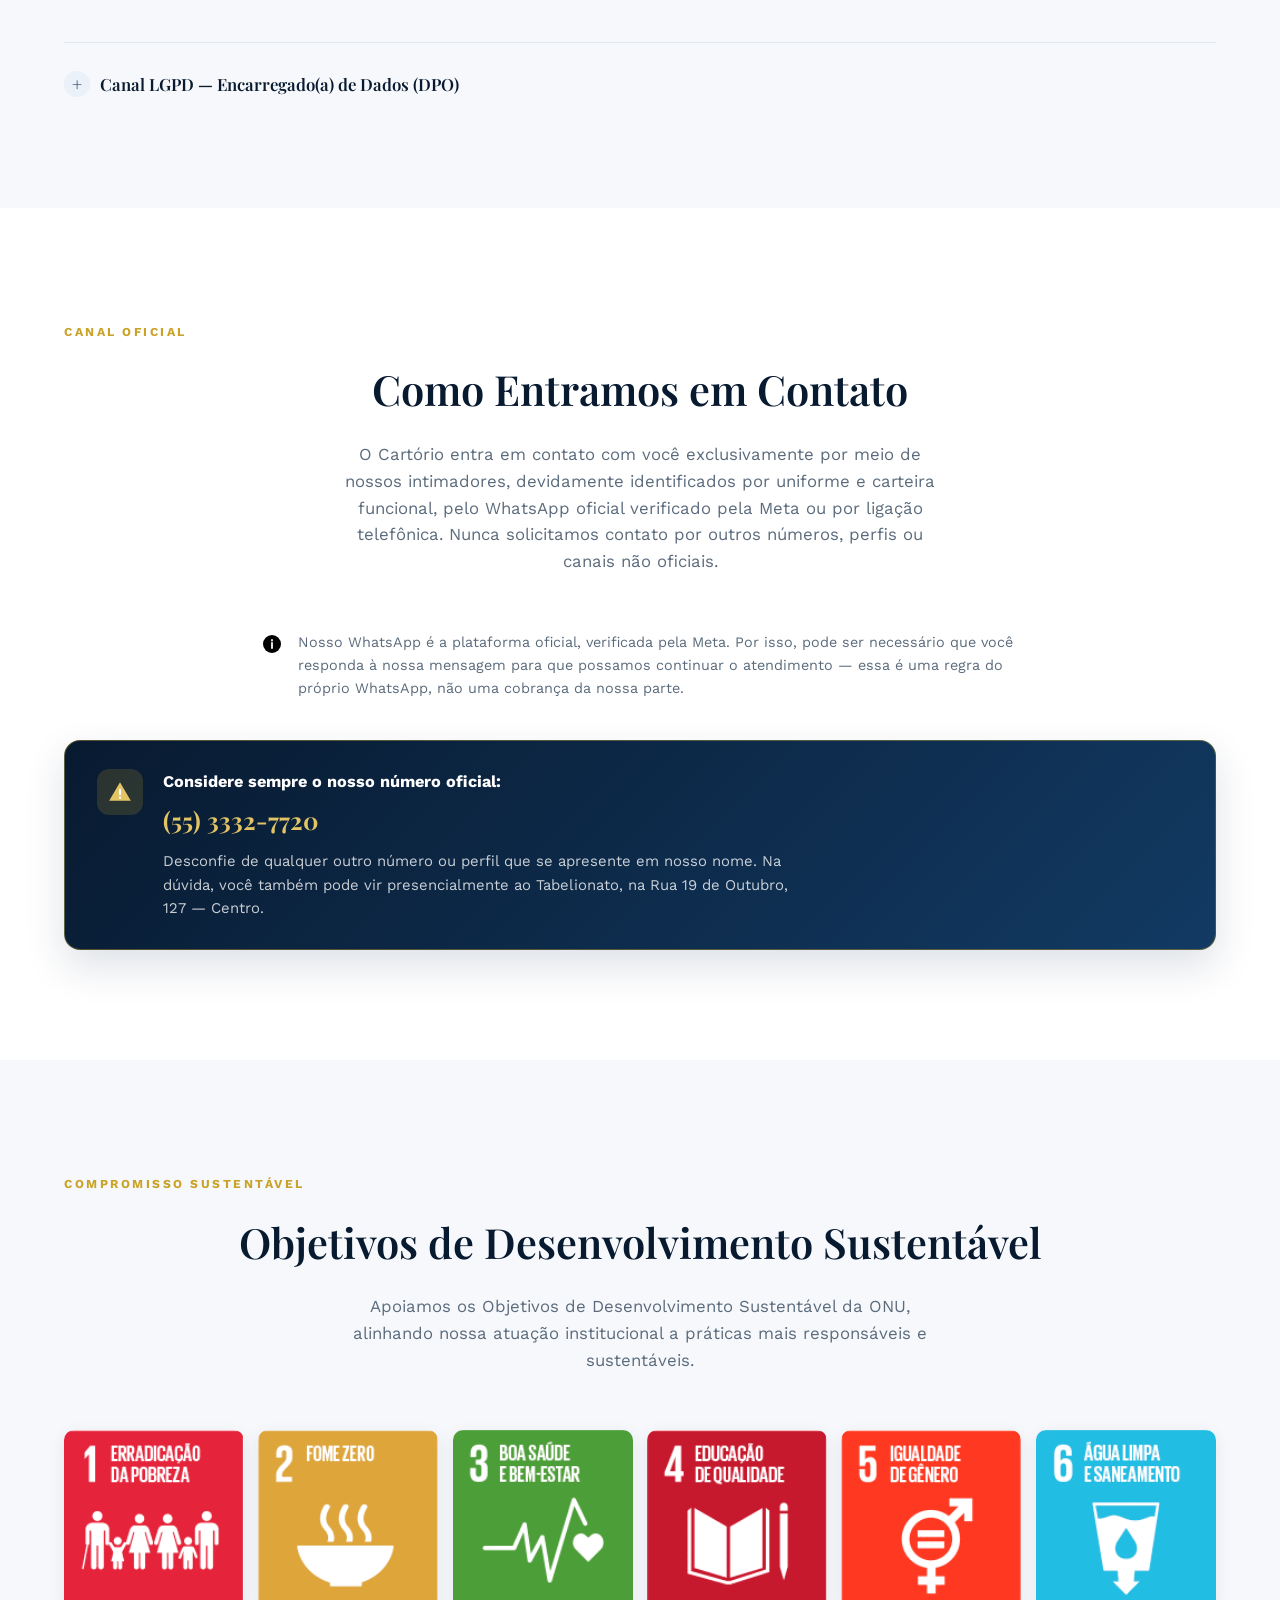
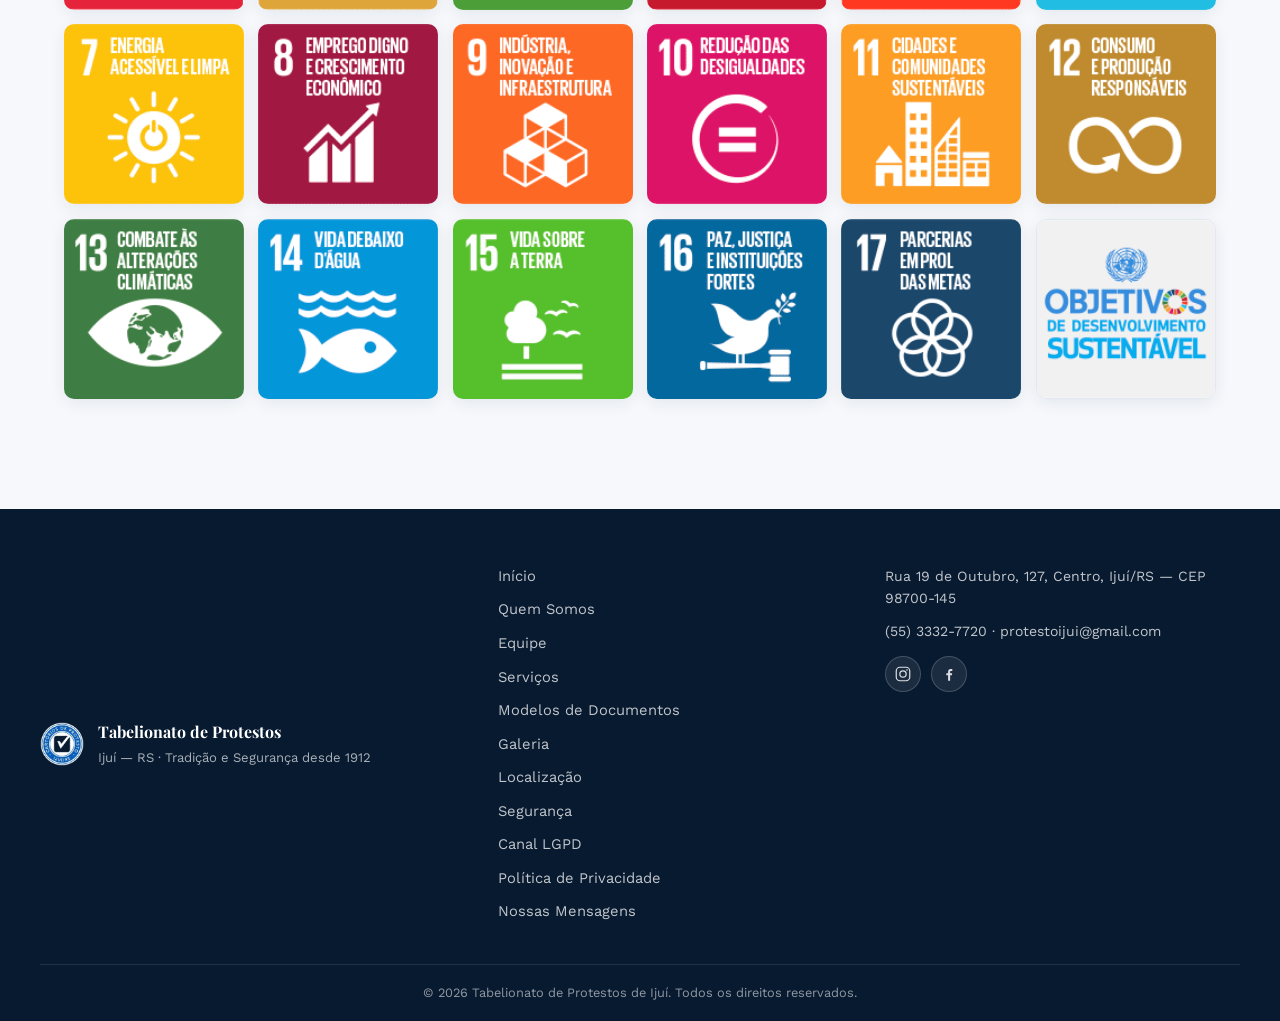
==== commit 43b789c2: "Otimiza hovers de zoom e adiciona particulas flutuantes nos fundos escuros Reduz a duracao das trans" ====
--- a/index.html
+++ b/index.html
@@ -89,6 +89,10 @@
     <div class="hero-media" aria-hidden="true">
       <img src="assets/img/wpp-1.webp" alt="" class="hero-img" fetchpriority="high">
       <div class="hero-gradient"></div>
+    </div>
+
+    <div class="particles" aria-hidden="true">
+      <span class="particle"></span><span class="particle"></span><span class="particle"></span><span class="particle"></span><span class="particle"></span><span class="particle"></span><span class="particle"></span><span class="particle"></span><span class="particle"></span><span class="particle"></span>
     </div>
 
     <div class="container hero-inner">
@@ -481,6 +485,9 @@
       </p>
 
       <div class="alert-card reveal">
+        <div class="particles particles-sm" aria-hidden="true">
+          <span class="particle"></span><span class="particle"></span><span class="particle"></span><span class="particle"></span><span class="particle"></span>
+        </div>
         <span class="alert-icon" aria-hidden="true">
           <svg viewBox="0 0 24 24"><path d="M12 3 2 20h20L12 3Z"/><path d="M12 10v4" stroke="#fff" stroke-width="2" stroke-linecap="round"/><circle cx="12" cy="17.2" r="1.1" fill="#fff"/></svg>
         </span>
@@ -640,6 +647,9 @@
       </div>
 
       <div class="alert-card reveal">
+        <div class="particles particles-sm" aria-hidden="true">
+          <span class="particle"></span><span class="particle"></span><span class="particle"></span><span class="particle"></span><span class="particle"></span>
+        </div>
         <span class="alert-icon" aria-hidden="true">
           <svg viewBox="0 0 24 24"><path d="M12 3 2 20h20L12 3Z"/><path d="M12 10v4" stroke="#fff" stroke-width="2" stroke-linecap="round"/><circle cx="12" cy="17.2" r="1.1" fill="#fff"/></svg>
         </span>
@@ -688,6 +698,9 @@
 </main>
 
 <footer class="site-footer">
+  <div class="particles" aria-hidden="true">
+    <span class="particle"></span><span class="particle"></span><span class="particle"></span><span class="particle"></span><span class="particle"></span><span class="particle"></span><span class="particle"></span><span class="particle"></span><span class="particle"></span><span class="particle"></span>
+  </div>
   <div class="container footer-inner">
     <div class="footer-brand">
       <img src="assets/img/logo.png" alt="Selo do Tabelionato de Protestos de Ijuí/RS" width="44" height="44">
--- a/css/styles.css
+++ b/css/styles.css
@@ -345,6 +345,49 @@
     linear-gradient(0deg, rgba(6,16,30,.55), transparent 40%);
 }
 
+/* ---------- floating particles (dark sections) ---------- */
+.particles {
+  position: absolute;
+  inset: 0;
+  overflow: hidden;
+  pointer-events: none;
+  z-index: 1;
+}
+.particle {
+  position: absolute;
+  bottom: -12px;
+  left: var(--x, 50%);
+  width: var(--size, 4px);
+  height: var(--size, 4px);
+  border-radius: 50%;
+  background: var(--gold-light);
+  opacity: 0;
+  animation: particleFloat var(--dur, 16s) ease-in var(--delay, 0s) infinite;
+  will-change: transform, opacity;
+}
+@keyframes particleFloat {
+  0% { transform: translate(0, 0); opacity: 0; }
+  12% { opacity: var(--peak, .55); }
+  88% { opacity: var(--peak, .55); }
+  100% { transform: translate(var(--drift, 24px), var(--rise, -380px)); opacity: 0; }
+}
+.particle:nth-child(1)  { --x: 6%;  --size: 3px; --dur: 17s; --delay: 0s;  --rise: -340px; --drift: 18px;  --peak: .5; }
+.particle:nth-child(2)  { --x: 16%; --size: 5px; --dur: 21s; --delay: 2.4s; --rise: -420px; --drift: -26px; --peak: .4; }
+.particle:nth-child(3)  { --x: 27%; --size: 2px; --dur: 14s; --delay: 6s;  --rise: -300px; --drift: 14px;  --peak: .6; }
+.particle:nth-child(4)  { --x: 38%; --size: 4px; --dur: 19s; --delay: 1.2s; --rise: -400px; --drift: -18px; --peak: .45; }
+.particle:nth-child(5)  { --x: 50%; --size: 3px; --dur: 15.5s; --delay: 8s; --rise: -360px; --drift: 22px;  --peak: .55; }
+.particle:nth-child(6)  { --x: 61%; --size: 6px; --dur: 23s; --delay: 3.6s; --rise: -450px; --drift: -14px; --peak: .35; }
+.particle:nth-child(7)  { --x: 72%; --size: 2px; --dur: 13s; --delay: 10s; --rise: -320px; --drift: 10px;  --peak: .6; }
+.particle:nth-child(8)  { --x: 82%; --size: 4px; --dur: 20s; --delay: 4.8s; --rise: -410px; --drift: -22px; --peak: .45; }
+.particle:nth-child(9)  { --x: 91%; --size: 3px; --dur: 18s; --delay: 7.2s; --rise: -380px; --drift: 20px;  --peak: .5; }
+.particle:nth-child(10) { --x: 46%; --size: 2px; --dur: 24s; --delay: 11s; --rise: -430px; --drift: -10px; --peak: .4; }
+
+.particles-sm .particle:nth-child(1) { --x: 8%;  --size: 2px; --dur: 9s;  --delay: 0s;   --rise: -110px; --drift: 10px;  --peak: .5; }
+.particles-sm .particle:nth-child(2) { --x: 28%; --size: 3px; --dur: 12s; --delay: 2s;   --rise: -130px; --drift: -14px; --peak: .4; }
+.particles-sm .particle:nth-child(3) { --x: 50%; --size: 2px; --dur: 8s;  --delay: 4.5s; --rise: -100px; --drift: 8px;   --peak: .55; }
+.particles-sm .particle:nth-child(4) { --x: 70%; --size: 3px; --dur: 11s; --delay: 1.5s; --rise: -120px; --drift: -10px; --peak: .45; }
+.particles-sm .particle:nth-child(5) { --x: 90%; --size: 2px; --dur: 10s; --delay: 3.5s; --rise: -105px; --drift: 12px;  --peak: .5; }
+
 .hero-inner { position: relative; z-index: 2; padding-top: var(--header-h); max-width: 700px; }
 
 .eyebrow {
@@ -465,7 +508,8 @@
   width: 100%; height: 100%;
   aspect-ratio: 4/3;
   object-fit: cover;
-  transition: transform .4s var(--ease);
+  transition: transform .22s var(--ease);
+  will-change: transform;
 }
 .about-media:hover img { transform: scale(1.05); }
 
@@ -722,7 +766,8 @@
   width: auto;
   height: 100%;
   object-fit: contain;
-  transition: transform .4s var(--ease);
+  transition: transform .22s var(--ease);
+  will-change: transform;
 }
 .gallery-item::after {
   content: '';
@@ -929,6 +974,8 @@
 
 /* ---------- security / official channels ---------- */
 .alert-card {
+  position: relative;
+  overflow: hidden;
   display: flex;
   gap: 20px;
   align-items: flex-start;
@@ -940,6 +987,7 @@
   margin-top: 20px;
   box-shadow: var(--shadow-md);
 }
+.alert-card > *:not(.particles) { position: relative; z-index: 2; }
 .alert-icon {
   flex-shrink: 0;
   width: 46px; height: 46px;
@@ -1092,8 +1140,10 @@
 }
 
 /* ---------- footer ---------- */
-.site-footer { background: var(--navy-950); color: #fff; }
+.site-footer { position: relative; overflow: hidden; background: var(--navy-950); color: #fff; }
 .footer-inner {
+  position: relative;
+  z-index: 2;
   display: grid;
   grid-template-columns: 1.2fr 1fr 1fr;
   gap: 32px;
@@ -1123,7 +1173,7 @@
 }
 .footer-social a:hover { background: var(--gold-light); color: var(--navy-950); transform: translateY(-3px); }
 .footer-social svg { width: 18px; height: 18px; }
-.footer-bottom { padding: 18px 0; font-size: .8rem; color: rgba(255,255,255,.55); text-align: center; }
+.footer-bottom { position: relative; z-index: 2; padding: 18px 0; font-size: .8rem; color: rgba(255,255,255,.55); text-align: center; }
 
 @media (max-width: 760px) {
   .footer-inner { grid-template-columns: 1fr; }
@@ -1148,7 +1198,7 @@
 }
 .back-to-top.is-visible { opacity: 1; transform: translateY(0) scale(1); pointer-events: auto; }
 .back-to-top:hover { background: var(--navy-800); transform: translateY(-4px); }
-.back-to-top svg { width: 20px; height: 20px; }
+.back-to-top svg:not(.back-to-top-ring) { width: 20px; height: 20px; }
 .back-to-top-ring {
   position: absolute;
   inset: 0;
